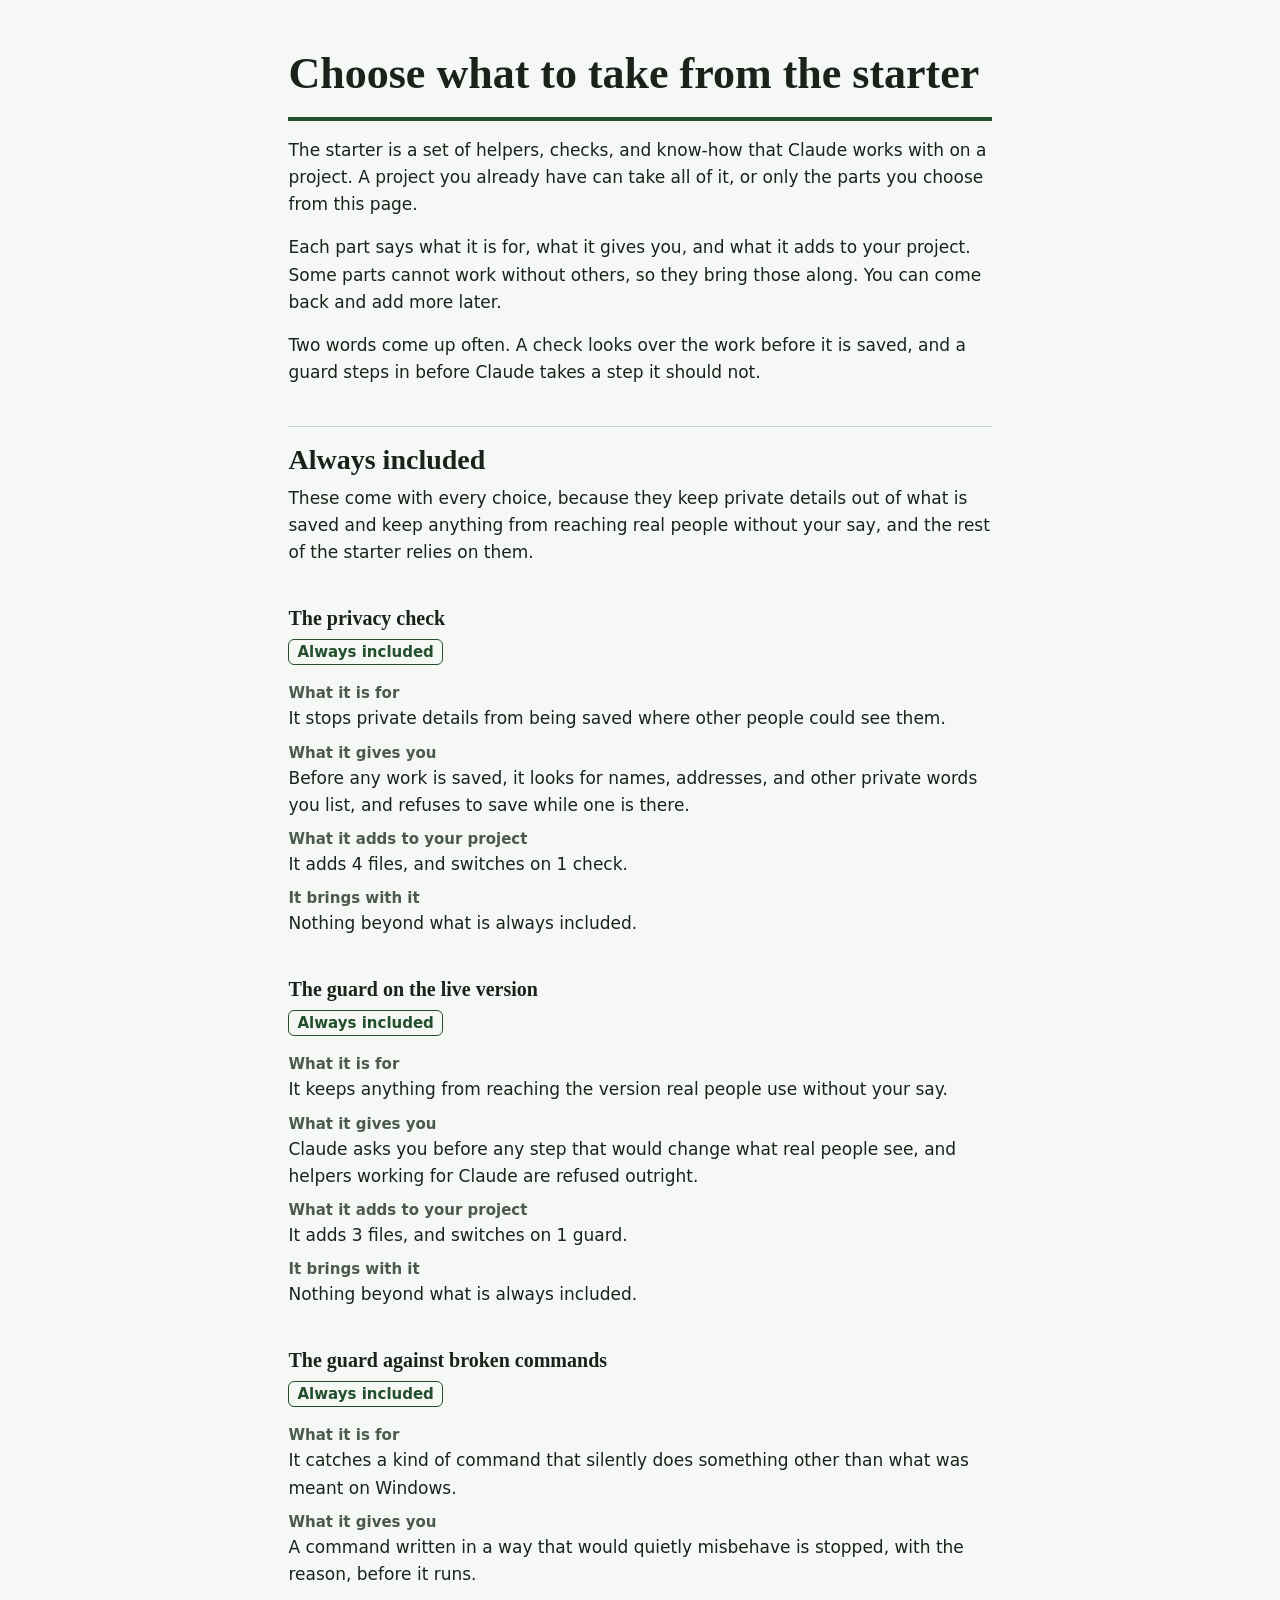
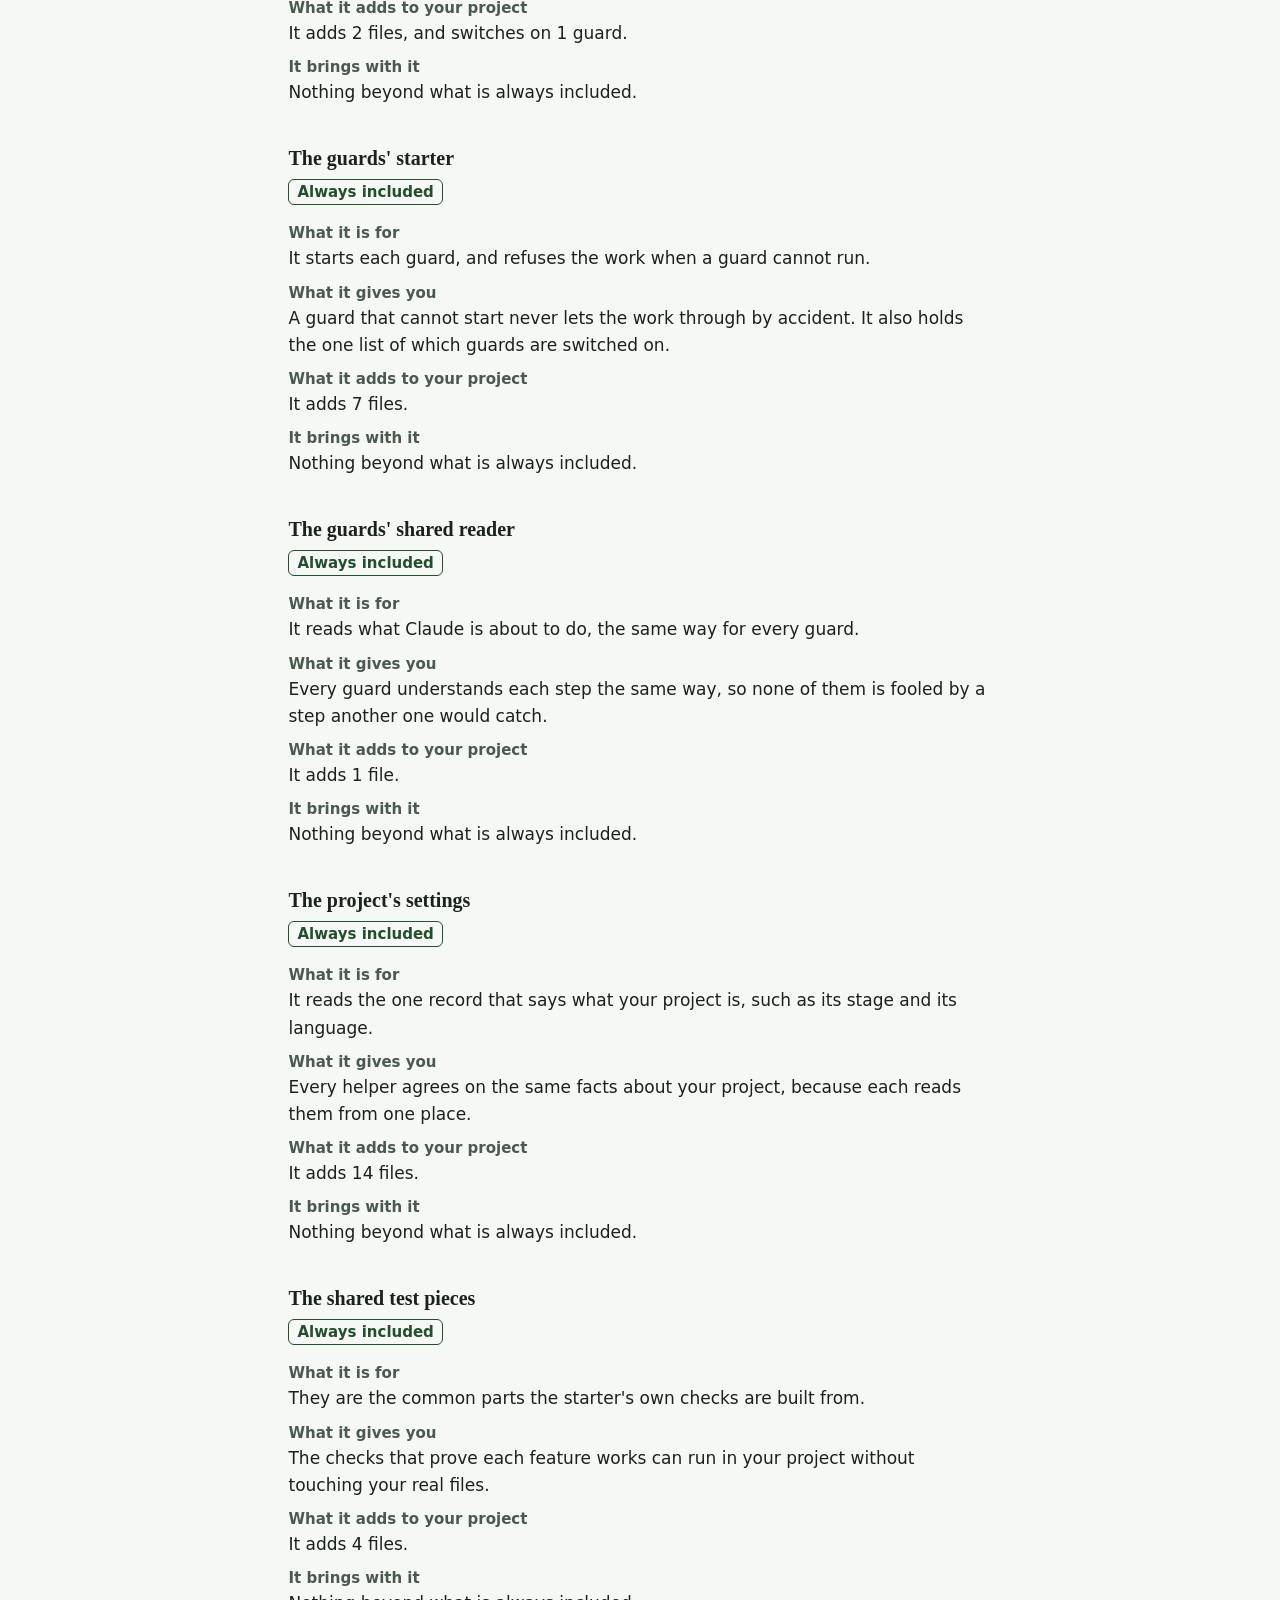
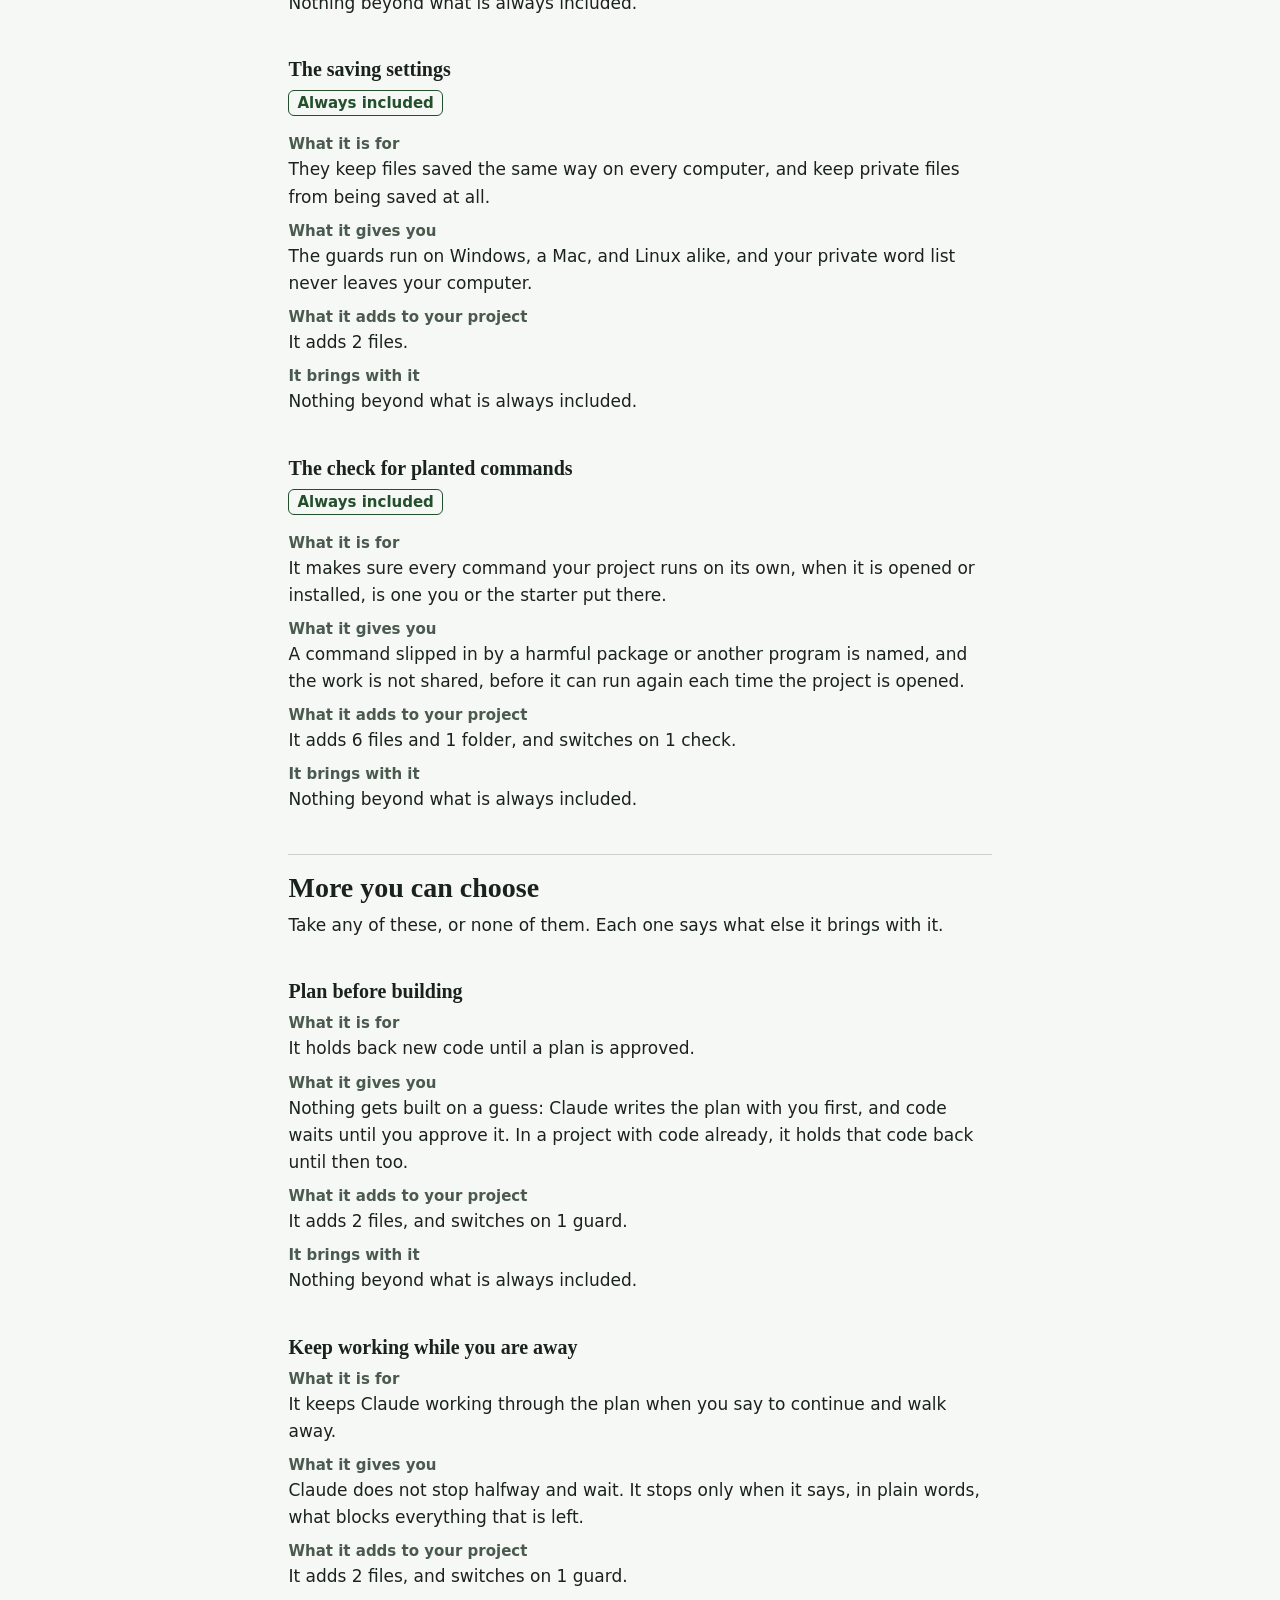
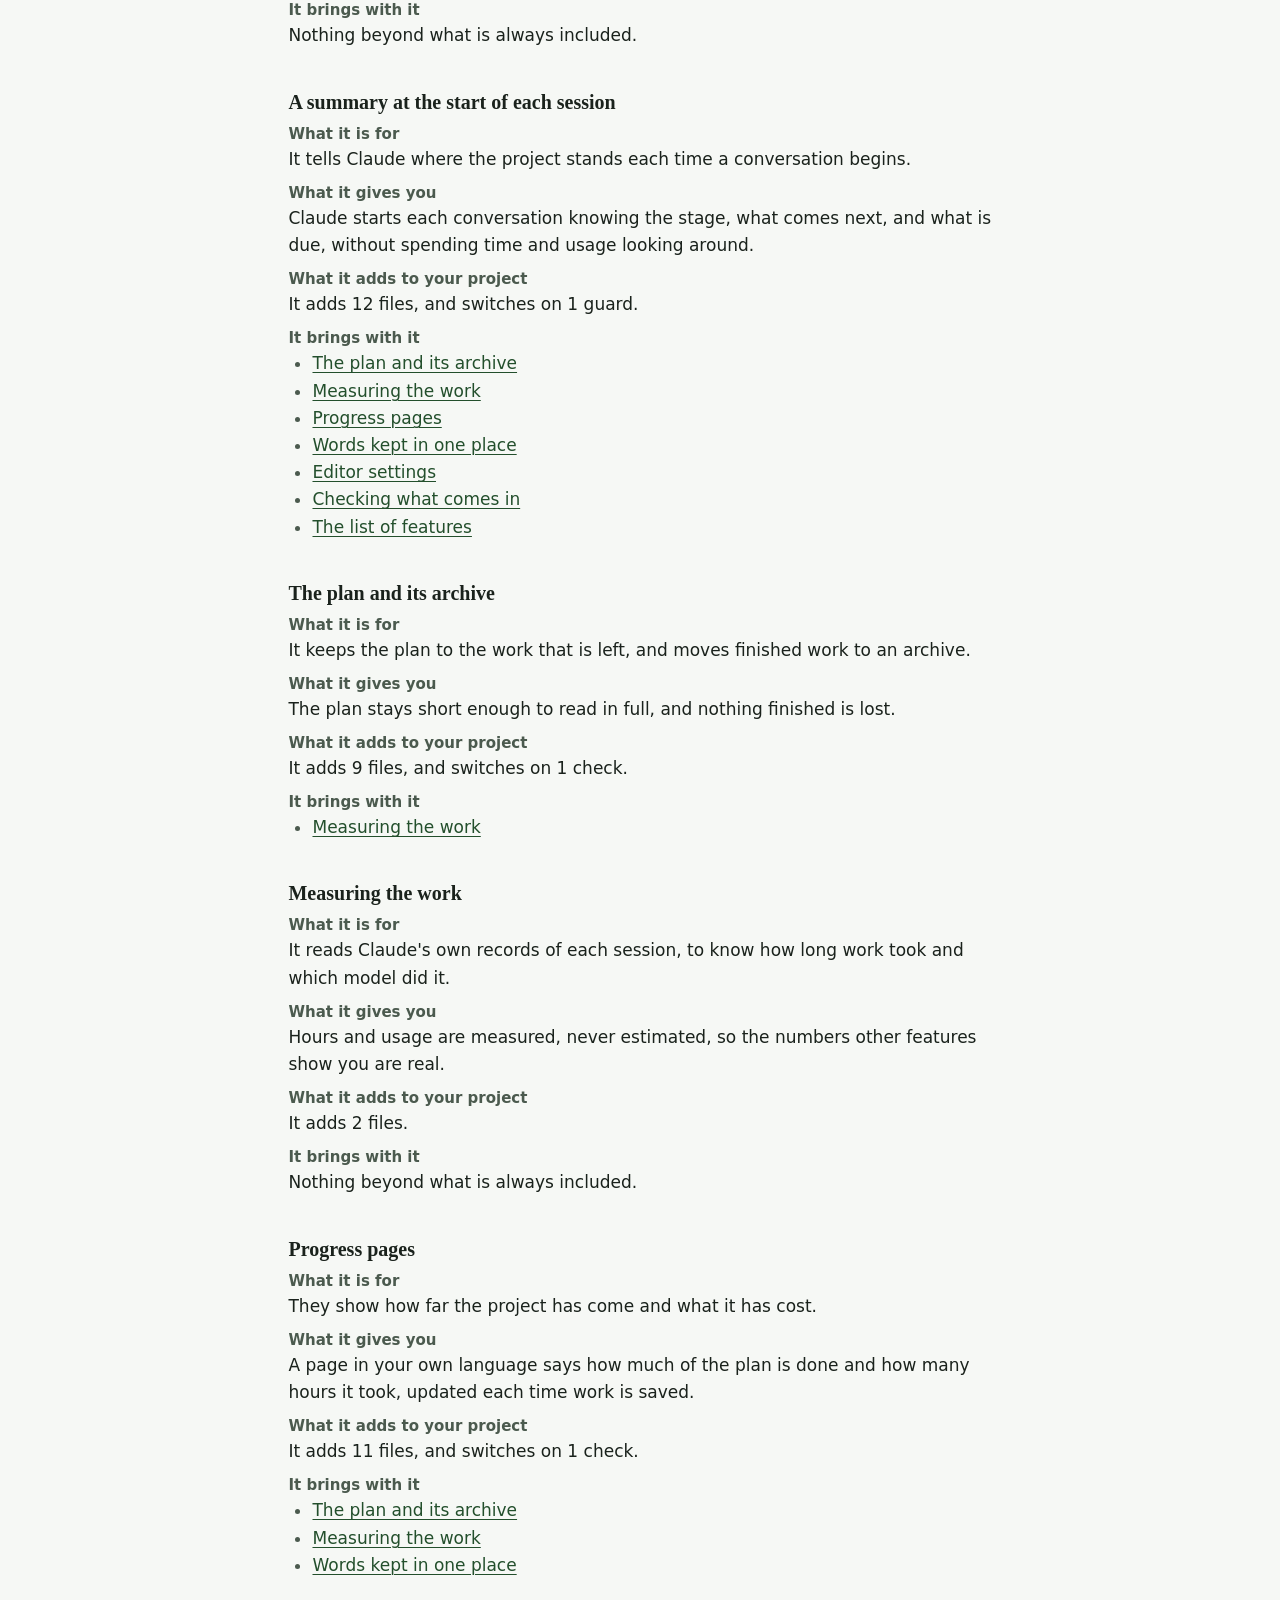
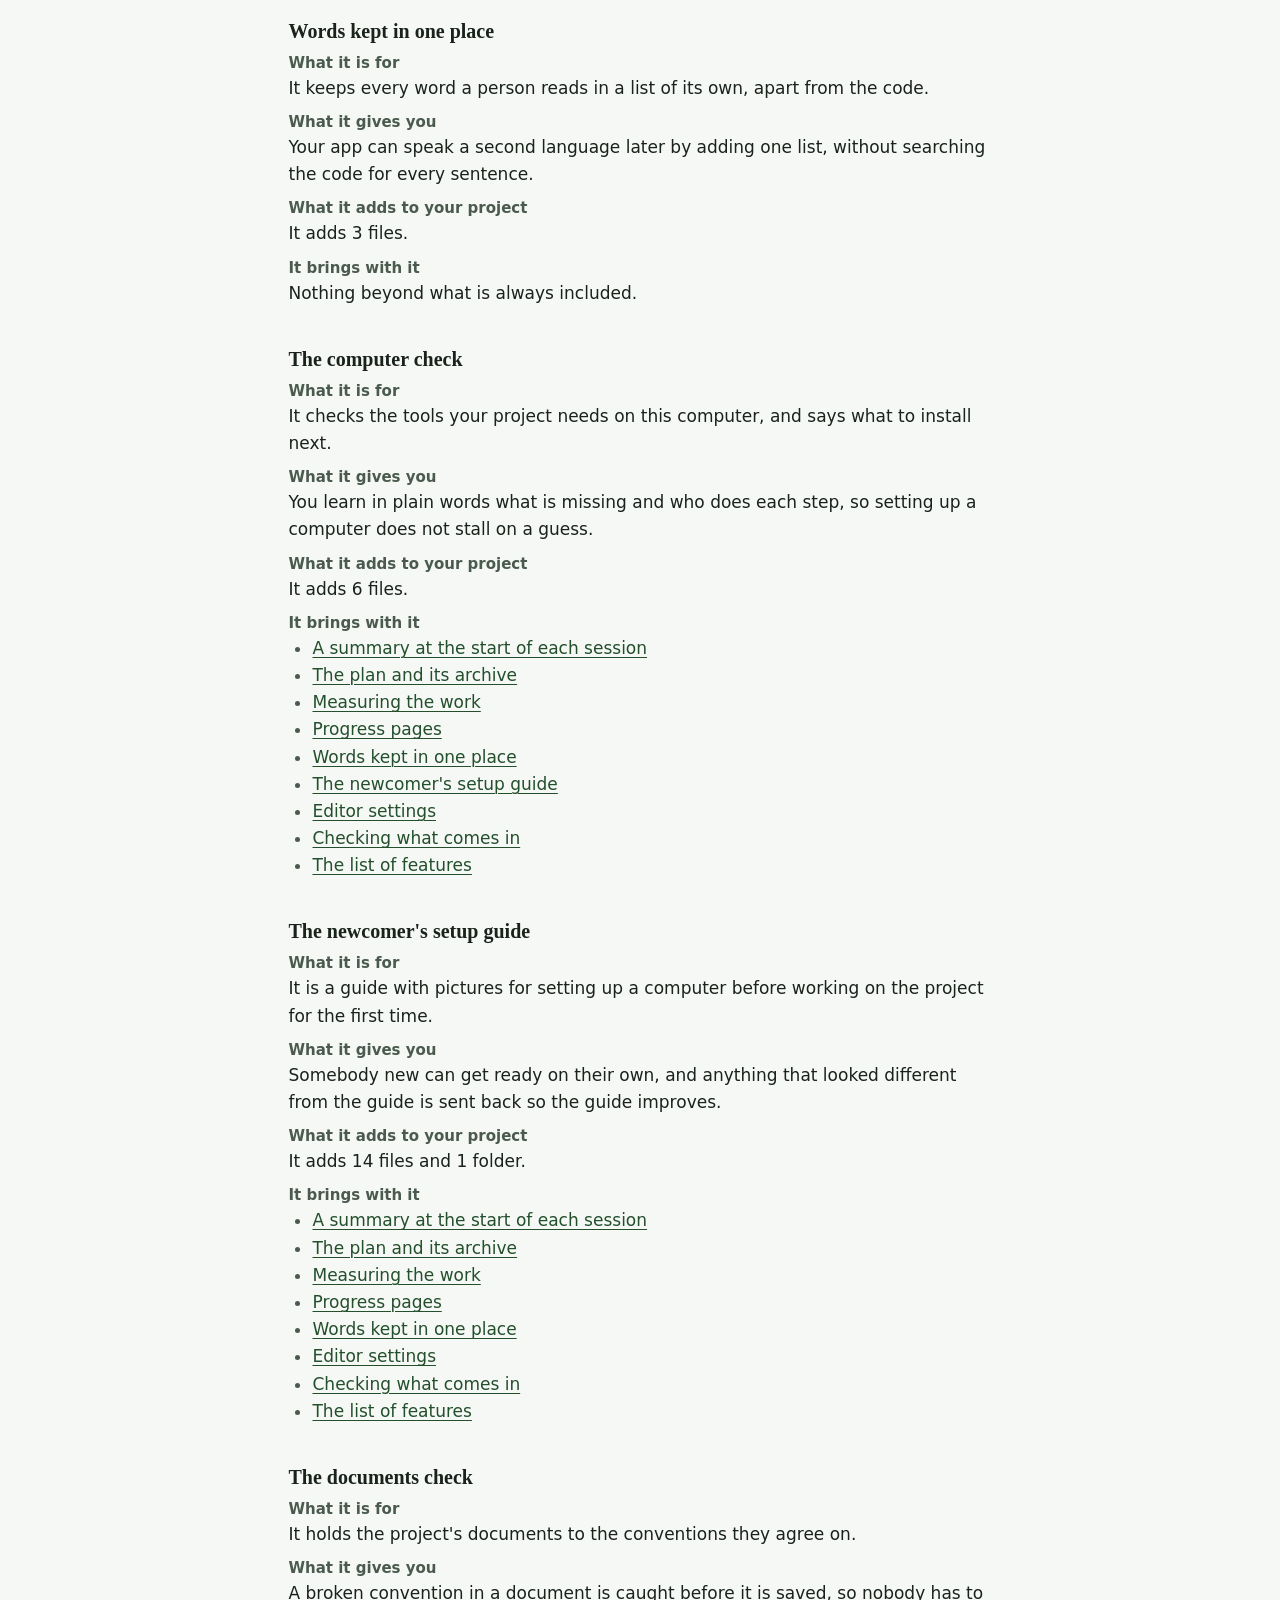
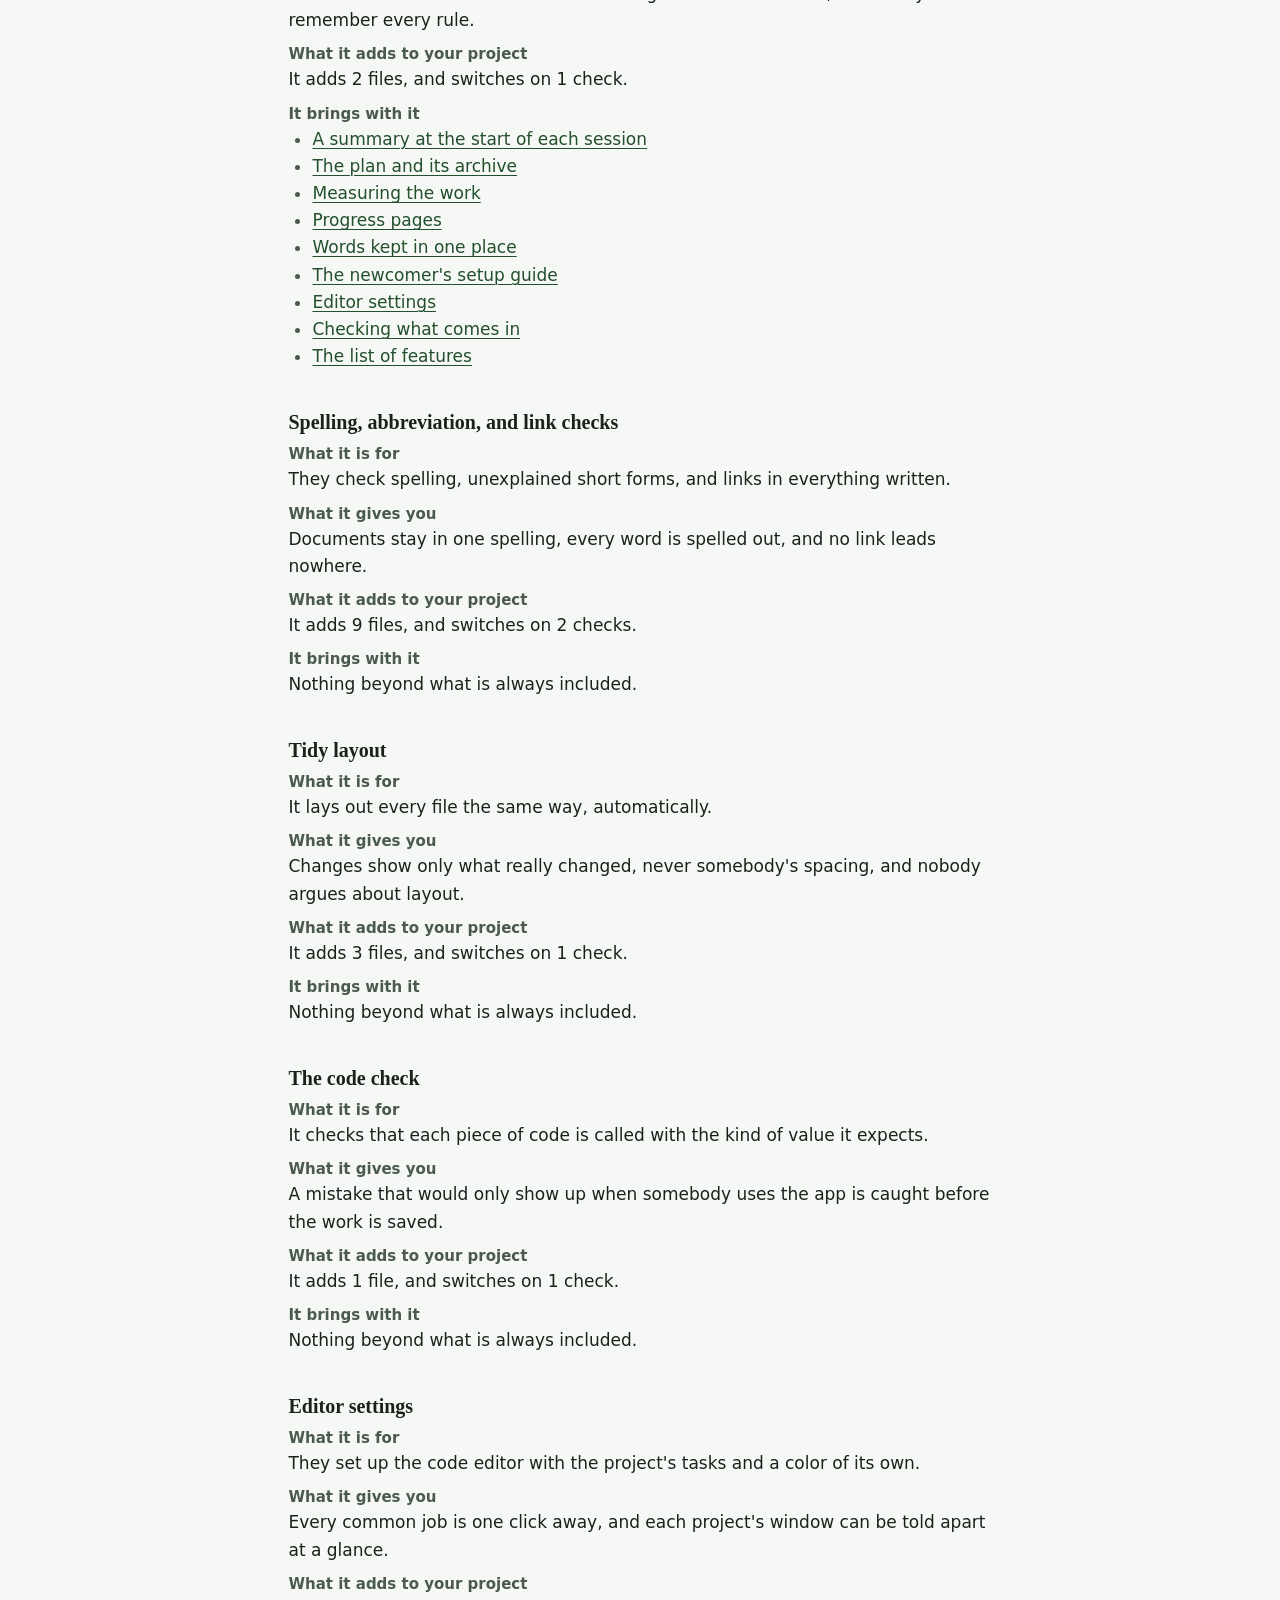
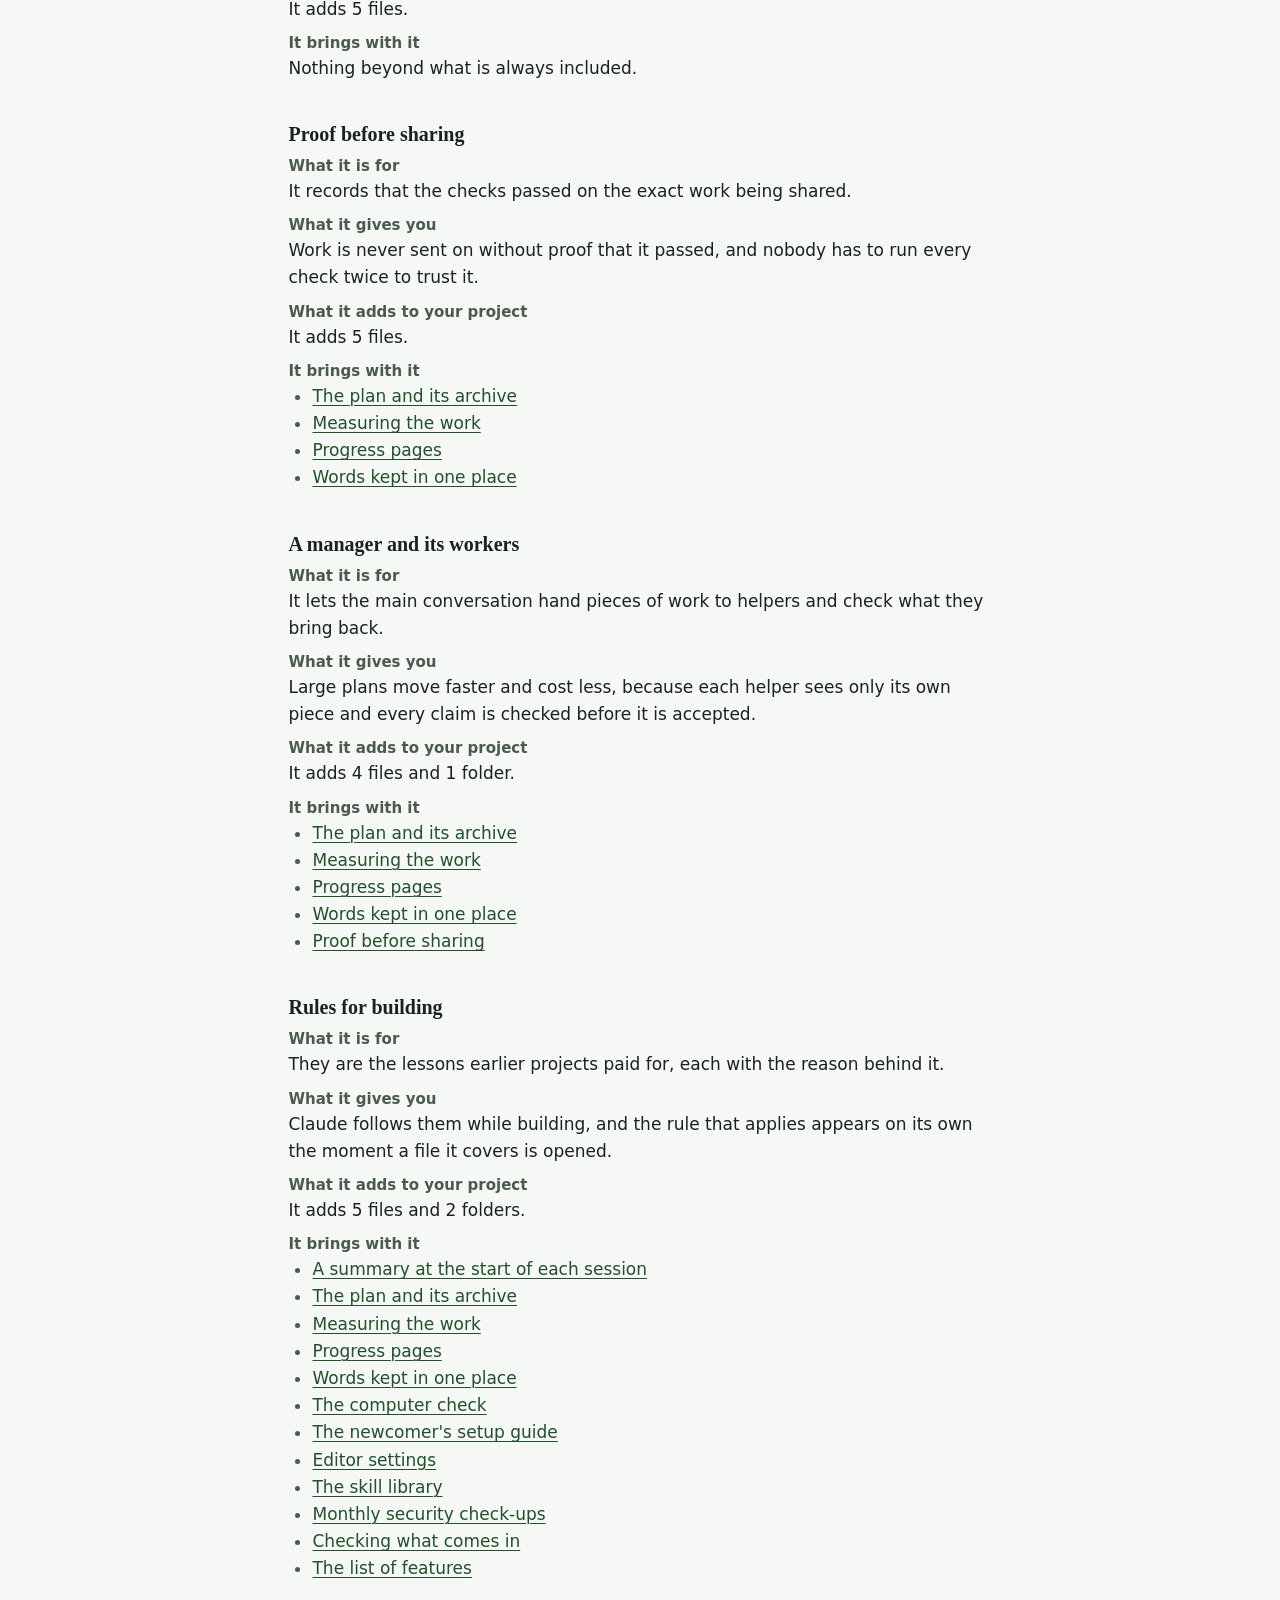
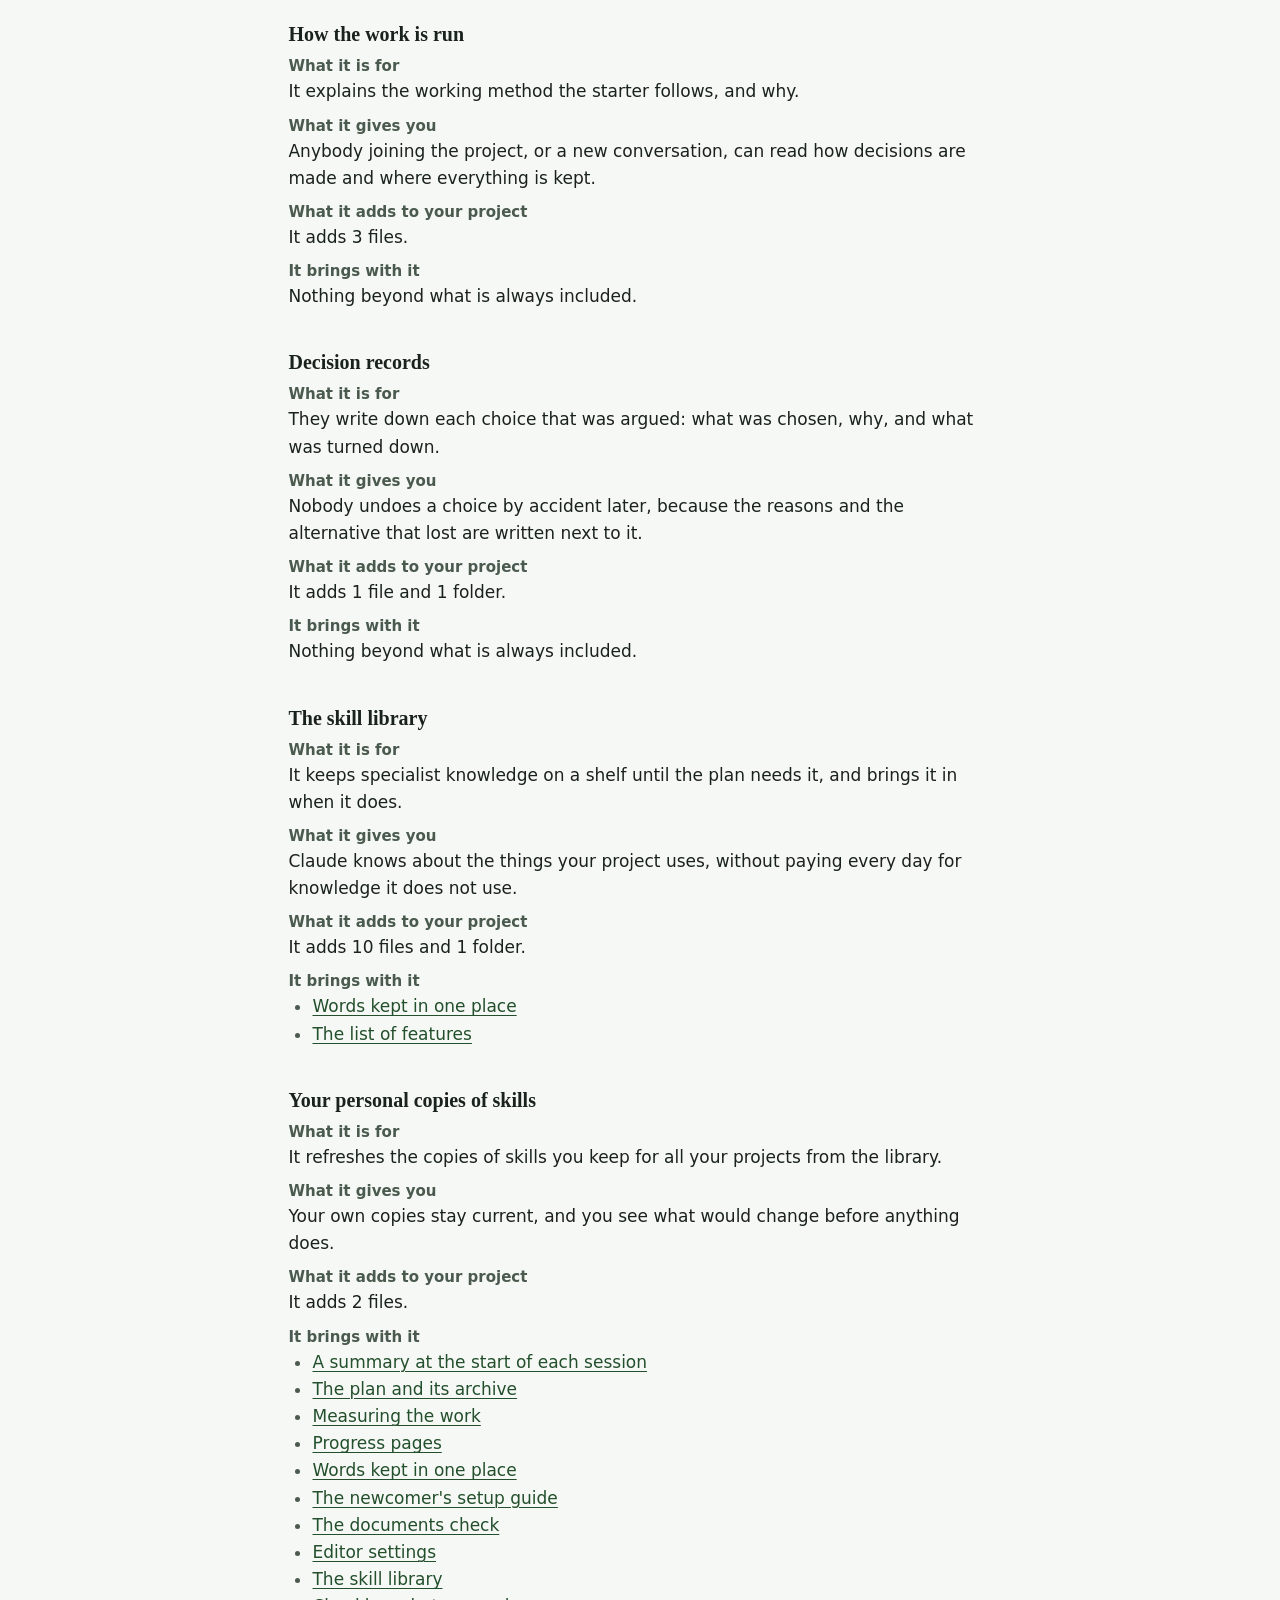
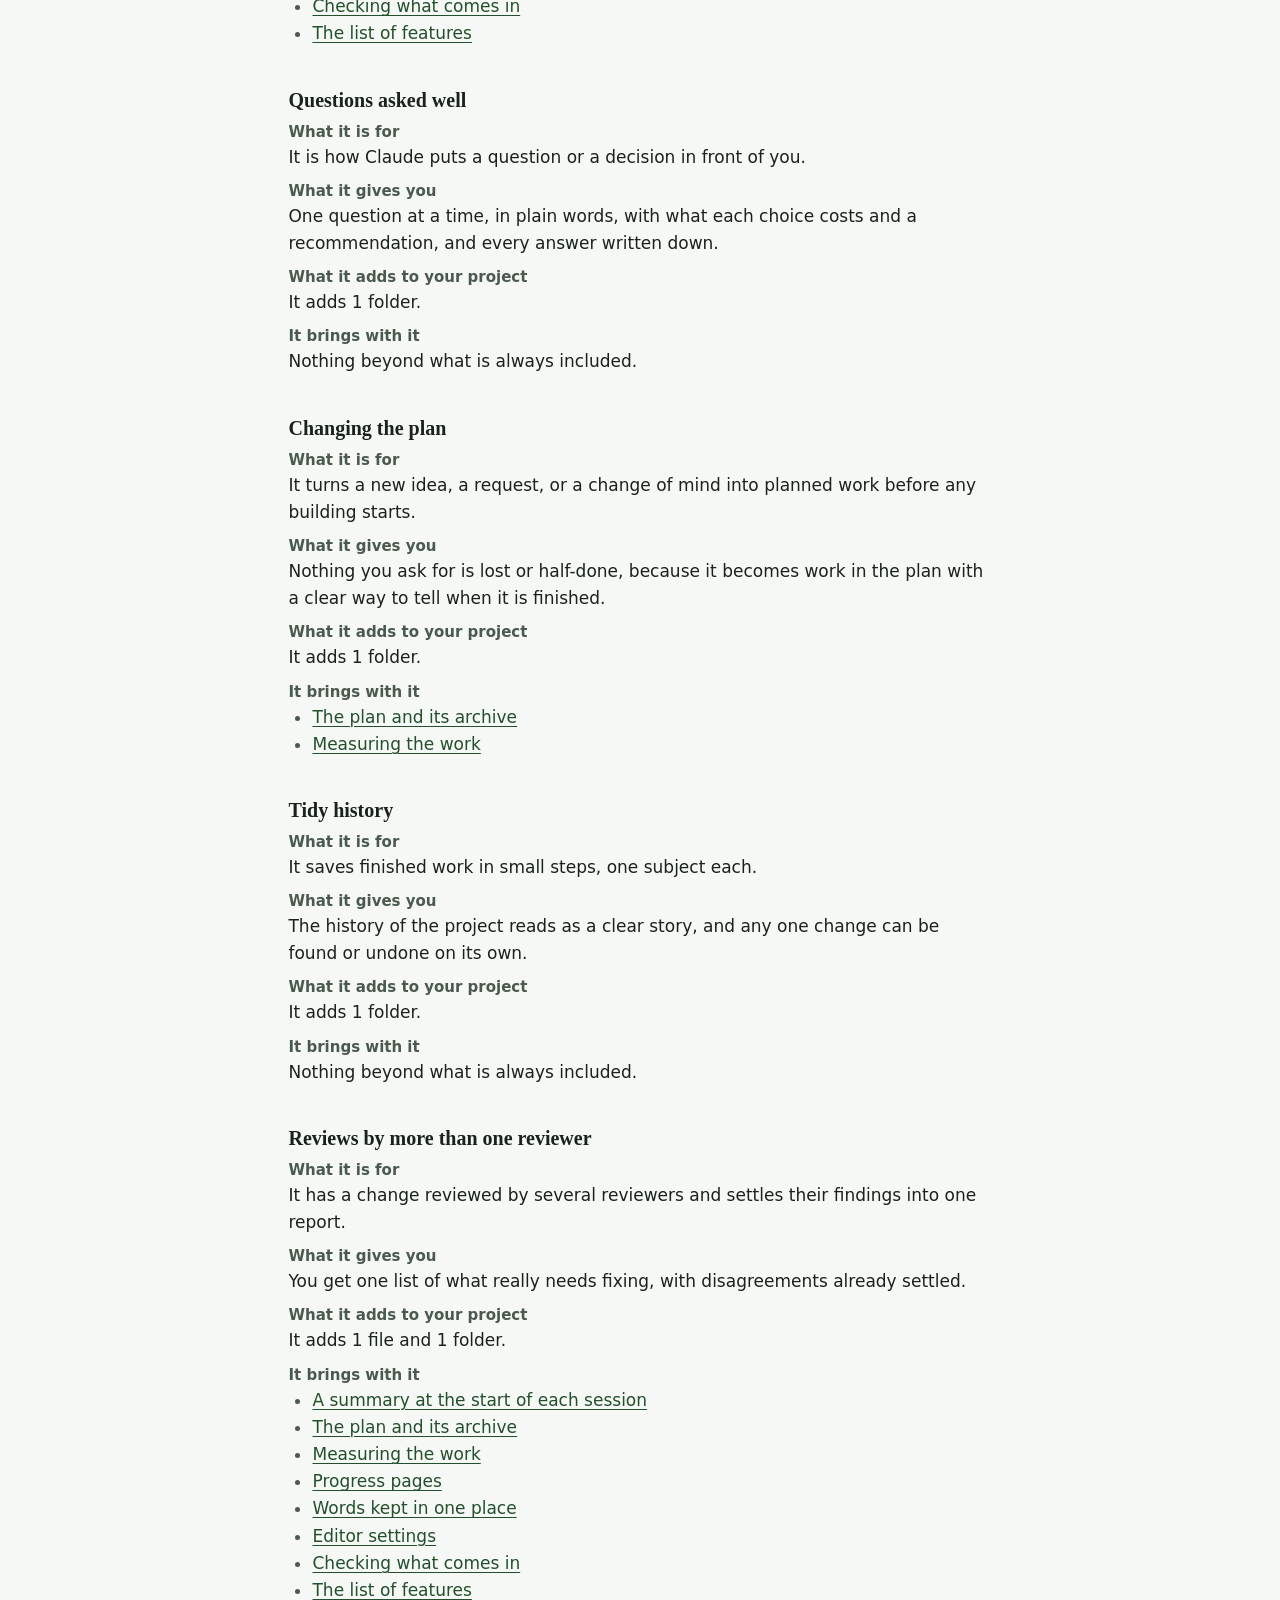
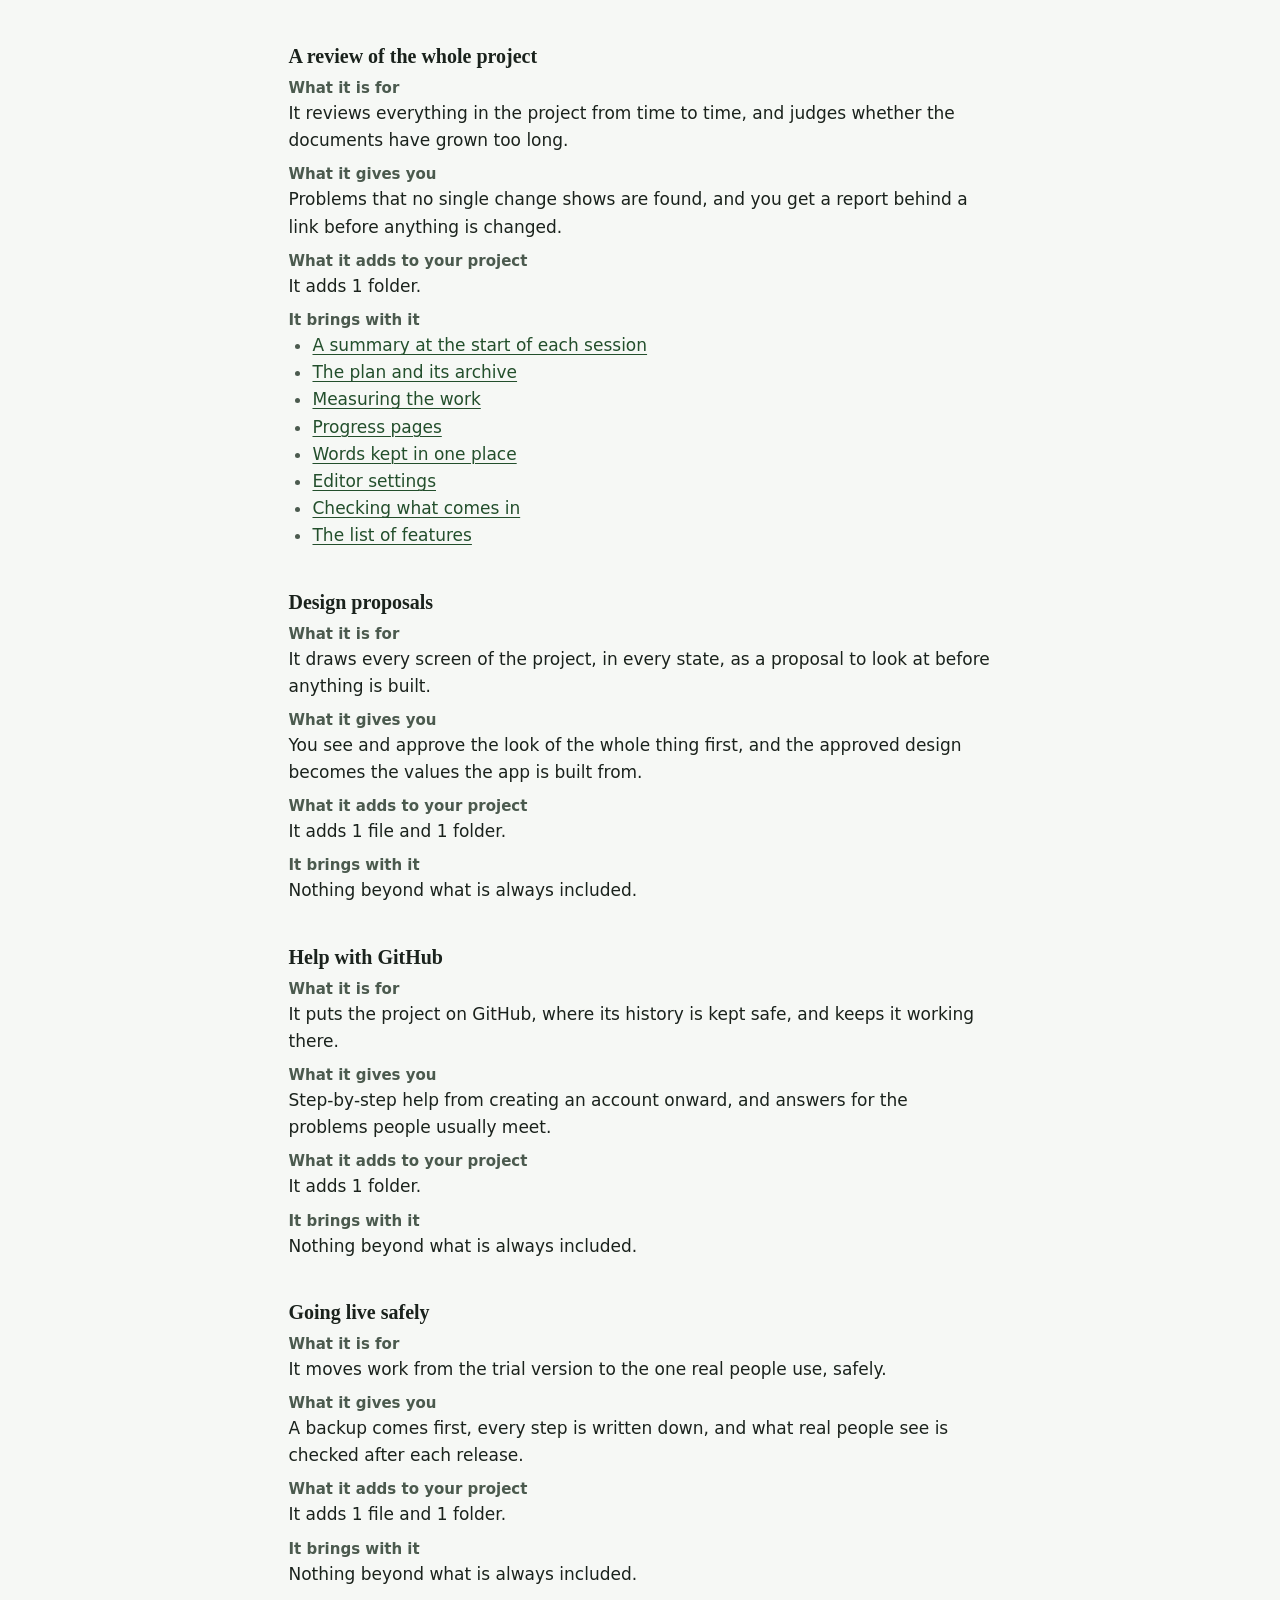
==== features.html @ b729aaa8 "Publish the setup guide built from START-HERE.md 7a1ade2ec2221d16b4023ac955294c4a4a3252b2e01e5fa3f7c" ====
<!doctype html>
<html lang="en">
<head>
<meta charset="utf-8">
<meta name="viewport" content="width=device-width, initial-scale=1">
<meta http-equiv="Content-Security-Policy" content="default-src &#39;none&#39;; style-src &#39;self&#39; https://fonts.googleapis.com; font-src https://fonts.gstatic.com; img-src &#39;self&#39;; base-uri &#39;none&#39;; form-action &#39;none&#39;">
<!-- frame-ancestors is left out of the policy above: a browser ignores it in a meta tag, and GitHub Pages sends no header of our choosing. -->
<title>Choose what to take</title>
<link rel="preconnect" href="https://fonts.googleapis.com">
<link rel="preconnect" href="https://fonts.gstatic.com" crossorigin>
<link rel="stylesheet" href="https://fonts.googleapis.com/css2?family=Public+Sans:ital,wght@0,400;0,600;1,400&amp;family=Source+Serif+4:opsz,wght@8..60,600&amp;display=swap">
<link rel="stylesheet" href="guide.css">
</head>
<body>
<main class="guide">
<h1>Choose what to take from the starter</h1>
<p>The starter is a set of helpers, checks, and know-how that Claude works with on a project. A project you already have can take all of it, or only the parts you choose from this page.</p>
<p>Each part says what it is for, what it gives you, and what it adds to your project. Some parts cannot work without others, so they bring those along. You can come back and add more later.</p>
<p>Two words come up often. A check looks over the work before it is saved, and a guard steps in before Claude takes a step it should not.</p>
<section class="feature-group" id="group-core">
<h2>Always included</h2>
<p>These come with every choice, because they keep private details out of what is saved and keep anything from reaching real people without your say, and the rest of the starter relies on them.</p>
<section class="feature" id="privacy-check">
<h3>The privacy check</h3>
<p class="always-included">Always included</p>
<dl>
<dt>What it is for</dt>
<dd>It stops private details from being saved where other people could see them.</dd>
<dt>What it gives you</dt>
<dd>Before any work is saved, it looks for names, addresses, and other private words you list, and refuses to save while one is there.</dd>
<dt>What it adds to your project</dt>
<dd>It adds 4 files, and switches on 1 check.</dd>
<dt>It brings with it</dt>
<dd>Nothing beyond what is always included.</dd>
</dl>
</section>
<section class="feature" id="production-guard">
<h3>The guard on the live version</h3>
<p class="always-included">Always included</p>
<dl>
<dt>What it is for</dt>
<dd>It keeps anything from reaching the version real people use without your say.</dd>
<dt>What it gives you</dt>
<dd>Claude asks you before any step that would change what real people see, and helpers working for Claude are refused outright.</dd>
<dt>What it adds to your project</dt>
<dd>It adds 3 files, and switches on 1 guard.</dd>
<dt>It brings with it</dt>
<dd>Nothing beyond what is always included.</dd>
</dl>
</section>
<section class="feature" id="backslash-guard">
<h3>The guard against broken commands</h3>
<p class="always-included">Always included</p>
<dl>
<dt>What it is for</dt>
<dd>It catches a kind of command that silently does something other than what was meant on Windows.</dd>
<dt>What it gives you</dt>
<dd>A command written in a way that would quietly misbehave is stopped, with the reason, before it runs.</dd>
<dt>What it adds to your project</dt>
<dd>It adds 2 files, and switches on 1 guard.</dd>
<dt>It brings with it</dt>
<dd>Nothing beyond what is always included.</dd>
</dl>
</section>
<section class="feature" id="hook-runner">
<h3>The guards&#39; starter</h3>
<p class="always-included">Always included</p>
<dl>
<dt>What it is for</dt>
<dd>It starts each guard, and refuses the work when a guard cannot run.</dd>
<dt>What it gives you</dt>
<dd>A guard that cannot start never lets the work through by accident. It also holds the one list of which guards are switched on.</dd>
<dt>What it adds to your project</dt>
<dd>It adds 7 files.</dd>
<dt>It brings with it</dt>
<dd>Nothing beyond what is always included.</dd>
</dl>
</section>
<section class="feature" id="hook-input">
<h3>The guards&#39; shared reader</h3>
<p class="always-included">Always included</p>
<dl>
<dt>What it is for</dt>
<dd>It reads what Claude is about to do, the same way for every guard.</dd>
<dt>What it gives you</dt>
<dd>Every guard understands each step the same way, so none of them is fooled by a step another one would catch.</dd>
<dt>What it adds to your project</dt>
<dd>It adds 1 file.</dd>
<dt>It brings with it</dt>
<dd>Nothing beyond what is always included.</dd>
</dl>
</section>
<section class="feature" id="project-settings">
<h3>The project&#39;s settings</h3>
<p class="always-included">Always included</p>
<dl>
<dt>What it is for</dt>
<dd>It reads the one record that says what your project is, such as its stage and its language.</dd>
<dt>What it gives you</dt>
<dd>Every helper agrees on the same facts about your project, because each reads them from one place.</dd>
<dt>What it adds to your project</dt>
<dd>It adds 14 files.</dd>
<dt>It brings with it</dt>
<dd>Nothing beyond what is always included.</dd>
</dl>
</section>
<section class="feature" id="test-helpers">
<h3>The shared test pieces</h3>
<p class="always-included">Always included</p>
<dl>
<dt>What it is for</dt>
<dd>They are the common parts the starter&#39;s own checks are built from.</dd>
<dt>What it gives you</dt>
<dd>The checks that prove each feature works can run in your project without touching your real files.</dd>
<dt>What it adds to your project</dt>
<dd>It adds 4 files.</dd>
<dt>It brings with it</dt>
<dd>Nothing beyond what is always included.</dd>
</dl>
</section>
<section class="feature" id="git-settings">
<h3>The saving settings</h3>
<p class="always-included">Always included</p>
<dl>
<dt>What it is for</dt>
<dd>They keep files saved the same way on every computer, and keep private files from being saved at all.</dd>
<dt>What it gives you</dt>
<dd>The guards run on Windows, a Mac, and Linux alike, and your private word list never leaves your computer.</dd>
<dt>What it adds to your project</dt>
<dd>It adds 2 files.</dd>
<dt>It brings with it</dt>
<dd>Nothing beyond what is always included.</dd>
</dl>
</section>
<section class="feature" id="known-commands-check">
<h3>The check for planted commands</h3>
<p class="always-included">Always included</p>
<dl>
<dt>What it is for</dt>
<dd>It makes sure every command your project runs on its own, when it is opened or installed, is one you or the starter put there.</dd>
<dt>What it gives you</dt>
<dd>A command slipped in by a harmful package or another program is named, and the work is not shared, before it can run again each time the project is opened.</dd>
<dt>What it adds to your project</dt>
<dd>It adds 6 files and 1 folder, and switches on 1 check.</dd>
<dt>It brings with it</dt>
<dd>Nothing beyond what is always included.</dd>
</dl>
</section>
</section>
<section class="feature-group" id="group-more">
<h2>More you can choose</h2>
<p>Take any of these, or none of them. Each one says what else it brings with it.</p>
<section class="feature" id="plan-first-guard">
<h3>Plan before building</h3>
<dl>
<dt>What it is for</dt>
<dd>It holds back new code until a plan is approved.</dd>
<dt>What it gives you</dt>
<dd>Nothing gets built on a guess: Claude writes the plan with you first, and code waits until you approve it. In a project with code already, it holds that code back until then too.</dd>
<dt>What it adds to your project</dt>
<dd>It adds 2 files, and switches on 1 guard.</dd>
<dt>It brings with it</dt>
<dd>Nothing beyond what is always included.</dd>
</dl>
</section>
<section class="feature" id="keep-working">
<h3>Keep working while you are away</h3>
<dl>
<dt>What it is for</dt>
<dd>It keeps Claude working through the plan when you say to continue and walk away.</dd>
<dt>What it gives you</dt>
<dd>Claude does not stop halfway and wait. It stops only when it says, in plain words, what blocks everything that is left.</dd>
<dt>What it adds to your project</dt>
<dd>It adds 2 files, and switches on 1 guard.</dd>
<dt>It brings with it</dt>
<dd>Nothing beyond what is always included.</dd>
</dl>
</section>
<section class="feature" id="session-start">
<h3>A summary at the start of each session</h3>
<dl>
<dt>What it is for</dt>
<dd>It tells Claude where the project stands each time a conversation begins.</dd>
<dt>What it gives you</dt>
<dd>Claude starts each conversation knowing the stage, what comes next, and what is due, without spending time and usage looking around.</dd>
<dt>What it adds to your project</dt>
<dd>It adds 12 files, and switches on 1 guard.</dd>
<dt>It brings with it</dt>
<dd><ul>
<li><a href="#plan-archive">The plan and its archive</a></li>
<li><a href="#work-measurements">Measuring the work</a></li>
<li><a href="#progress-pages">Progress pages</a></li>
<li><a href="#message-catalogs">Words kept in one place</a></li>
<li><a href="#editor-settings">Editor settings</a></li>
<li><a href="#validate-input">Checking what comes in</a></li>
<li><a href="#feature-list">The list of features</a></li>
</ul></dd>
</dl>
</section>
<section class="feature" id="plan-archive">
<h3>The plan and its archive</h3>
<dl>
<dt>What it is for</dt>
<dd>It keeps the plan to the work that is left, and moves finished work to an archive.</dd>
<dt>What it gives you</dt>
<dd>The plan stays short enough to read in full, and nothing finished is lost.</dd>
<dt>What it adds to your project</dt>
<dd>It adds 9 files, and switches on 1 check.</dd>
<dt>It brings with it</dt>
<dd><ul>
<li><a href="#work-measurements">Measuring the work</a></li>
</ul></dd>
</dl>
</section>
<section class="feature" id="work-measurements">
<h3>Measuring the work</h3>
<dl>
<dt>What it is for</dt>
<dd>It reads Claude&#39;s own records of each session, to know how long work took and which model did it.</dd>
<dt>What it gives you</dt>
<dd>Hours and usage are measured, never estimated, so the numbers other features show you are real.</dd>
<dt>What it adds to your project</dt>
<dd>It adds 2 files.</dd>
<dt>It brings with it</dt>
<dd>Nothing beyond what is always included.</dd>
</dl>
</section>
<section class="feature" id="progress-pages">
<h3>Progress pages</h3>
<dl>
<dt>What it is for</dt>
<dd>They show how far the project has come and what it has cost.</dd>
<dt>What it gives you</dt>
<dd>A page in your own language says how much of the plan is done and how many hours it took, updated each time work is saved.</dd>
<dt>What it adds to your project</dt>
<dd>It adds 11 files, and switches on 1 check.</dd>
<dt>It brings with it</dt>
<dd><ul>
<li><a href="#plan-archive">The plan and its archive</a></li>
<li><a href="#work-measurements">Measuring the work</a></li>
<li><a href="#message-catalogs">Words kept in one place</a></li>
</ul></dd>
</dl>
</section>
<section class="feature" id="message-catalogs">
<h3>Words kept in one place</h3>
<dl>
<dt>What it is for</dt>
<dd>It keeps every word a person reads in a list of its own, apart from the code.</dd>
<dt>What it gives you</dt>
<dd>Your app can speak a second language later by adding one list, without searching the code for every sentence.</dd>
<dt>What it adds to your project</dt>
<dd>It adds 3 files.</dd>
<dt>It brings with it</dt>
<dd>Nothing beyond what is always included.</dd>
</dl>
</section>
<section class="feature" id="doctor">
<h3>The computer check</h3>
<dl>
<dt>What it is for</dt>
<dd>It checks the tools your project needs on this computer, and says what to install next.</dd>
<dt>What it gives you</dt>
<dd>You learn in plain words what is missing and who does each step, so setting up a computer does not stall on a guess.</dd>
<dt>What it adds to your project</dt>
<dd>It adds 6 files.</dd>
<dt>It brings with it</dt>
<dd><ul>
<li><a href="#session-start">A summary at the start of each session</a></li>
<li><a href="#plan-archive">The plan and its archive</a></li>
<li><a href="#work-measurements">Measuring the work</a></li>
<li><a href="#progress-pages">Progress pages</a></li>
<li><a href="#message-catalogs">Words kept in one place</a></li>
<li><a href="#setup-guide">The newcomer&#39;s setup guide</a></li>
<li><a href="#editor-settings">Editor settings</a></li>
<li><a href="#validate-input">Checking what comes in</a></li>
<li><a href="#feature-list">The list of features</a></li>
</ul></dd>
</dl>
</section>
<section class="feature" id="setup-guide">
<h3>The newcomer&#39;s setup guide</h3>
<dl>
<dt>What it is for</dt>
<dd>It is a guide with pictures for setting up a computer before working on the project for the first time.</dd>
<dt>What it gives you</dt>
<dd>Somebody new can get ready on their own, and anything that looked different from the guide is sent back so the guide improves.</dd>
<dt>What it adds to your project</dt>
<dd>It adds 14 files and 1 folder.</dd>
<dt>It brings with it</dt>
<dd><ul>
<li><a href="#session-start">A summary at the start of each session</a></li>
<li><a href="#plan-archive">The plan and its archive</a></li>
<li><a href="#work-measurements">Measuring the work</a></li>
<li><a href="#progress-pages">Progress pages</a></li>
<li><a href="#message-catalogs">Words kept in one place</a></li>
<li><a href="#editor-settings">Editor settings</a></li>
<li><a href="#validate-input">Checking what comes in</a></li>
<li><a href="#feature-list">The list of features</a></li>
</ul></dd>
</dl>
</section>
<section class="feature" id="document-checks">
<h3>The documents check</h3>
<dl>
<dt>What it is for</dt>
<dd>It holds the project&#39;s documents to the conventions they agree on.</dd>
<dt>What it gives you</dt>
<dd>A broken convention in a document is caught before it is saved, so nobody has to remember every rule.</dd>
<dt>What it adds to your project</dt>
<dd>It adds 2 files, and switches on 1 check.</dd>
<dt>It brings with it</dt>
<dd><ul>
<li><a href="#session-start">A summary at the start of each session</a></li>
<li><a href="#plan-archive">The plan and its archive</a></li>
<li><a href="#work-measurements">Measuring the work</a></li>
<li><a href="#progress-pages">Progress pages</a></li>
<li><a href="#message-catalogs">Words kept in one place</a></li>
<li><a href="#setup-guide">The newcomer&#39;s setup guide</a></li>
<li><a href="#editor-settings">Editor settings</a></li>
<li><a href="#validate-input">Checking what comes in</a></li>
<li><a href="#feature-list">The list of features</a></li>
</ul></dd>
</dl>
</section>
<section class="feature" id="writing-checks">
<h3>Spelling, abbreviation, and link checks</h3>
<dl>
<dt>What it is for</dt>
<dd>They check spelling, unexplained short forms, and links in everything written.</dd>
<dt>What it gives you</dt>
<dd>Documents stay in one spelling, every word is spelled out, and no link leads nowhere.</dd>
<dt>What it adds to your project</dt>
<dd>It adds 9 files, and switches on 2 checks.</dd>
<dt>It brings with it</dt>
<dd>Nothing beyond what is always included.</dd>
</dl>
</section>
<section class="feature" id="formatting">
<h3>Tidy layout</h3>
<dl>
<dt>What it is for</dt>
<dd>It lays out every file the same way, automatically.</dd>
<dt>What it gives you</dt>
<dd>Changes show only what really changed, never somebody&#39;s spacing, and nobody argues about layout.</dd>
<dt>What it adds to your project</dt>
<dd>It adds 3 files, and switches on 1 check.</dd>
<dt>It brings with it</dt>
<dd>Nothing beyond what is always included.</dd>
</dl>
</section>
<section class="feature" id="type-checks">
<h3>The code check</h3>
<dl>
<dt>What it is for</dt>
<dd>It checks that each piece of code is called with the kind of value it expects.</dd>
<dt>What it gives you</dt>
<dd>A mistake that would only show up when somebody uses the app is caught before the work is saved.</dd>
<dt>What it adds to your project</dt>
<dd>It adds 1 file, and switches on 1 check.</dd>
<dt>It brings with it</dt>
<dd>Nothing beyond what is always included.</dd>
</dl>
</section>
<section class="feature" id="editor-settings">
<h3>Editor settings</h3>
<dl>
<dt>What it is for</dt>
<dd>They set up the code editor with the project&#39;s tasks and a color of its own.</dd>
<dt>What it gives you</dt>
<dd>Every common job is one click away, and each project&#39;s window can be told apart at a glance.</dd>
<dt>What it adds to your project</dt>
<dd>It adds 5 files.</dd>
<dt>It brings with it</dt>
<dd>Nothing beyond what is always included.</dd>
</dl>
</section>
<section class="feature" id="proof-and-push-gate">
<h3>Proof before sharing</h3>
<dl>
<dt>What it is for</dt>
<dd>It records that the checks passed on the exact work being shared.</dd>
<dt>What it gives you</dt>
<dd>Work is never sent on without proof that it passed, and nobody has to run every check twice to trust it.</dd>
<dt>What it adds to your project</dt>
<dd>It adds 5 files.</dd>
<dt>It brings with it</dt>
<dd><ul>
<li><a href="#plan-archive">The plan and its archive</a></li>
<li><a href="#work-measurements">Measuring the work</a></li>
<li><a href="#progress-pages">Progress pages</a></li>
<li><a href="#message-catalogs">Words kept in one place</a></li>
</ul></dd>
</dl>
</section>
<section class="feature" id="manager-and-workers">
<h3>A manager and its workers</h3>
<dl>
<dt>What it is for</dt>
<dd>It lets the main conversation hand pieces of work to helpers and check what they bring back.</dd>
<dt>What it gives you</dt>
<dd>Large plans move faster and cost less, because each helper sees only its own piece and every claim is checked before it is accepted.</dd>
<dt>What it adds to your project</dt>
<dd>It adds 4 files and 1 folder.</dd>
<dt>It brings with it</dt>
<dd><ul>
<li><a href="#plan-archive">The plan and its archive</a></li>
<li><a href="#work-measurements">Measuring the work</a></li>
<li><a href="#progress-pages">Progress pages</a></li>
<li><a href="#message-catalogs">Words kept in one place</a></li>
<li><a href="#proof-and-push-gate">Proof before sharing</a></li>
</ul></dd>
</dl>
</section>
<section class="feature" id="engineering-rules">
<h3>Rules for building</h3>
<dl>
<dt>What it is for</dt>
<dd>They are the lessons earlier projects paid for, each with the reason behind it.</dd>
<dt>What it gives you</dt>
<dd>Claude follows them while building, and the rule that applies appears on its own the moment a file it covers is opened.</dd>
<dt>What it adds to your project</dt>
<dd>It adds 5 files and 2 folders.</dd>
<dt>It brings with it</dt>
<dd><ul>
<li><a href="#session-start">A summary at the start of each session</a></li>
<li><a href="#plan-archive">The plan and its archive</a></li>
<li><a href="#work-measurements">Measuring the work</a></li>
<li><a href="#progress-pages">Progress pages</a></li>
<li><a href="#message-catalogs">Words kept in one place</a></li>
<li><a href="#doctor">The computer check</a></li>
<li><a href="#setup-guide">The newcomer&#39;s setup guide</a></li>
<li><a href="#editor-settings">Editor settings</a></li>
<li><a href="#skill-library">The skill library</a></li>
<li><a href="#security-check-up">Monthly security check-ups</a></li>
<li><a href="#validate-input">Checking what comes in</a></li>
<li><a href="#feature-list">The list of features</a></li>
</ul></dd>
</dl>
</section>
<section class="feature" id="how-we-work">
<h3>How the work is run</h3>
<dl>
<dt>What it is for</dt>
<dd>It explains the working method the starter follows, and why.</dd>
<dt>What it gives you</dt>
<dd>Anybody joining the project, or a new conversation, can read how decisions are made and where everything is kept.</dd>
<dt>What it adds to your project</dt>
<dd>It adds 3 files.</dd>
<dt>It brings with it</dt>
<dd>Nothing beyond what is always included.</dd>
</dl>
</section>
<section class="feature" id="decision-records">
<h3>Decision records</h3>
<dl>
<dt>What it is for</dt>
<dd>They write down each choice that was argued: what was chosen, why, and what was turned down.</dd>
<dt>What it gives you</dt>
<dd>Nobody undoes a choice by accident later, because the reasons and the alternative that lost are written next to it.</dd>
<dt>What it adds to your project</dt>
<dd>It adds 1 file and 1 folder.</dd>
<dt>It brings with it</dt>
<dd>Nothing beyond what is always included.</dd>
</dl>
</section>
<section class="feature" id="skill-library">
<h3>The skill library</h3>
<dl>
<dt>What it is for</dt>
<dd>It keeps specialist knowledge on a shelf until the plan needs it, and brings it in when it does.</dd>
<dt>What it gives you</dt>
<dd>Claude knows about the things your project uses, without paying every day for knowledge it does not use.</dd>
<dt>What it adds to your project</dt>
<dd>It adds 10 files and 1 folder.</dd>
<dt>It brings with it</dt>
<dd><ul>
<li><a href="#message-catalogs">Words kept in one place</a></li>
<li><a href="#feature-list">The list of features</a></li>
</ul></dd>
</dl>
</section>
<section class="feature" id="personal-skills">
<h3>Your personal copies of skills</h3>
<dl>
<dt>What it is for</dt>
<dd>It refreshes the copies of skills you keep for all your projects from the library.</dd>
<dt>What it gives you</dt>
<dd>Your own copies stay current, and you see what would change before anything does.</dd>
<dt>What it adds to your project</dt>
<dd>It adds 2 files.</dd>
<dt>It brings with it</dt>
<dd><ul>
<li><a href="#session-start">A summary at the start of each session</a></li>
<li><a href="#plan-archive">The plan and its archive</a></li>
<li><a href="#work-measurements">Measuring the work</a></li>
<li><a href="#progress-pages">Progress pages</a></li>
<li><a href="#message-catalogs">Words kept in one place</a></li>
<li><a href="#setup-guide">The newcomer&#39;s setup guide</a></li>
<li><a href="#document-checks">The documents check</a></li>
<li><a href="#editor-settings">Editor settings</a></li>
<li><a href="#skill-library">The skill library</a></li>
<li><a href="#validate-input">Checking what comes in</a></li>
<li><a href="#feature-list">The list of features</a></li>
</ul></dd>
</dl>
</section>
<section class="feature" id="ask-the-owner">
<h3>Questions asked well</h3>
<dl>
<dt>What it is for</dt>
<dd>It is how Claude puts a question or a decision in front of you.</dd>
<dt>What it gives you</dt>
<dd>One question at a time, in plain words, with what each choice costs and a recommendation, and every answer written down.</dd>
<dt>What it adds to your project</dt>
<dd>It adds 1 folder.</dd>
<dt>It brings with it</dt>
<dd>Nothing beyond what is always included.</dd>
</dl>
</section>
<section class="feature" id="change-the-plan">
<h3>Changing the plan</h3>
<dl>
<dt>What it is for</dt>
<dd>It turns a new idea, a request, or a change of mind into planned work before any building starts.</dd>
<dt>What it gives you</dt>
<dd>Nothing you ask for is lost or half-done, because it becomes work in the plan with a clear way to tell when it is finished.</dd>
<dt>What it adds to your project</dt>
<dd>It adds 1 folder.</dd>
<dt>It brings with it</dt>
<dd><ul>
<li><a href="#plan-archive">The plan and its archive</a></li>
<li><a href="#work-measurements">Measuring the work</a></li>
</ul></dd>
</dl>
</section>
<section class="feature" id="clean-commits">
<h3>Tidy history</h3>
<dl>
<dt>What it is for</dt>
<dd>It saves finished work in small steps, one subject each.</dd>
<dt>What it gives you</dt>
<dd>The history of the project reads as a clear story, and any one change can be found or undone on its own.</dd>
<dt>What it adds to your project</dt>
<dd>It adds 1 folder.</dd>
<dt>It brings with it</dt>
<dd>Nothing beyond what is always included.</dd>
</dl>
</section>
<section class="feature" id="consensus-review">
<h3>Reviews by more than one reviewer</h3>
<dl>
<dt>What it is for</dt>
<dd>It has a change reviewed by several reviewers and settles their findings into one report.</dd>
<dt>What it gives you</dt>
<dd>You get one list of what really needs fixing, with disagreements already settled.</dd>
<dt>What it adds to your project</dt>
<dd>It adds 1 file and 1 folder.</dd>
<dt>It brings with it</dt>
<dd><ul>
<li><a href="#session-start">A summary at the start of each session</a></li>
<li><a href="#plan-archive">The plan and its archive</a></li>
<li><a href="#work-measurements">Measuring the work</a></li>
<li><a href="#progress-pages">Progress pages</a></li>
<li><a href="#message-catalogs">Words kept in one place</a></li>
<li><a href="#editor-settings">Editor settings</a></li>
<li><a href="#validate-input">Checking what comes in</a></li>
<li><a href="#feature-list">The list of features</a></li>
</ul></dd>
</dl>
</section>
<section class="feature" id="full-review">
<h3>A review of the whole project</h3>
<dl>
<dt>What it is for</dt>
<dd>It reviews everything in the project from time to time, and judges whether the documents have grown too long.</dd>
<dt>What it gives you</dt>
<dd>Problems that no single change shows are found, and you get a report behind a link before anything is changed.</dd>
<dt>What it adds to your project</dt>
<dd>It adds 1 folder.</dd>
<dt>It brings with it</dt>
<dd><ul>
<li><a href="#session-start">A summary at the start of each session</a></li>
<li><a href="#plan-archive">The plan and its archive</a></li>
<li><a href="#work-measurements">Measuring the work</a></li>
<li><a href="#progress-pages">Progress pages</a></li>
<li><a href="#message-catalogs">Words kept in one place</a></li>
<li><a href="#editor-settings">Editor settings</a></li>
<li><a href="#validate-input">Checking what comes in</a></li>
<li><a href="#feature-list">The list of features</a></li>
</ul></dd>
</dl>
</section>
<section class="feature" id="design-mockup">
<h3>Design proposals</h3>
<dl>
<dt>What it is for</dt>
<dd>It draws every screen of the project, in every state, as a proposal to look at before anything is built.</dd>
<dt>What it gives you</dt>
<dd>You see and approve the look of the whole thing first, and the approved design becomes the values the app is built from.</dd>
<dt>What it adds to your project</dt>
<dd>It adds 1 file and 1 folder.</dd>
<dt>It brings with it</dt>
<dd>Nothing beyond what is always included.</dd>
</dl>
</section>
<section class="feature" id="github-setup">
<h3>Help with GitHub</h3>
<dl>
<dt>What it is for</dt>
<dd>It puts the project on GitHub, where its history is kept safe, and keeps it working there.</dd>
<dt>What it gives you</dt>
<dd>Step-by-step help from creating an account onward, and answers for the problems people usually meet.</dd>
<dt>What it adds to your project</dt>
<dd>It adds 1 folder.</dd>
<dt>It brings with it</dt>
<dd>Nothing beyond what is always included.</dd>
</dl>
</section>
<section class="feature" id="go-live">
<h3>Going live safely</h3>
<dl>
<dt>What it is for</dt>
<dd>It moves work from the trial version to the one real people use, safely.</dd>
<dt>What it gives you</dt>
<dd>A backup comes first, every step is written down, and what real people see is checked after each release.</dd>
<dt>What it adds to your project</dt>
<dd>It adds 1 file and 1 folder.</dd>
<dt>It brings with it</dt>
<dd>Nothing beyond what is always included.</dd>
</dl>
</section>
<section class="feature" id="improve-the-starter">
<h3>Sending lessons back</h3>
<dl>
<dt>What it is for</dt>
<dd>It sends a lesson learned in your project back to the starter, with everything private taken out.</dd>
<dt>What it gives you</dt>
<dd>Later projects start with what yours learned, and nothing private leaves your project.</dd>
<dt>What it adds to your project</dt>
<dd>It adds 6 files and 1 folder.</dd>
<dt>It brings with it</dt>
<dd><ul>
<li><a href="#session-start">A summary at the start of each session</a></li>
<li><a href="#plan-archive">The plan and its archive</a></li>
<li><a href="#work-measurements">Measuring the work</a></li>
<li><a href="#progress-pages">Progress pages</a></li>
<li><a href="#message-catalogs">Words kept in one place</a></li>
<li><a href="#doctor">The computer check</a></li>
<li><a href="#setup-guide">The newcomer&#39;s setup guide</a></li>
<li><a href="#editor-settings">Editor settings</a></li>
<li><a href="#ask-the-owner">Questions asked well</a></li>
<li><a href="#github-setup">Help with GitHub</a></li>
<li><a href="#kickoff">Planning a new project</a></li>
<li><a href="#conversation-reader">Reading past conversations</a></li>
<li><a href="#validate-input">Checking what comes in</a></li>
<li><a href="#feature-list">The list of features</a></li>
</ul></dd>
</dl>
</section>
<section class="feature" id="keep-docs-current">
<h3>Documents kept current</h3>
<dl>
<dt>What it is for</dt>
<dd>It keeps the project&#39;s documents true as the work changes.</dd>
<dt>What it gives you</dt>
<dd>Each step updates its documents as it goes, so what you read about the project matches what was built.</dd>
<dt>What it adds to your project</dt>
<dd>It adds 1 folder.</dd>
<dt>It brings with it</dt>
<dd><ul>
<li><a href="#plan-archive">The plan and its archive</a></li>
<li><a href="#work-measurements">Measuring the work</a></li>
</ul></dd>
</dl>
</section>
<section class="feature" id="kickoff">
<h3>Planning a new project</h3>
<dl>
<dt>What it is for</dt>
<dd>It takes a new project from nothing to an approved plan, through an interview with you.</dd>
<dt>What it gives you</dt>
<dd>A plan you have read and approved, written from your own answers, before anything is built.</dd>
<dt>What it adds to your project</dt>
<dd>It adds 16 files and 1 folder.</dd>
<dt>It brings with it</dt>
<dd><ul>
<li><a href="#session-start">A summary at the start of each session</a></li>
<li><a href="#plan-archive">The plan and its archive</a></li>
<li><a href="#work-measurements">Measuring the work</a></li>
<li><a href="#progress-pages">Progress pages</a></li>
<li><a href="#message-catalogs">Words kept in one place</a></li>
<li><a href="#doctor">The computer check</a></li>
<li><a href="#setup-guide">The newcomer&#39;s setup guide</a></li>
<li><a href="#editor-settings">Editor settings</a></li>
<li><a href="#ask-the-owner">Questions asked well</a></li>
<li><a href="#github-setup">Help with GitHub</a></li>
<li><a href="#conversation-reader">Reading past conversations</a></li>
<li><a href="#validate-input">Checking what comes in</a></li>
<li><a href="#feature-list">The list of features</a></li>
</ul></dd>
</dl>
</section>
<section class="feature" id="prove-it-first">
<h3>Prove the risky part first</h3>
<dl>
<dt>What it is for</dt>
<dd>It tests the riskiest assumption a plan rests on before anything is built on it.</dd>
<dt>What it gives you</dt>
<dd>You learn early, and cheaply, whether the idea the plan depends on really works.</dd>
<dt>What it adds to your project</dt>
<dd>It adds 1 folder.</dd>
<dt>It brings with it</dt>
<dd>Nothing beyond what is always included.</dd>
</dl>
</section>
<section class="feature" id="token-tune-up">
<h3>Usage tune-ups</h3>
<dl>
<dt>What it is for</dt>
<dd>It checks every two weeks where Claude&#39;s usage went, and what can be trimmed.</dd>
<dt>What it gives you</dt>
<dd>Your usage lasts longer, because the biggest costs are found and you decide which changes to make.</dd>
<dt>What it adds to your project</dt>
<dd>It adds 2 files and 1 folder.</dd>
<dt>It brings with it</dt>
<dd><ul>
<li><a href="#work-measurements">Measuring the work</a></li>
</ul></dd>
</dl>
</section>
<section class="feature" id="security-check-up">
<h3>Monthly security check-ups</h3>
<dl>
<dt>What it is for</dt>
<dd>It looks every four weeks at the project&#39;s outside packages and at what changed in security advice.</dd>
<dt>What it gives you</dt>
<dd>Weaknesses in what the project is built from are found early, and each one that needs your decision comes to you as one question.</dd>
<dt>What it adds to your project</dt>
<dd>It adds 9 files and 2 folders.</dd>
<dt>It brings with it</dt>
<dd><ul>
<li><a href="#session-start">A summary at the start of each session</a></li>
<li><a href="#plan-archive">The plan and its archive</a></li>
<li><a href="#work-measurements">Measuring the work</a></li>
<li><a href="#progress-pages">Progress pages</a></li>
<li><a href="#message-catalogs">Words kept in one place</a></li>
<li><a href="#doctor">The computer check</a></li>
<li><a href="#setup-guide">The newcomer&#39;s setup guide</a></li>
<li><a href="#editor-settings">Editor settings</a></li>
<li><a href="#skill-library">The skill library</a></li>
<li><a href="#validate-input">Checking what comes in</a></li>
<li><a href="#feature-list">The list of features</a></li>
</ul></dd>
</dl>
</section>
<section class="feature" id="conversation-reader">
<h3>Reading past conversations</h3>
<dl>
<dt>What it is for</dt>
<dd>It reads a project&#39;s earlier Claude conversations on this computer, a little at a time, when the person agrees.</dd>
<dt>What it gives you</dt>
<dd>Lessons that cost something to learn, such as what broke and what was tried, can be found and kept without anyone rereading old chats.</dd>
<dt>What it adds to your project</dt>
<dd>It adds 3 files.</dd>
<dt>It brings with it</dt>
<dd><ul>
<li><a href="#work-measurements">Measuring the work</a></li>
<li><a href="#message-catalogs">Words kept in one place</a></li>
</ul></dd>
</dl>
</section>
<section class="feature" id="update-from-the-starter">
<h3>Updates from the starter</h3>
<dl>
<dt>What it is for</dt>
<dd>It brings newer versions of what you took from the starter into your project.</dd>
<dt>What it gives you</dt>
<dd>You hear in plain words what an update brings before deciding, and your own changes are kept.</dd>
<dt>What it adds to your project</dt>
<dd>It adds 1 folder.</dd>
<dt>It brings with it</dt>
<dd>Nothing beyond what is always included.</dd>
</dl>
</section>
<section class="feature" id="validate-input">
<h3>Checking what comes in</h3>
<dl>
<dt>What it is for</dt>
<dd>It checks every value that comes into the app before the app uses it.</dd>
<dt>What it gives you</dt>
<dd>Bad or unexpected data is refused with a clear reason, instead of quietly causing harm.</dd>
<dt>What it adds to your project</dt>
<dd>It adds 2 files and 1 folder.</dd>
<dt>It brings with it</dt>
<dd>Nothing beyond what is always included.</dd>
</dl>
</section>
<section class="feature" id="feature-list">
<h3>The list of features</h3>
<dl>
<dt>What it is for</dt>
<dd>It is the one list of everything the starter offers, with these words for each.</dd>
<dt>What it gives you</dt>
<dd>The menu you are reading, and anything that brings parts of the starter in, agree on what each part is and what it needs.</dd>
<dt>What it adds to your project</dt>
<dd>It adds 2 files.</dd>
<dt>It brings with it</dt>
<dd>Nothing beyond what is always included.</dd>
</dl>
</section>
</section>
<section class="feature-group" id="group-library">
<h2>Knowledge for particular kinds of project</h2>
<p>Each of these waits on a shelf until your plan needs it, such as an Android app or a website, so Claude does not carry it around before then.</p>
<section class="feature" id="adopt-the-starter">
<h3>Taking on the starter</h3>
<dl>
<dt>What it is for</dt>
<dd>It brings the starter into a project that already exists, without losing anything the project has.</dd>
<dt>What it gives you</dt>
<dd>Your project gets the parts you choose, with every file checked against what you already have, on a separate branch until you approve it.</dd>
<dt>What it adds to your project</dt>
<dd>It adds 4 files and 1 folder.</dd>
<dt>It brings with it</dt>
<dd><ul>
<li><a href="#message-catalogs">Words kept in one place</a></li>
<li><a href="#skill-library">The skill library</a></li>
<li><a href="#feature-list">The list of features</a></li>
</ul></dd>
</dl>
</section>
<section class="feature" id="3d-models-by-script">
<h3>Printable models from a script</h3>
<dl>
<dt>What it is for</dt>
<dd>It builds models for a three-dimensional printer from a script rather than by hand.</dd>
<dt>What it gives you</dt>
<dd>Models that can be changed by editing a few values, ready to load into the printer&#39;s software.</dd>
<dt>What it adds to your project</dt>
<dd>It adds 1 file and 1 folder.</dd>
<dt>It brings with it</dt>
<dd><ul>
<li><a href="#message-catalogs">Words kept in one place</a></li>
<li><a href="#skill-library">The skill library</a></li>
<li><a href="#feature-list">The list of features</a></li>
</ul></dd>
</dl>
</section>
<section class="feature" id="affinity-scripting">
<h3>Affinity documents from a script</h3>
<dl>
<dt>What it is for</dt>
<dd>It builds or edits Affinity Publisher, Photo, or Designer documents from a script.</dd>
<dt>What it gives you</dt>
<dd>Layouts rebuilt from your source text without redoing them by hand.</dd>
<dt>What it adds to your project</dt>
<dd>It adds 1 file and 1 folder.</dd>
<dt>It brings with it</dt>
<dd><ul>
<li><a href="#message-catalogs">Words kept in one place</a></li>
<li><a href="#skill-library">The skill library</a></li>
<li><a href="#feature-list">The list of features</a></li>
</ul></dd>
</dl>
</section>
<section class="feature" id="android-native">
<h3>Android apps</h3>
<dl>
<dt>What it is for</dt>
<dd>It builds an Android app in Android&#39;s own language.</dd>
<dt>What it gives you</dt>
<dd>An app built and tested from the command line on Windows, with no administrator rights needed.</dd>
<dt>What it adds to your project</dt>
<dd>It adds 1 file and 1 folder.</dd>
<dt>It brings with it</dt>
<dd><ul>
<li><a href="#message-catalogs">Words kept in one place</a></li>
<li><a href="#skill-library">The skill library</a></li>
<li><a href="#feature-list">The list of features</a></li>
</ul></dd>
</dl>
</section>
<section class="feature" id="apps-for-children">
<h3>Apps for children</h3>
<dl>
<dt>What it is for</dt>
<dd>It designs an app that anyone under eighteen will use.</dd>
<dt>What it gives you</dt>
<dd>Words, sizes, and controls that suit every age from a child who cannot read yet to a teenager, and the rules that protect them.</dd>
<dt>What it adds to your project</dt>
<dd>It adds 1 folder.</dd>
<dt>It brings with it</dt>
<dd><ul>
<li><a href="#message-catalogs">Words kept in one place</a></li>
<li><a href="#skill-library">The skill library</a></li>
<li><a href="#feature-list">The list of features</a></li>
</ul></dd>
</dl>
</section>
<section class="feature" id="bambu-studio-3mf">
<h3>Bambu Studio print files</h3>
<dl>
<dt>What it is for</dt>
<dd>It reads and changes Bambu Studio&#39;s print project files from a script.</dd>
<dt>What it gives you</dt>
<dd>Print settings and layouts changed in bulk, without opening each file.</dd>
<dt>What it adds to your project</dt>
<dd>It adds 1 file and 1 folder.</dd>
<dt>It brings with it</dt>
<dd><ul>
<li><a href="#message-catalogs">Words kept in one place</a></li>
<li><a href="#skill-library">The skill library</a></li>
<li><a href="#feature-list">The list of features</a></li>
</ul></dd>
</dl>
</section>
<section class="feature" id="borrowed-and-generated-assets">
<h3>Fonts, icons, and pictures</h3>
<dl>
<dt>What it is for</dt>
<dd>It brings in fonts, icons, and pictures made by other people, and makes sets of pictures with an image generator.</dd>
<dt>What it gives you</dt>
<dd>Every license is respected, the project stays small, and generated pictures look like one set.</dd>
<dt>What it adds to your project</dt>
<dd>It adds 1 folder.</dd>
<dt>It brings with it</dt>
<dd><ul>
<li><a href="#message-catalogs">Words kept in one place</a></li>
<li><a href="#skill-library">The skill library</a></li>
<li><a href="#feature-list">The list of features</a></li>
</ul></dd>
</dl>
</section>
<section class="feature" id="claude-multiple-accounts">
<h3>More than one Claude account</h3>
<dl>
<dt>What it is for</dt>
<dd>It uses several Claude subscriptions one after another.</dd>
<dt>What it gives you</dt>
<dd>Work carries on when one account runs out of usage, with its pace spread across them.</dd>
<dt>What it adds to your project</dt>
<dd>It adds 1 folder.</dd>
<dt>It brings with it</dt>
<dd><ul>
<li><a href="#message-catalogs">Words kept in one place</a></li>
<li><a href="#skill-library">The skill library</a></li>
<li><a href="#feature-list">The list of features</a></li>
</ul></dd>
</dl>
</section>
<section class="feature" id="cloudflare-environments">
<h3>Cloudflare trial and live versions</h3>
<dl>
<dt>What it is for</dt>
<dd>It keeps a Cloudflare project&#39;s trial version and live version apart.</dd>
<dt>What it gives you</dt>
<dd>A change meant for the trial version never reaches real people by accident.</dd>
<dt>What it adds to your project</dt>
<dd>It adds 1 folder.</dd>
<dt>It brings with it</dt>
<dd><ul>
<li><a href="#message-catalogs">Words kept in one place</a></li>
<li><a href="#skill-library">The skill library</a></li>
<li><a href="#feature-list">The list of features</a></li>
</ul></dd>
</dl>
</section>
<section class="feature" id="cloudflare-plugin">
<h3>Cloudflare&#39;s own skills</h3>
<dl>
<dt>What it is for</dt>
<dd>It switches on Cloudflare&#39;s own skills for a project that uses Cloudflare.</dd>
<dt>What it gives you</dt>
<dd>Claude knows Cloudflare well where it is needed, without paying for that knowledge elsewhere.</dd>
<dt>What it adds to your project</dt>
<dd>It adds 1 folder.</dd>
<dt>It brings with it</dt>
<dd><ul>
<li><a href="#message-catalogs">Words kept in one place</a></li>
<li><a href="#skill-library">The skill library</a></li>
<li><a href="#feature-list">The list of features</a></li>
</ul></dd>
</dl>
</section>
<section class="feature" id="cloudflare-site">
<h3>A website with a private area on Cloudflare</h3>
<dl>
<dt>What it is for</dt>
<dd>It builds a website with a private area behind sign-in, hosted on Cloudflare.</dd>
<dt>What it gives you</dt>
<dd>A fast public site and a separate private area, inside Cloudflare&#39;s free limits.</dd>
<dt>What it adds to your project</dt>
<dd>It adds 1 folder.</dd>
<dt>It brings with it</dt>
<dd><ul>
<li><a href="#message-catalogs">Words kept in one place</a></li>
<li><a href="#skill-library">The skill library</a></li>
<li><a href="#feature-list">The list of features</a></li>
</ul></dd>
</dl>
</section>
<section class="feature" id="domains-and-dns">
<h3>Names and domains</h3>
<dl>
<dt>What it is for</dt>
<dd>It finds and sets up a web address for the project.</dd>
<dt>What it gives you</dt>
<dd>A name checked as free before anybody recommends it, with the price told to you before anything is bought.</dd>
<dt>What it adds to your project</dt>
<dd>It adds 1 folder.</dd>
<dt>It brings with it</dt>
<dd><ul>
<li><a href="#message-catalogs">Words kept in one place</a></li>
<li><a href="#skill-library">The skill library</a></li>
<li><a href="#feature-list">The list of features</a></li>
</ul></dd>
</dl>
</section>
<section class="feature" id="gather-lessons">
<h3>Sending lessons without taking the starter on</h3>
<dl>
<dt>What it is for</dt>
<dd>It looks through a project you already have for lessons the starter could learn, and changes nothing in it.</dd>
<dt>What it gives you</dt>
<dd>What your project learned the hard way, its skills above all, can help every later project, and nothing is sent until you have seen it with every private detail taken out.</dd>
<dt>What it adds to your project</dt>
<dd>It adds 1 folder.</dd>
<dt>It brings with it</dt>
<dd><ul>
<li><a href="#session-start">A summary at the start of each session</a></li>
<li><a href="#plan-archive">The plan and its archive</a></li>
<li><a href="#work-measurements">Measuring the work</a></li>
<li><a href="#progress-pages">Progress pages</a></li>
<li><a href="#message-catalogs">Words kept in one place</a></li>
<li><a href="#doctor">The computer check</a></li>
<li><a href="#setup-guide">The newcomer&#39;s setup guide</a></li>
<li><a href="#editor-settings">Editor settings</a></li>
<li><a href="#skill-library">The skill library</a></li>
<li><a href="#ask-the-owner">Questions asked well</a></li>
<li><a href="#github-setup">Help with GitHub</a></li>
<li><a href="#improve-the-starter">Sending lessons back</a></li>
<li><a href="#kickoff">Planning a new project</a></li>
<li><a href="#conversation-reader">Reading past conversations</a></li>
<li><a href="#validate-input">Checking what comes in</a></li>
<li><a href="#feature-list">The list of features</a></li>
</ul></dd>
</dl>
</section>
<section class="feature" id="instagram-publishing">
<h3>Instagram</h3>
<dl>
<dt>What it is for</dt>
<dd>It connects an app to Instagram to read an account&#39;s posts or publish to it.</dd>
<dt>What it gives you</dt>
<dd>A connection set up the way Instagram allows, and kept safe once it works.</dd>
<dt>What it adds to your project</dt>
<dd>It adds 1 folder.</dd>
<dt>It brings with it</dt>
<dd><ul>
<li><a href="#message-catalogs">Words kept in one place</a></li>
<li><a href="#skill-library">The skill library</a></li>
<li><a href="#feature-list">The list of features</a></li>
</ul></dd>
</dl>
</section>
<section class="feature" id="ios-native">
<h3>iPhone and iPad apps</h3>
<dl>
<dt>What it is for</dt>
<dd>It builds an iPhone and iPad app in Apple&#39;s own language.</dd>
<dt>What it gives you</dt>
<dd>An app built with Apple&#39;s own tools, from the first build to testing with real people.</dd>
<dt>What it adds to your project</dt>
<dd>It adds 1 folder.</dd>
<dt>It brings with it</dt>
<dd><ul>
<li><a href="#message-catalogs">Words kept in one place</a></li>
<li><a href="#skill-library">The skill library</a></li>
<li><a href="#feature-list">The list of features</a></li>
</ul></dd>
</dl>
</section>
<section class="feature" id="linux-test-machines">
<h3>Clean Linux computers for testing</h3>
<dl>
<dt>What it is for</dt>
<dd>It builds fresh Ubuntu, Fedora, and Debian computers inside your own Windows computer, to test on.</dd>
<dt>What it gives you</dt>
<dd>Setup steps tested on Linux the way a newcomer meets them, and each computer reset to clean in seconds.</dd>
<dt>What it adds to your project</dt>
<dd>It adds 1 folder.</dd>
<dt>It brings with it</dt>
<dd><ul>
<li><a href="#message-catalogs">Words kept in one place</a></li>
<li><a href="#skill-library">The skill library</a></li>
<li><a href="#feature-list">The list of features</a></li>
<li><a href="#windows-test-machine">A clean Windows computer for testing</a></li>
</ul></dd>
</dl>
</section>
<section class="feature" id="local-network-devices">
<h3>Printers and machines on your network</h3>
<dl>
<dt>What it is for</dt>
<dd>It sends jobs from the app straight to a printer or machine on your network, even one whose maker never published how.</dd>
<dt>What it gives you</dt>
<dd>Jobs checked against the maker&#39;s own before any material is used, and the Windows setting that lets the machine&#39;s answers in.</dd>
<dt>What it adds to your project</dt>
<dd>It adds 1 folder.</dd>
<dt>It brings with it</dt>
<dd><ul>
<li><a href="#message-catalogs">Words kept in one place</a></li>
<li><a href="#skill-library">The skill library</a></li>
<li><a href="#feature-list">The list of features</a></li>
</ul></dd>
</dl>
</section>
<section class="feature" id="print-and-pdf-export">
<h3>Printing and PDF files</h3>
<dl>
<dt>What it is for</dt>
<dd>It makes a web page print, and save as PDF, the way it was meant to.</dd>
<dt>What it gives you</dt>
<dd>Pages that print centered, with front and back lined up, checked on real PDF files.</dd>
<dt>What it adds to your project</dt>
<dd>It adds 1 folder.</dd>
<dt>It brings with it</dt>
<dd><ul>
<li><a href="#message-catalogs">Words kept in one place</a></li>
<li><a href="#skill-library">The skill library</a></li>
<li><a href="#feature-list">The list of features</a></li>
</ul></dd>
</dl>
</section>
<section class="feature" id="rust-core">
<h3>Shared logic for every platform</h3>
<dl>
<dt>What it is for</dt>
<dd>It writes the logic two platforms both need once, in one shared library.</dd>
<dt>What it gives you</dt>
<dd>Each app draws its own screens, and the rules behind them are written and tested only once.</dd>
<dt>What it adds to your project</dt>
<dd>It adds 1 file and 1 folder.</dd>
<dt>It brings with it</dt>
<dd><ul>
<li><a href="#message-catalogs">Words kept in one place</a></li>
<li><a href="#skill-library">The skill library</a></li>
<li><a href="#feature-list">The list of features</a></li>
</ul></dd>
</dl>
</section>
<section class="feature" id="static-site-starter">
<h3>A content website</h3>
<dl>
<dt>What it is for</dt>
<dd>It sets up a website built from content you write, hosted on Cloudflare.</dd>
<dt>What it gives you</dt>
<dd>A fast site that remembers each visitor&#39;s place, from a pattern an earlier project proved.</dd>
<dt>What it adds to your project</dt>
<dd>It adds 1 folder.</dd>
<dt>It brings with it</dt>
<dd><ul>
<li><a href="#message-catalogs">Words kept in one place</a></li>
<li><a href="#skill-library">The skill library</a></li>
<li><a href="#feature-list">The list of features</a></li>
</ul></dd>
</dl>
</section>
<section class="feature" id="testing-real-artifacts">
<h3>Testing the real thing</h3>
<dl>
<dt>What it is for</dt>
<dd>It tests the thing that actually runs, on every platform, with nothing faked.</dd>
<dt>What it gives you</dt>
<dd>A passing test means the real app works, not a stand-in for it.</dd>
<dt>What it adds to your project</dt>
<dd>It adds 1 folder.</dd>
<dt>It brings with it</dt>
<dd><ul>
<li><a href="#message-catalogs">Words kept in one place</a></li>
<li><a href="#skill-library">The skill library</a></li>
<li><a href="#feature-list">The list of features</a></li>
</ul></dd>
</dl>
</section>
<section class="feature" id="two-languages">
<h3>A second language</h3>
<dl>
<dt>What it is for</dt>
<dd>It adds a second language to an app.</dd>
<dt>What it gives you</dt>
<dd>The whole app read in another language, with the spelling check covering it too.</dd>
<dt>What it adds to your project</dt>
<dd>It adds 1 folder.</dd>
<dt>It brings with it</dt>
<dd><ul>
<li><a href="#message-catalogs">Words kept in one place</a></li>
<li><a href="#skill-library">The skill library</a></li>
<li><a href="#feature-list">The list of features</a></li>
</ul></dd>
</dl>
</section>
<section class="feature" id="visual-studio-code-window-color">
<h3>A color for each window</h3>
<dl>
<dt>What it is for</dt>
<dd>It colors each project&#39;s editor window from one base color.</dd>
<dt>What it gives you</dt>
<dd>Each project can be told apart at a glance.</dd>
<dt>What it adds to your project</dt>
<dd>It adds 1 folder.</dd>
<dt>It brings with it</dt>
<dd><ul>
<li><a href="#message-catalogs">Words kept in one place</a></li>
<li><a href="#skill-library">The skill library</a></li>
<li><a href="#feature-list">The list of features</a></li>
</ul></dd>
</dl>
</section>
<section class="feature" id="web-app">
<h3>Web apps</h3>
<dl>
<dt>What it is for</dt>
<dd>It builds a web app a person signs in to and can install on a phone or a computer.</dd>
<dt>What it gives you</dt>
<dd>A fast app with no outside code to keep updated, and strict protection against common attacks.</dd>
<dt>What it adds to your project</dt>
<dd>It adds 1 folder.</dd>
<dt>It brings with it</dt>
<dd><ul>
<li><a href="#message-catalogs">Words kept in one place</a></li>
<li><a href="#skill-library">The skill library</a></li>
<li><a href="#feature-list">The list of features</a></li>
</ul></dd>
</dl>
</section>
<section class="feature" id="windows-native">
<h3>Windows apps</h3>
<dl>
<dt>What it is for</dt>
<dd>It builds a Windows app with Microsoft&#39;s own tools.</dd>
<dt>What it gives you</dt>
<dd>A real Windows app that shares its logic with the project&#39;s other apps.</dd>
<dt>What it adds to your project</dt>
<dd>It adds 1 folder.</dd>
<dt>It brings with it</dt>
<dd><ul>
<li><a href="#message-catalogs">Words kept in one place</a></li>
<li><a href="#skill-library">The skill library</a></li>
<li><a href="#feature-list">The list of features</a></li>
</ul></dd>
</dl>
</section>
<section class="feature" id="windows-test-machine">
<h3>A clean Windows computer for testing</h3>
<dl>
<dt>What it is for</dt>
<dd>It builds a fresh Windows computer inside your own, to test on.</dd>
<dt>What it gives you</dt>
<dd>Setup steps tested the way a newcomer meets them, and the computer reset to clean in seconds.</dd>
<dt>What it adds to your project</dt>
<dd>It adds 1 folder.</dd>
<dt>It brings with it</dt>
<dd><ul>
<li><a href="#message-catalogs">Words kept in one place</a></li>
<li><a href="#skill-library">The skill library</a></li>
<li><a href="#feature-list">The list of features</a></li>
</ul></dd>
</dl>
</section>
<section class="feature" id="youtube-embedding">
<h3>YouTube videos</h3>
<dl>
<dt>What it is for</dt>
<dd>It plays YouTube videos inside an app the way YouTube allows.</dd>
<dt>What it gives you</dt>
<dd>Videos that play reliably, without breaking YouTube&#39;s rules.</dd>
<dt>What it adds to your project</dt>
<dd>It adds 1 folder.</dd>
<dt>It brings with it</dt>
<dd><ul>
<li><a href="#message-catalogs">Words kept in one place</a></li>
<li><a href="#skill-library">The skill library</a></li>
<li><a href="#feature-list">The list of features</a></li>
</ul></dd>
</dl>
</section>
</section>
</main>
</body>
</html>
---- guide.css ----
/*
 * The stylesheet of the setup guide's published page. starter-kit/tools/guide-page.mjs
 * copies it beside the page as guide.css; the page links it, and carries no
 * style of its own.
 *
 * Every color, length, and face is a token on the bare :root below, the one
 * home for this page's values, and every rule after the tokens uses them. The
 * colors are redefined twice for dark: once for a reader whose system asks for
 * dark and who has not chosen light, and once for a reader who chose dark.
 * The accent is the starter's own window color (project.json, `windowColor`);
 * its dark counterpart keeps more than 4.5 to 1 against the dark background,
 * which the tool's test measures.
 */

:root {
  --color-background: #f6f8f5;
  --color-surface: #e9eee7;
  --color-text: #1a221c;
  --color-muted: #4b5a4e;
  --color-border: #c9d3c9;
  --color-accent: #234f2c;
  --color-accent-hover: #163a1d;
  color-scheme: light;

  --face-body:
    'Public Sans', system-ui, -apple-system, 'Segoe UI', Roboto, Arial,
    sans-serif;
  --face-heading: 'Source Serif 4', Georgia, Cambria, 'Times New Roman', serif;
  --face-code:
    ui-monospace, 'Cascadia Mono', Menlo, Consolas, 'Liberation Mono', monospace;

  --size-body: 1.0625rem;
  --size-small: 0.9375rem;
  --size-code: 0.9em;
  --size-title: clamp(2rem, 1.4rem + 3vw, 2.75rem);
  --size-section: clamp(1.4rem, 1.15rem + 1.2vw, 1.75rem);
  --size-subsection: 1.25rem;
  --leading-body: 1.6;
  --leading-heading: 1.2;
  --weight-heading: 600;
  --weight-strong: 600;

  --measure: 65ch;
  --gutter: 1.25rem;
  --space-small: 0.5rem;
  --space-medium: 1rem;
  --space-large: 2.5rem;
  --space-page: 3rem;
  --list-indent: 1.5rem;
  --rule-width: 1px;
  --accent-bar-width: 0.25rem;
  --underline-offset: 0.18em;
  --underline-width: 1px;
  --underline-width-hover: 2px;
  --focus-width: 3px;
  --focus-offset: 2px;
  --key-depth: 2px;
  --radius: 0.375rem;
  --code-padding-block: 0.1em;
  --code-padding-inline: 0.3em;
}

@media (prefers-color-scheme: dark) {
  :root:not([data-theme='light']) {
    --color-background: #111813;
    --color-surface: #1c251e;
    --color-text: #e2e9e3;
    --color-muted: #a3b2a6;
    --color-border: #344136;
    --color-accent: #8cc79a;
    --color-accent-hover: #b0dcb9;
    color-scheme: dark;
  }
}

:root[data-theme='dark'] {
  --color-background: #111813;
  --color-surface: #1c251e;
  --color-text: #e2e9e3;
  --color-muted: #a3b2a6;
  --color-border: #344136;
  --color-accent: #8cc79a;
  --color-accent-hover: #b0dcb9;
  color-scheme: dark;
}

body {
  margin: 0;
  background: var(--color-background);
  color: var(--color-text);
  font-family: var(--face-body);
  font-size: var(--size-body);
  line-height: var(--leading-body);
  overflow-wrap: break-word;
  -webkit-text-size-adjust: 100%;
  text-size-adjust: 100%;
}

/* The one wrapper: the side gutter is set here and nowhere else, so the page
 * keeps its margin at phone width; the vertical space is padding-block, which
 * leaves the sides alone. */
.guide {
  box-sizing: border-box;
  max-width: calc(var(--measure) + 2 * var(--gutter));
  margin-inline: auto;
  padding-inline: var(--gutter);
  padding-block: var(--space-page);
}

h1,
h2,
h3 {
  font-family: var(--face-heading);
  font-weight: var(--weight-heading);
  line-height: var(--leading-heading);
  text-wrap: balance;
  color: var(--color-text);
}

h1 {
  font-size: var(--size-title);
  margin-block: 0 var(--space-medium);
  padding-block-end: var(--space-medium);
  border-block-end: var(--accent-bar-width) solid var(--color-accent);
}

h2 {
  font-size: var(--size-section);
  margin-block: var(--space-large) var(--space-small);
  padding-block-start: var(--space-medium);
  border-block-start: var(--rule-width) solid var(--color-border);
}

h3 {
  font-size: var(--size-subsection);
  margin-block: var(--space-large) var(--space-small);
}

p,
ul,
ol,
pre,
blockquote {
  margin-block: 0 var(--space-medium);
}

ul,
ol {
  padding-inline-start: var(--list-indent);
}

li {
  margin-block: var(--space-small);
}

li > ul,
li > ol {
  margin-block: var(--space-small) 0;
}

li::marker {
  color: var(--color-muted);
}

ol > li::marker {
  font-weight: var(--weight-strong);
  color: var(--color-accent);
}

strong {
  font-weight: var(--weight-strong);
}

a {
  color: var(--color-accent);
  text-decoration-line: underline;
  text-decoration-thickness: var(--underline-width);
  text-underline-offset: var(--underline-offset);
  overflow-wrap: anywhere;
}

a:hover {
  color: var(--color-accent-hover);
  text-decoration-thickness: var(--underline-width-hover);
}

a:focus-visible {
  outline: var(--focus-width) solid var(--color-accent);
  outline-offset: var(--focus-offset);
  border-radius: var(--radius);
}

code {
  font-family: var(--face-code);
  font-size: var(--size-code);
  background: var(--color-surface);
  border-radius: var(--radius);
  padding-block: var(--code-padding-block);
  padding-inline: var(--code-padding-inline);
  overflow-wrap: anywhere;
}

kbd {
  font-family: var(--face-code);
  font-size: var(--size-code);
  border: var(--rule-width) solid var(--color-border);
  border-block-end-width: var(--key-depth);
  border-radius: var(--radius);
  padding-block: var(--code-padding-block);
  padding-inline: var(--code-padding-inline);
  white-space: nowrap;
}

/* A block of code keeps its lines as written and scrolls inside its own box,
 * so a long line never pushes the page wider than the phone. */
pre {
  overflow-x: auto;
  background: var(--color-surface);
  border-inline-start: var(--accent-bar-width) solid var(--color-accent);
  border-radius: var(--radius);
  padding-block: var(--space-medium);
  padding-inline: var(--space-medium);
  font-size: var(--size-small);
  line-height: var(--leading-body);
}

pre:focus-visible {
  outline: var(--focus-width) solid var(--color-accent);
  outline-offset: var(--focus-offset);
}

pre code {
  background: none;
  padding-block: 0;
  padding-inline: 0;
  font-size: inherit;
  overflow-wrap: normal;
  white-space: pre;
}

blockquote {
  margin-inline: 0;
  padding-inline-start: var(--space-medium);
  border-inline-start: var(--accent-bar-width) solid var(--color-border);
  color: var(--color-muted);
}

hr {
  border: none;
  border-block-start: var(--rule-width) solid var(--color-border);
  margin-block: var(--space-large);
}

img {
  max-width: 100%;
  height: auto;
}

/* The menu of the starter's features (features.html), built beside the guide
 * by features-page.mjs. Each feature is a section of labels and their values,
 * and the mark on a part that is always included is a quiet label of its own. */
.feature {
  margin-block: var(--space-large);
}

.feature > h3 {
  margin-block: 0 var(--space-small);
}

.always-included {
  display: inline-block;
  margin-block: 0 var(--space-small);
  padding-inline: var(--space-small);
  border: var(--rule-width) solid var(--color-accent);
  border-radius: var(--radius);
  color: var(--color-accent);
  font-size: var(--size-small);
  font-weight: var(--weight-strong);
}

dl {
  margin-block: 0;
}

dt {
  margin-block: var(--space-small) 0;
  color: var(--color-muted);
  font-size: var(--size-small);
  font-weight: var(--weight-strong);
}

dd {
  margin-inline: 0;
  margin-block: 0;
}

dd > ul {
  margin-block: 0;
}

dd li {
  margin-block: 0;
}
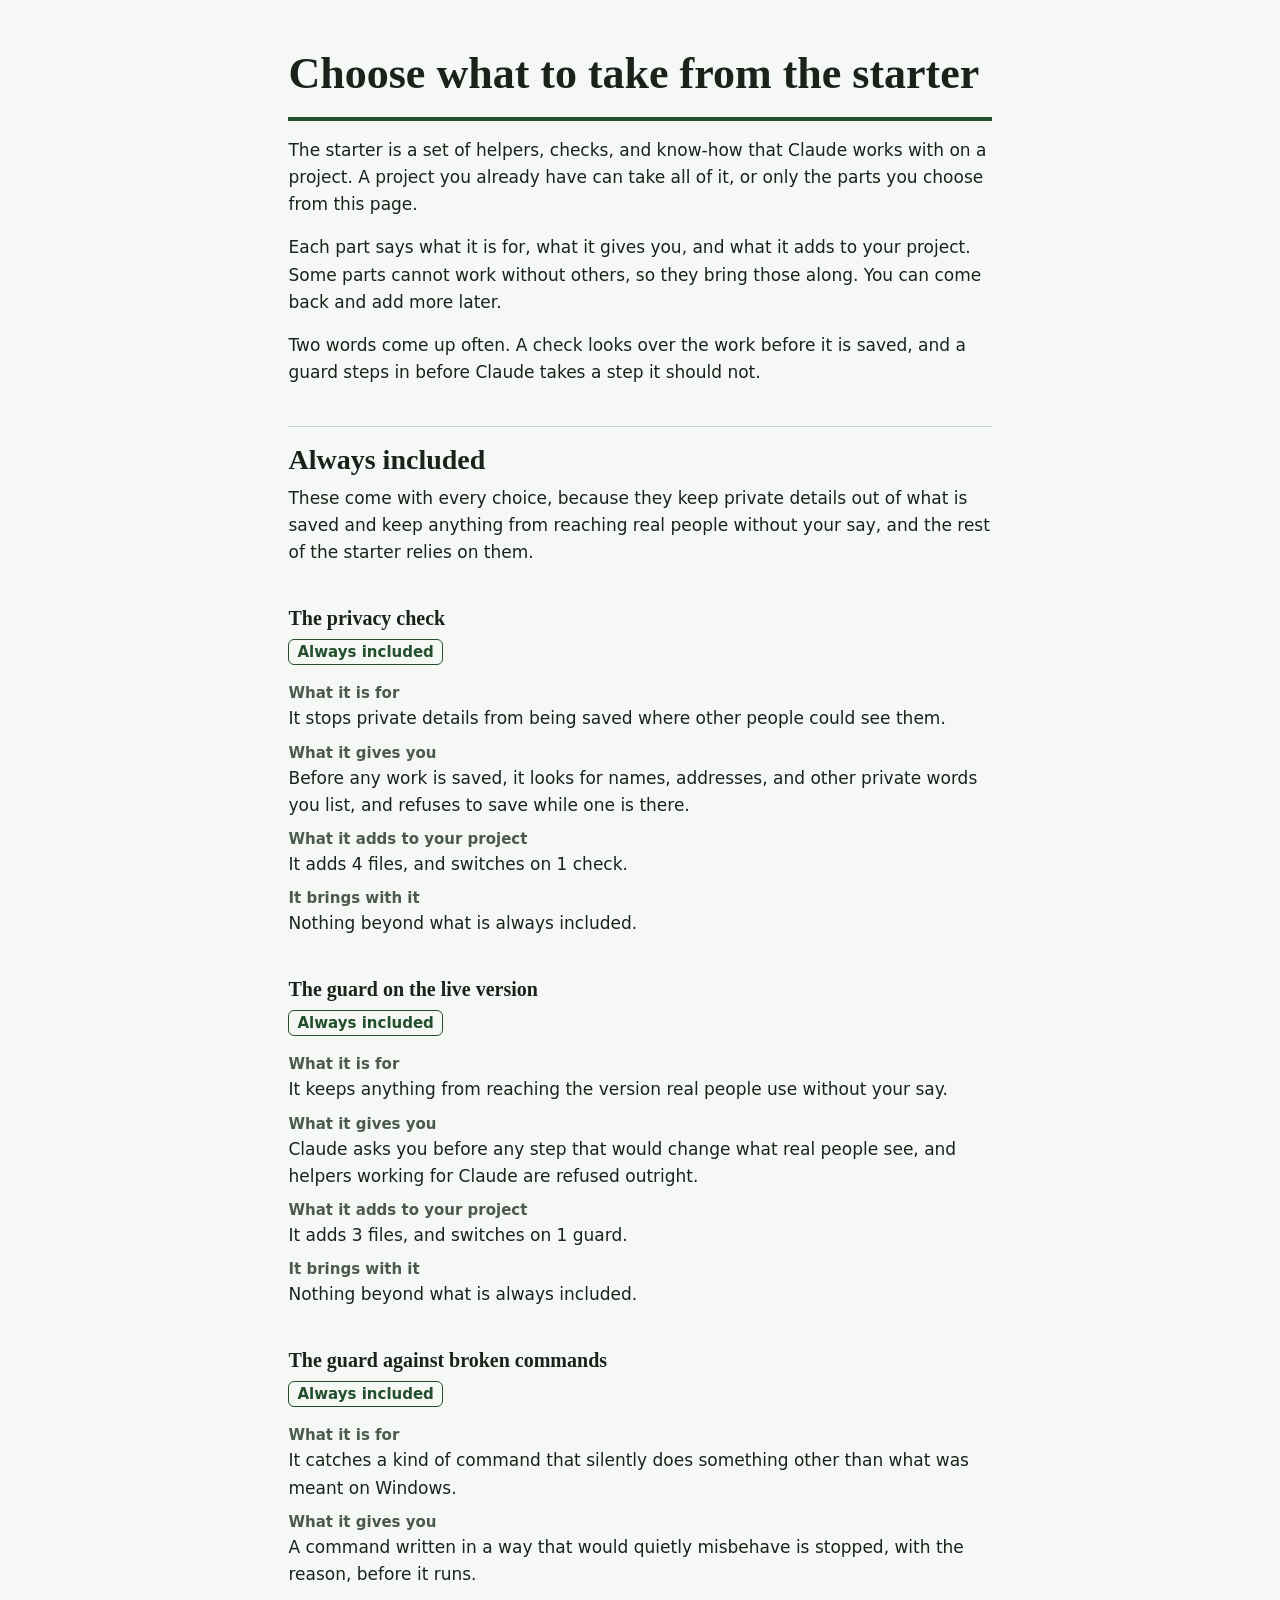
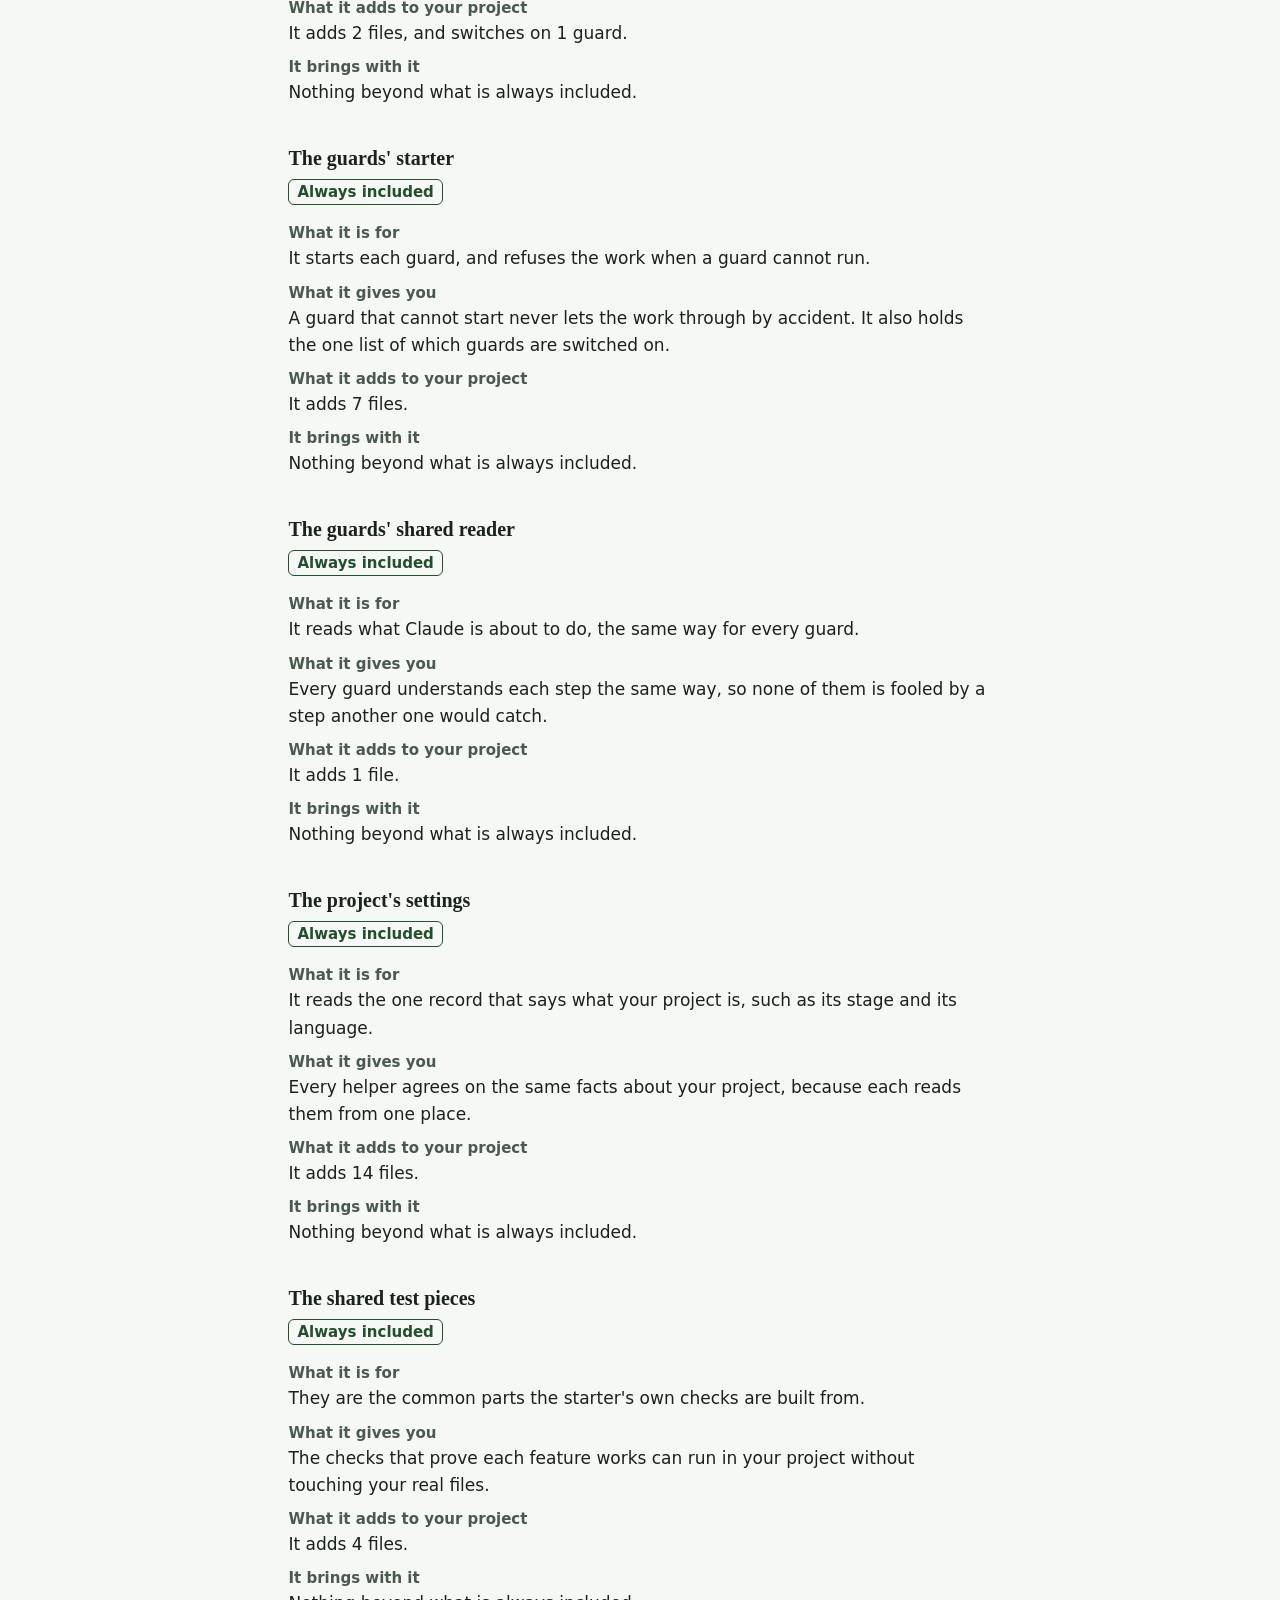
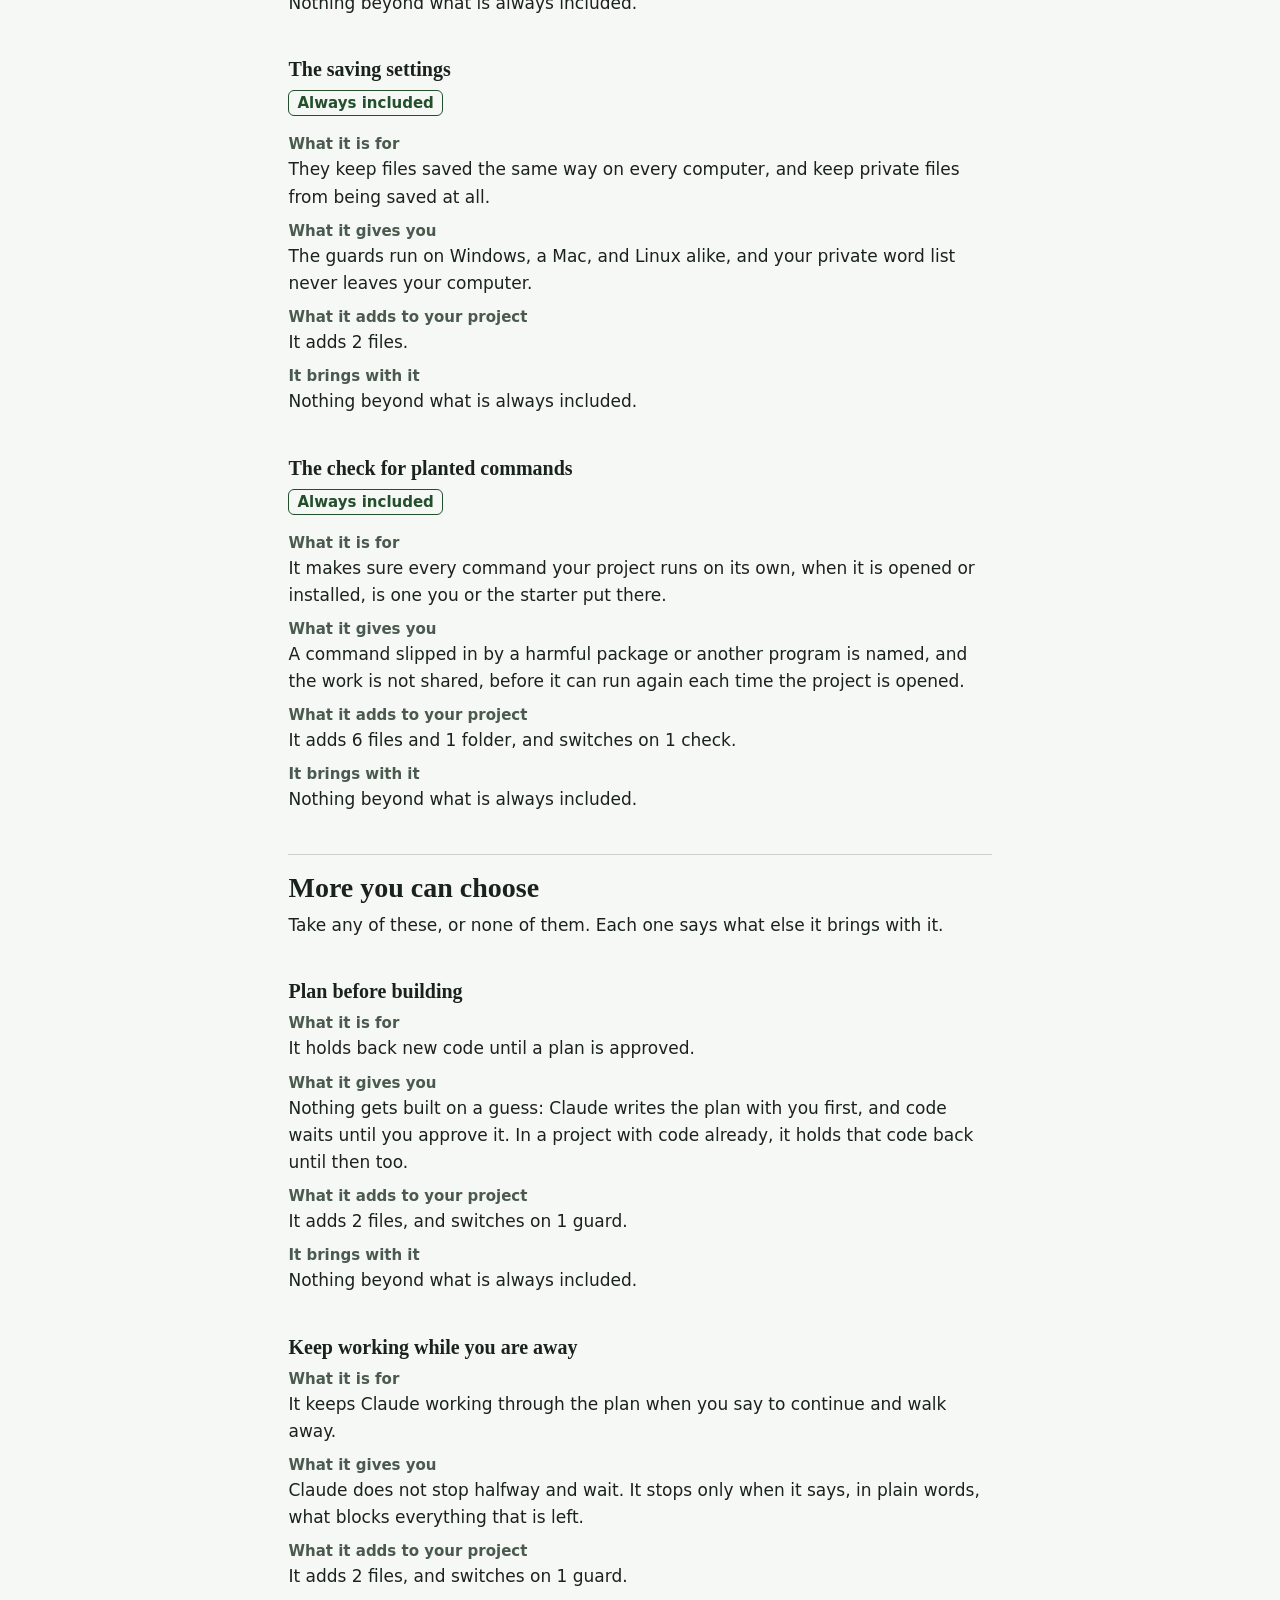
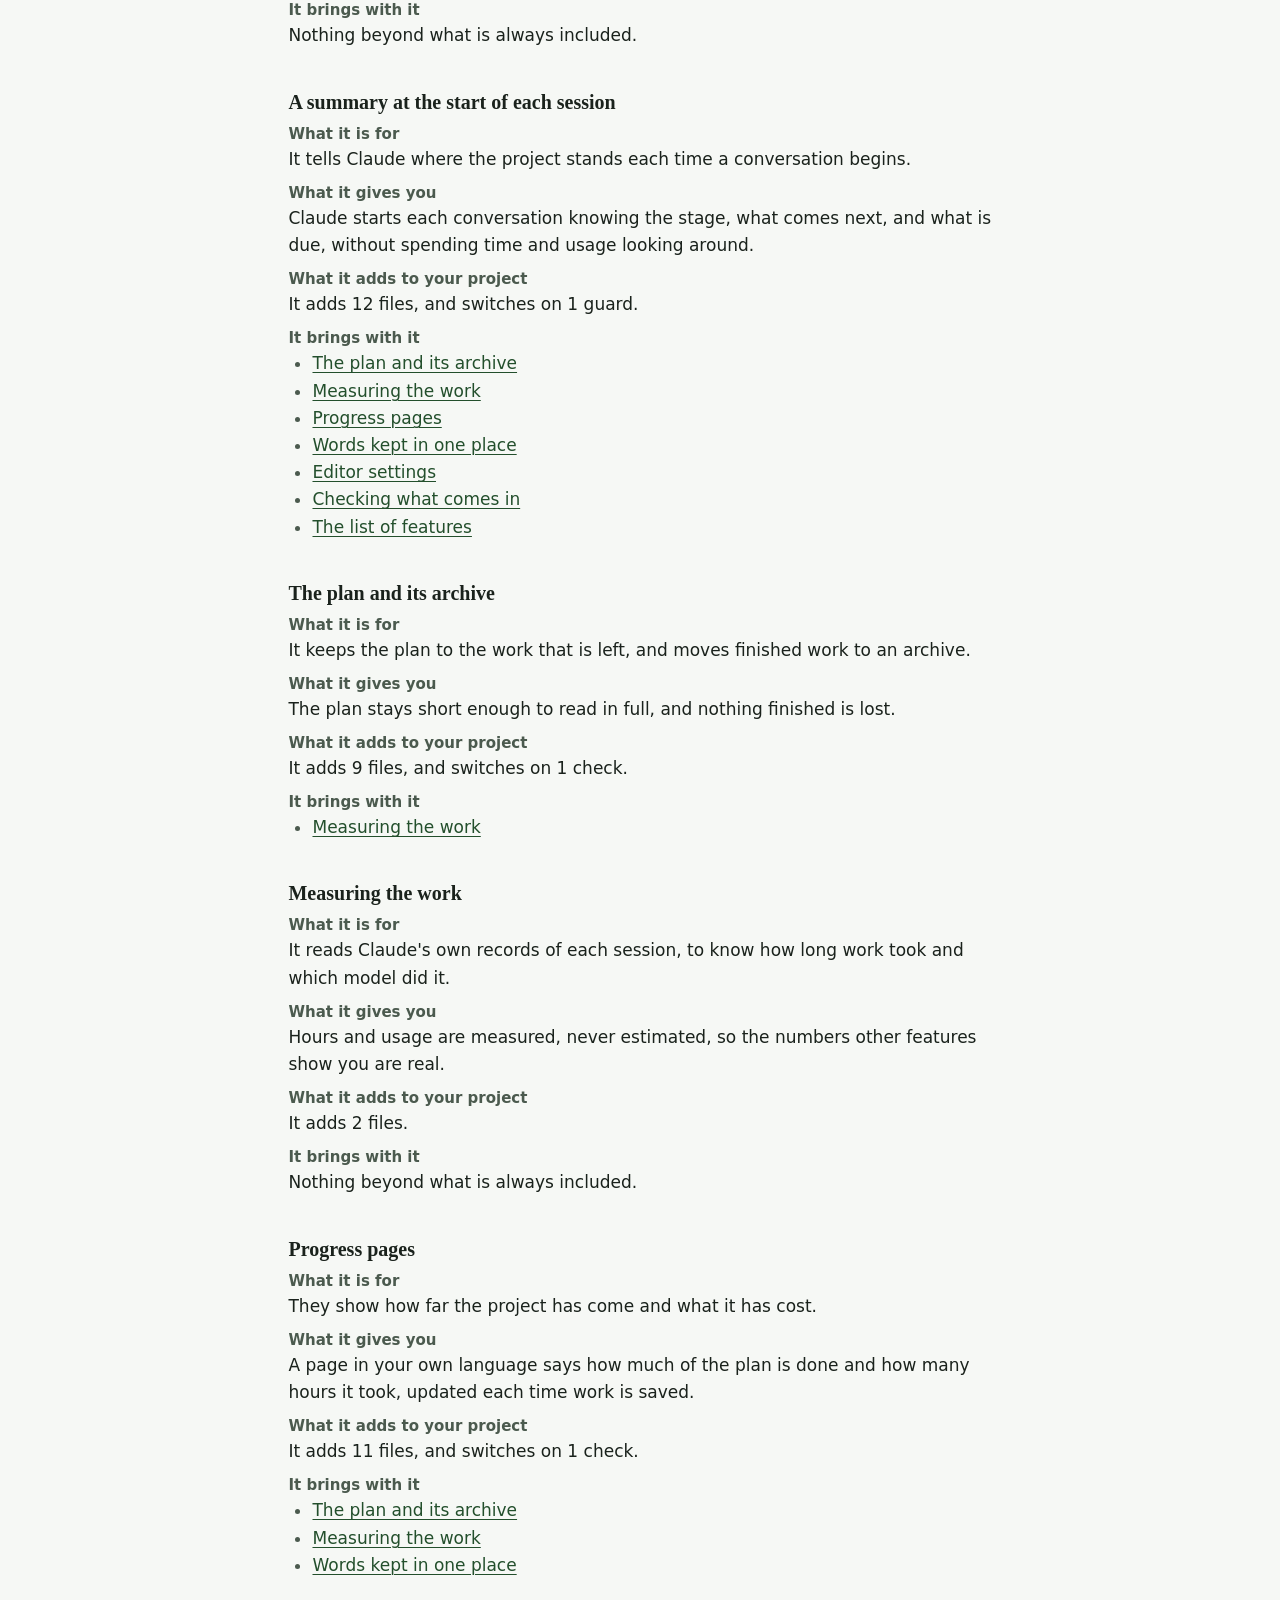
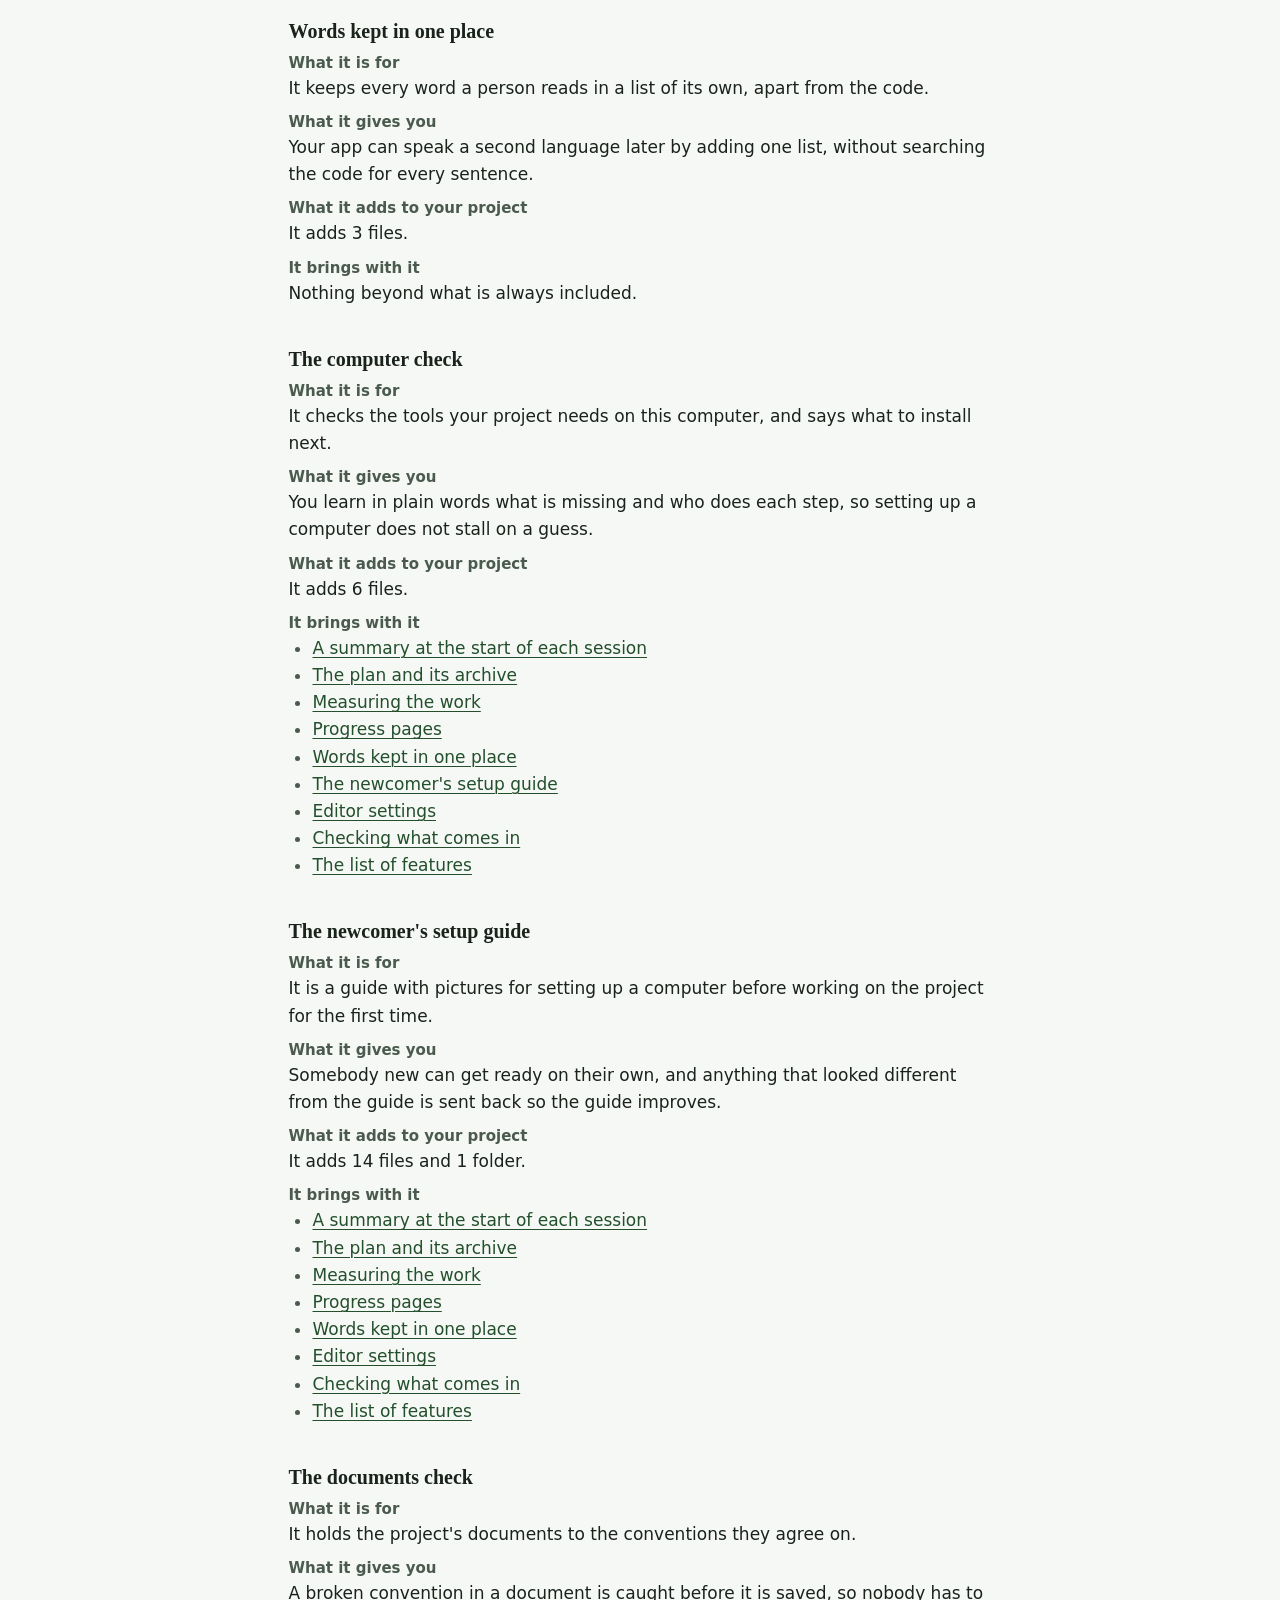
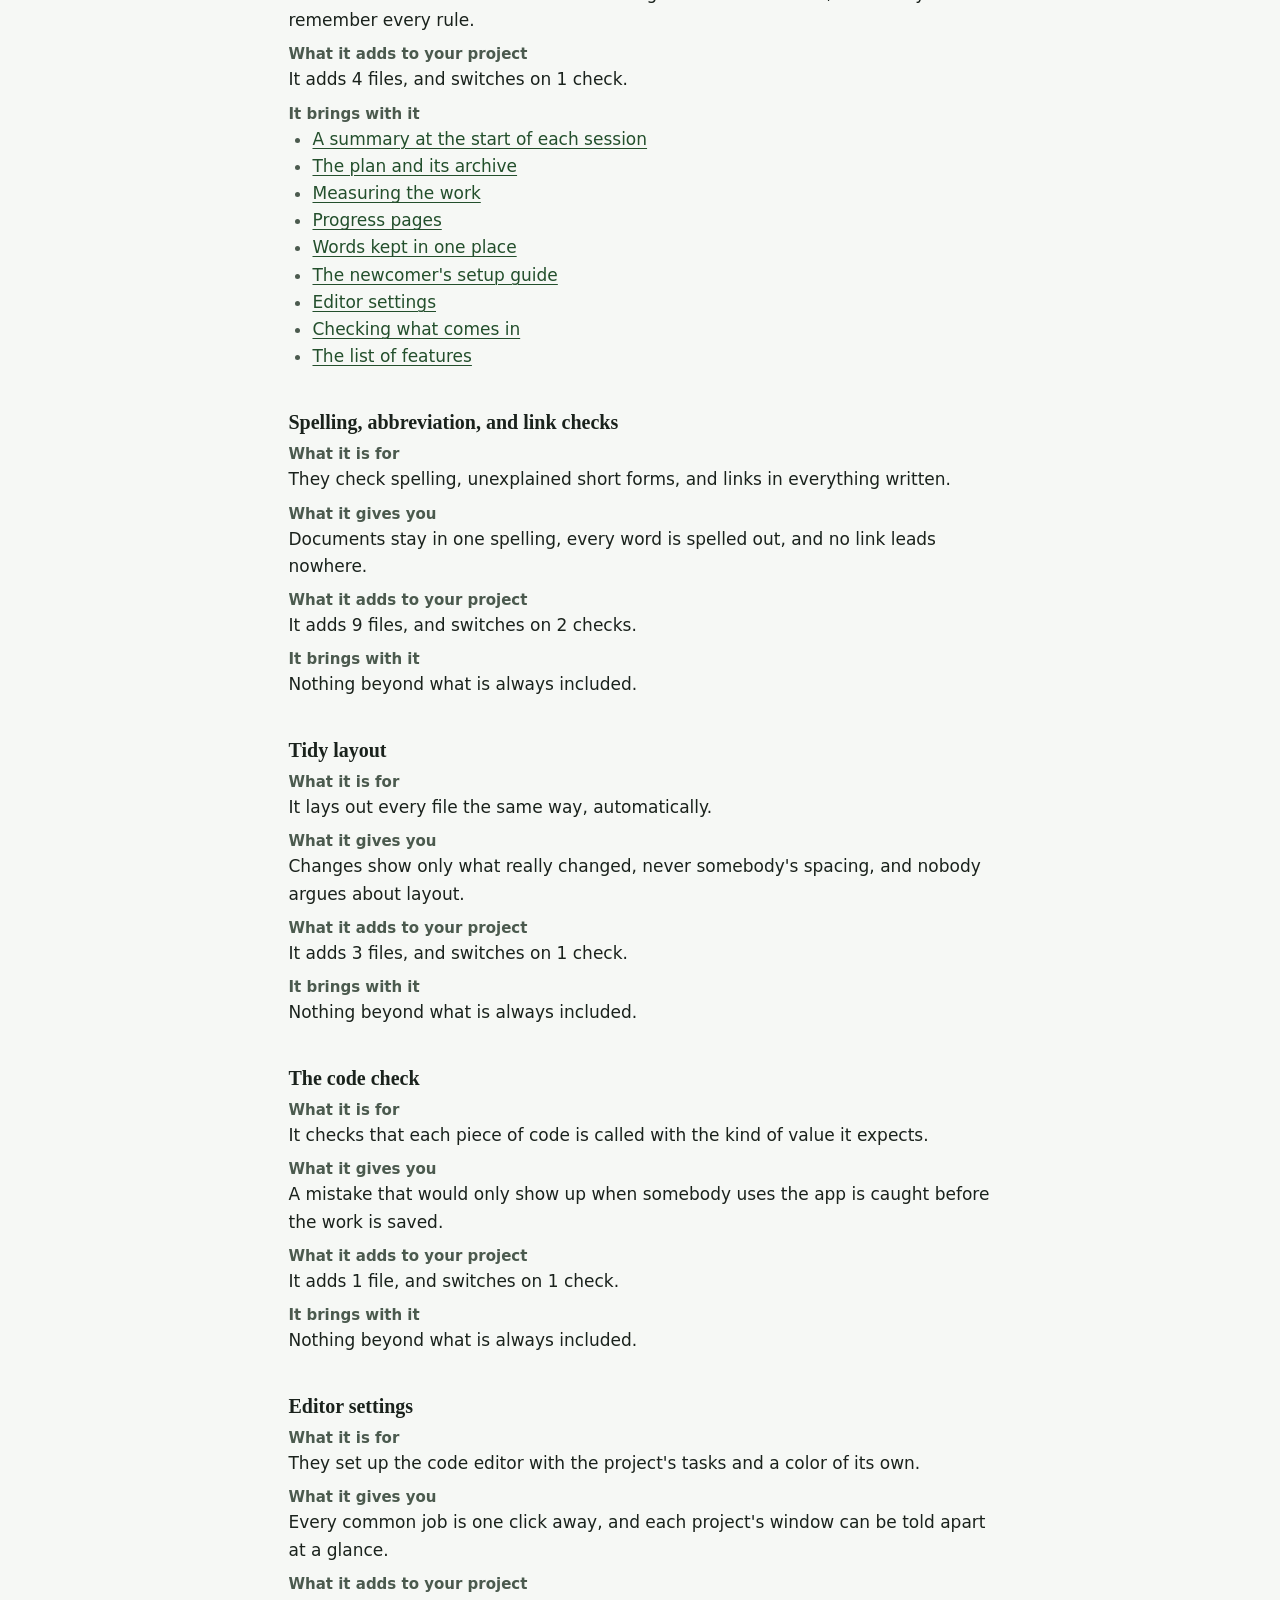
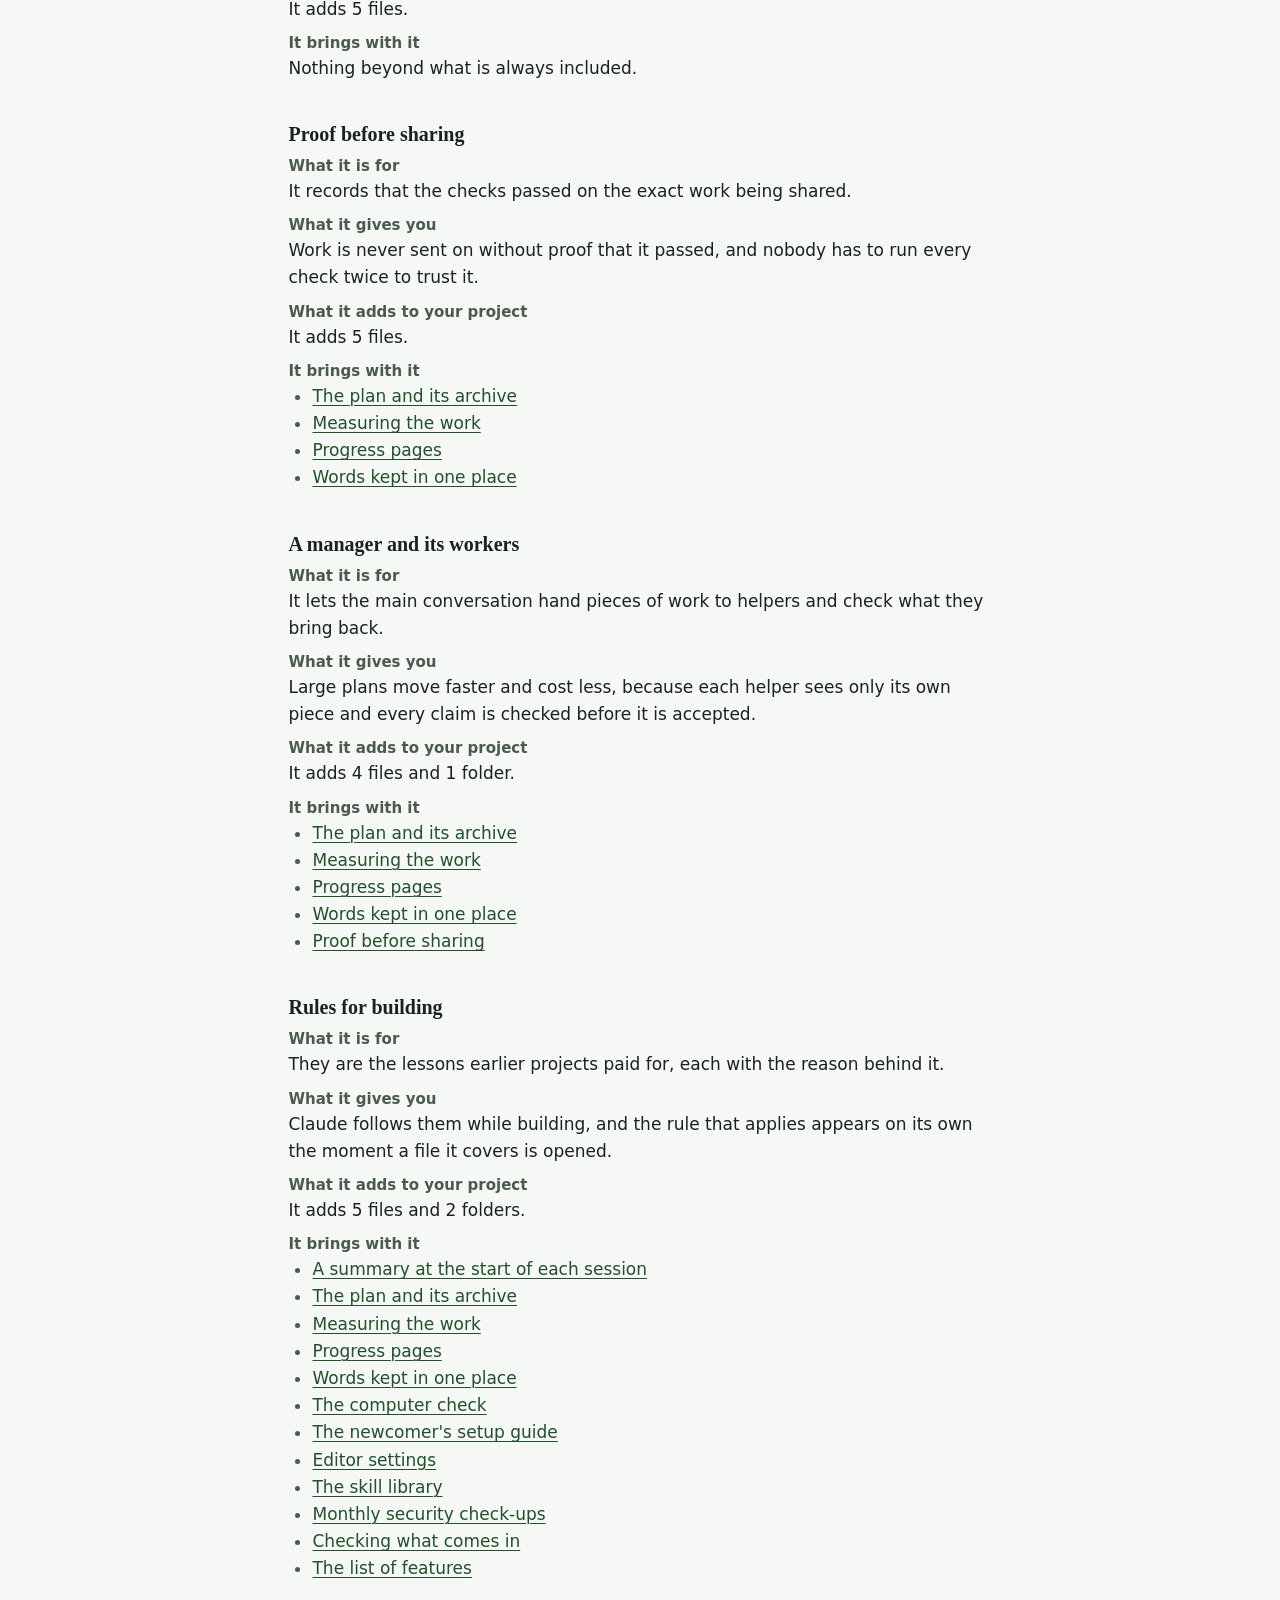
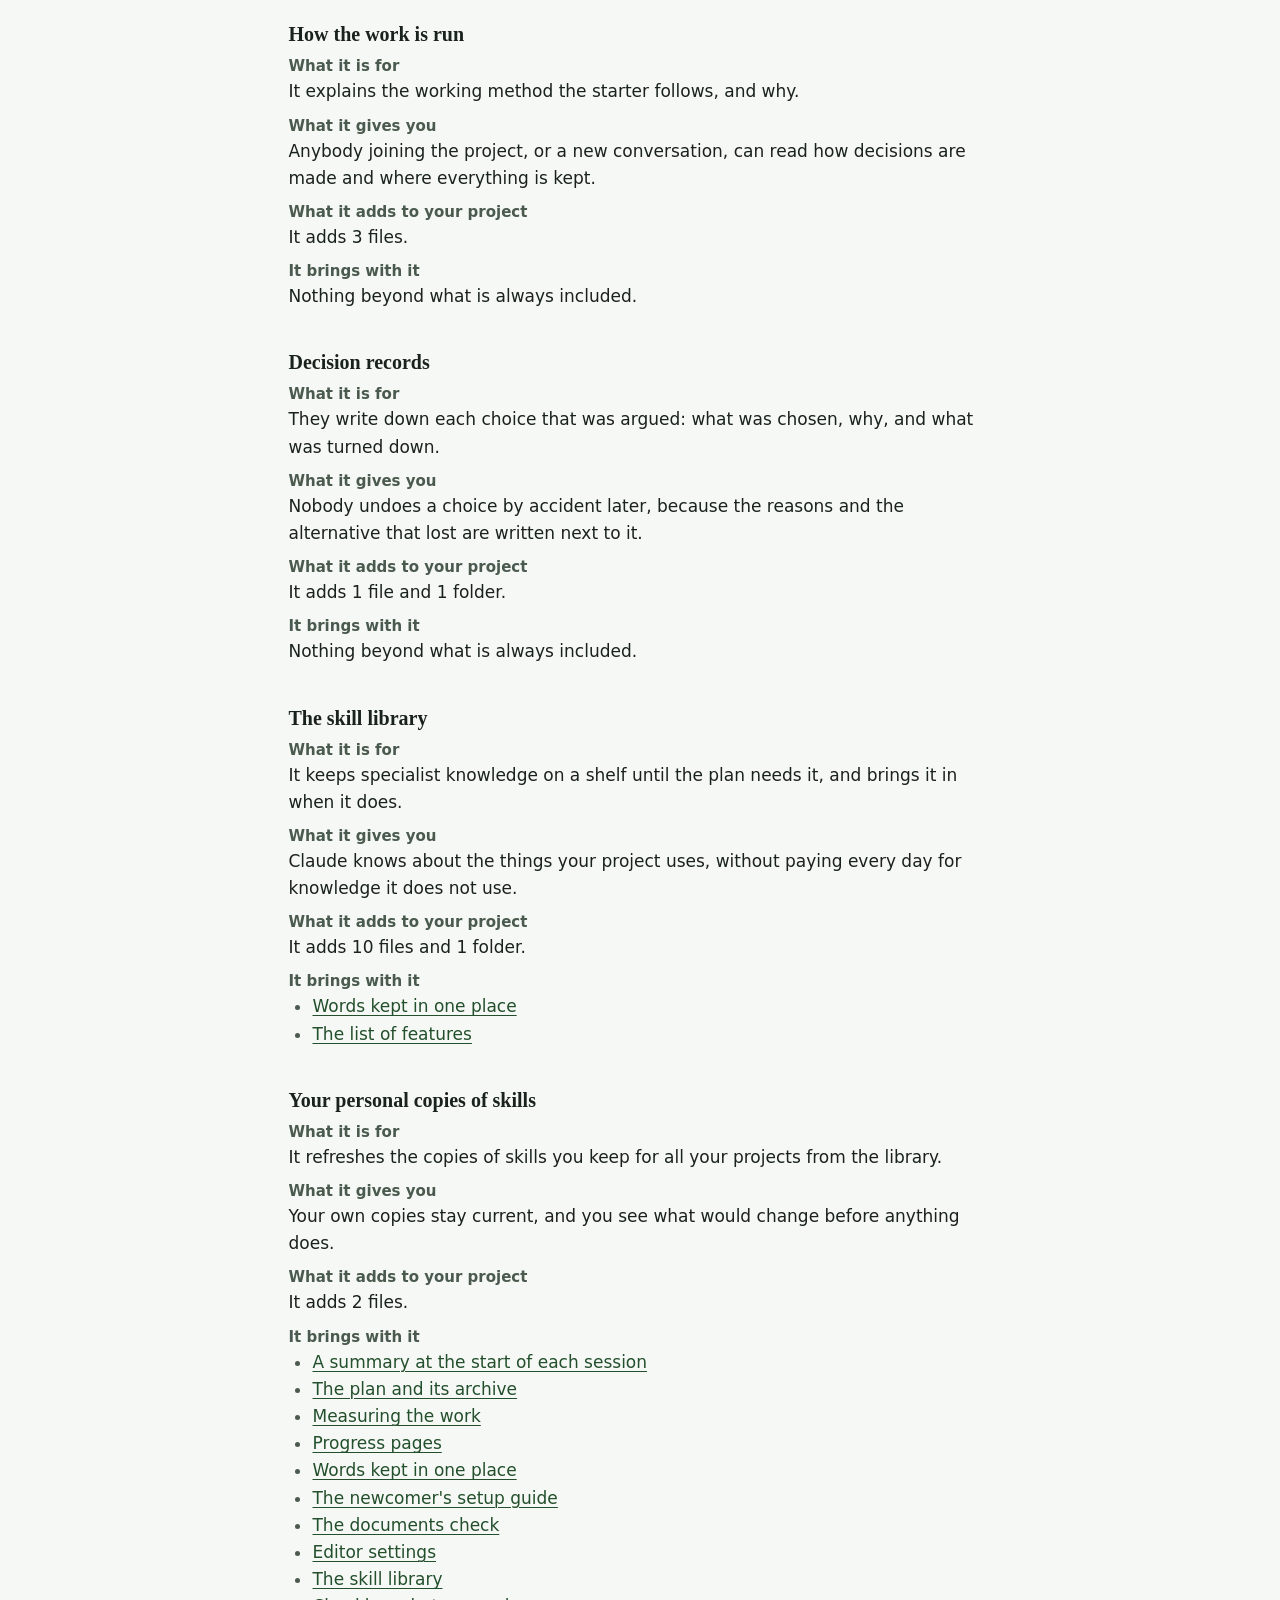
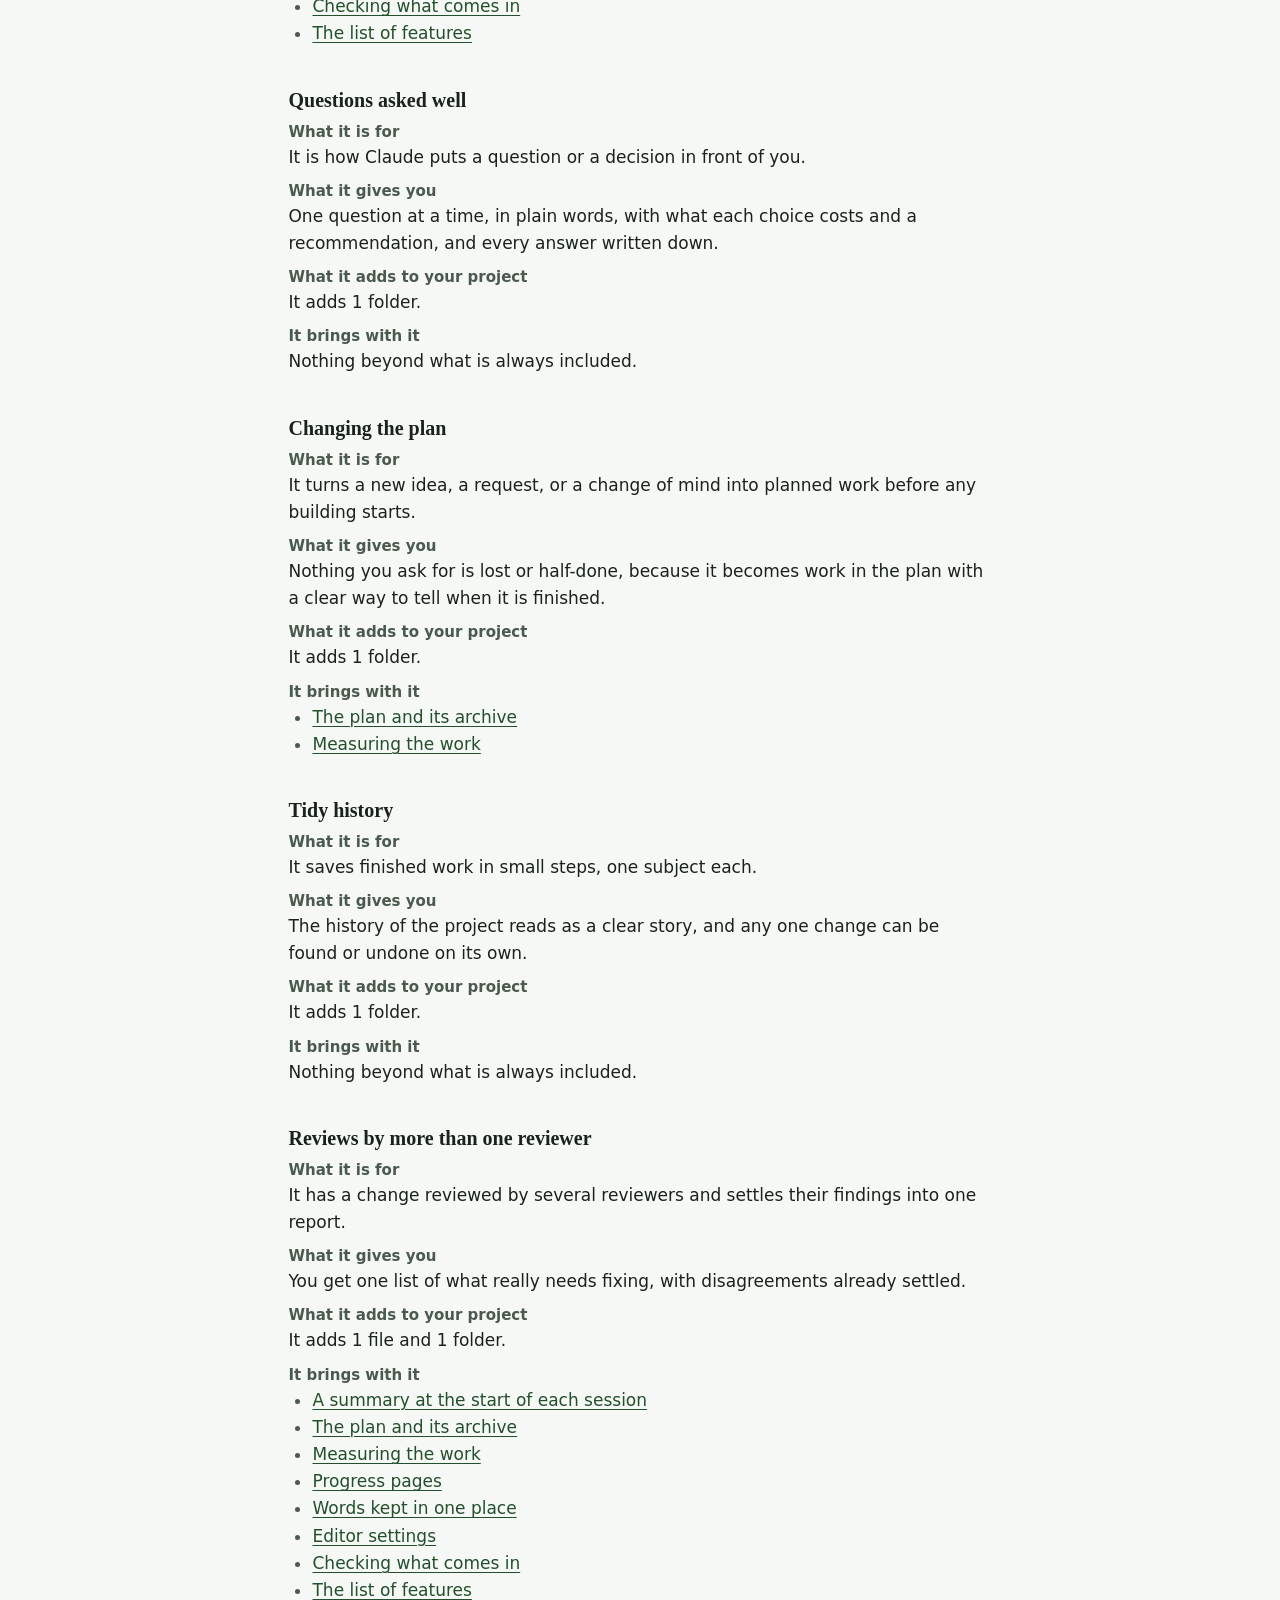
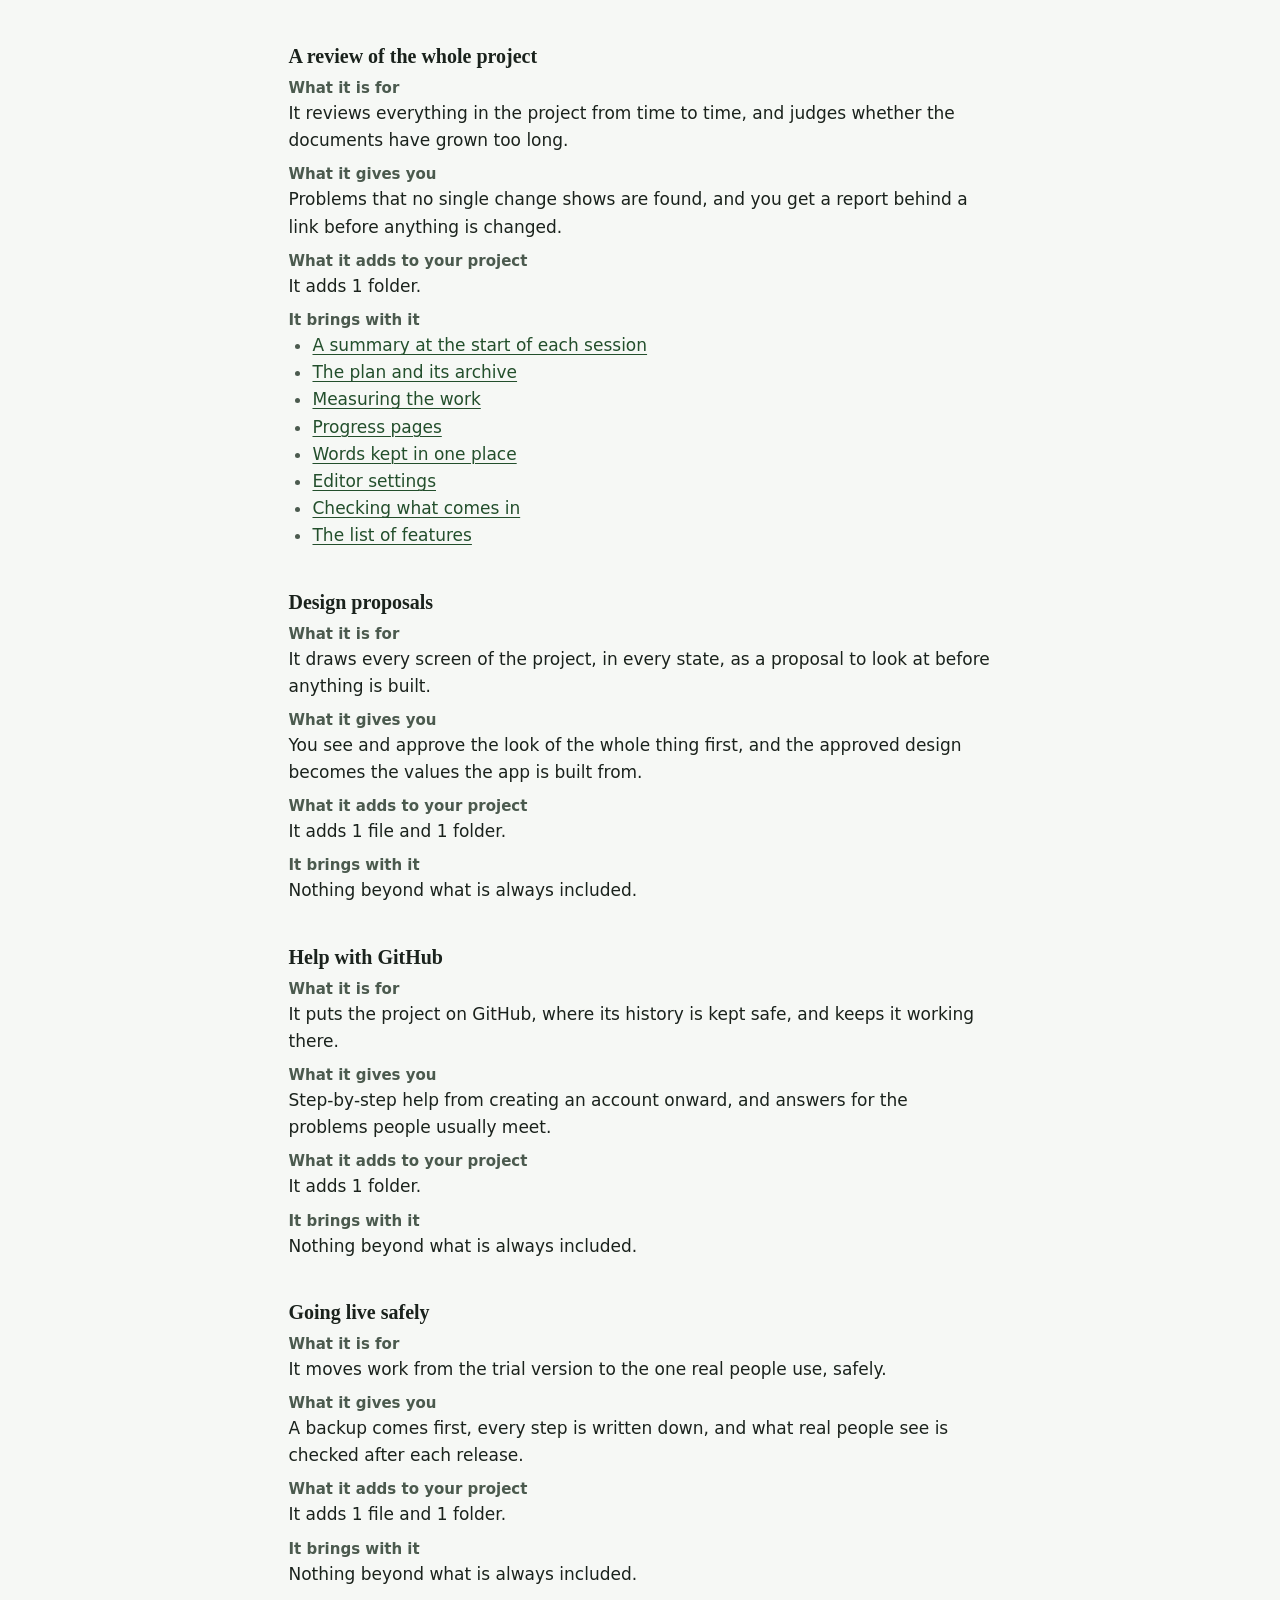
==== commit ef144723: "Publish the setup guide built from START-HERE.md 7a1ade2ec2221d16b4023ac955294c4a4a3252b2e01e5fa3f7c" ====
--- a/features.html
+++ b/features.html
@@ -308,7 +308,7 @@
 <dt>What it gives you</dt>
 <dd>A broken convention in a document is caught before it is saved, so nobody has to remember every rule.</dd>
 <dt>What it adds to your project</dt>
-<dd>It adds 2 files, and switches on 1 check.</dd>
+<dd>It adds 4 files, and switches on 1 check.</dd>
 <dt>It brings with it</dt>
 <dd><ul>
 <li><a href="#session-start">A summary at the start of each session</a></li>
@@ -638,7 +638,7 @@
 <dt>What it gives you</dt>
 <dd>Later projects start with what yours learned, and nothing private leaves your project.</dd>
 <dt>What it adds to your project</dt>
-<dd>It adds 6 files and 1 folder.</dd>
+<dd>It adds 8 files and 1 folder.</dd>
 <dt>It brings with it</dt>
 <dd><ul>
 <li><a href="#session-start">A summary at the start of each session</a></li>
@@ -778,7 +778,7 @@
 <dt>What it gives you</dt>
 <dd>You hear in plain words what an update brings before deciding, and your own changes are kept.</dd>
 <dt>What it adds to your project</dt>
-<dd>It adds 1 folder.</dd>
+<dd>It adds 2 files and 1 folder.</dd>
 <dt>It brings with it</dt>
 <dd>Nothing beyond what is always included.</dd>
 </dl>
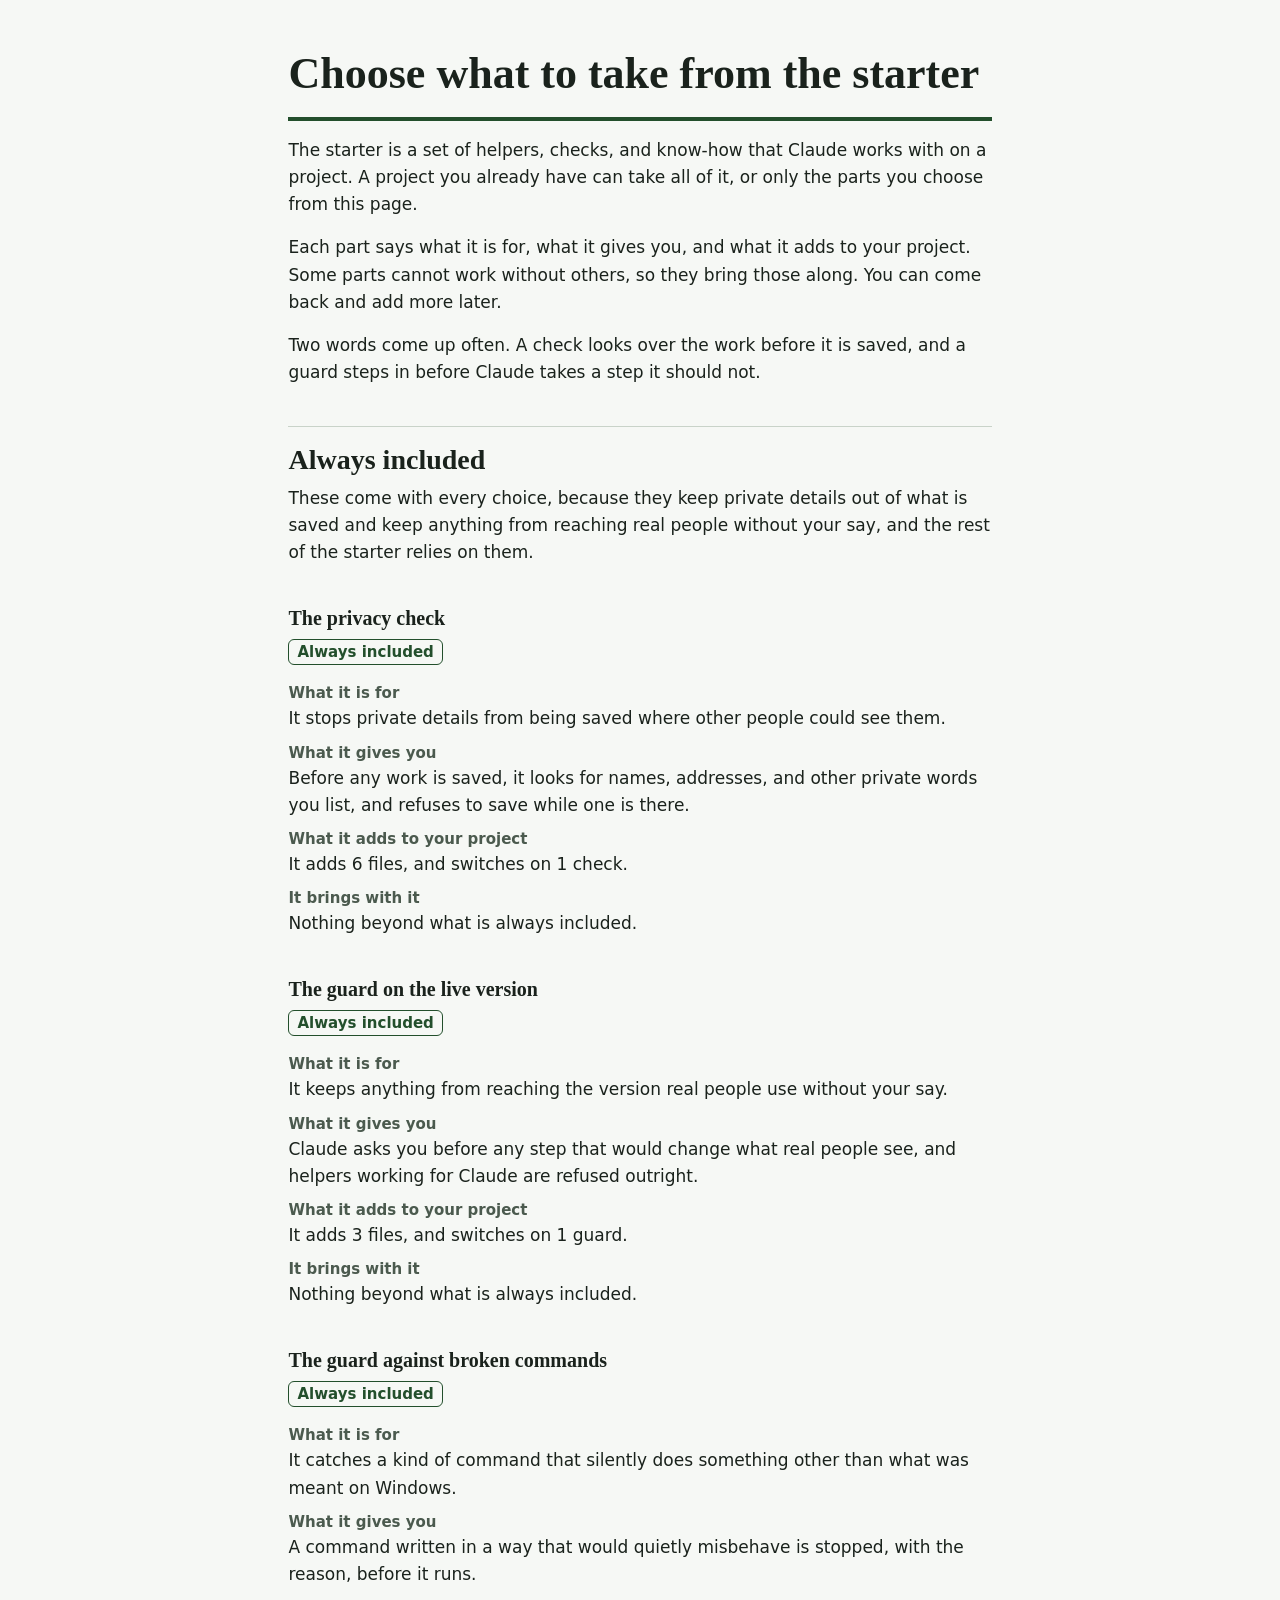
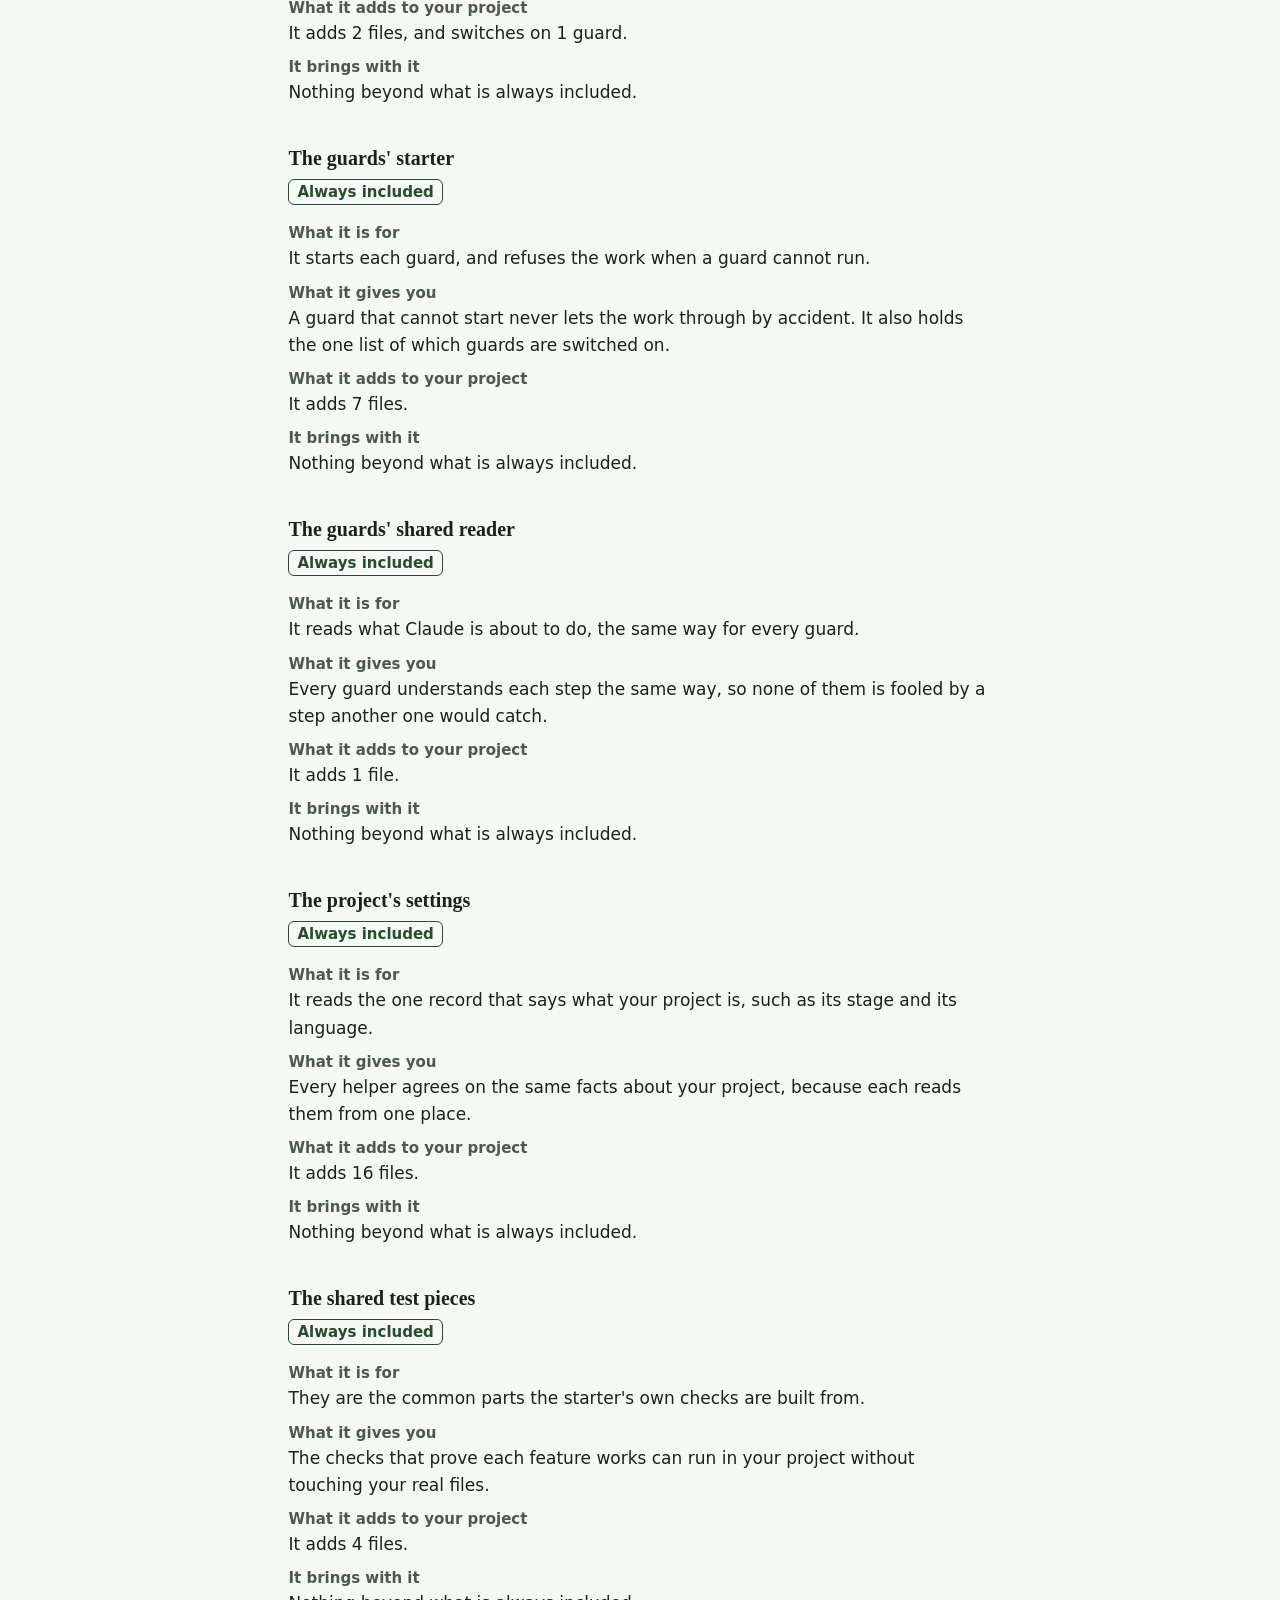
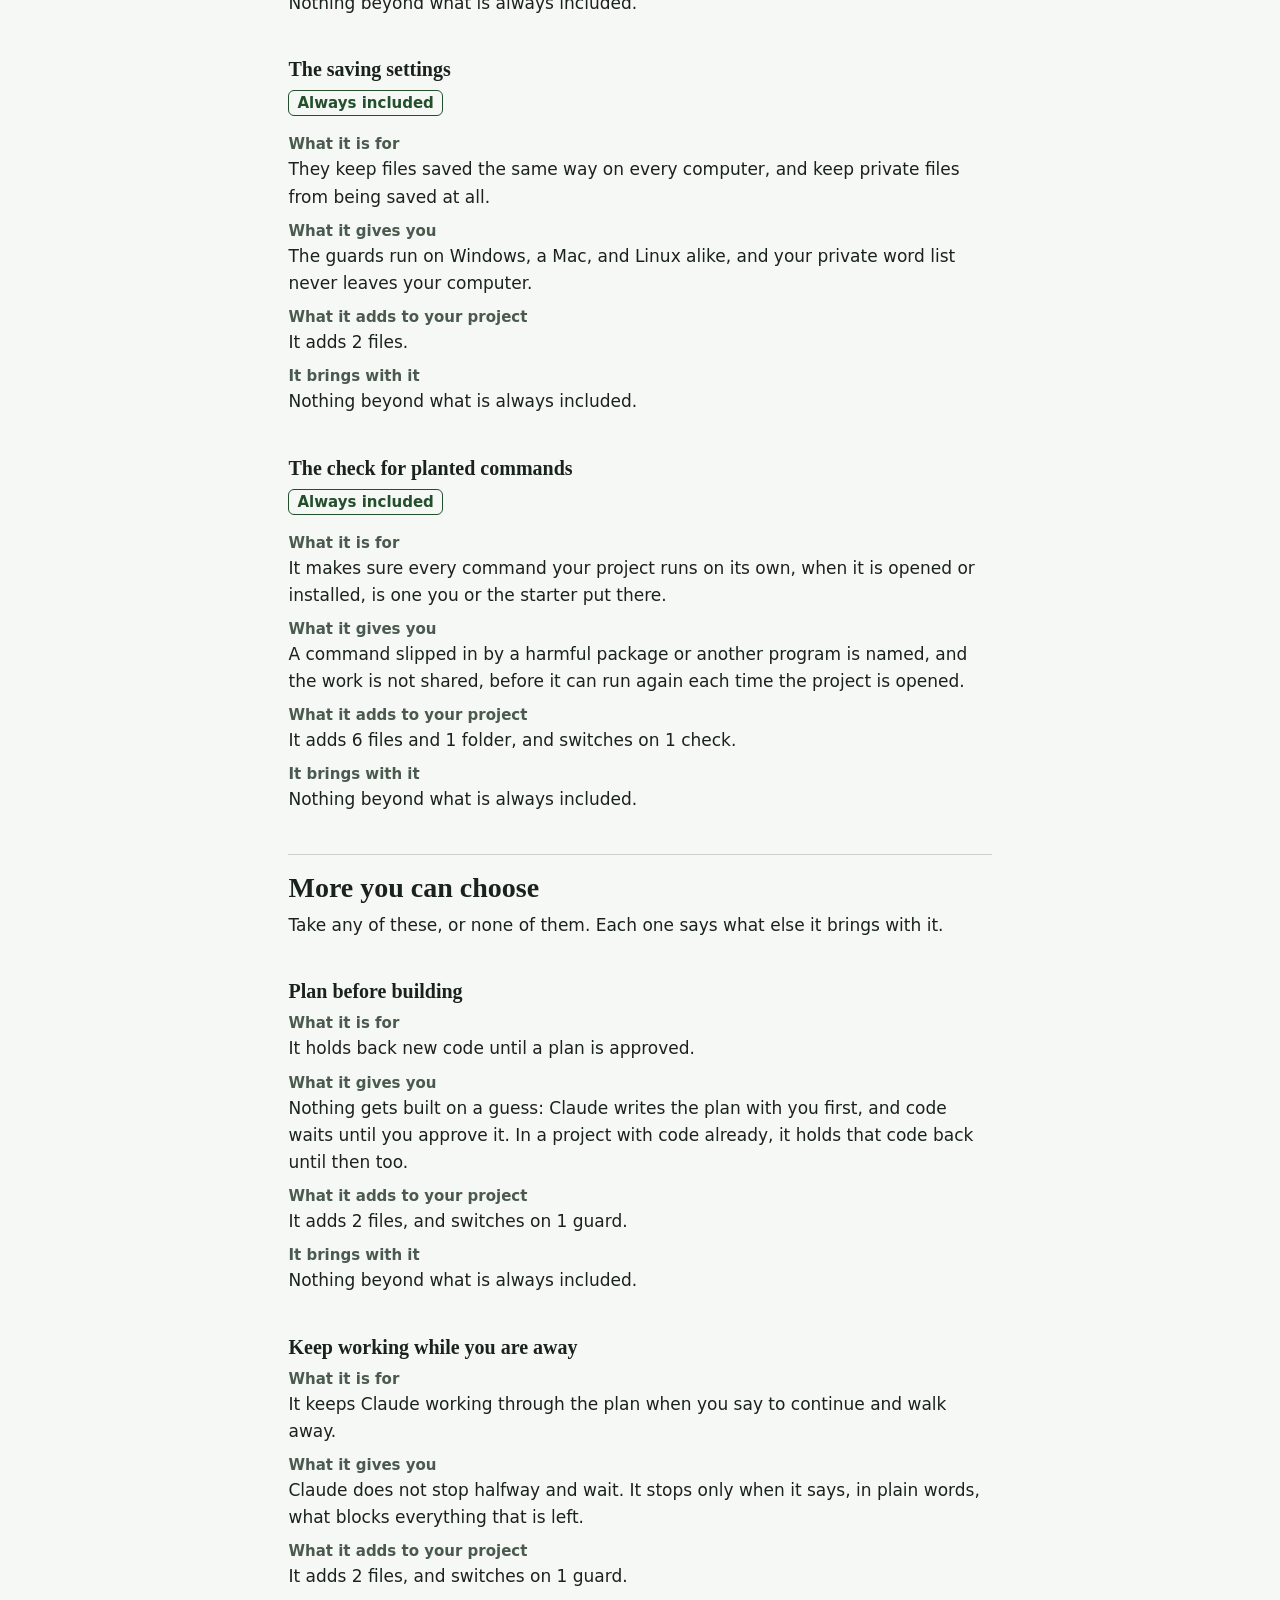
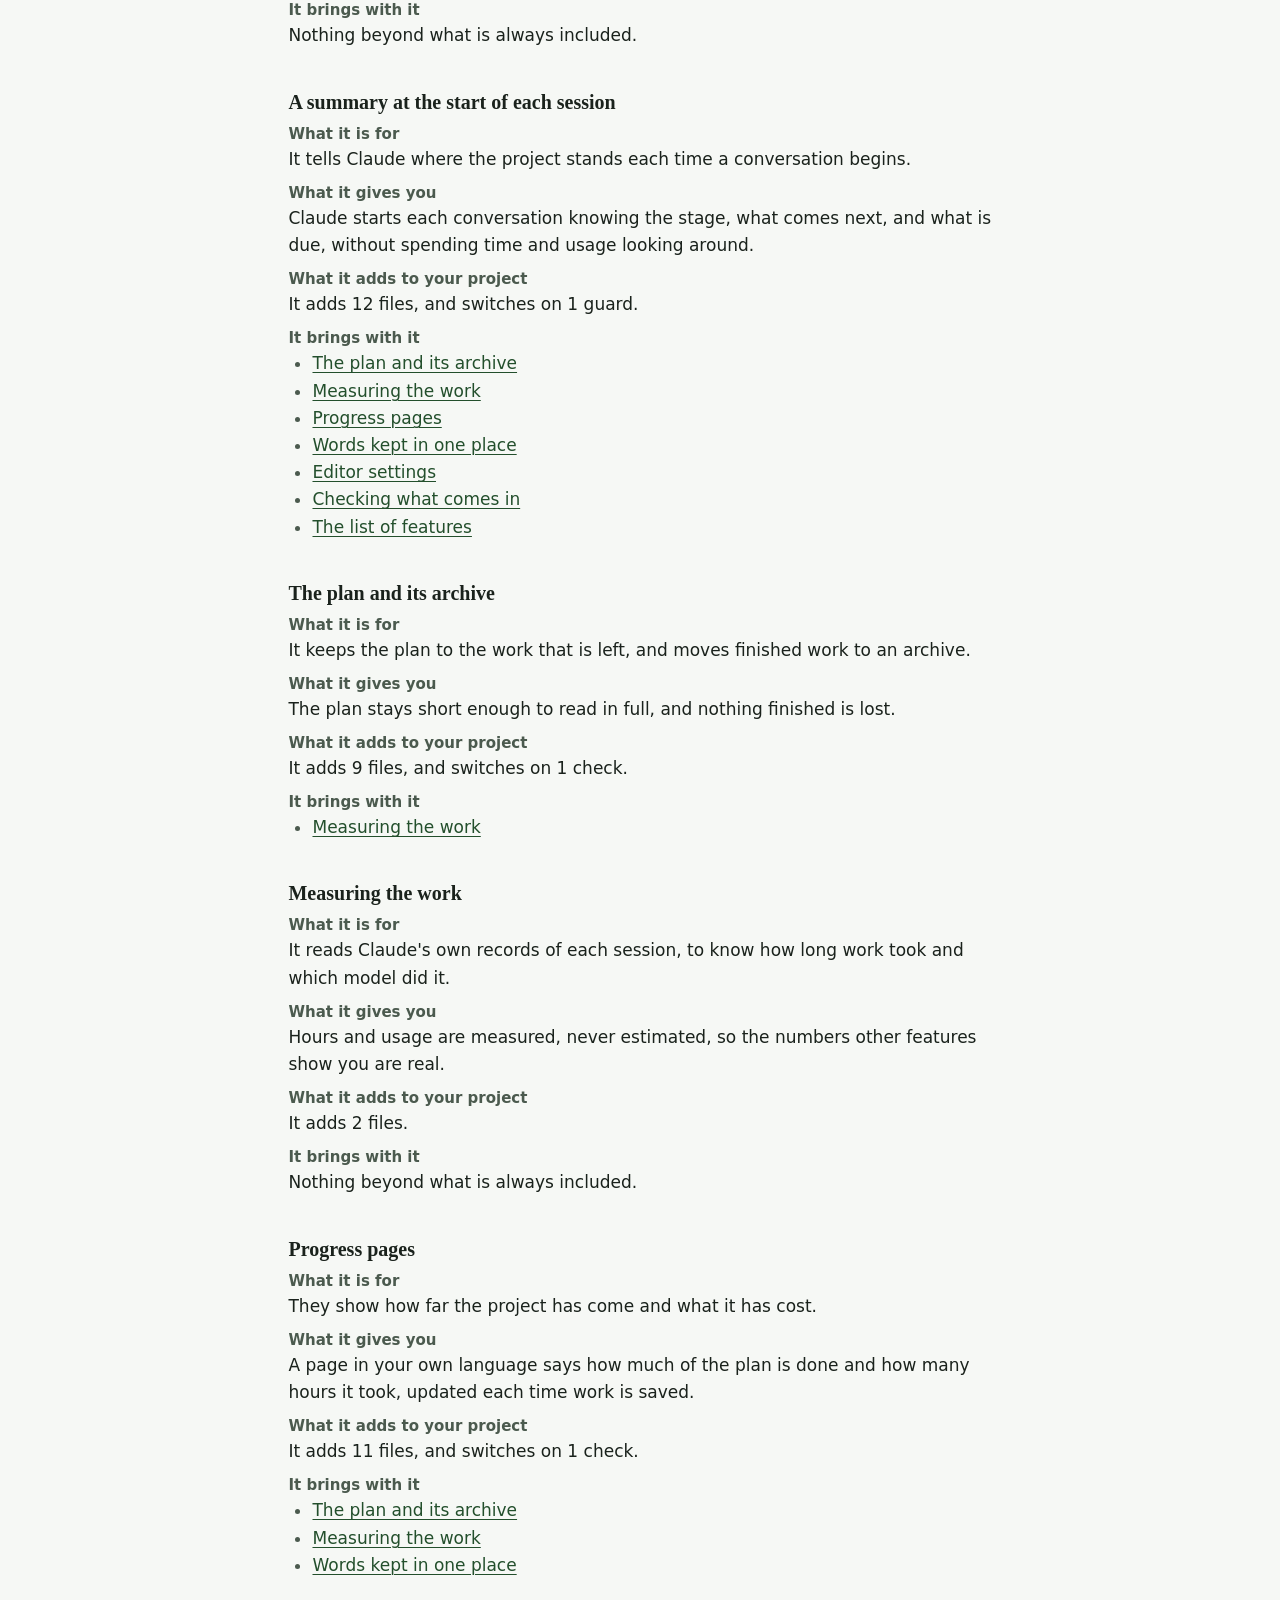
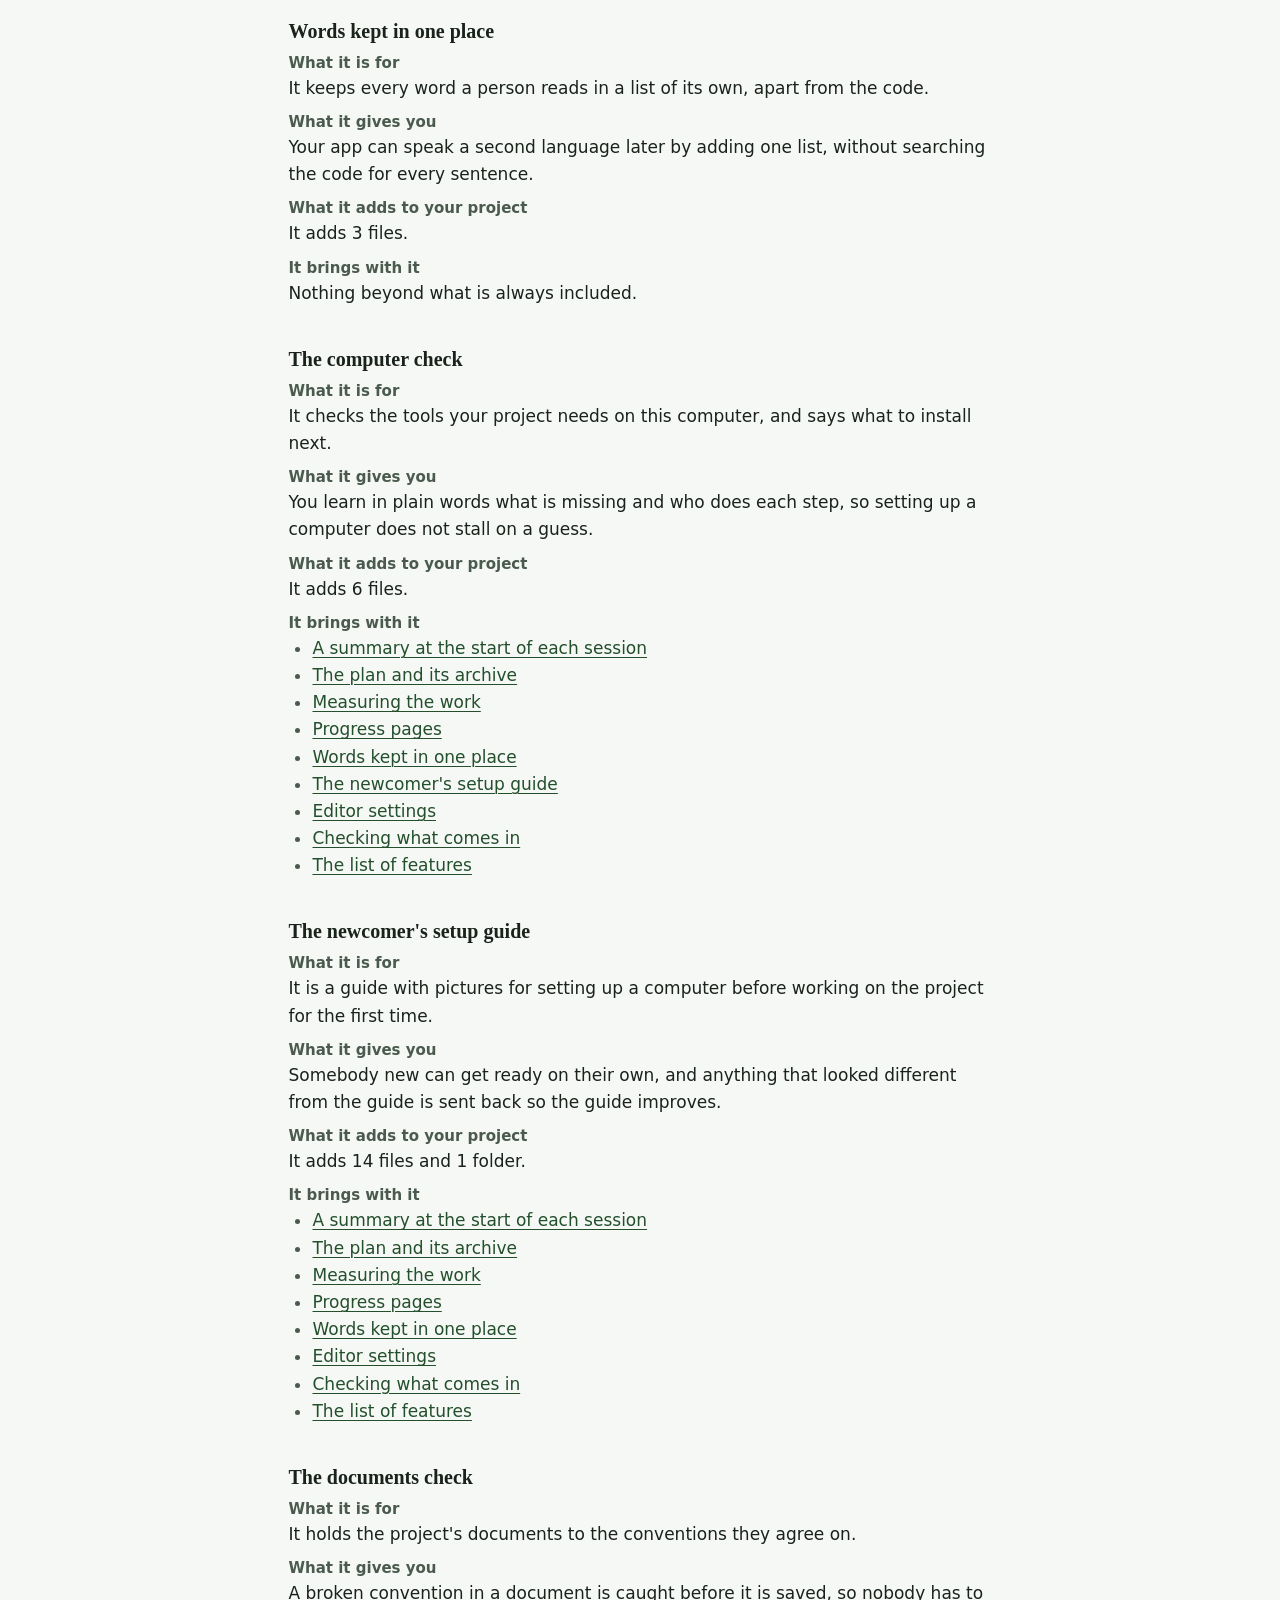
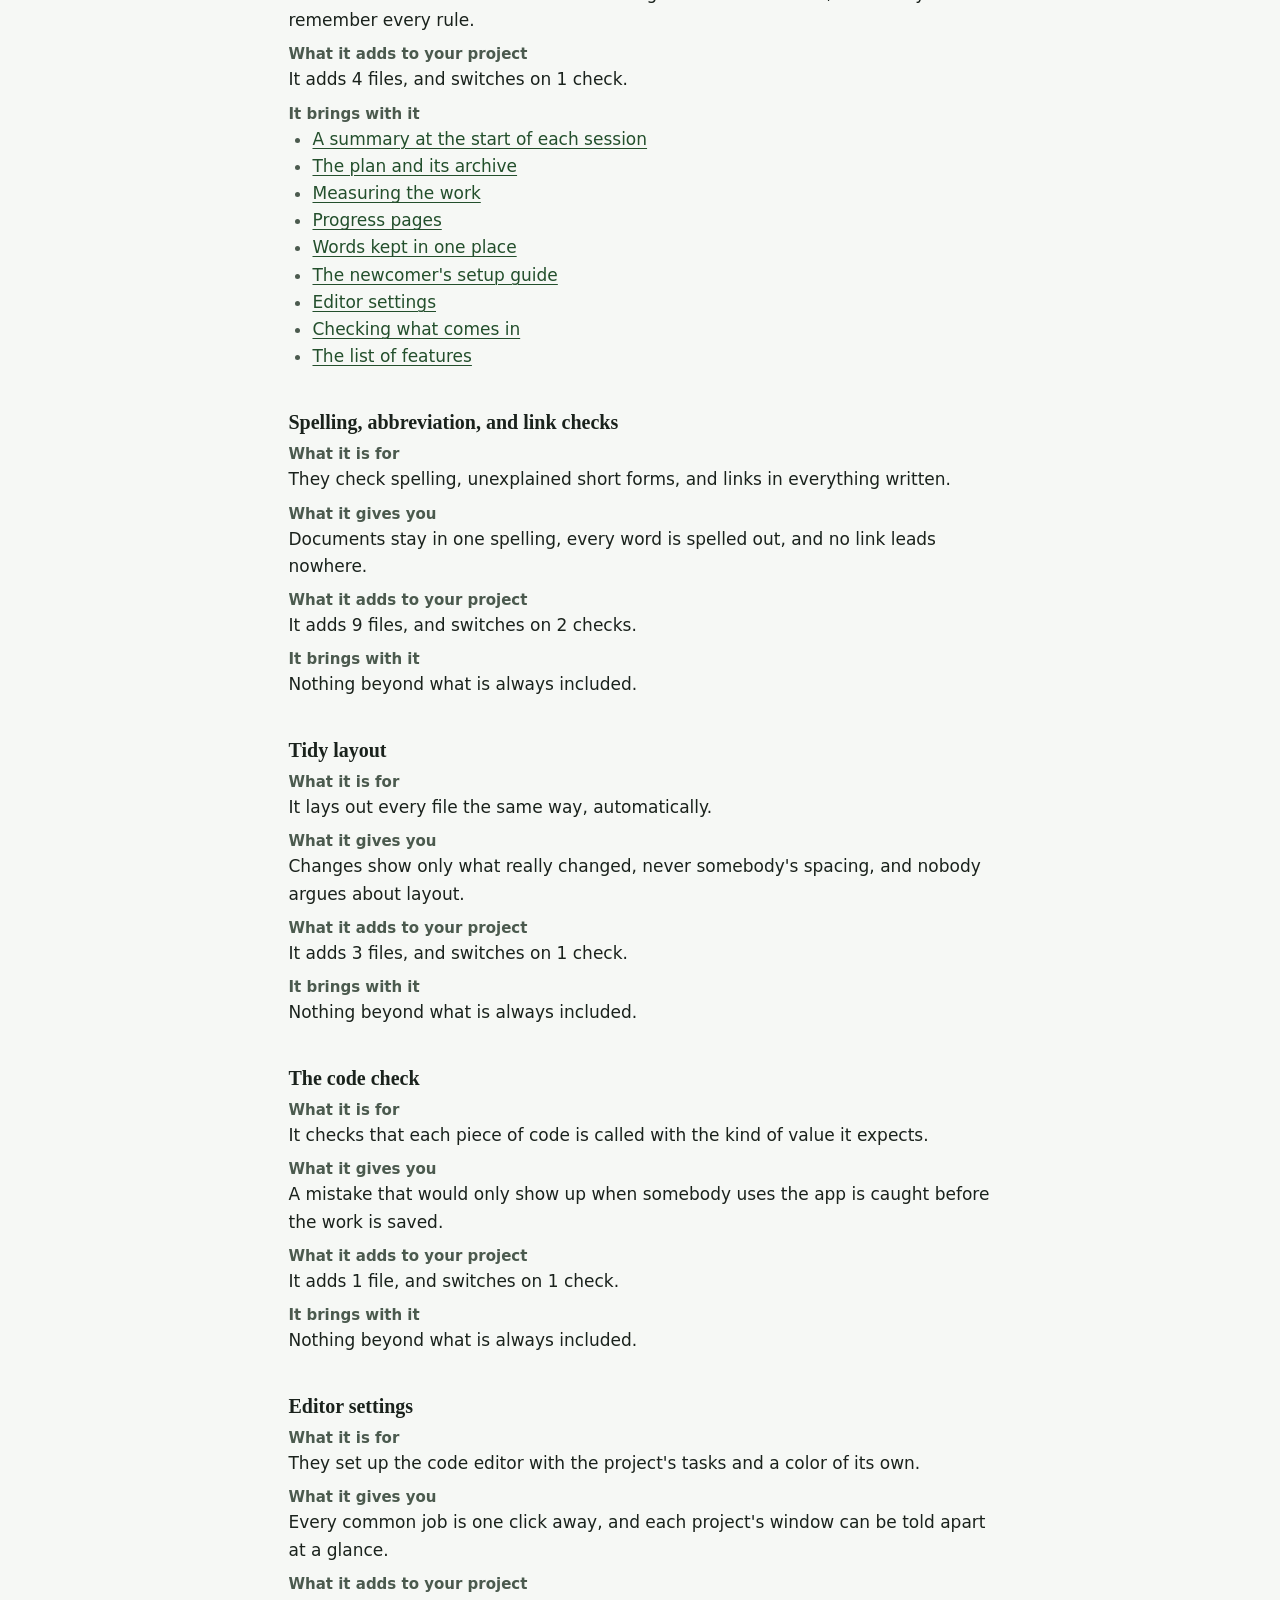
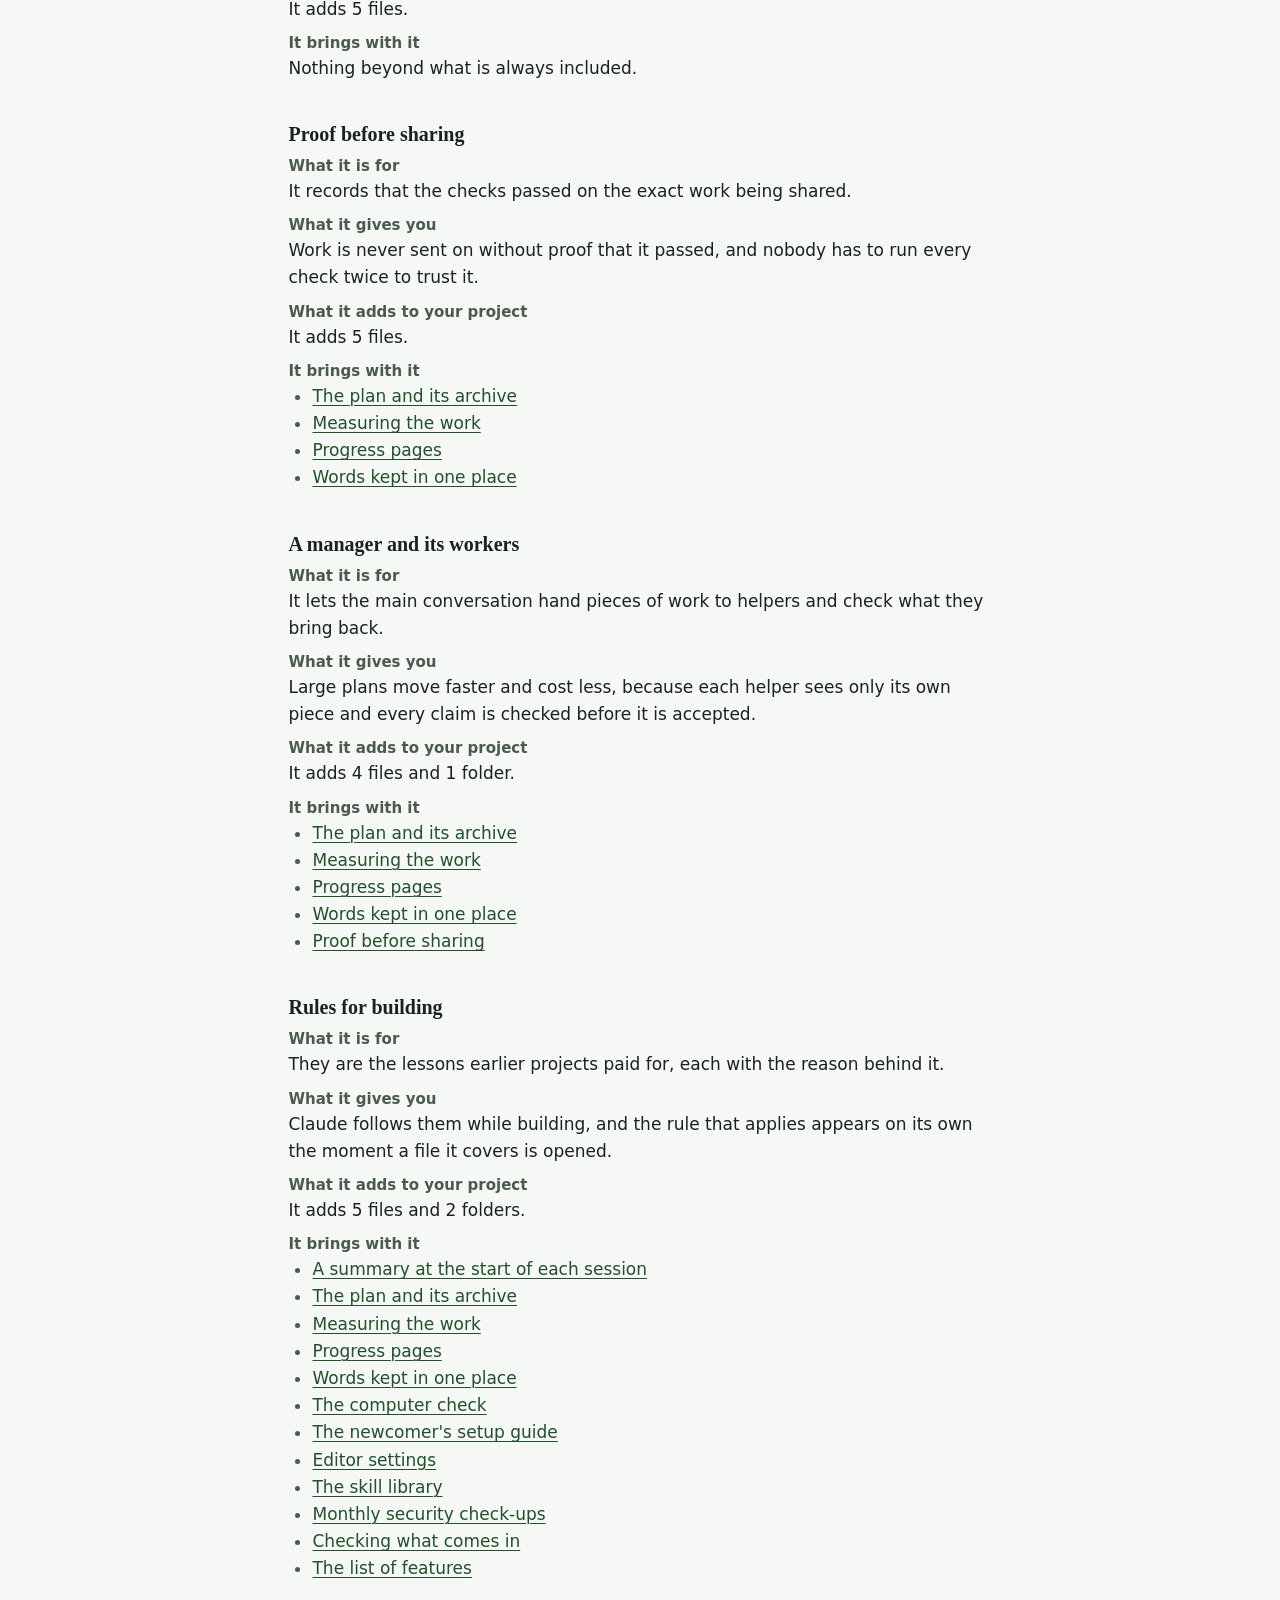
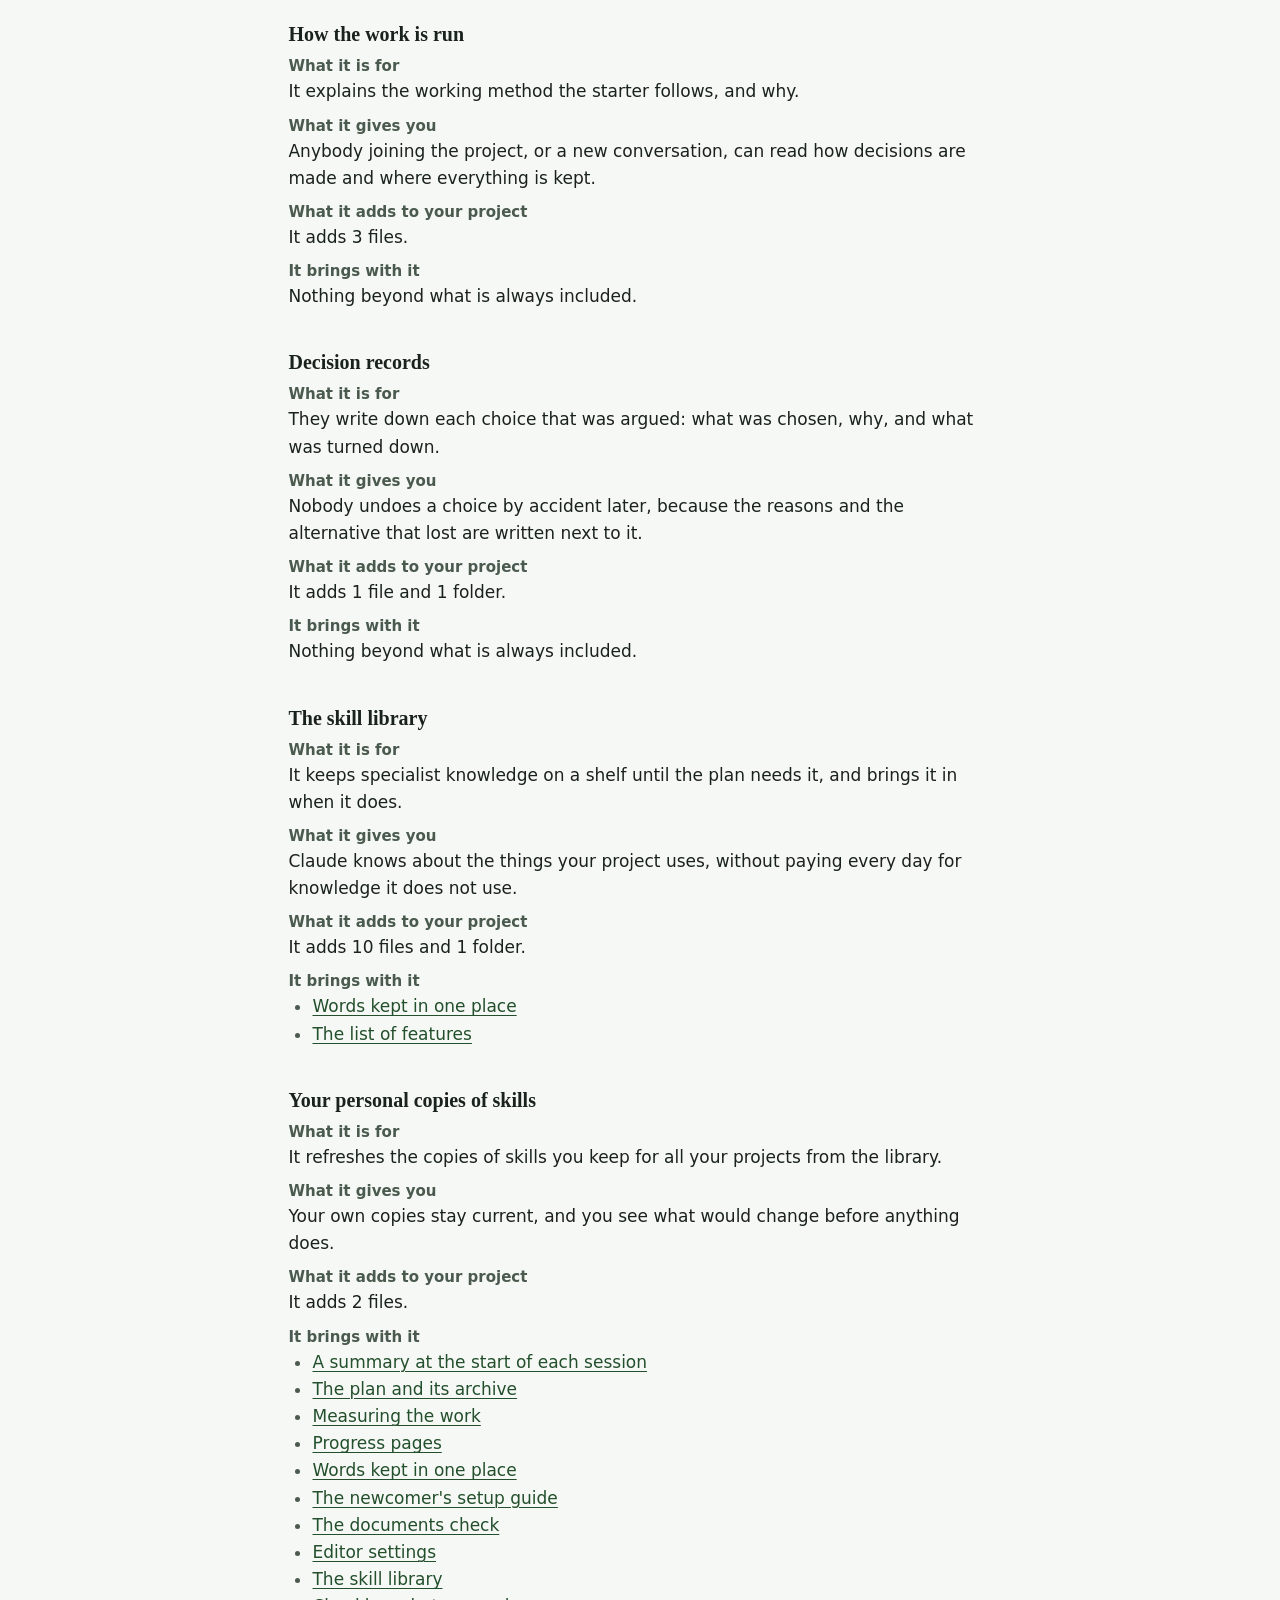
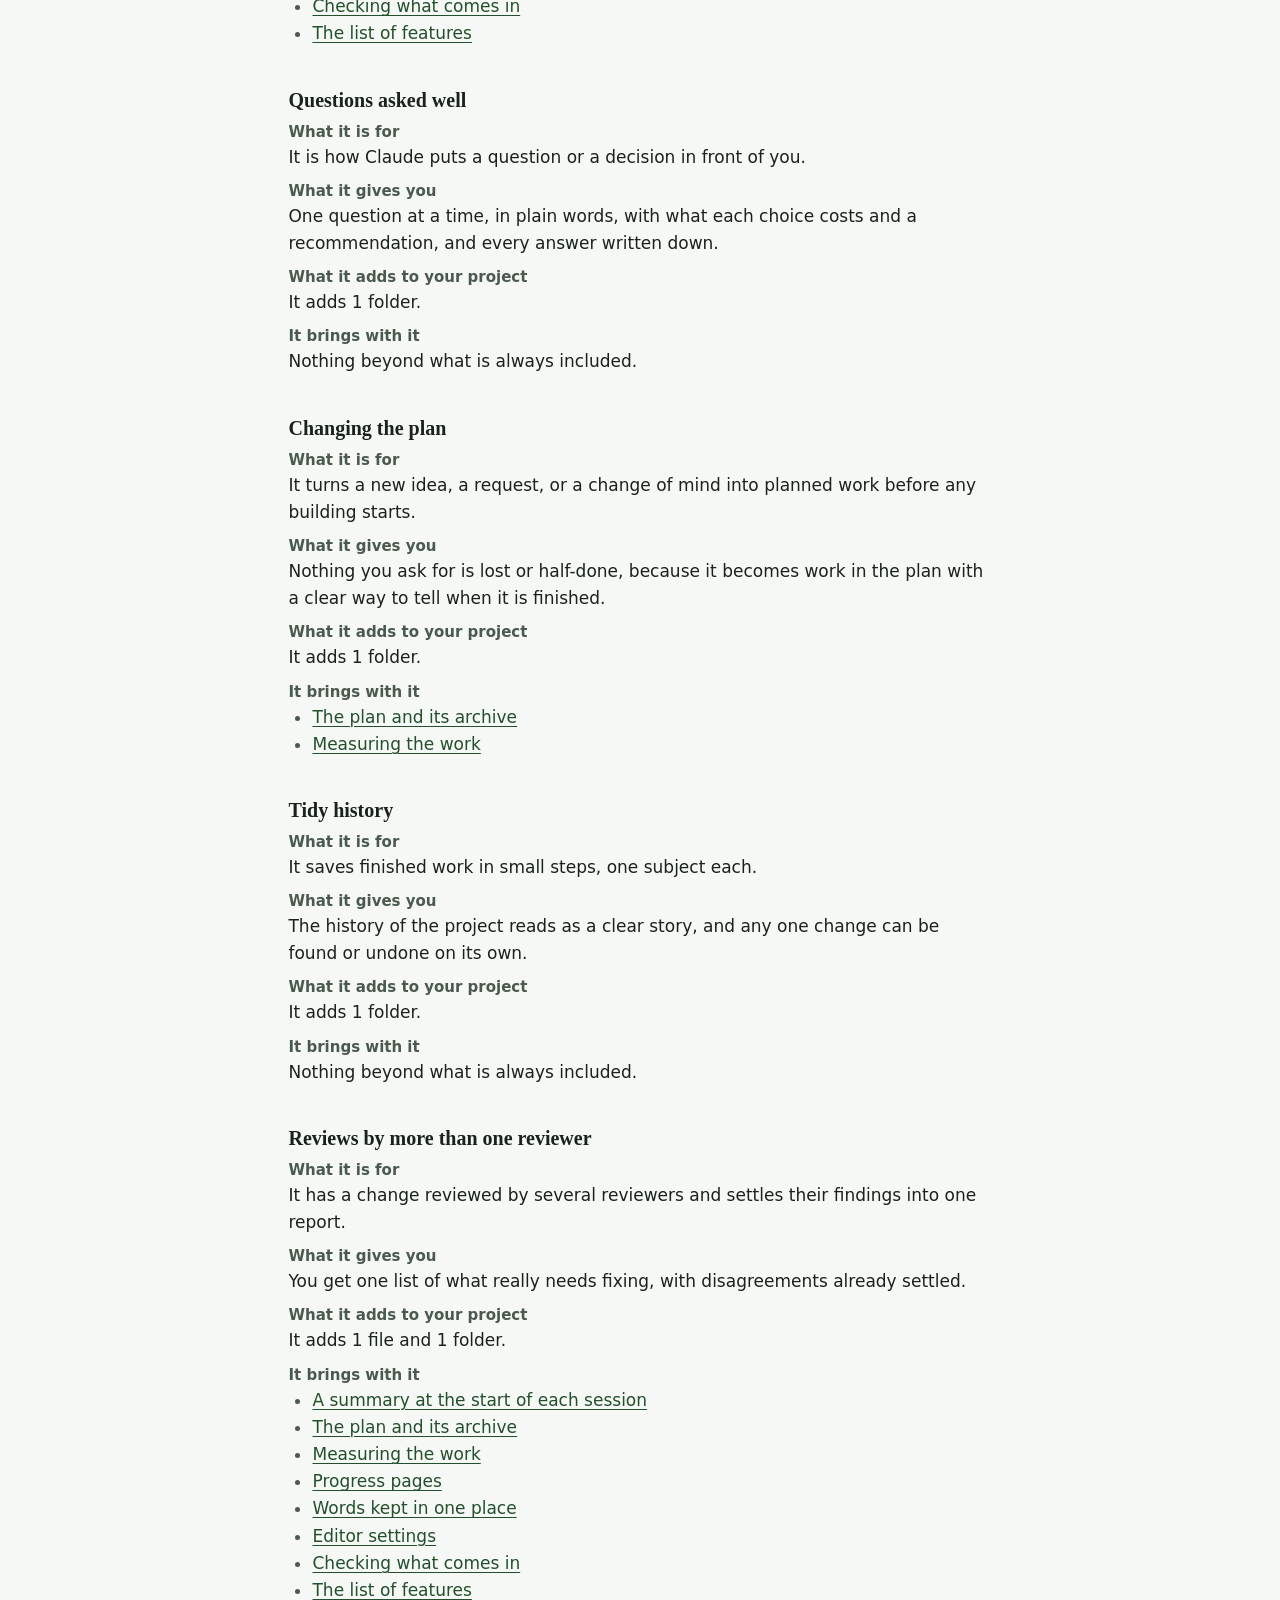
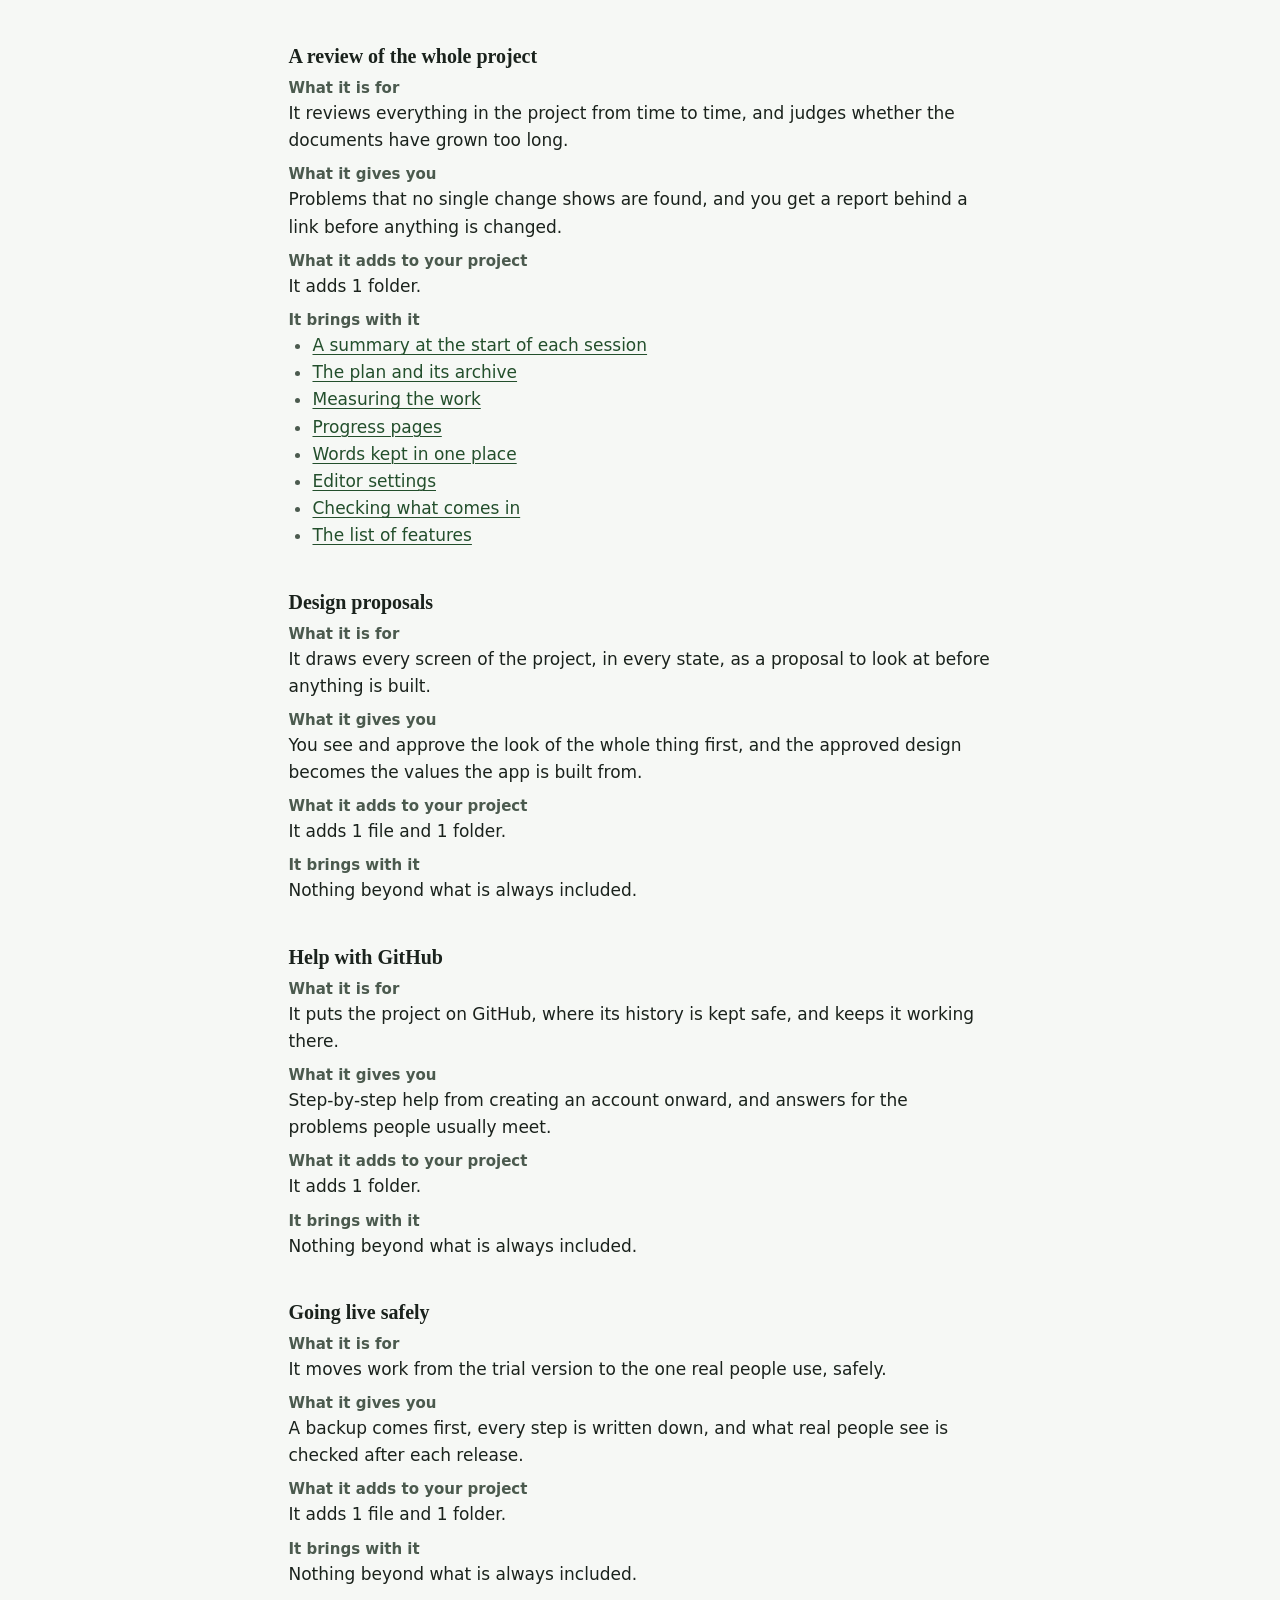
==== commit 021fef92: "Publish the setup guide built from START-HERE.md 7a1ade2ec2221d16b4023ac955294c4a4a3252b2e01e5fa3f7c" ====
--- a/features.html
+++ b/features.html
@@ -29,7 +29,7 @@
 <dt>What it gives you</dt>
 <dd>Before any work is saved, it looks for names, addresses, and other private words you list, and refuses to save while one is there.</dd>
 <dt>What it adds to your project</dt>
-<dd>It adds 4 files, and switches on 1 check.</dd>
+<dd>It adds 6 files, and switches on 1 check.</dd>
 <dt>It brings with it</dt>
 <dd>Nothing beyond what is always included.</dd>
 </dl>
@@ -99,7 +99,7 @@
 <dt>What it gives you</dt>
 <dd>Every helper agrees on the same facts about your project, because each reads them from one place.</dd>
 <dt>What it adds to your project</dt>
-<dd>It adds 14 files.</dd>
+<dd>It adds 16 files.</dd>
 <dt>It brings with it</dt>
 <dd>Nothing beyond what is always included.</dd>
 </dl>
@@ -638,7 +638,7 @@
 <dt>What it gives you</dt>
 <dd>Later projects start with what yours learned, and nothing private leaves your project.</dd>
 <dt>What it adds to your project</dt>
-<dd>It adds 8 files and 1 folder.</dd>
+<dd>It adds 6 files and 1 folder.</dd>
 <dt>It brings with it</dt>
 <dd><ul>
 <li><a href="#session-start">A summary at the start of each session</a></li>
@@ -762,7 +762,7 @@
 <dt>What it gives you</dt>
 <dd>Lessons that cost something to learn, such as what broke and what was tried, can be found and kept without anyone rereading old chats.</dd>
 <dt>What it adds to your project</dt>
-<dd>It adds 3 files.</dd>
+<dd>It adds 5 files.</dd>
 <dt>It brings with it</dt>
 <dd><ul>
 <li><a href="#work-measurements">Measuring the work</a></li>
@@ -1099,6 +1099,23 @@
 </ul></dd>
 </dl>
 </section>
+<section class="feature" id="local-model">
+<h3>A free model on your own computer</h3>
+<dl>
+<dt>What it is for</dt>
+<dd>It sets up a language model that runs on your computer, for reading long files and logs without spending Claude usage.</dd>
+<dt>What it gives you</dt>
+<dd>A model sized to your computer, checked before it is trusted, and kept away from reviewing code, where it was measured and failed.</dd>
+<dt>What it adds to your project</dt>
+<dd>It adds 1 file and 1 folder.</dd>
+<dt>It brings with it</dt>
+<dd><ul>
+<li><a href="#message-catalogs">Words kept in one place</a></li>
+<li><a href="#skill-library">The skill library</a></li>
+<li><a href="#feature-list">The list of features</a></li>
+</ul></dd>
+</dl>
+</section>
 <section class="feature" id="local-network-devices">
 <h3>Printers and machines on your network</h3>
 <dl>
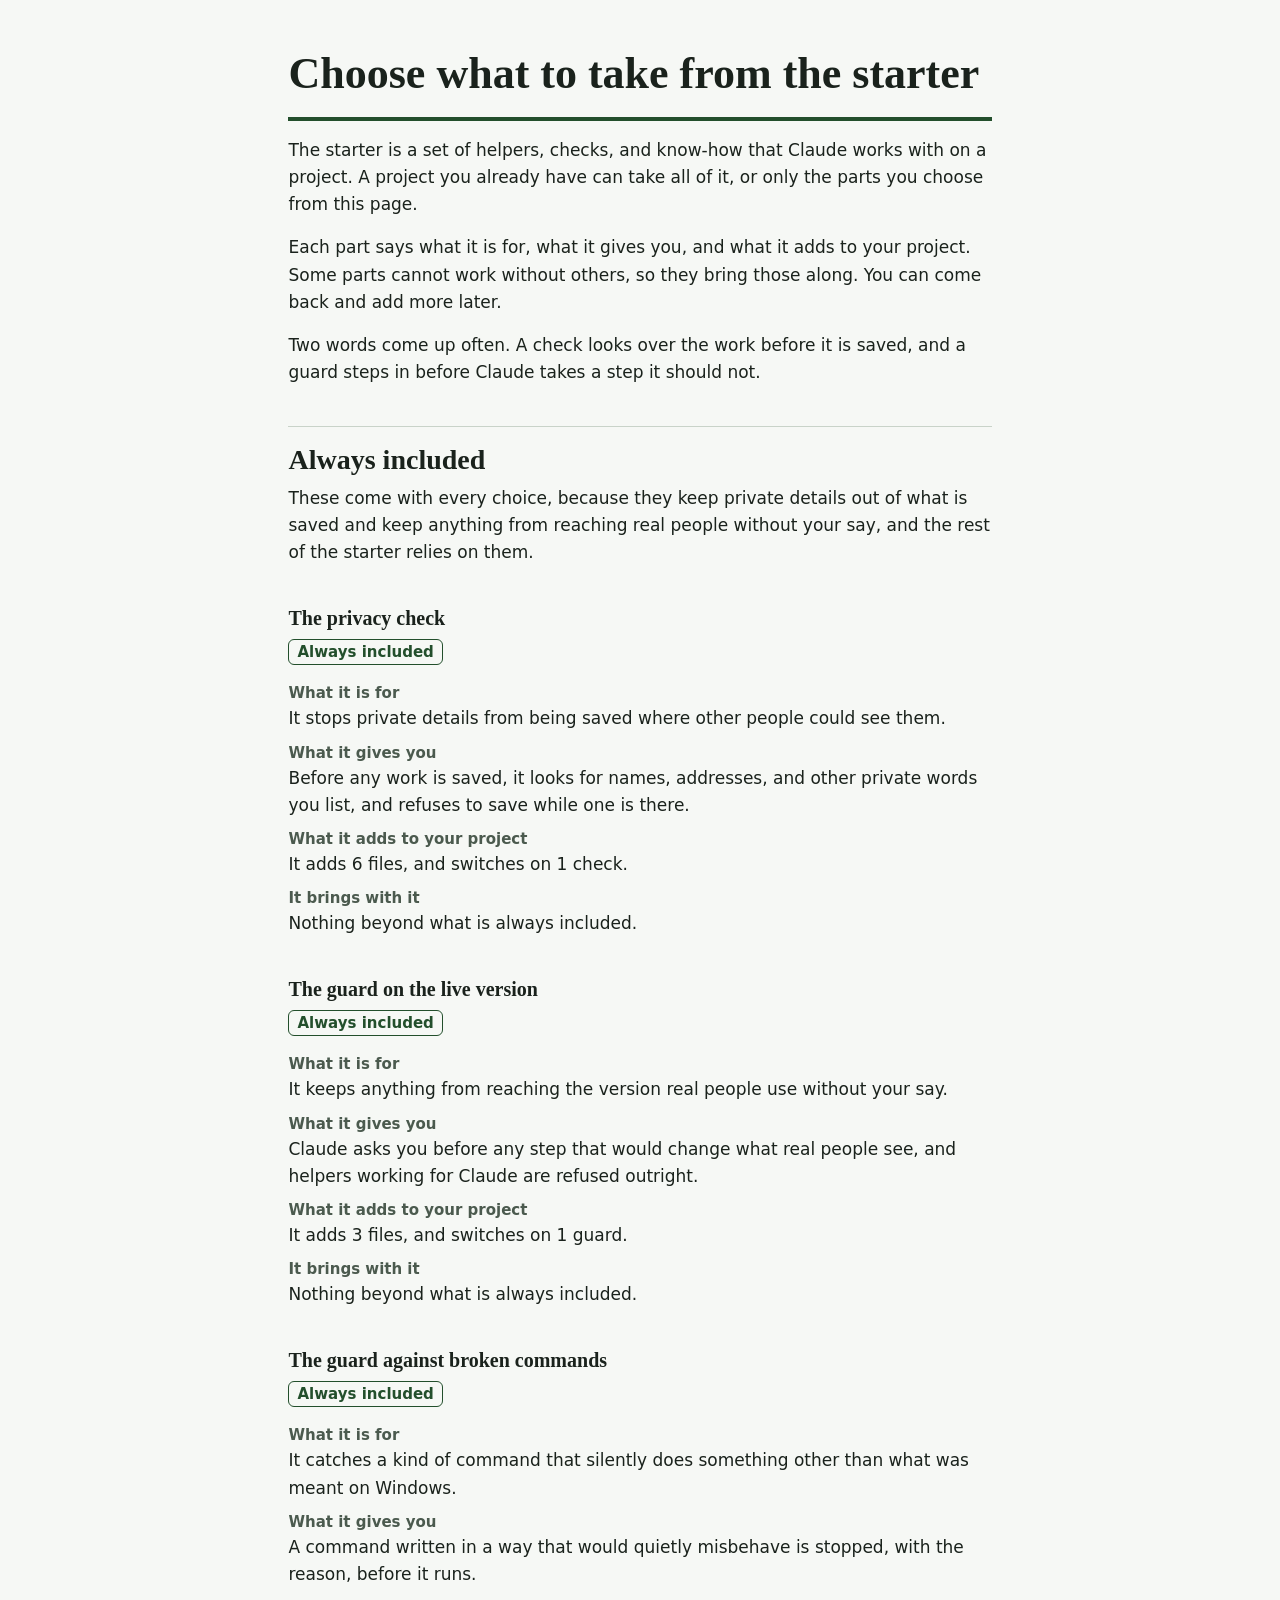
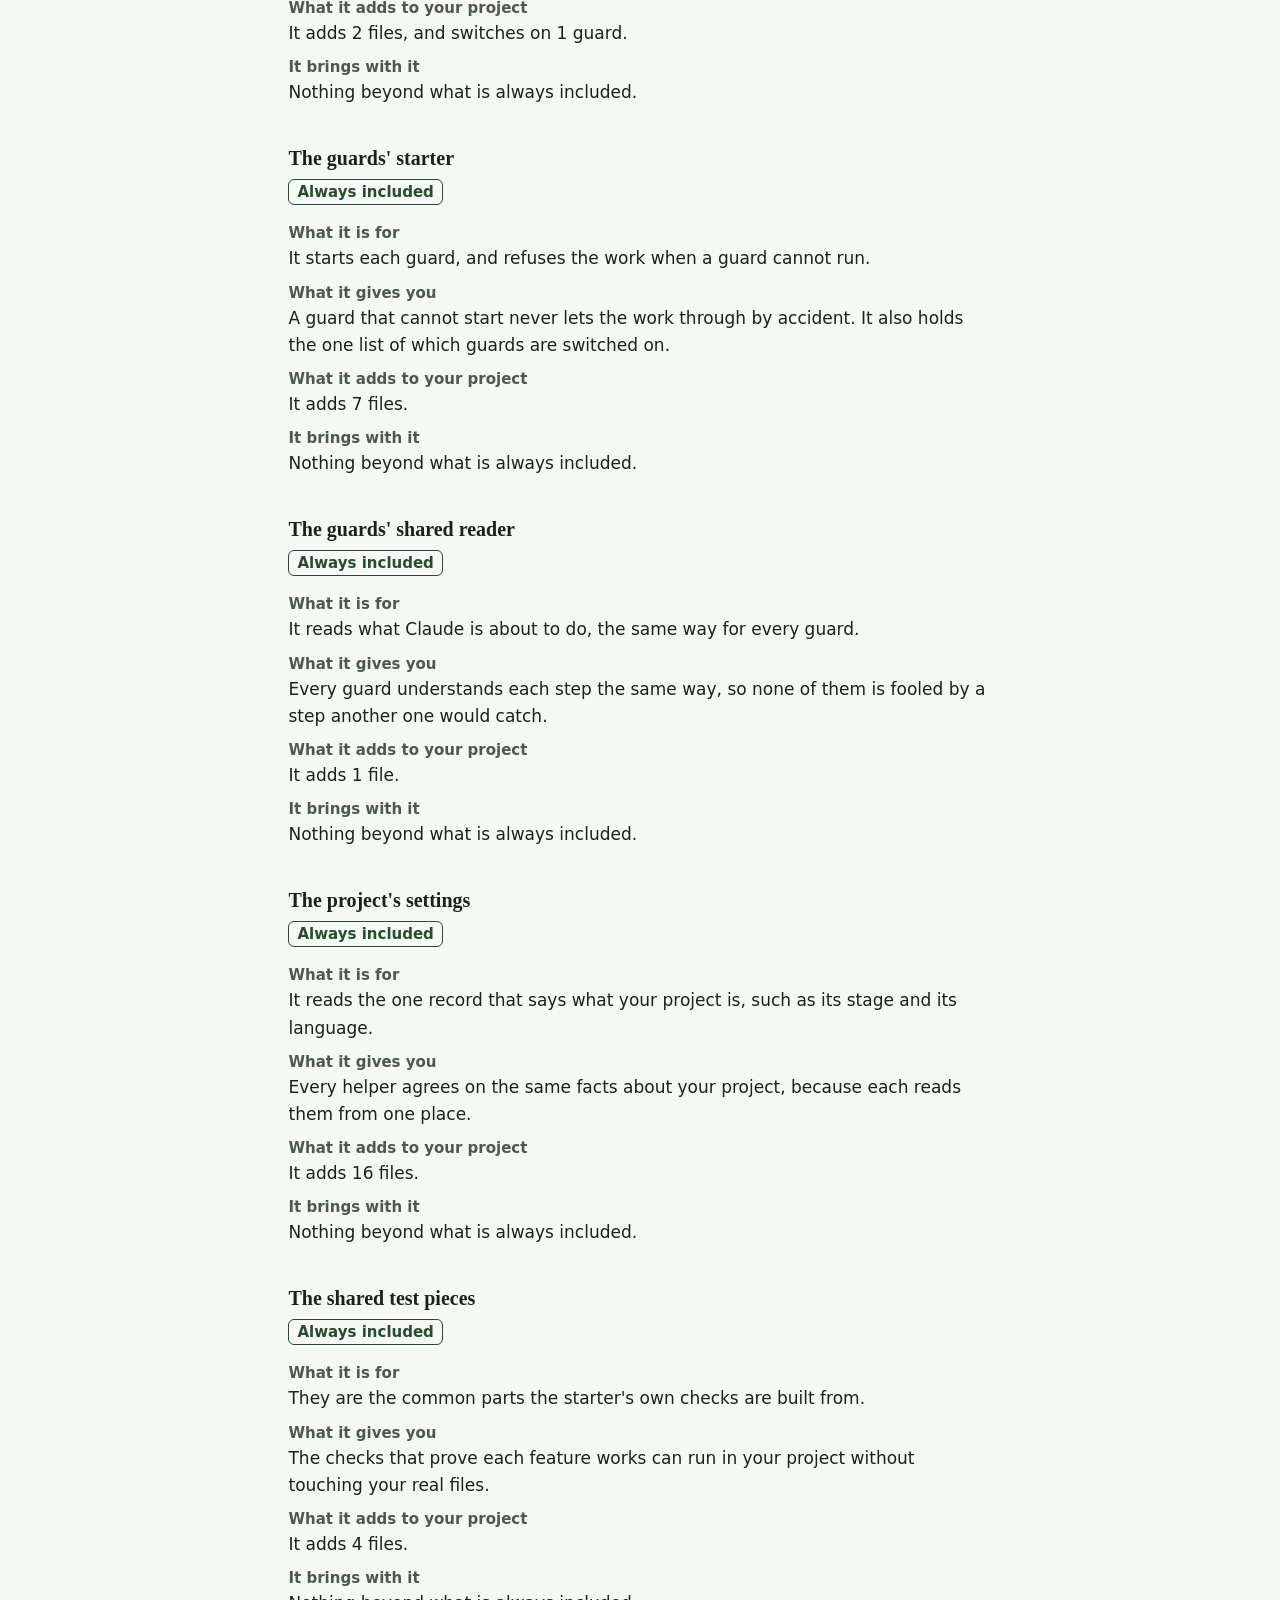
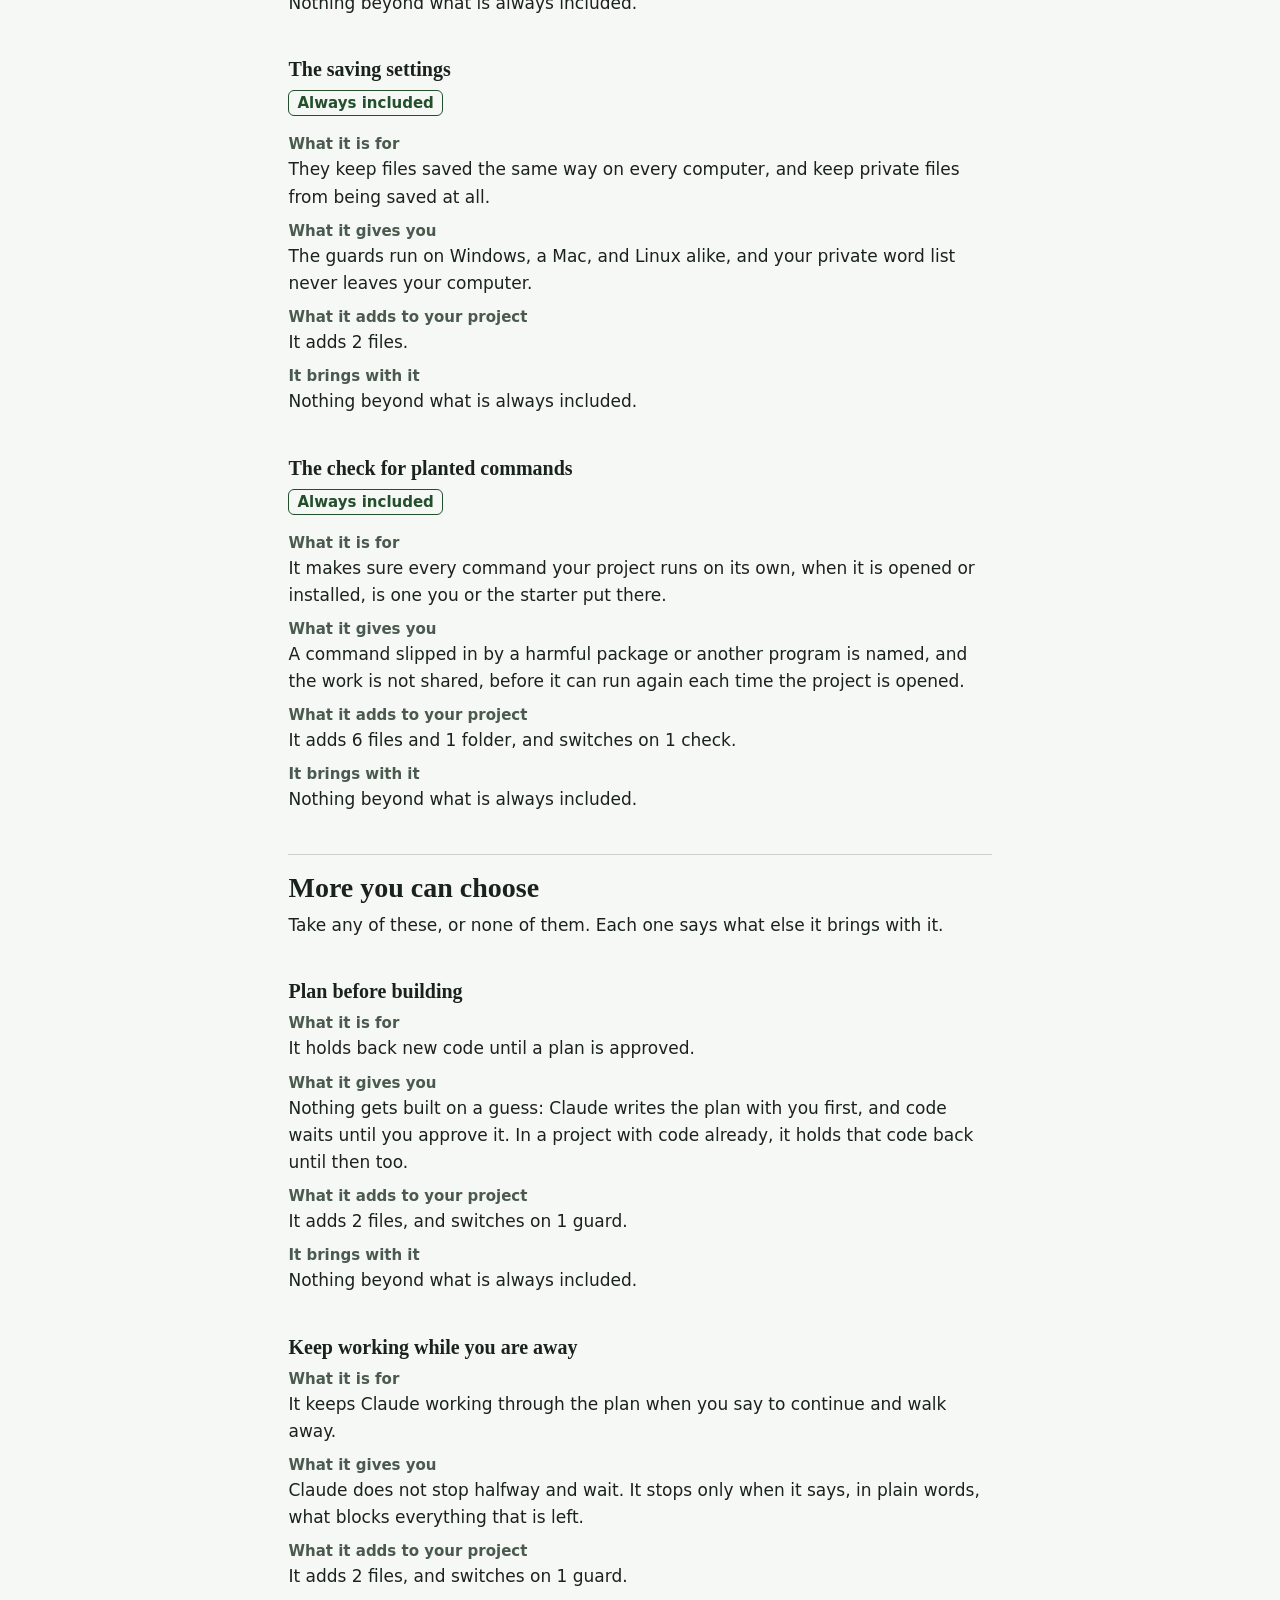
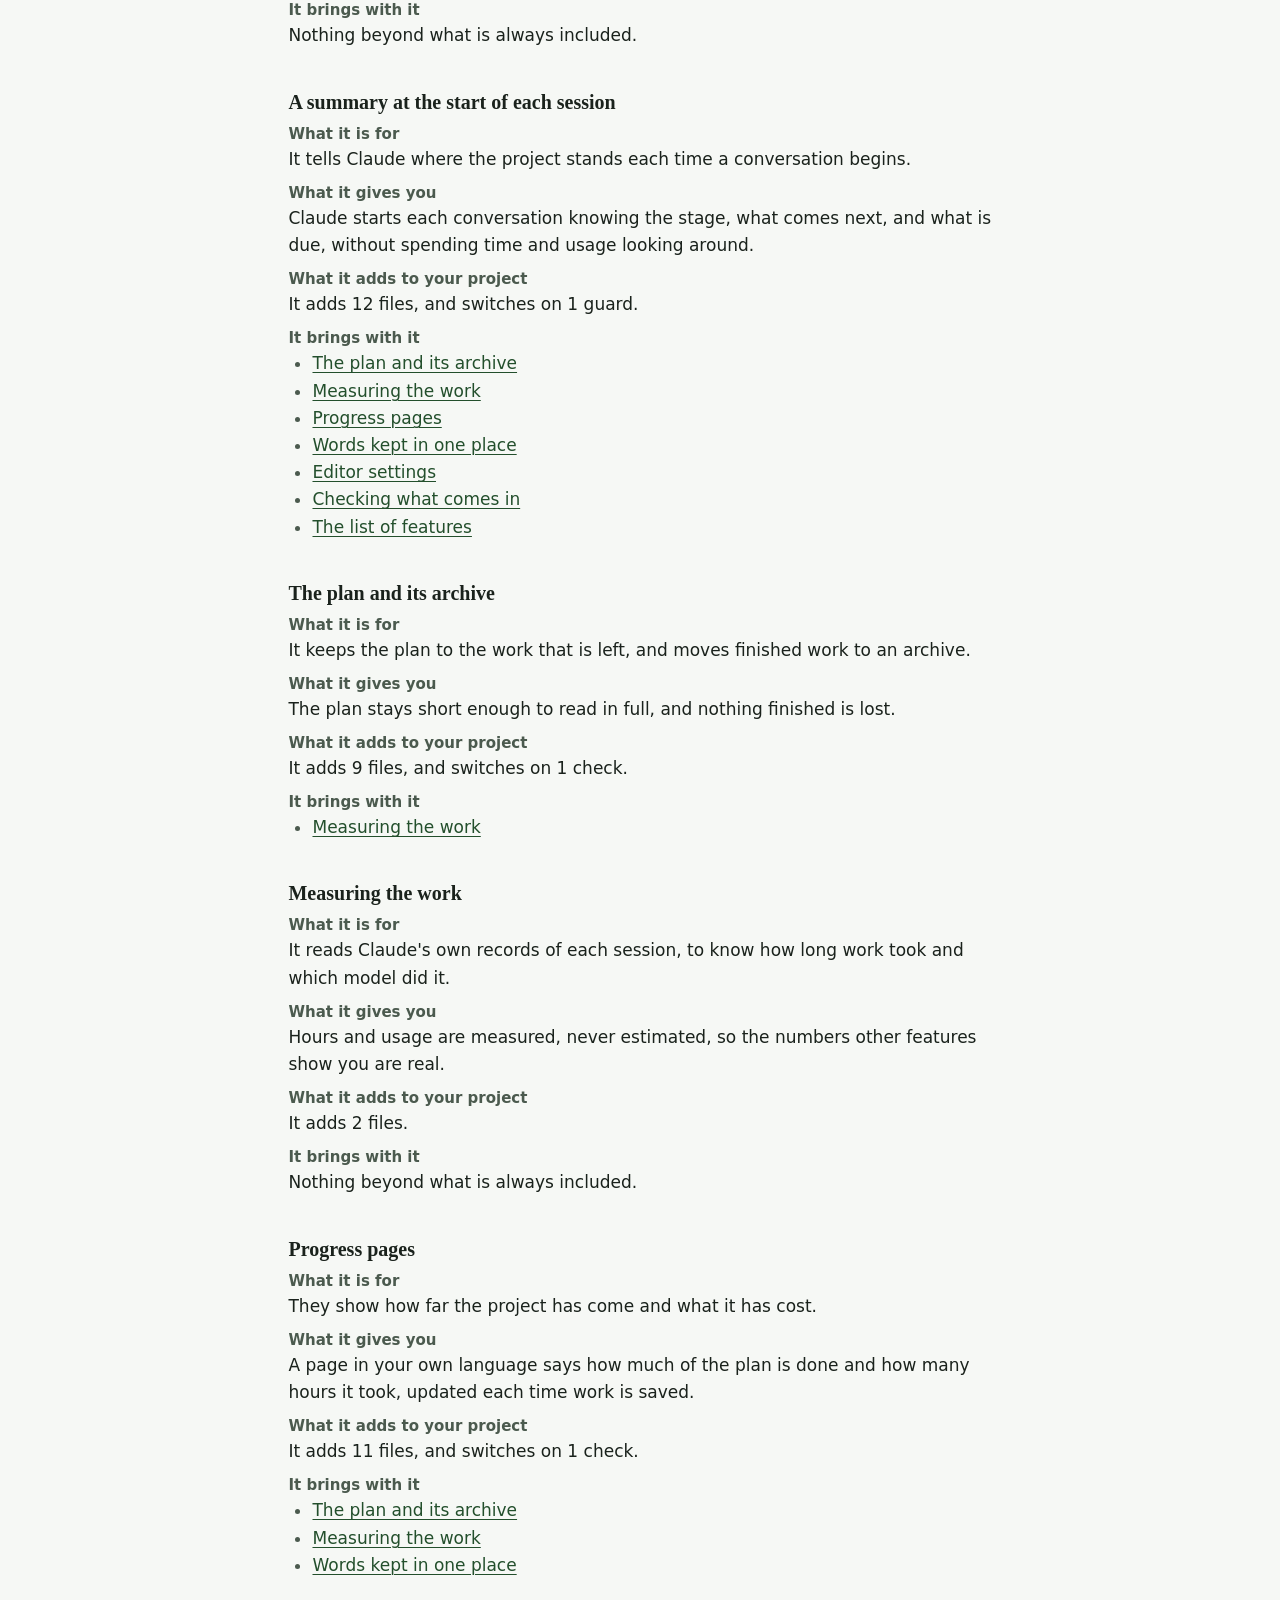
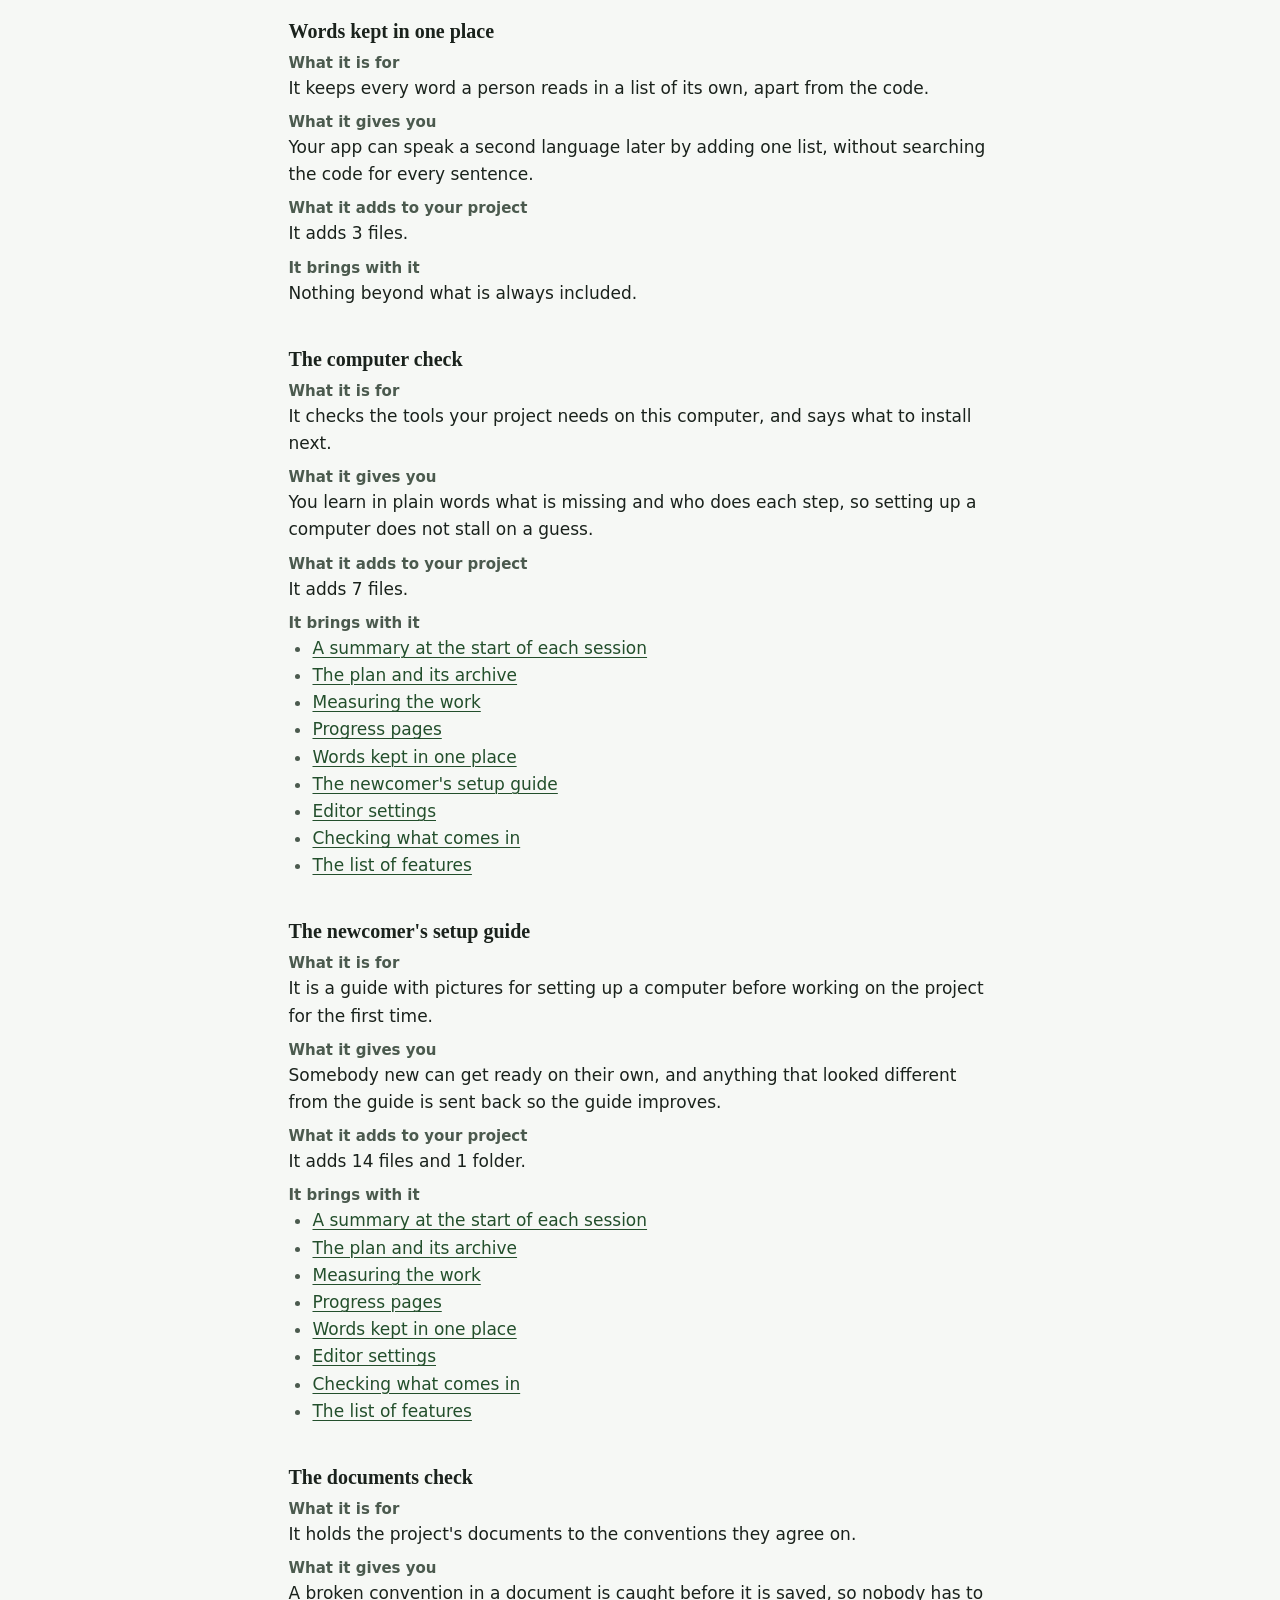
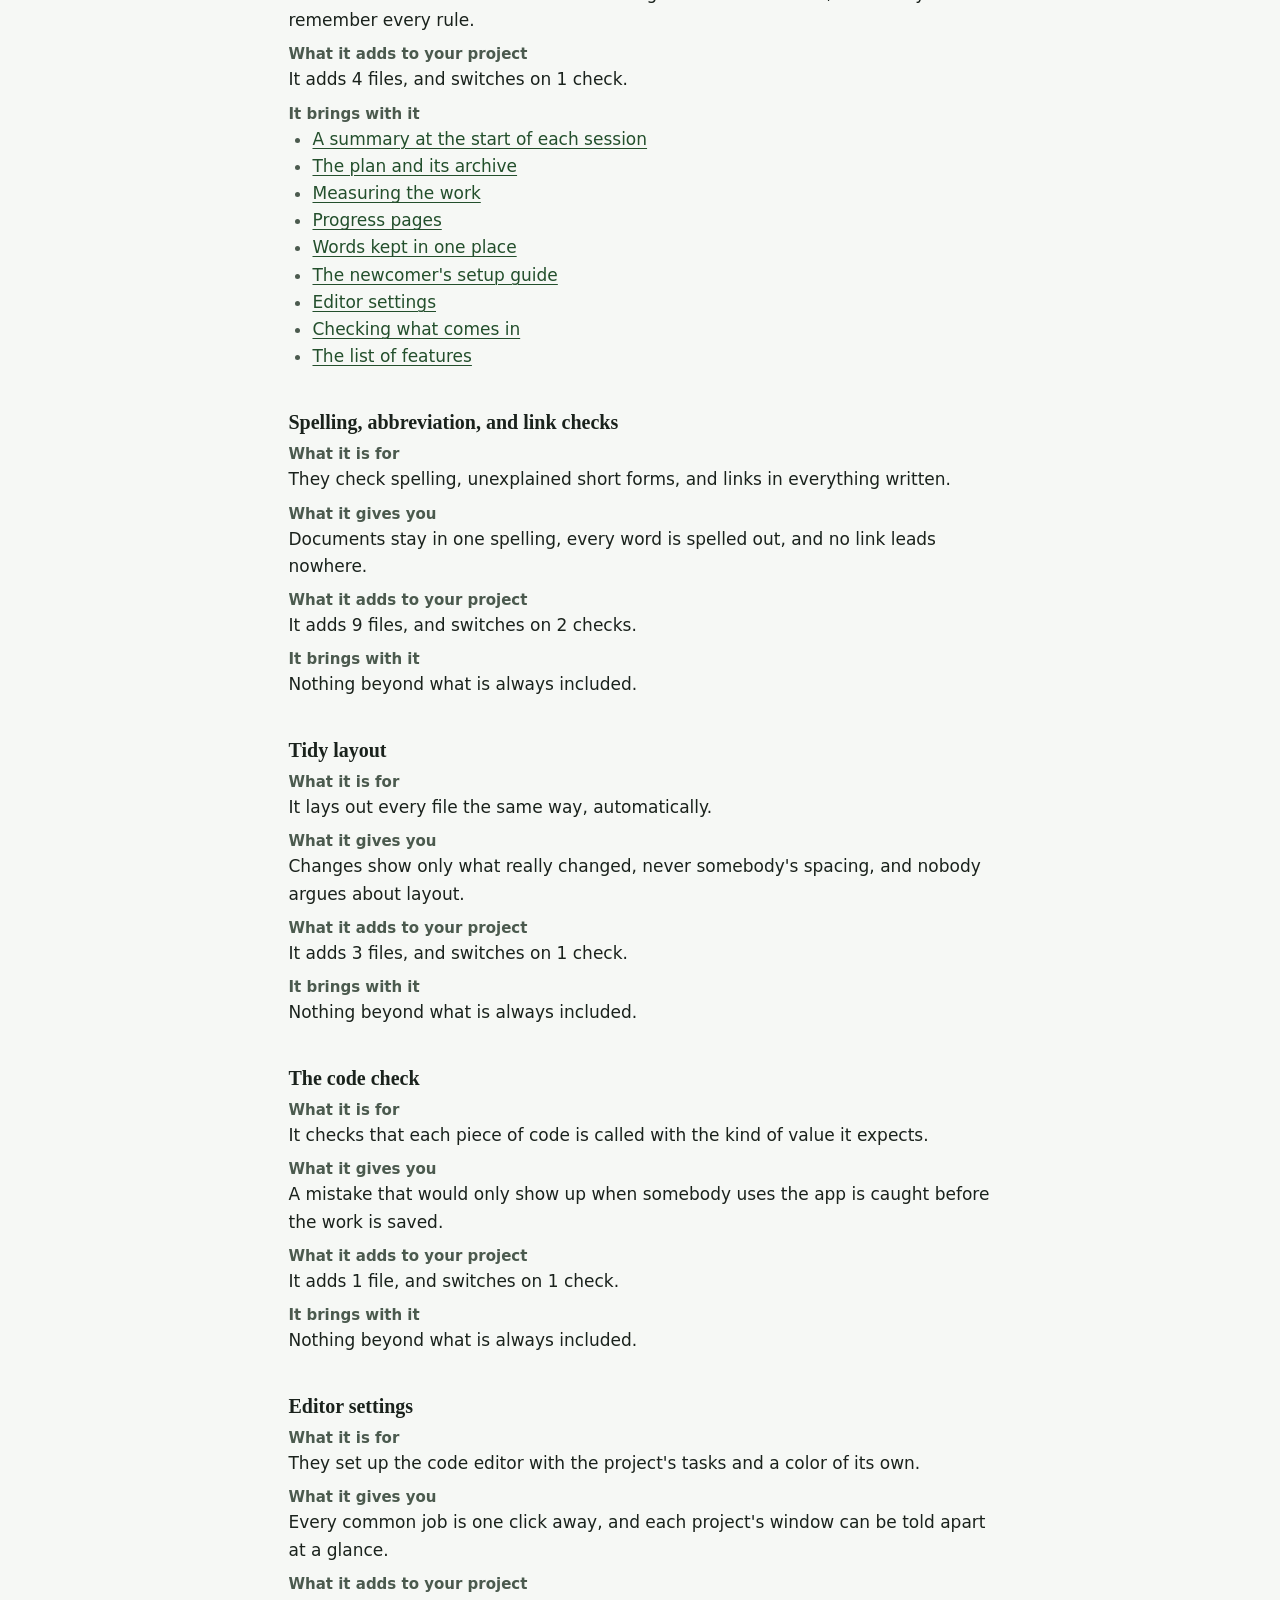
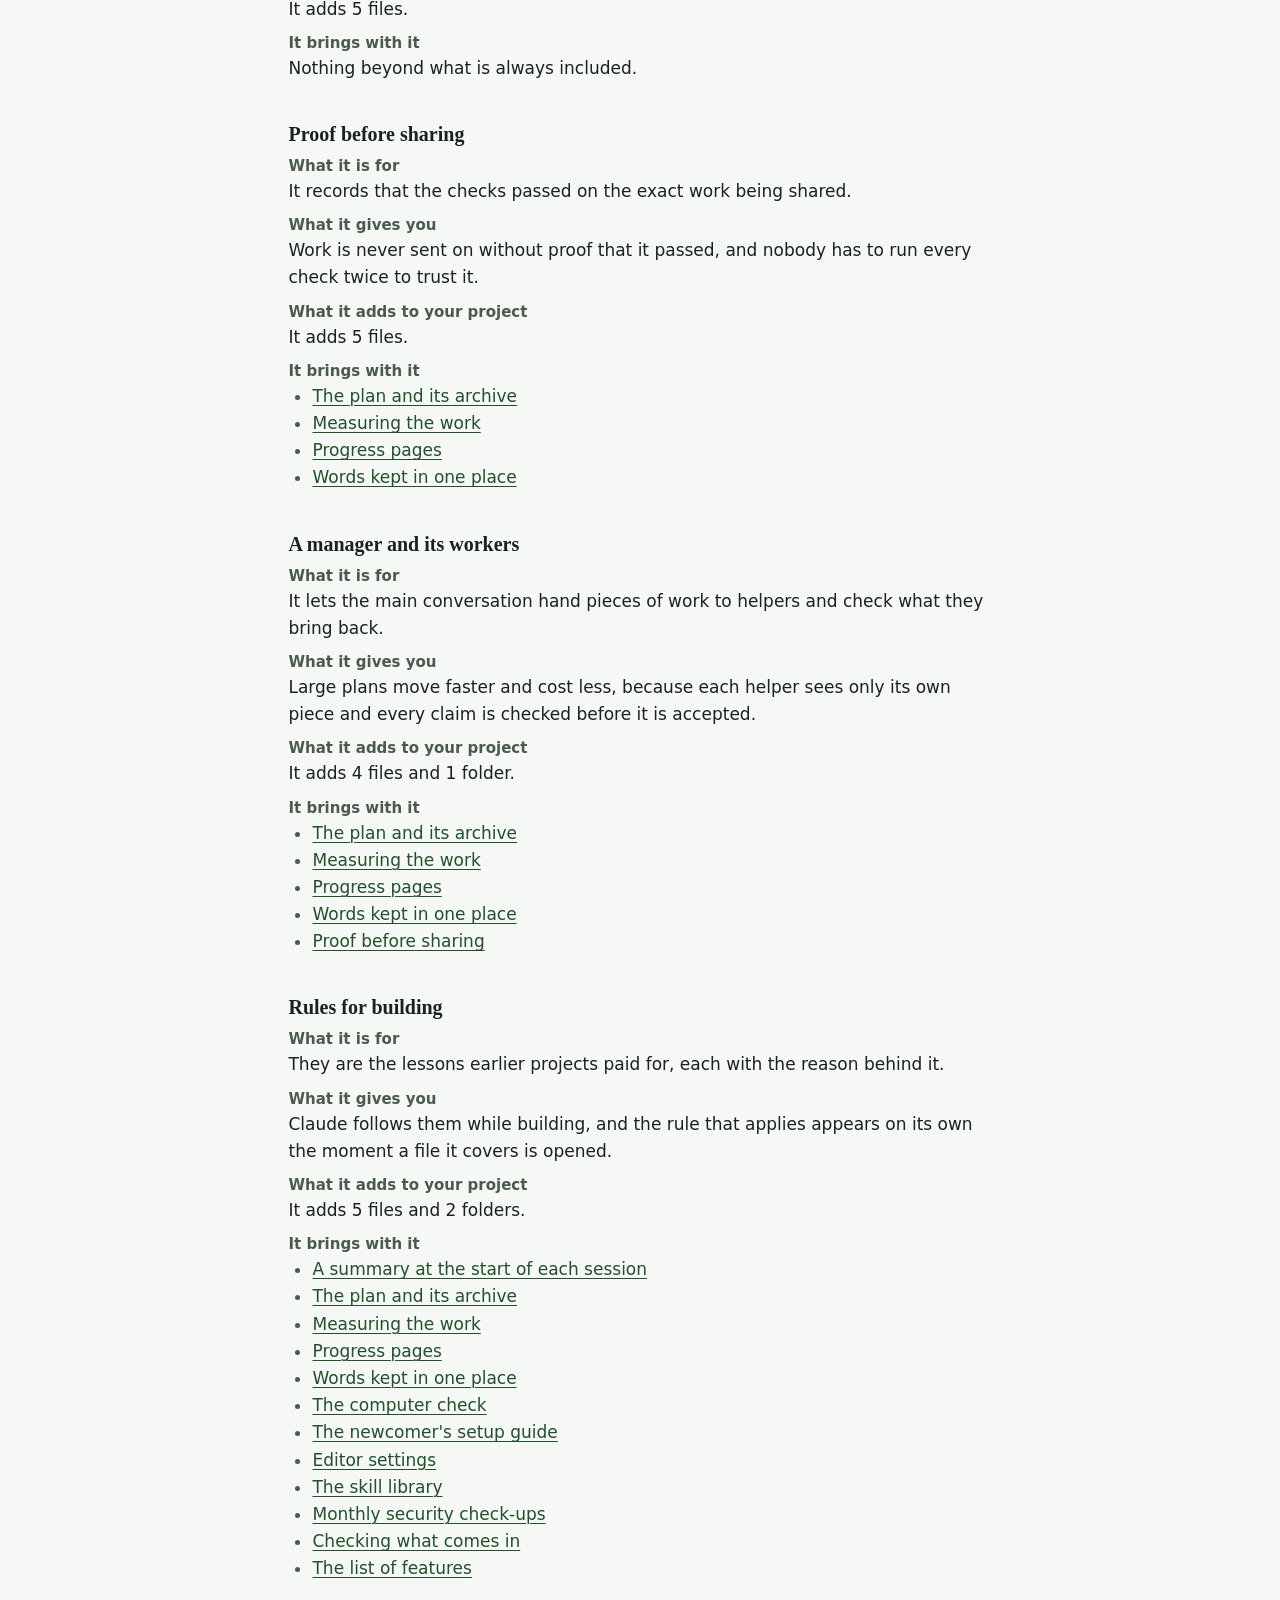
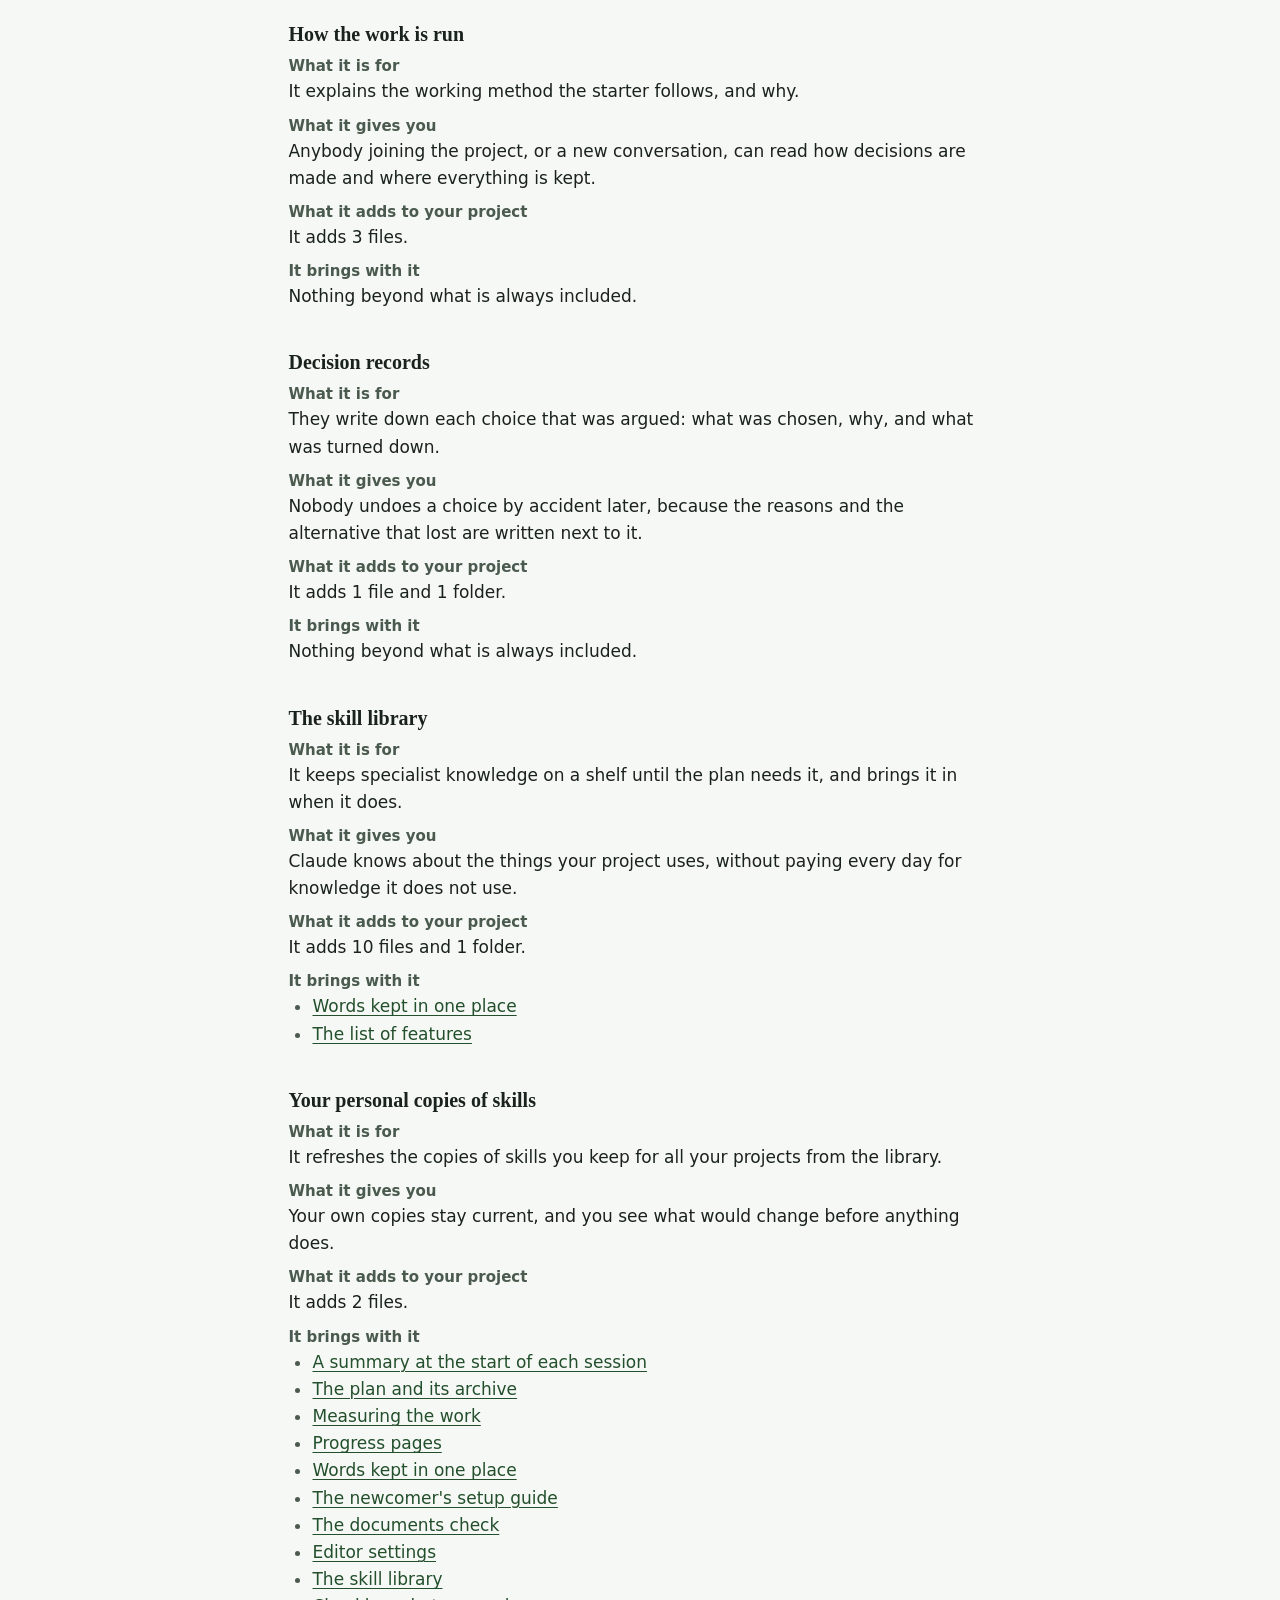
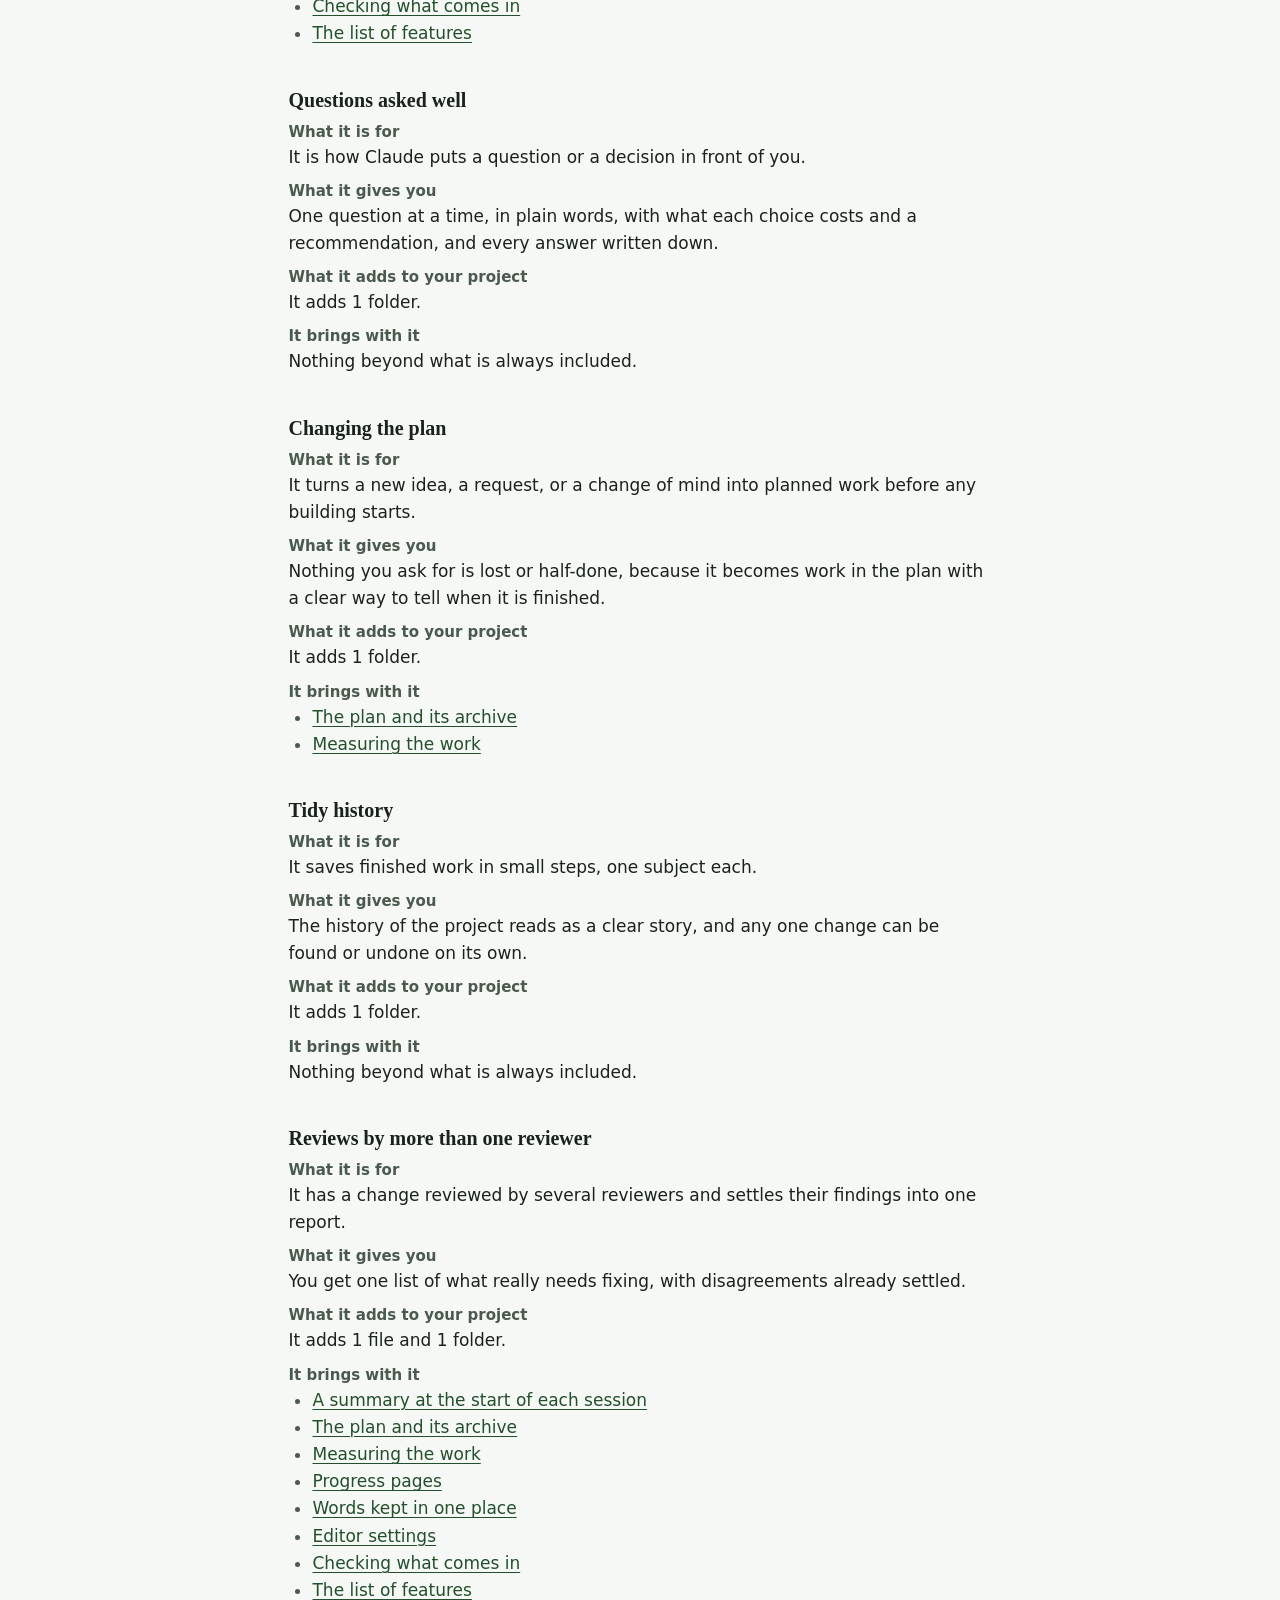
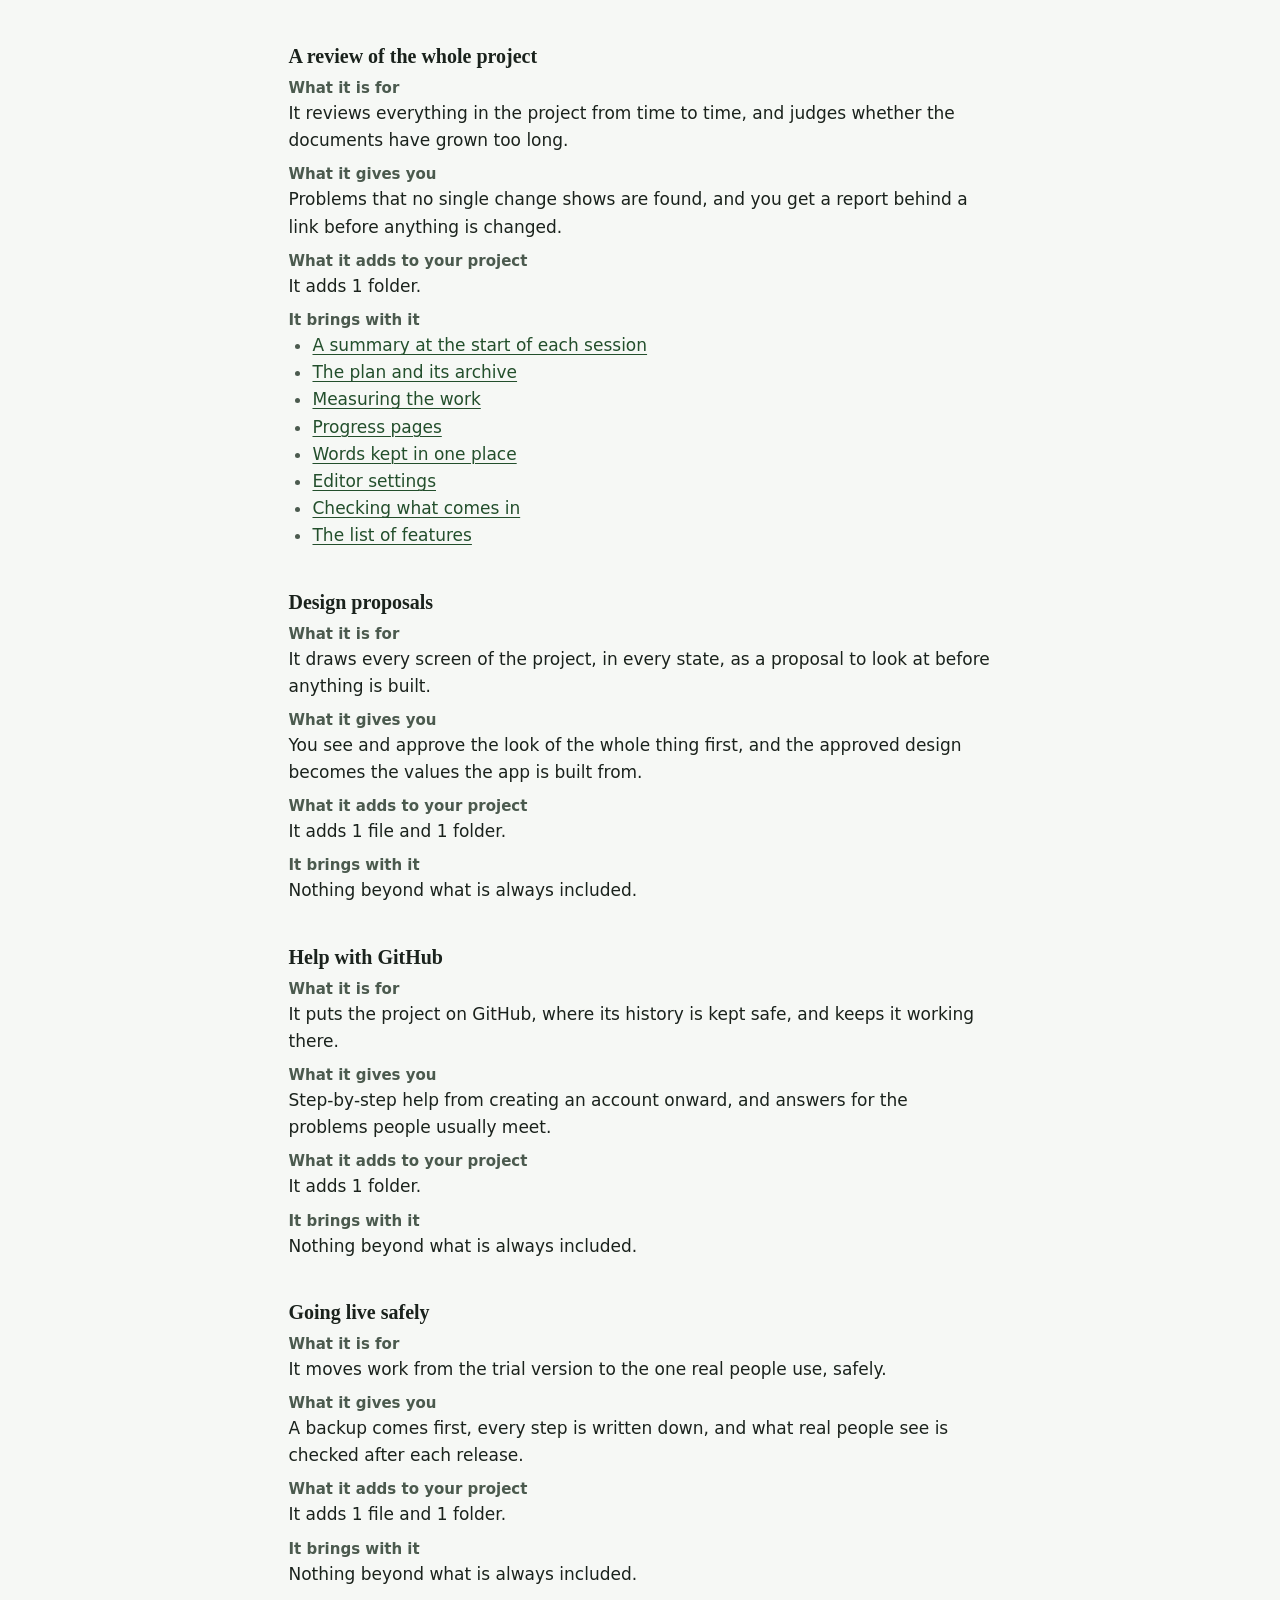
==== commit 7ce4a9dd: "Publish the setup guide built from START-HERE.md 7a1ade2ec2221d16b4023ac955294c4a4a3252b2e01e5fa3f7c" ====
--- a/features.html
+++ b/features.html
@@ -263,7 +263,7 @@
 <dt>What it gives you</dt>
 <dd>You learn in plain words what is missing and who does each step, so setting up a computer does not stall on a guess.</dd>
 <dt>What it adds to your project</dt>
-<dd>It adds 6 files.</dd>
+<dd>It adds 7 files.</dd>
 <dt>It brings with it</dt>
 <dd><ul>
 <li><a href="#session-start">A summary at the start of each session</a></li>
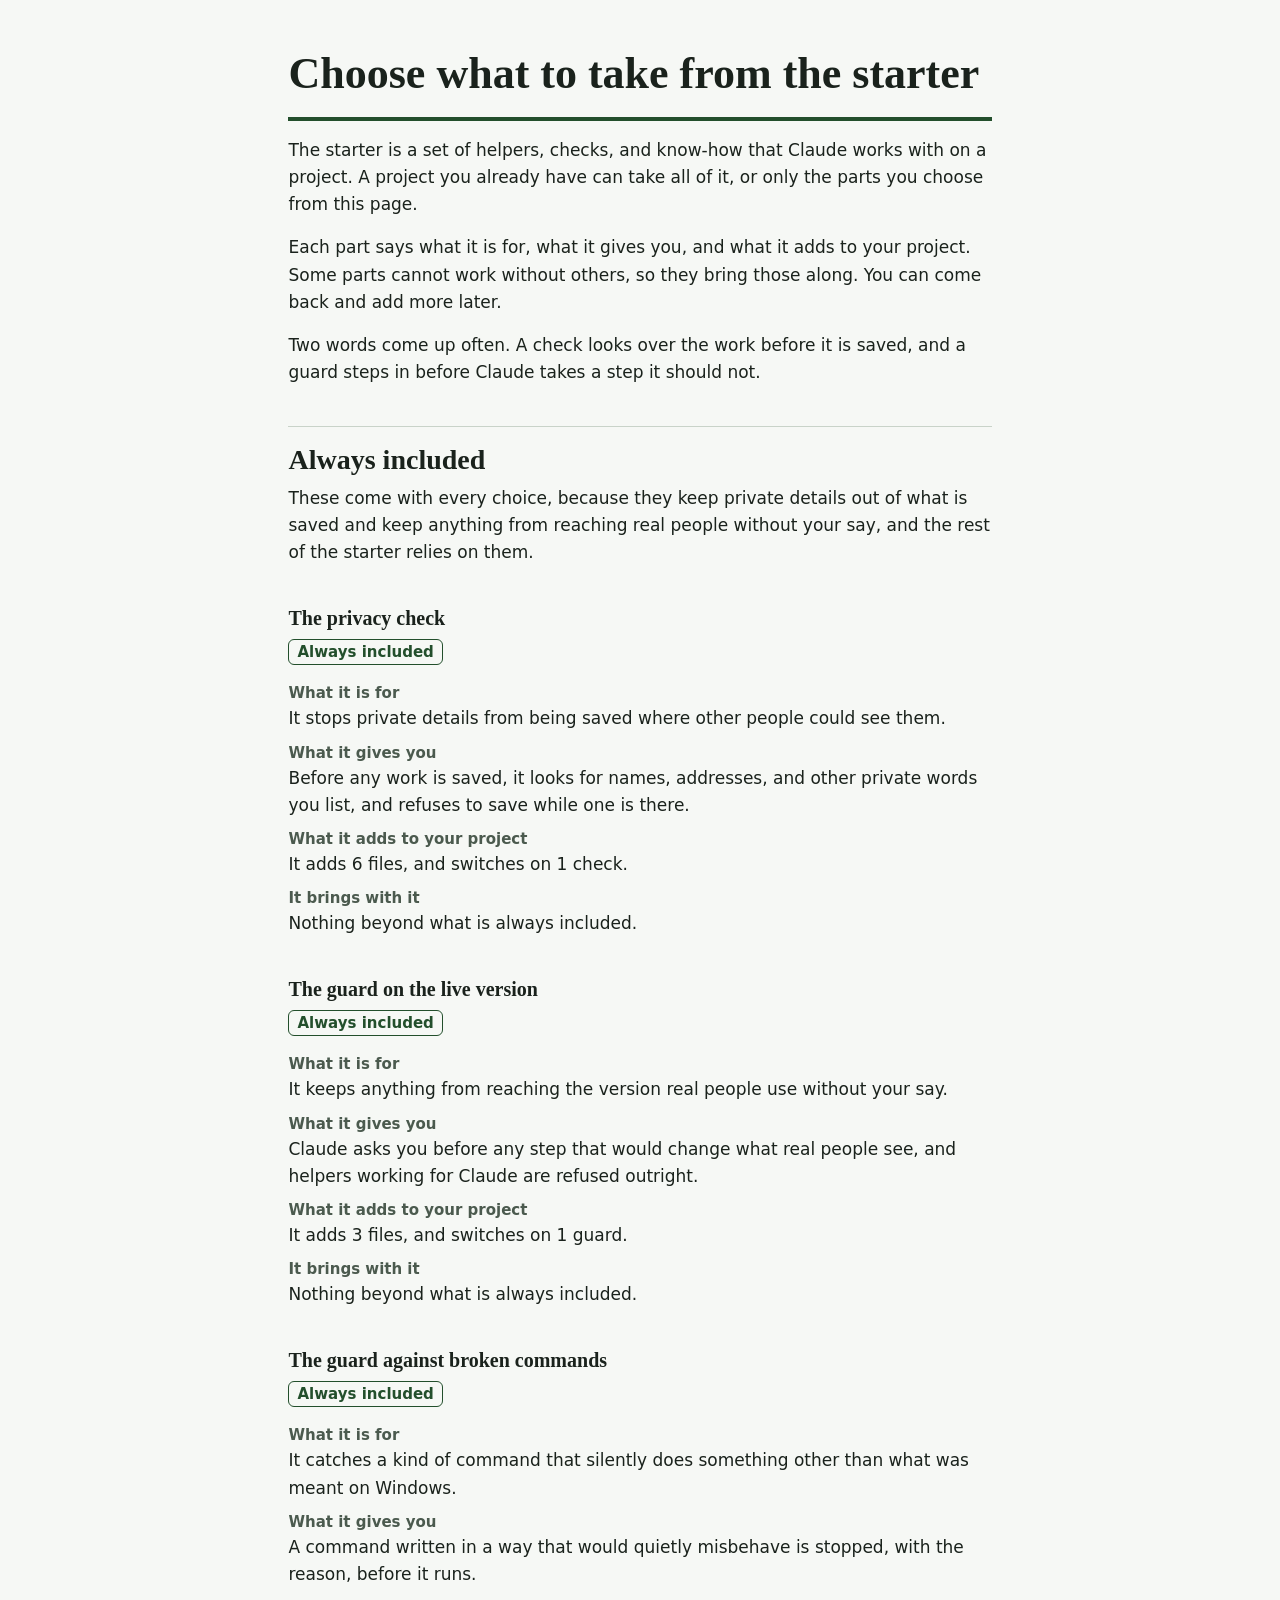
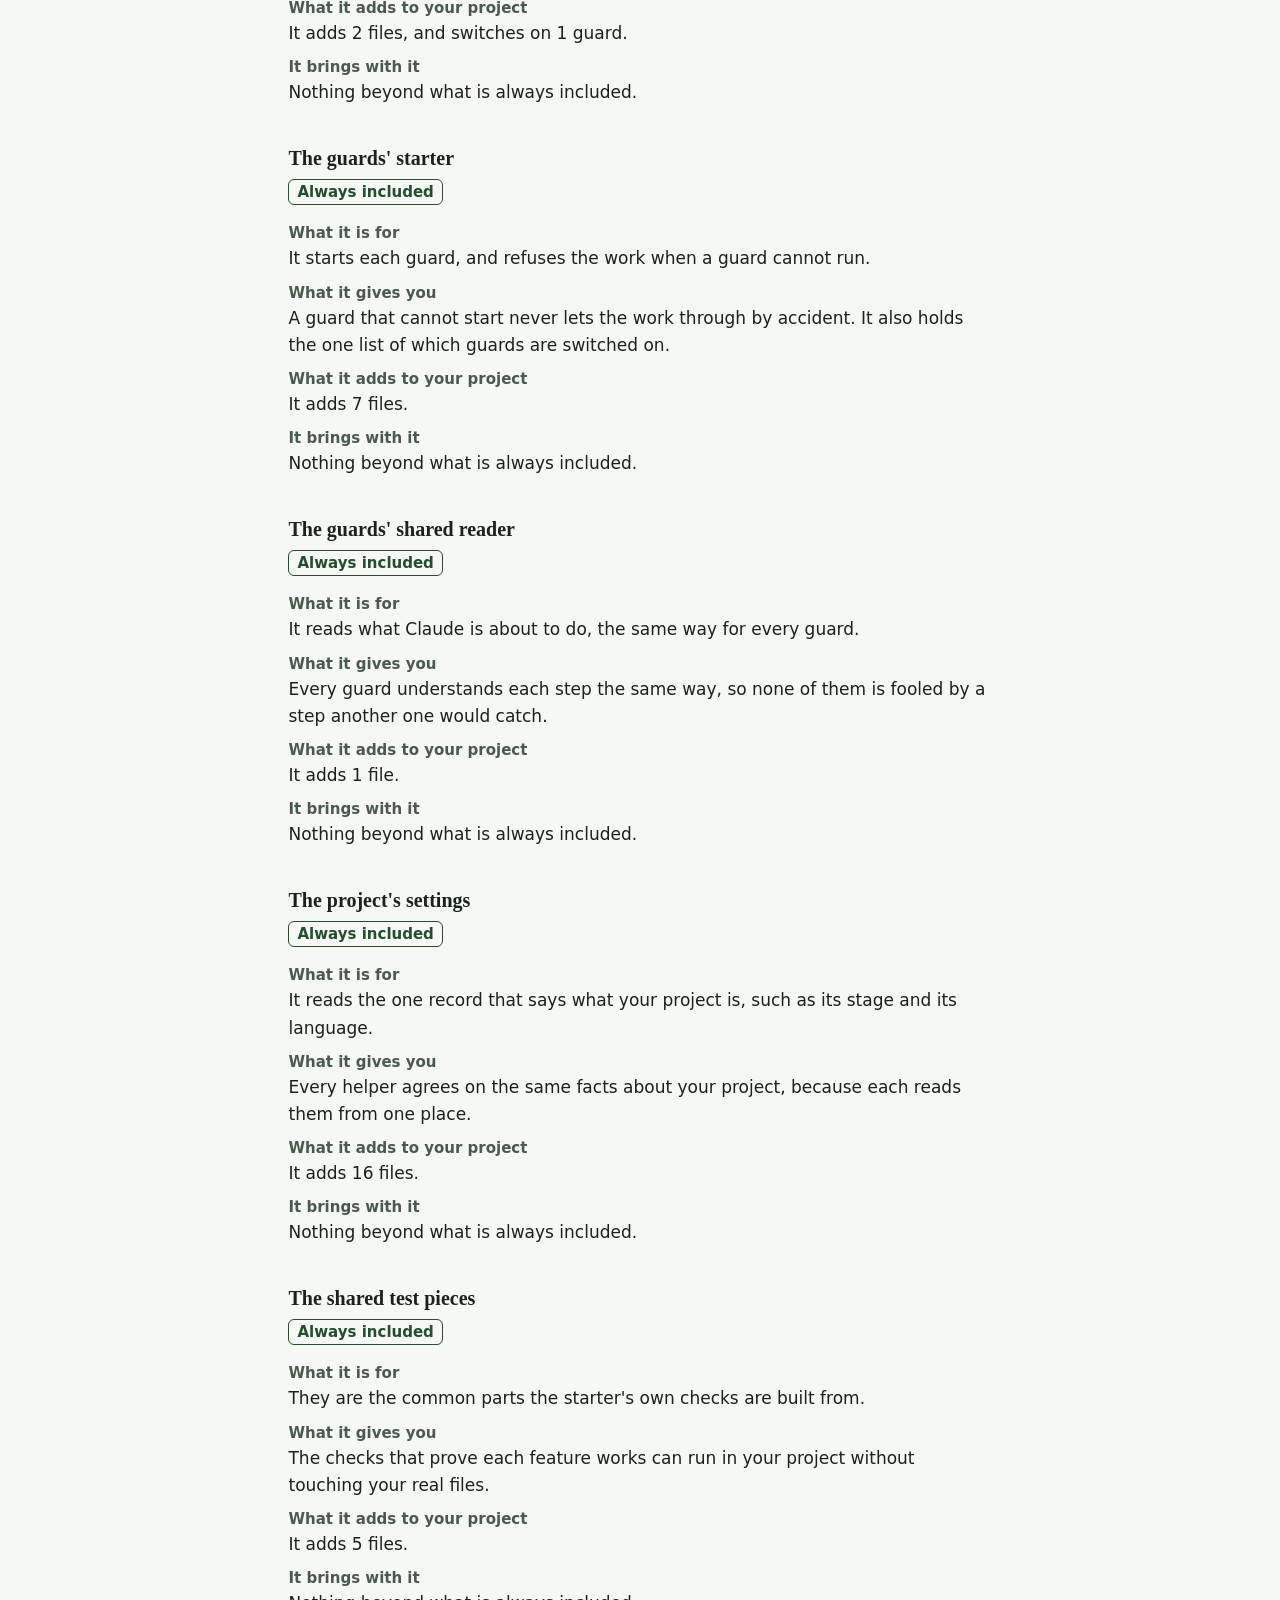
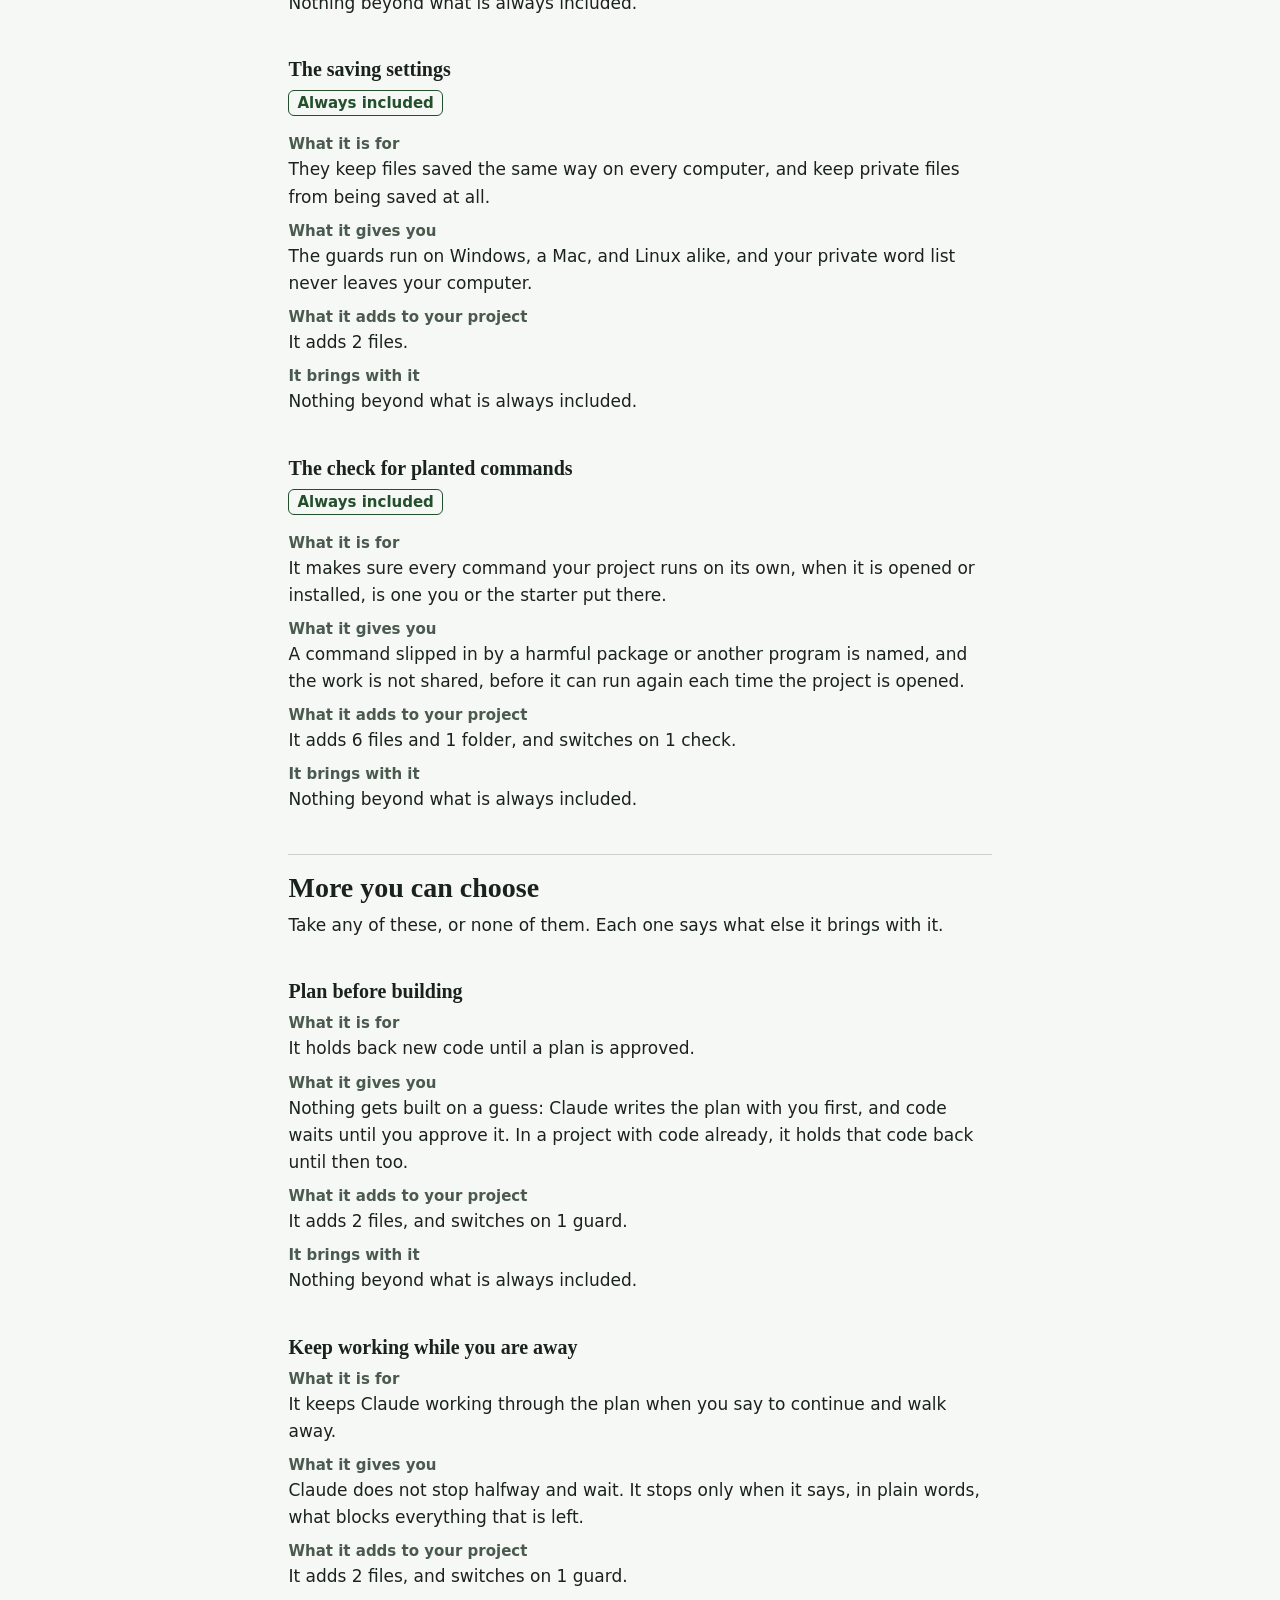
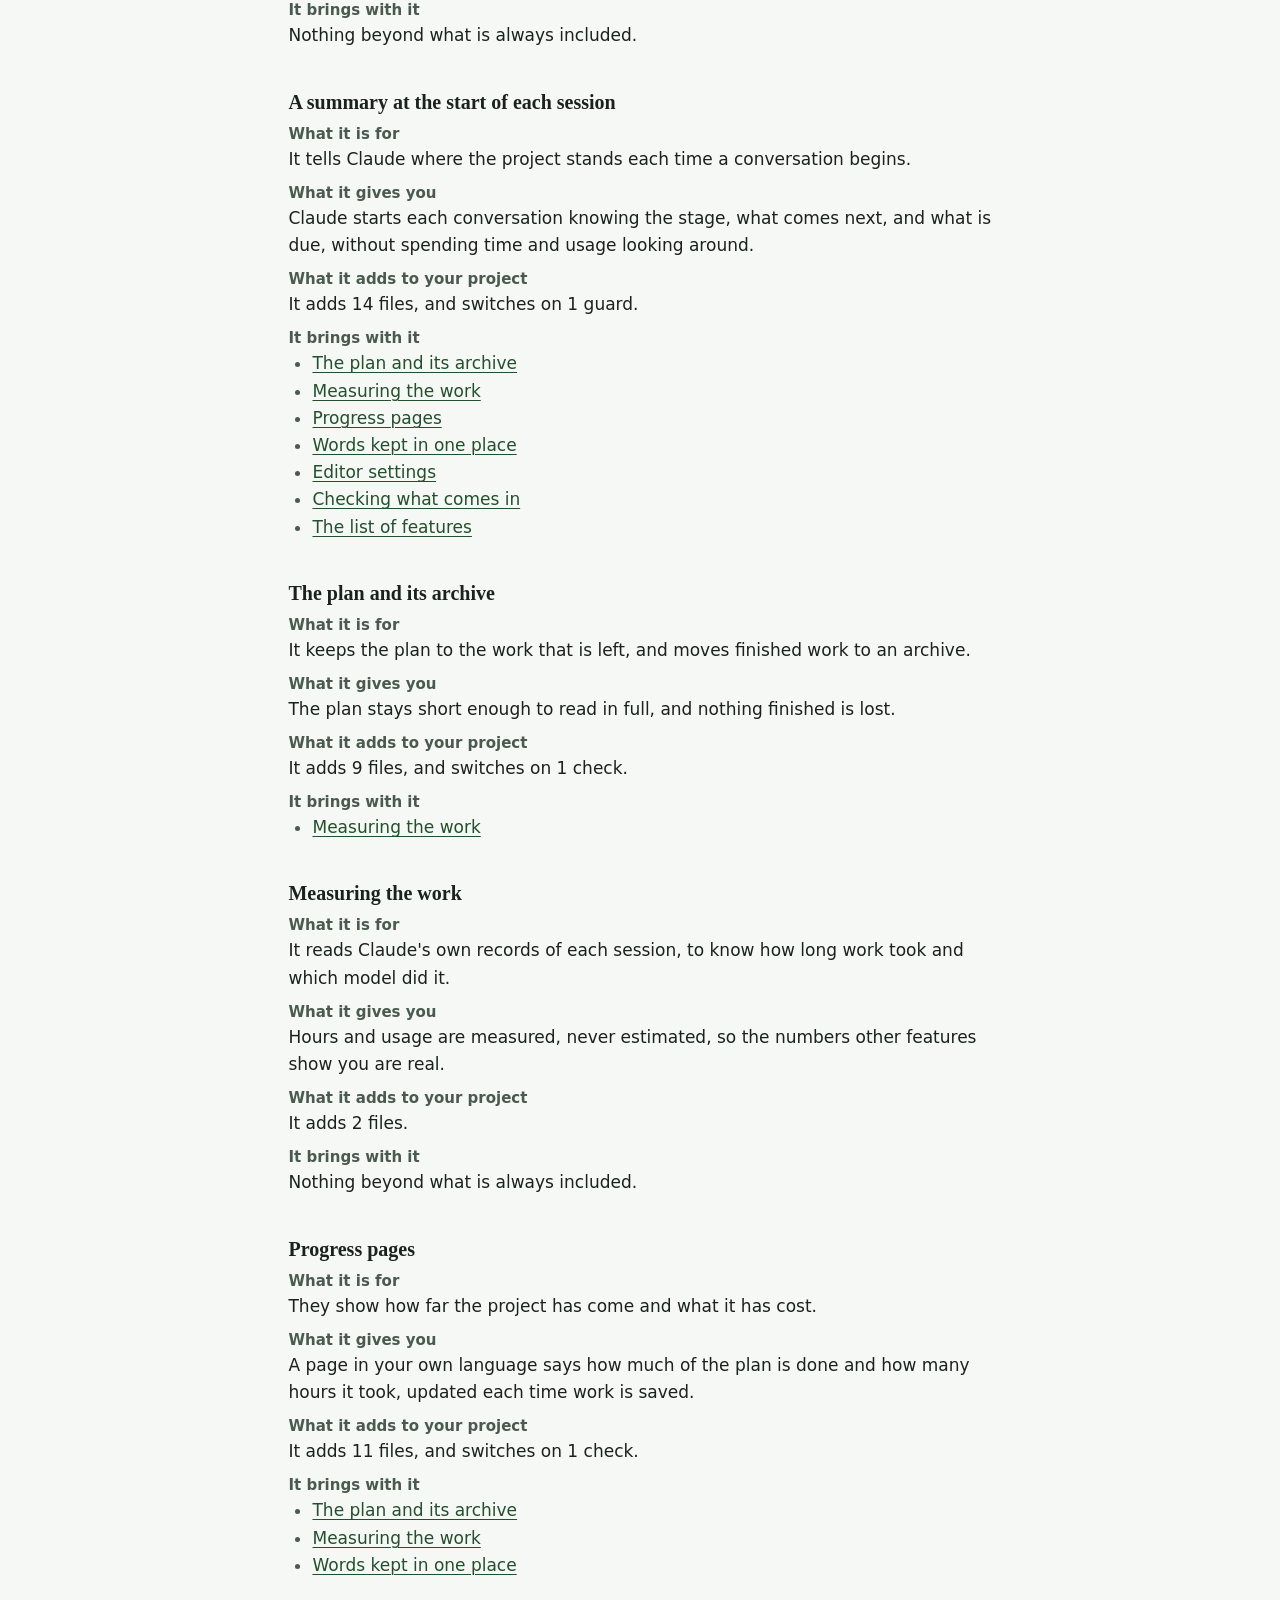
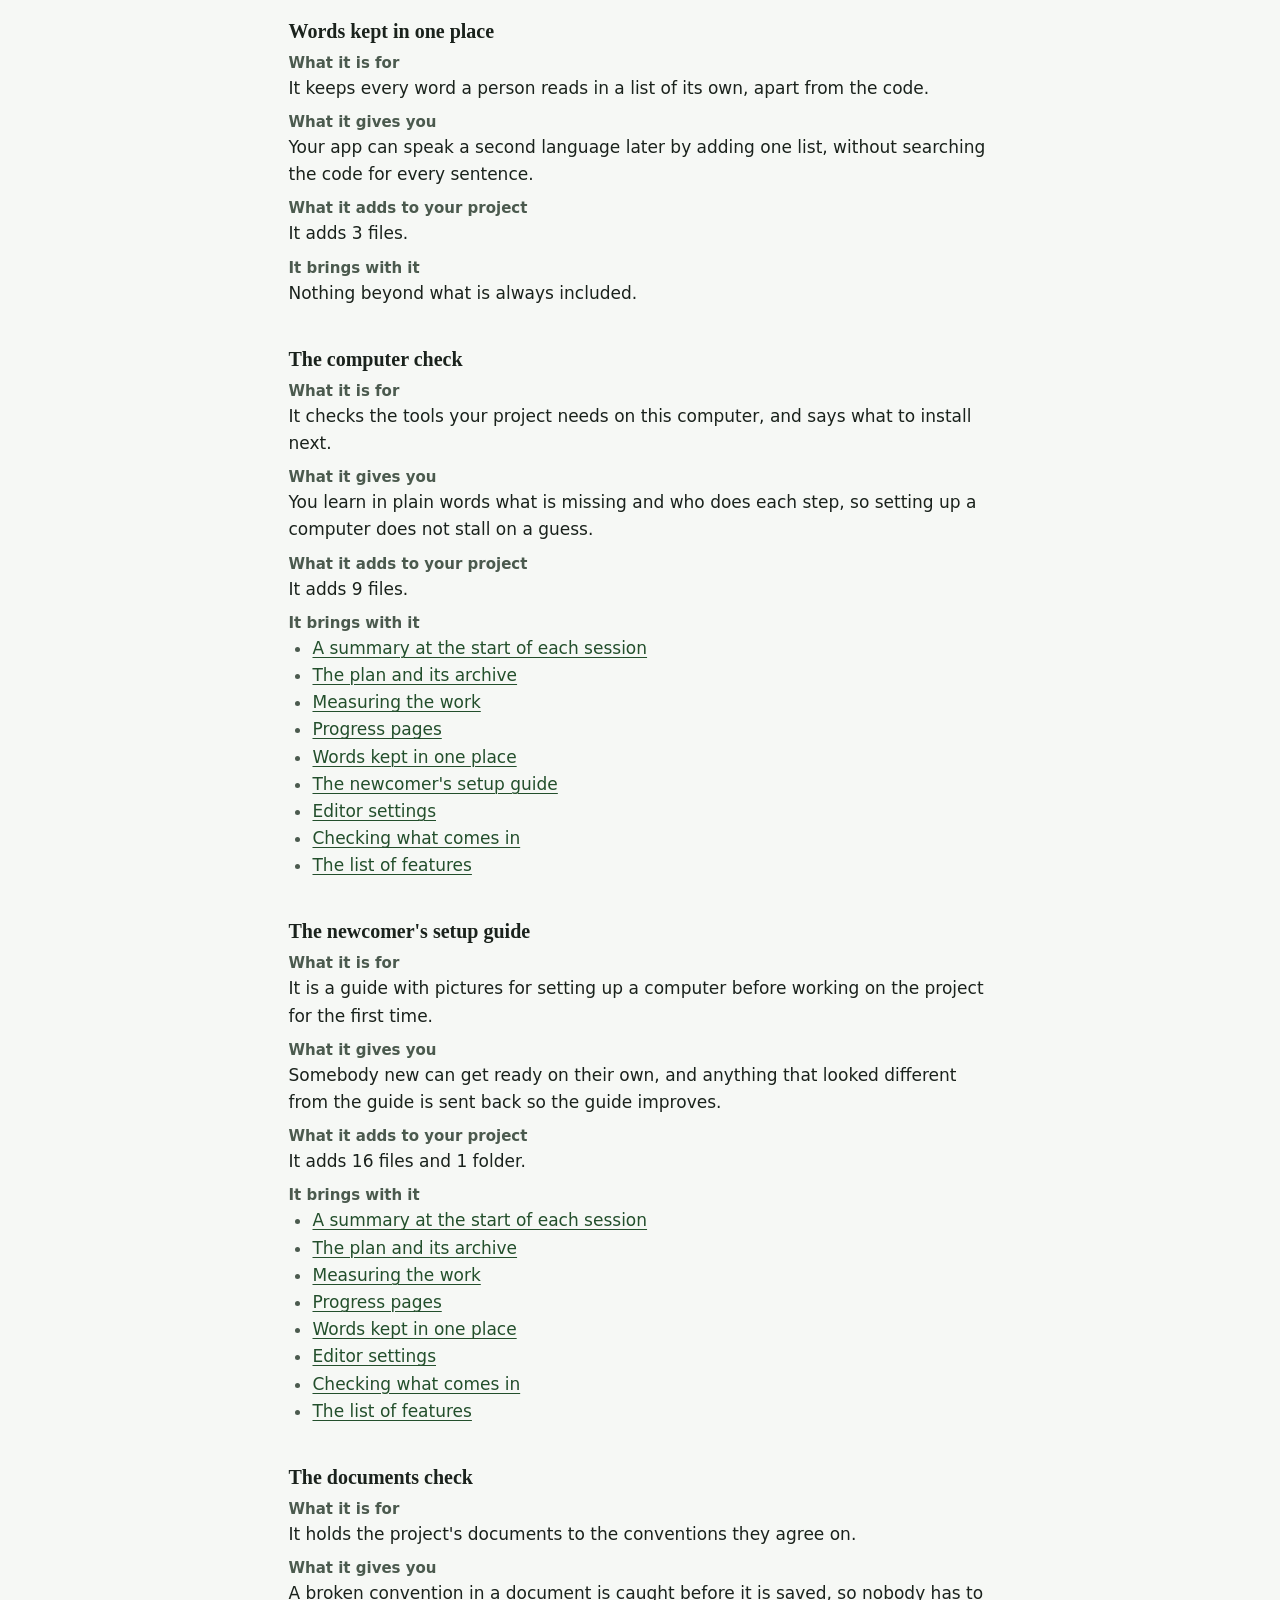
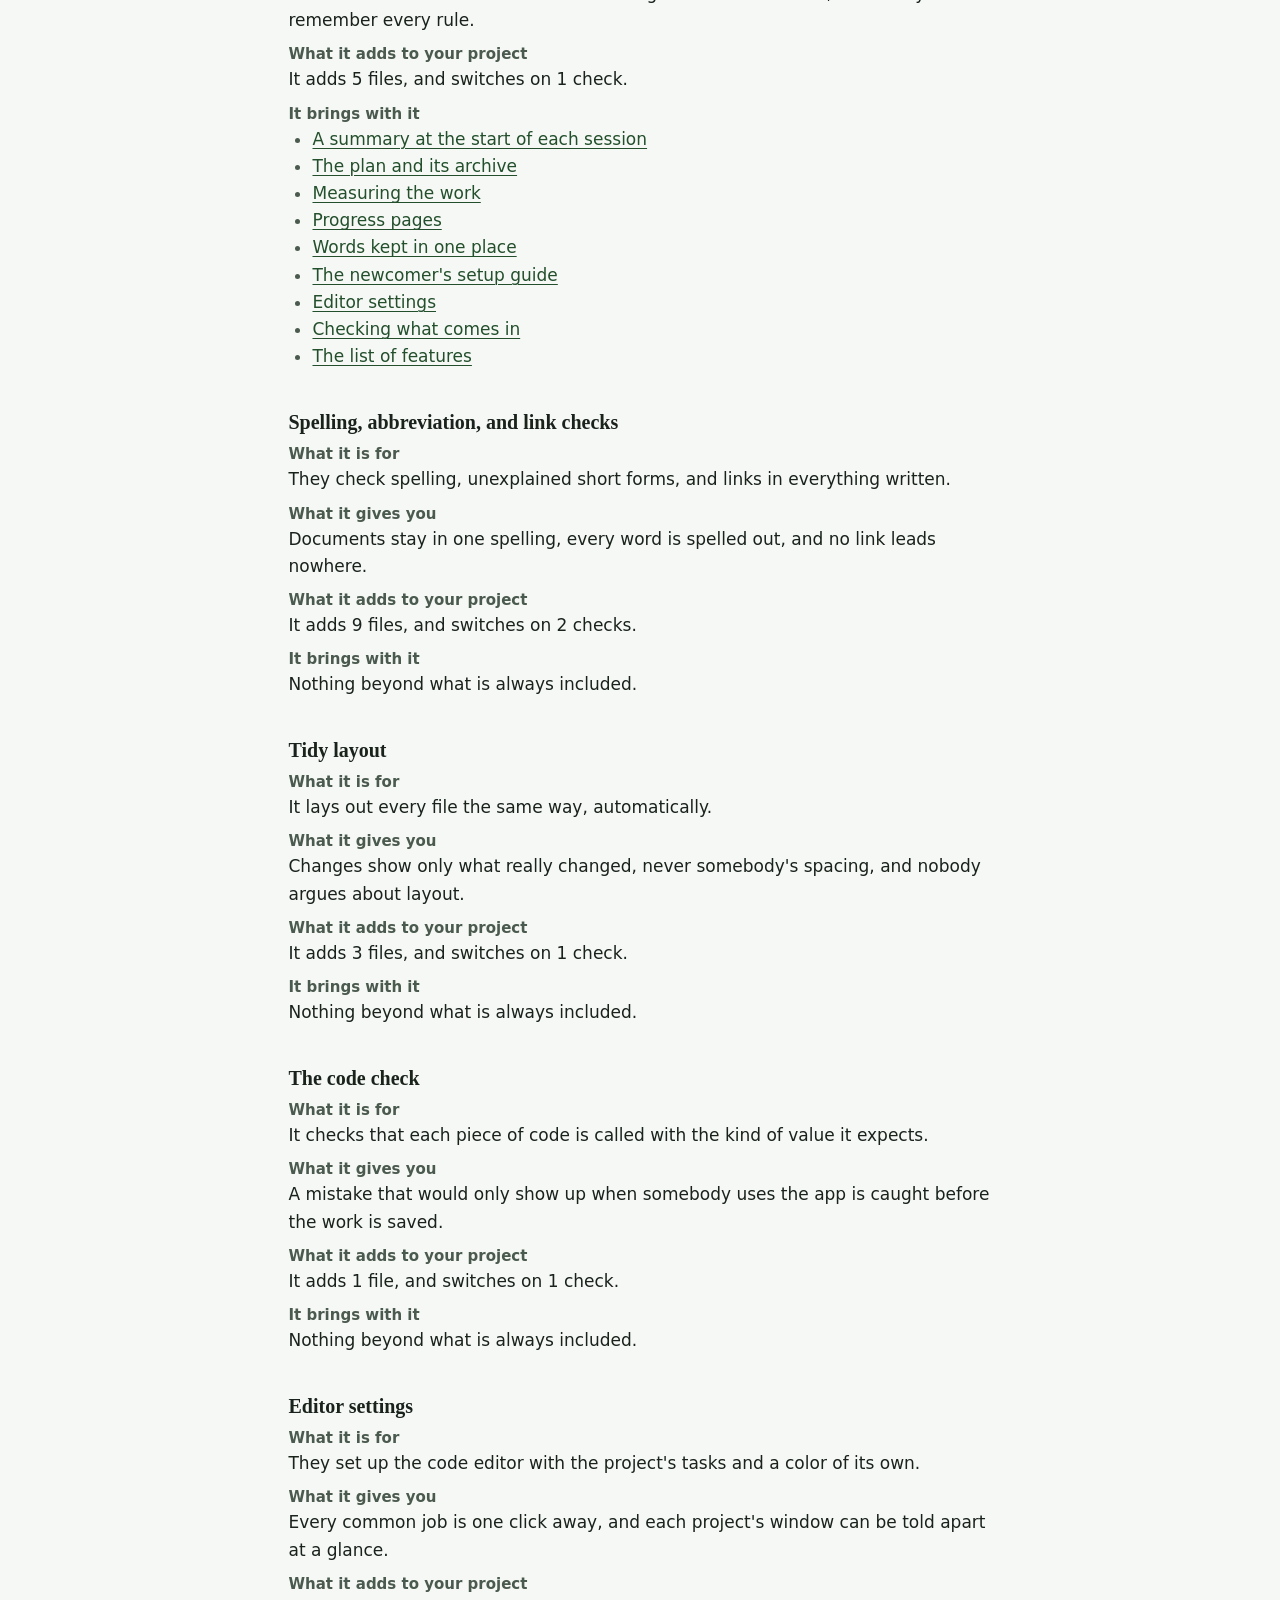
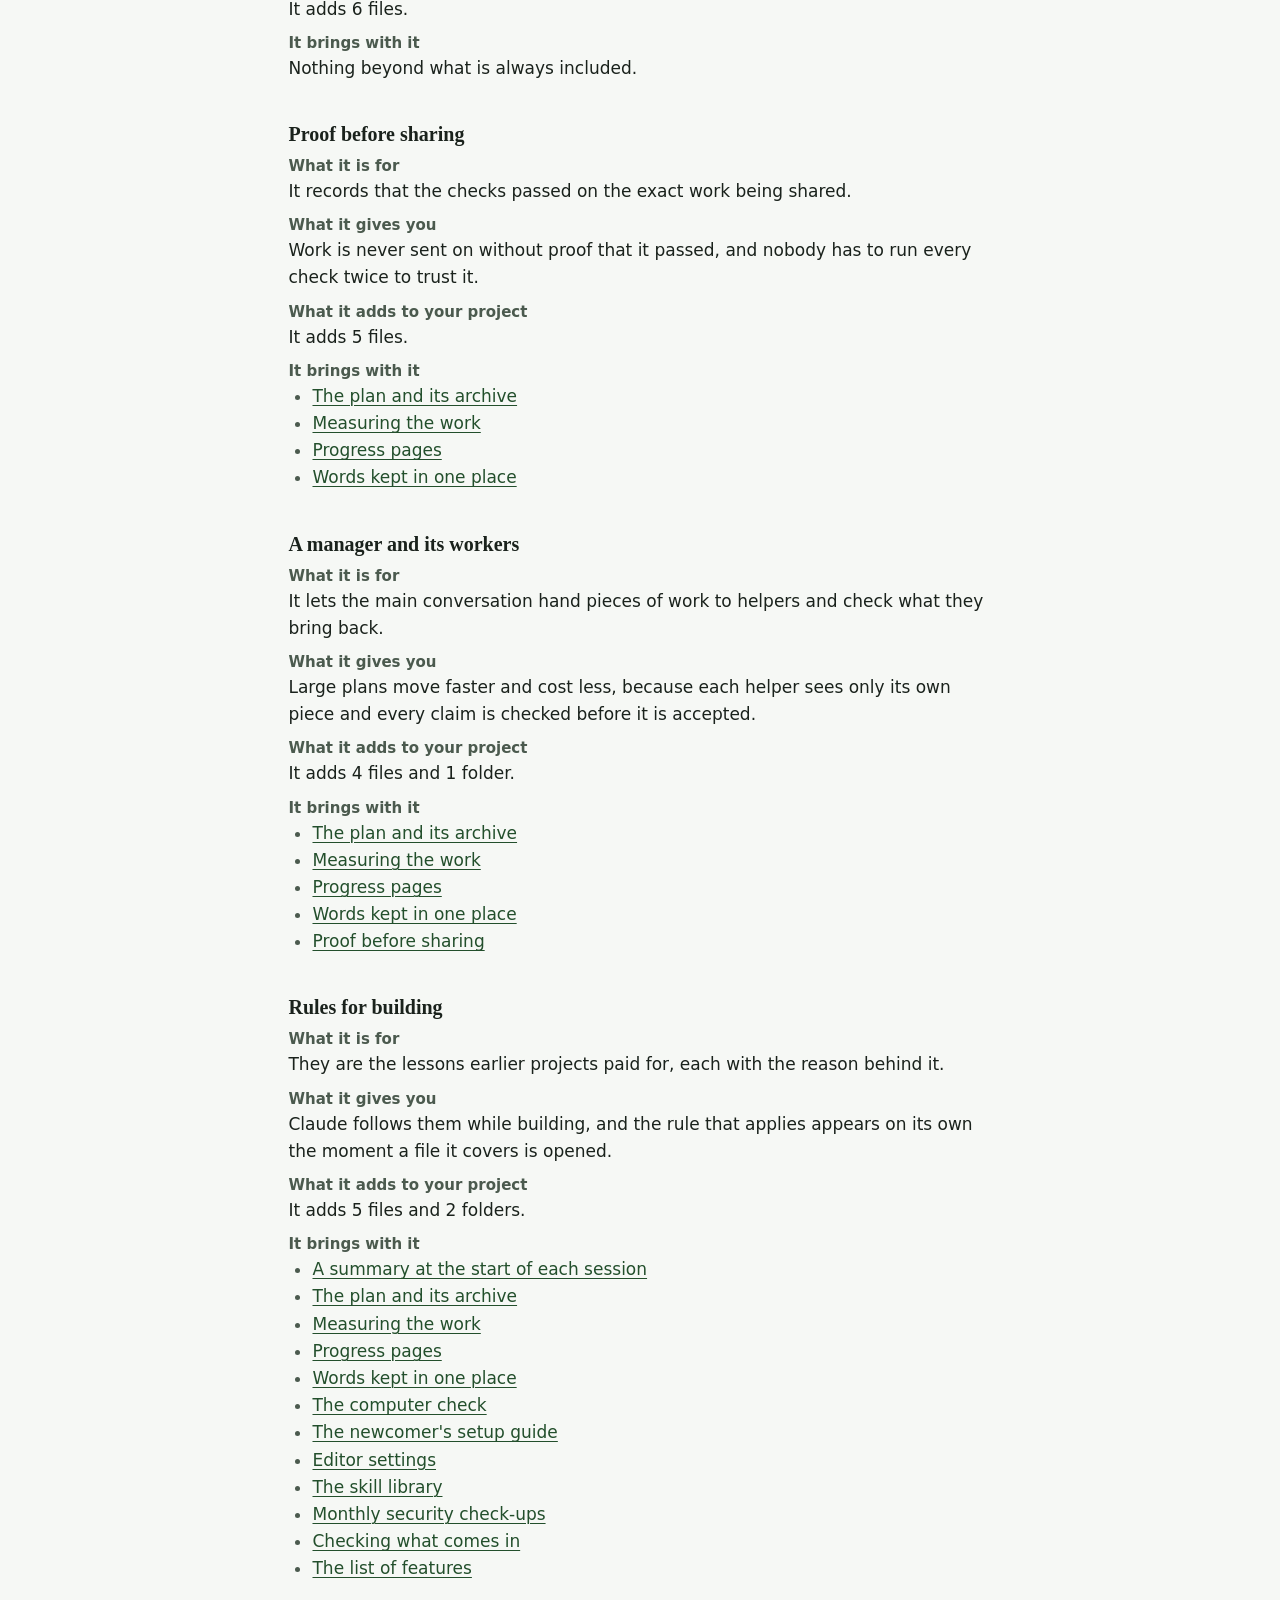
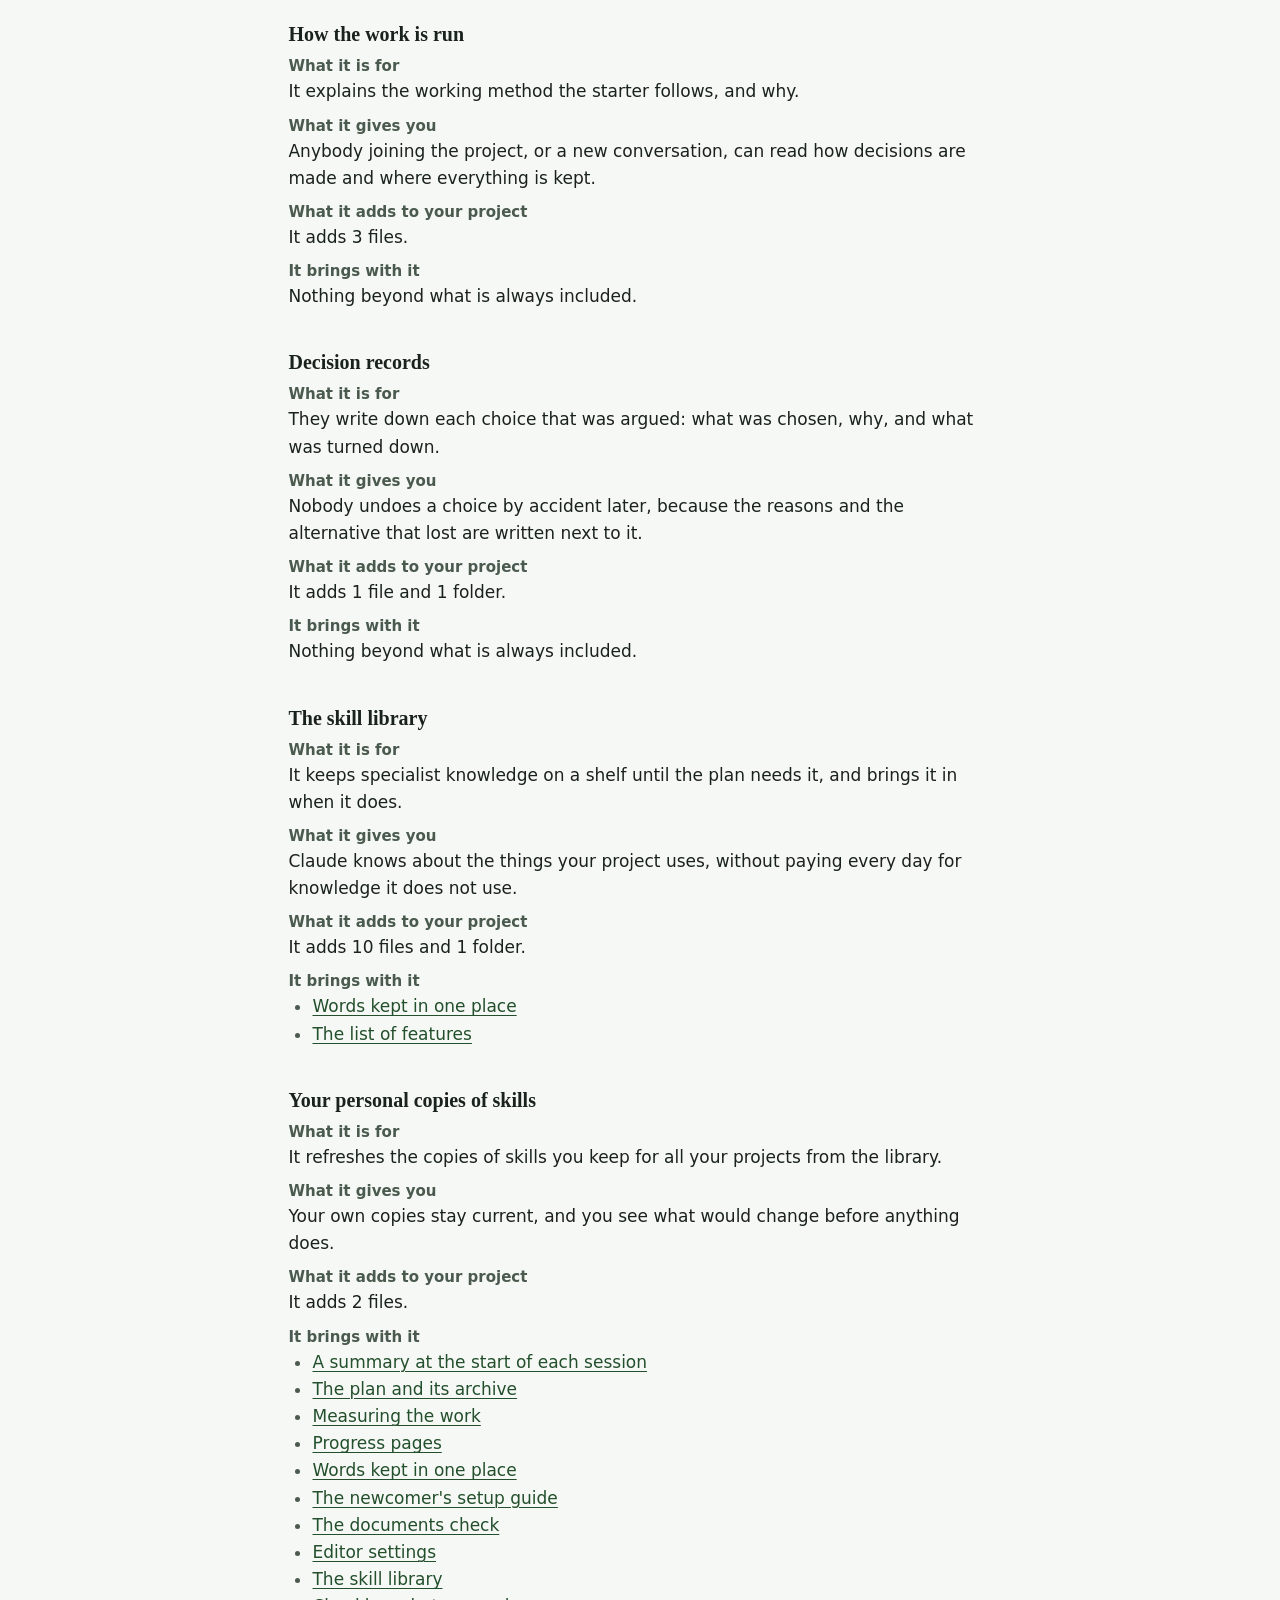
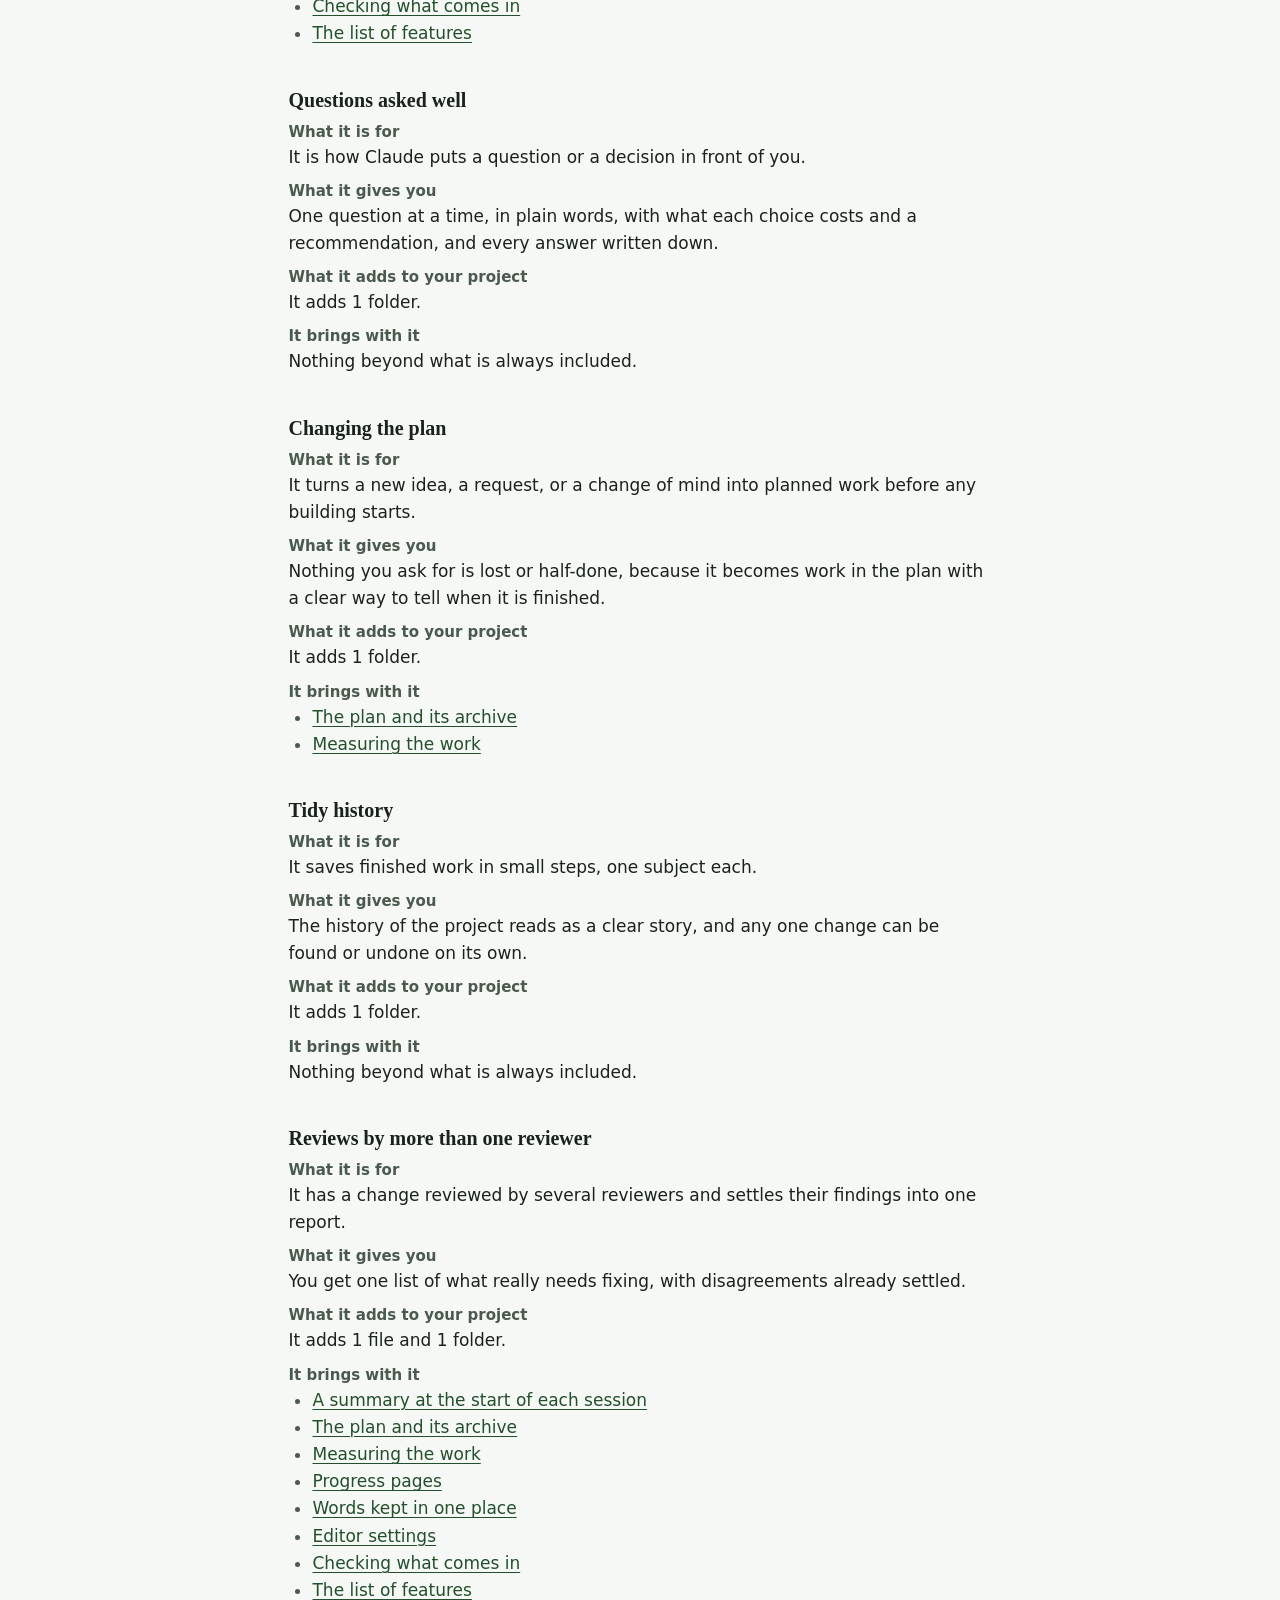
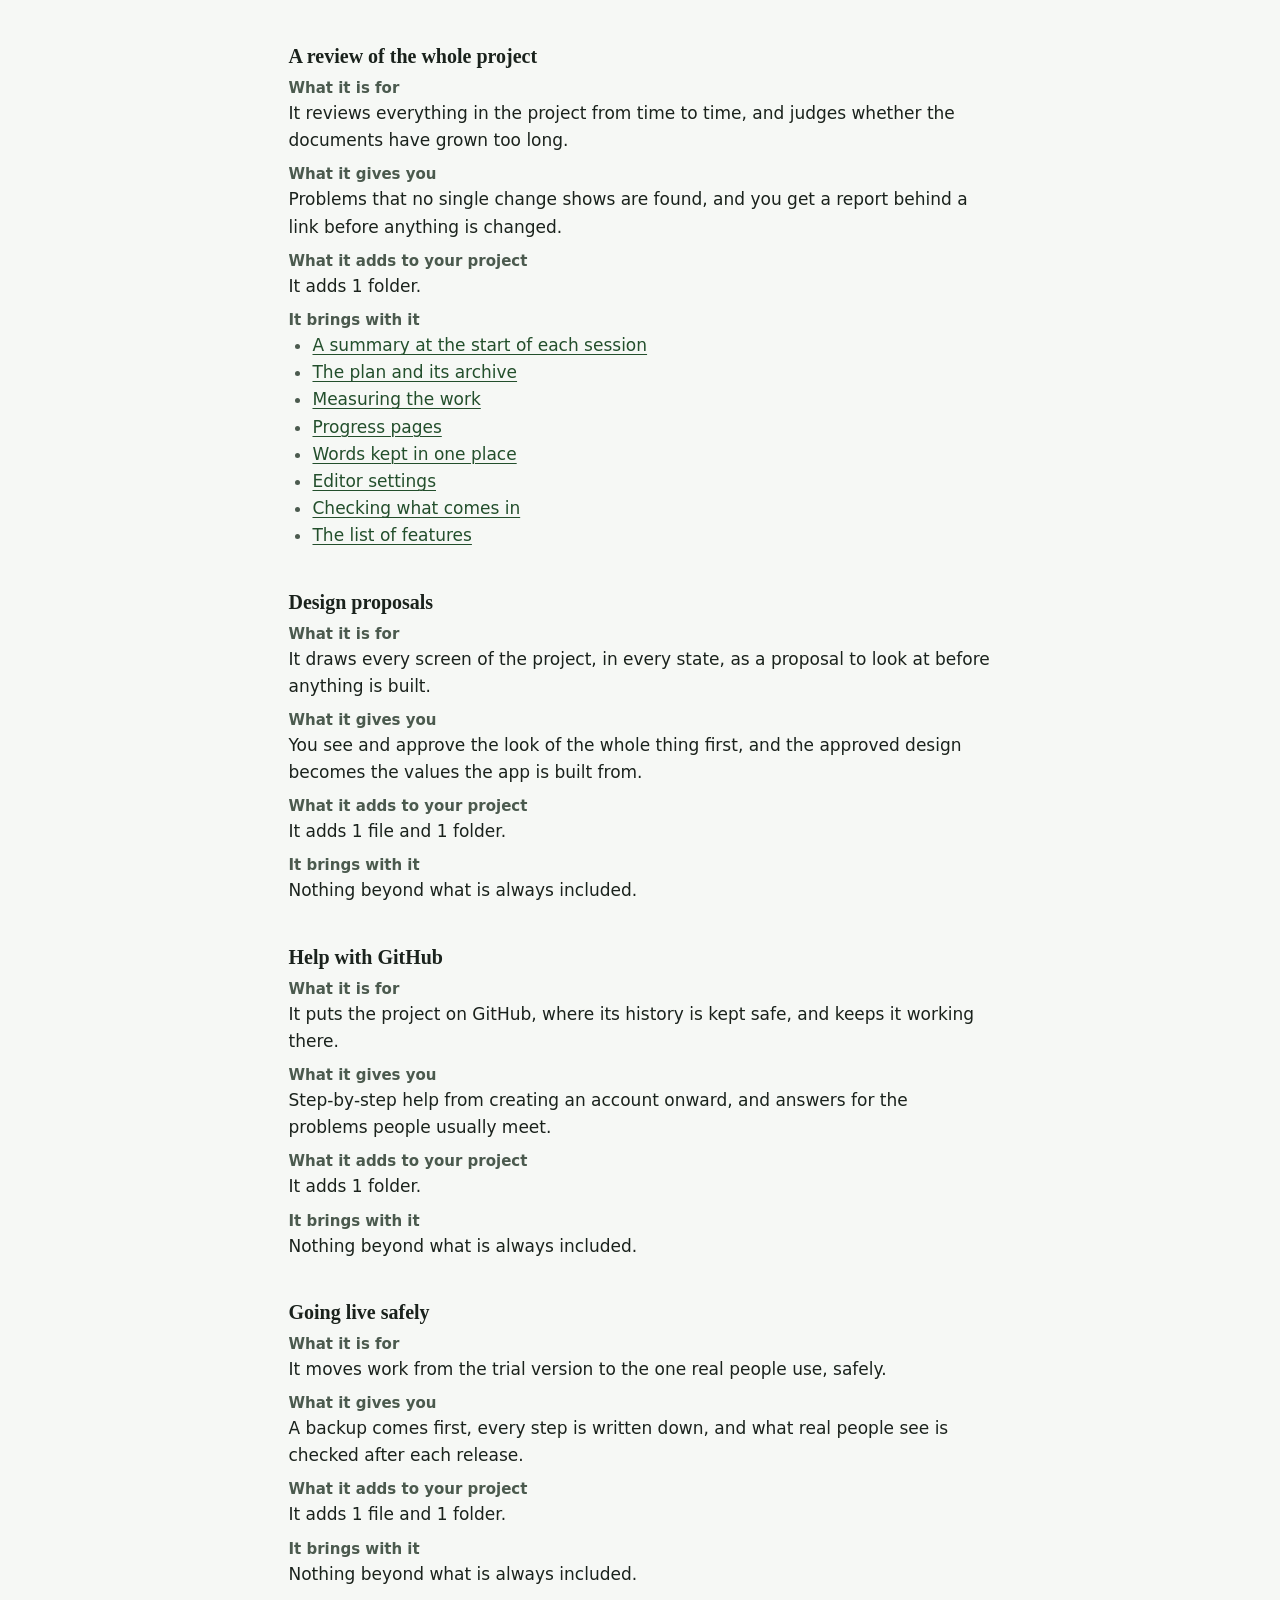
==== commit df6a5fbf: "Publish the setup guide built from START-HERE.md 7a1ade2ec2221d16b4023ac955294c4a4a3252b2e01e5fa3f7c" ====
--- a/features.html
+++ b/features.html
@@ -113,7 +113,7 @@
 <dt>What it gives you</dt>
 <dd>The checks that prove each feature works can run in your project without touching your real files.</dd>
 <dt>What it adds to your project</dt>
-<dd>It adds 4 files.</dd>
+<dd>It adds 5 files.</dd>
 <dt>It brings with it</dt>
 <dd>Nothing beyond what is always included.</dd>
 </dl>
@@ -184,7 +184,7 @@
 <dt>What it gives you</dt>
 <dd>Claude starts each conversation knowing the stage, what comes next, and what is due, without spending time and usage looking around.</dd>
 <dt>What it adds to your project</dt>
-<dd>It adds 12 files, and switches on 1 guard.</dd>
+<dd>It adds 14 files, and switches on 1 guard.</dd>
 <dt>It brings with it</dt>
 <dd><ul>
 <li><a href="#plan-archive">The plan and its archive</a></li>
@@ -263,7 +263,7 @@
 <dt>What it gives you</dt>
 <dd>You learn in plain words what is missing and who does each step, so setting up a computer does not stall on a guess.</dd>
 <dt>What it adds to your project</dt>
-<dd>It adds 7 files.</dd>
+<dd>It adds 9 files.</dd>
 <dt>It brings with it</dt>
 <dd><ul>
 <li><a href="#session-start">A summary at the start of each session</a></li>
@@ -286,7 +286,7 @@
 <dt>What it gives you</dt>
 <dd>Somebody new can get ready on their own, and anything that looked different from the guide is sent back so the guide improves.</dd>
 <dt>What it adds to your project</dt>
-<dd>It adds 14 files and 1 folder.</dd>
+<dd>It adds 16 files and 1 folder.</dd>
 <dt>It brings with it</dt>
 <dd><ul>
 <li><a href="#session-start">A summary at the start of each session</a></li>
@@ -308,7 +308,7 @@
 <dt>What it gives you</dt>
 <dd>A broken convention in a document is caught before it is saved, so nobody has to remember every rule.</dd>
 <dt>What it adds to your project</dt>
-<dd>It adds 4 files, and switches on 1 check.</dd>
+<dd>It adds 5 files, and switches on 1 check.</dd>
 <dt>It brings with it</dt>
 <dd><ul>
 <li><a href="#session-start">A summary at the start of each session</a></li>
@@ -370,7 +370,7 @@
 <dt>What it gives you</dt>
 <dd>Every common job is one click away, and each project&#39;s window can be told apart at a glance.</dd>
 <dt>What it adds to your project</dt>
-<dd>It adds 5 files.</dd>
+<dd>It adds 6 files.</dd>
 <dt>It brings with it</dt>
 <dd>Nothing beyond what is always included.</dd>
 </dl>
@@ -638,7 +638,7 @@
 <dt>What it gives you</dt>
 <dd>Later projects start with what yours learned, and nothing private leaves your project.</dd>
 <dt>What it adds to your project</dt>
-<dd>It adds 6 files and 1 folder.</dd>
+<dd>It adds 9 files and 1 folder.</dd>
 <dt>It brings with it</dt>
 <dd><ul>
 <li><a href="#session-start">A summary at the start of each session</a></li>
@@ -726,6 +726,7 @@
 <dt>It brings with it</dt>
 <dd><ul>
 <li><a href="#work-measurements">Measuring the work</a></li>
+<li><a href="#validate-input">Checking what comes in</a></li>
 </ul></dd>
 </dl>
 </section>
@@ -778,7 +779,7 @@
 <dt>What it gives you</dt>
 <dd>You hear in plain words what an update brings before deciding, and your own changes are kept.</dd>
 <dt>What it adds to your project</dt>
-<dd>It adds 2 files and 1 folder.</dd>
+<dd>It adds 4 files and 1 folder.</dd>
 <dt>It brings with it</dt>
 <dd>Nothing beyond what is always included.</dd>
 </dl>
@@ -1107,7 +1108,7 @@
 <dt>What it gives you</dt>
 <dd>A model sized to your computer, checked before it is trusted, and kept away from reviewing code, where it was measured and failed.</dd>
 <dt>What it adds to your project</dt>
-<dd>It adds 1 file and 1 folder.</dd>
+<dd>It adds 2 files and 1 folder.</dd>
 <dt>It brings with it</dt>
 <dd><ul>
 <li><a href="#message-catalogs">Words kept in one place</a></li>
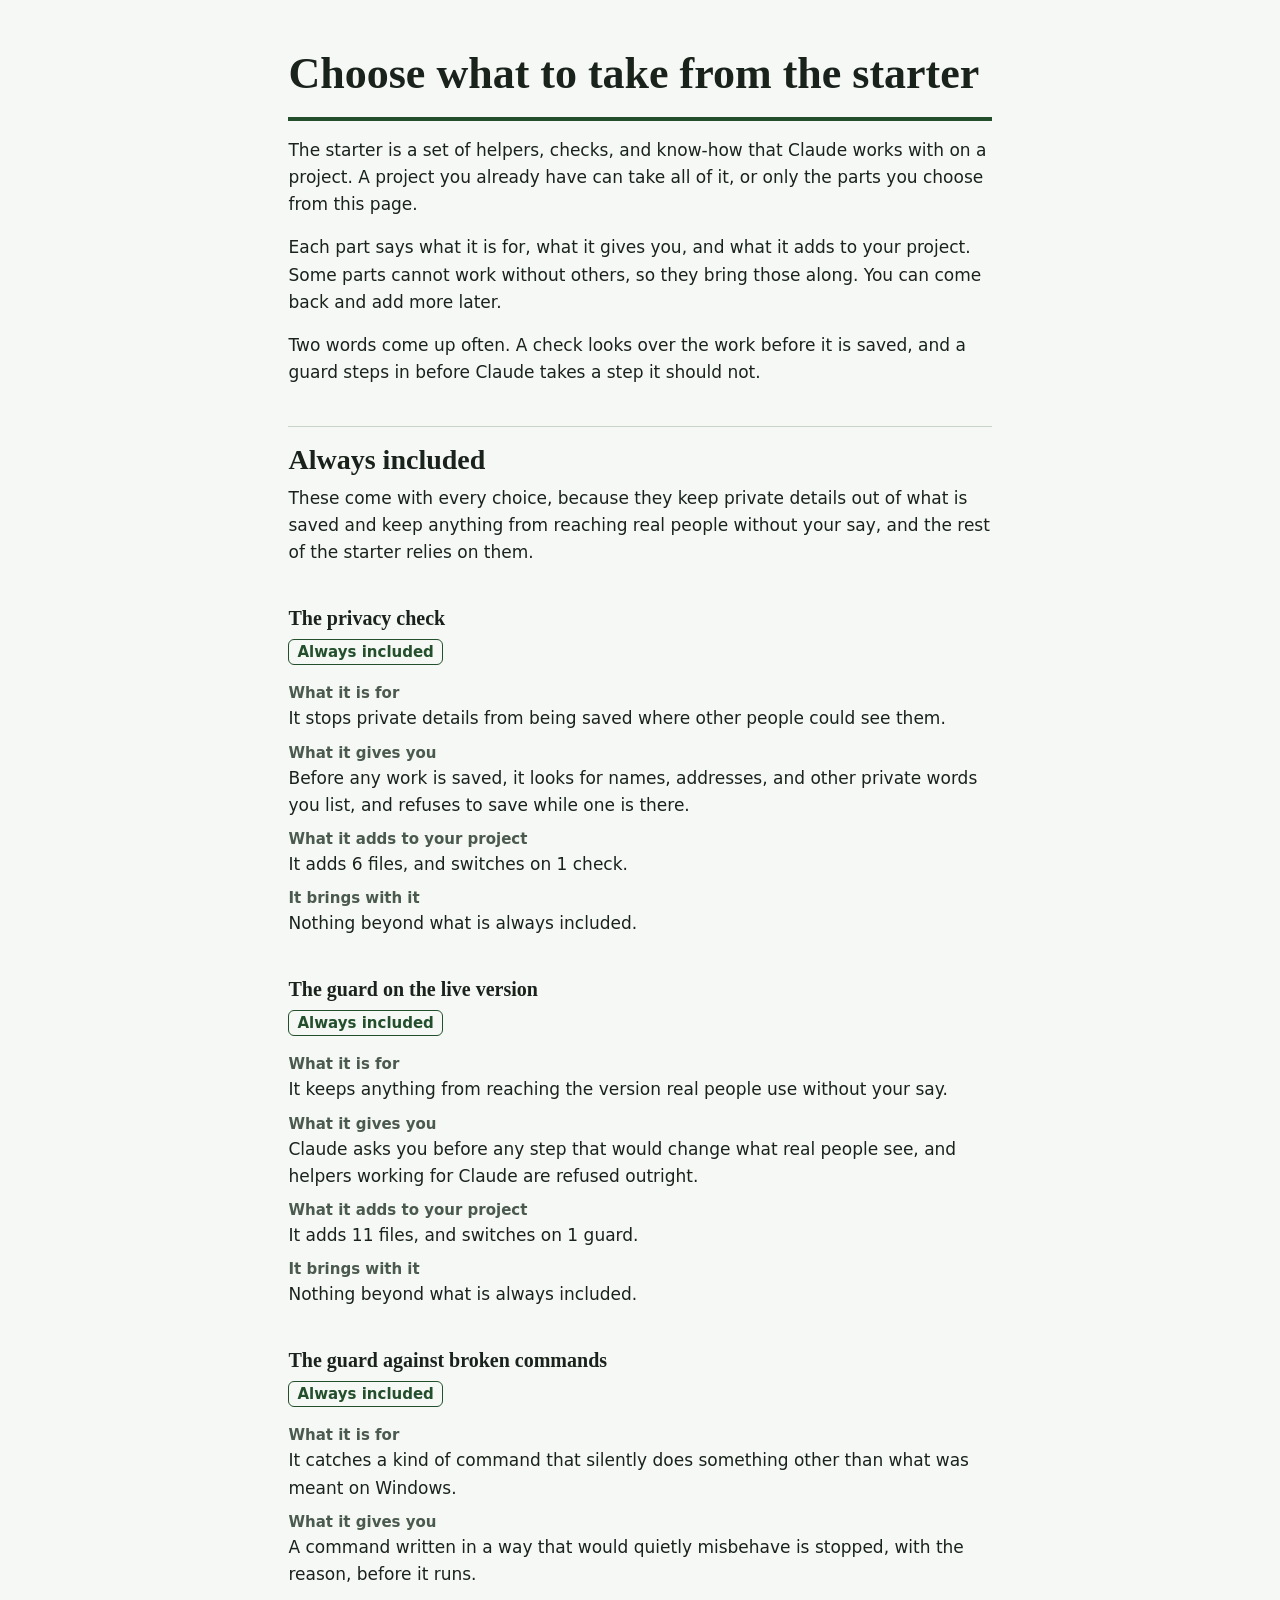
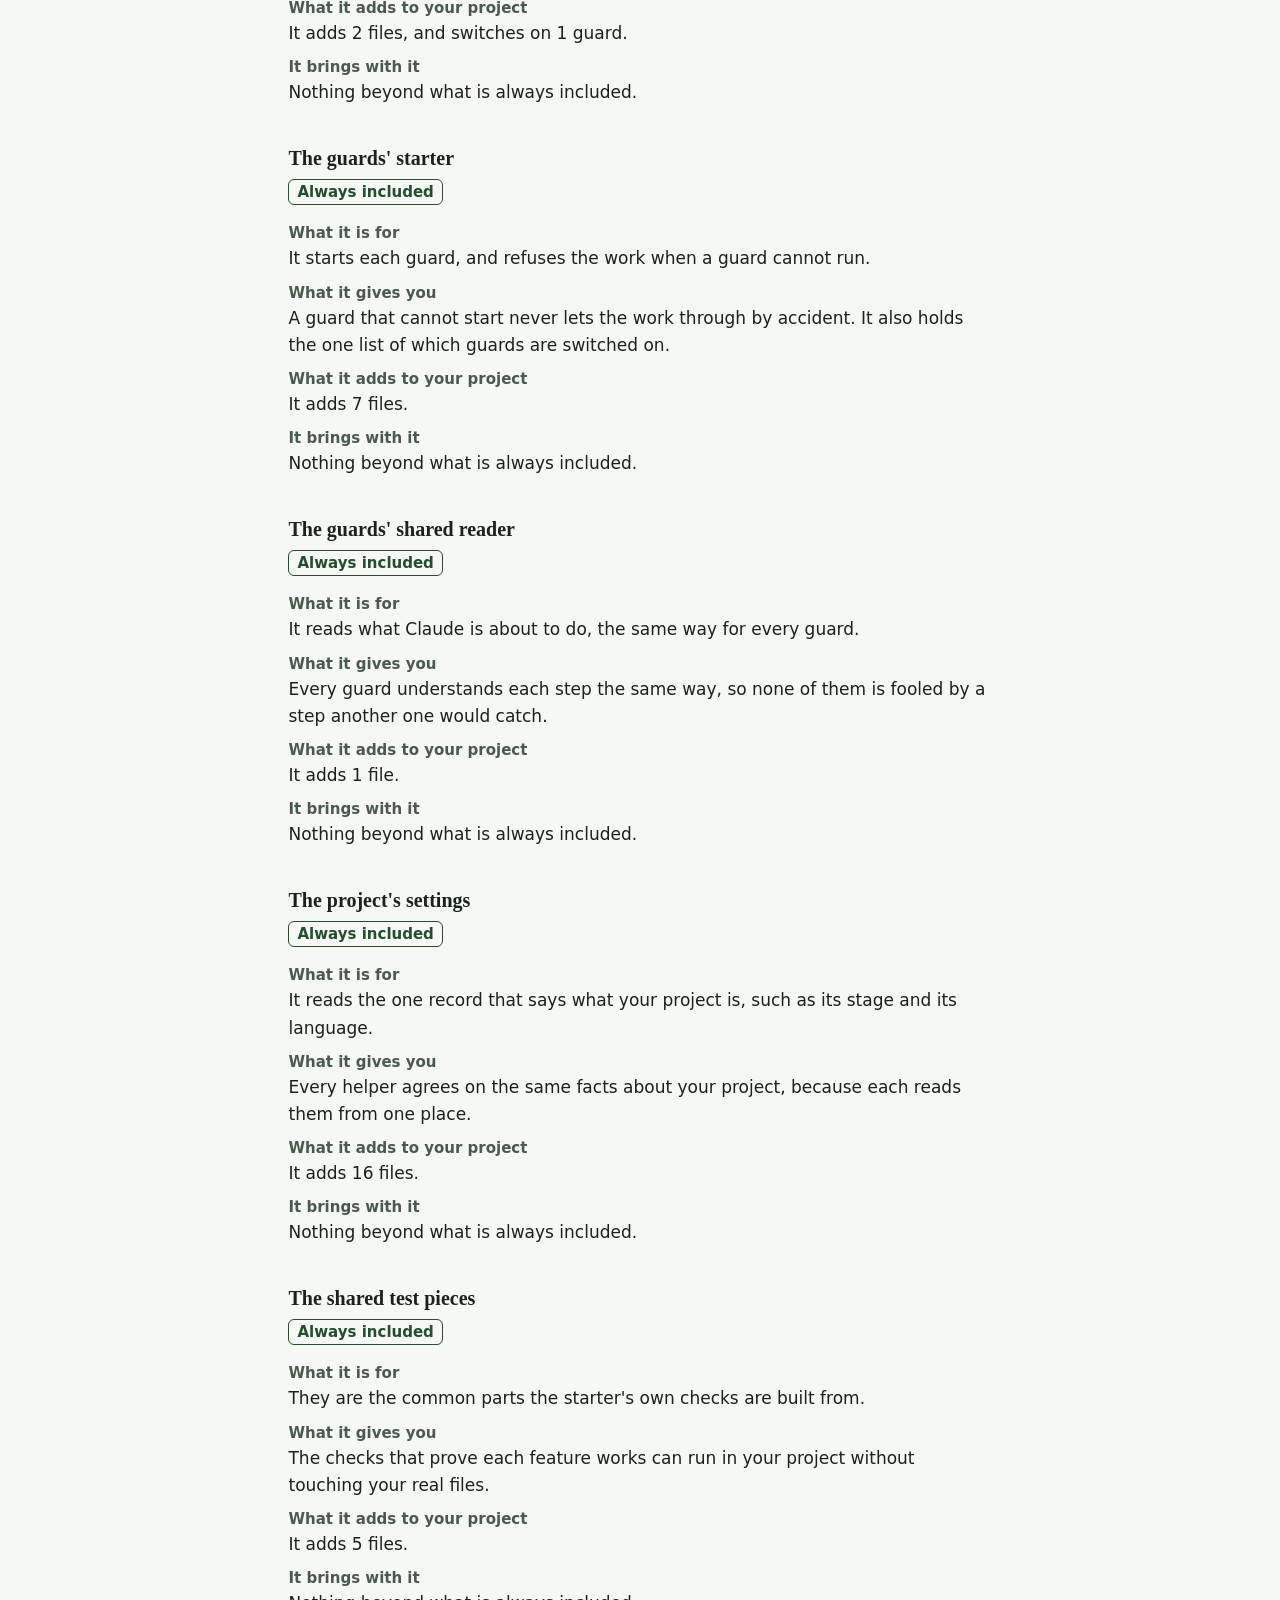
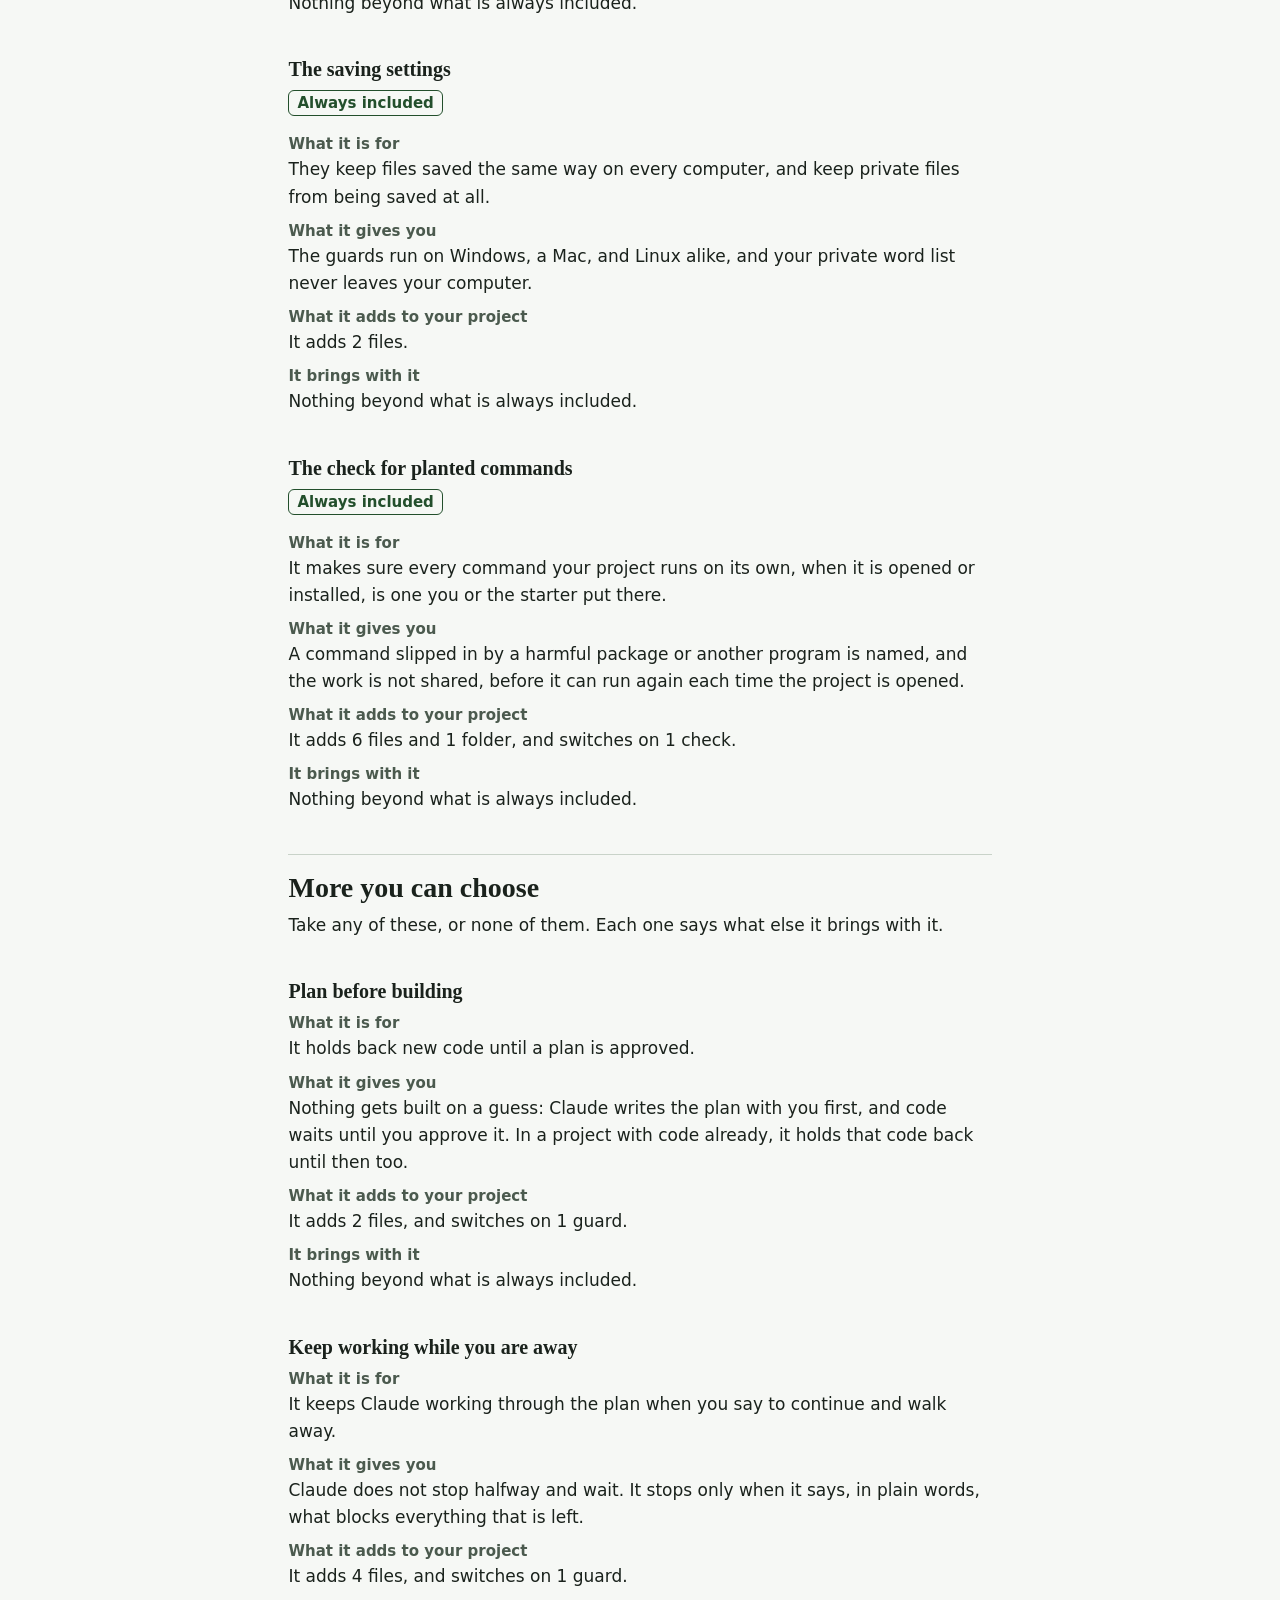
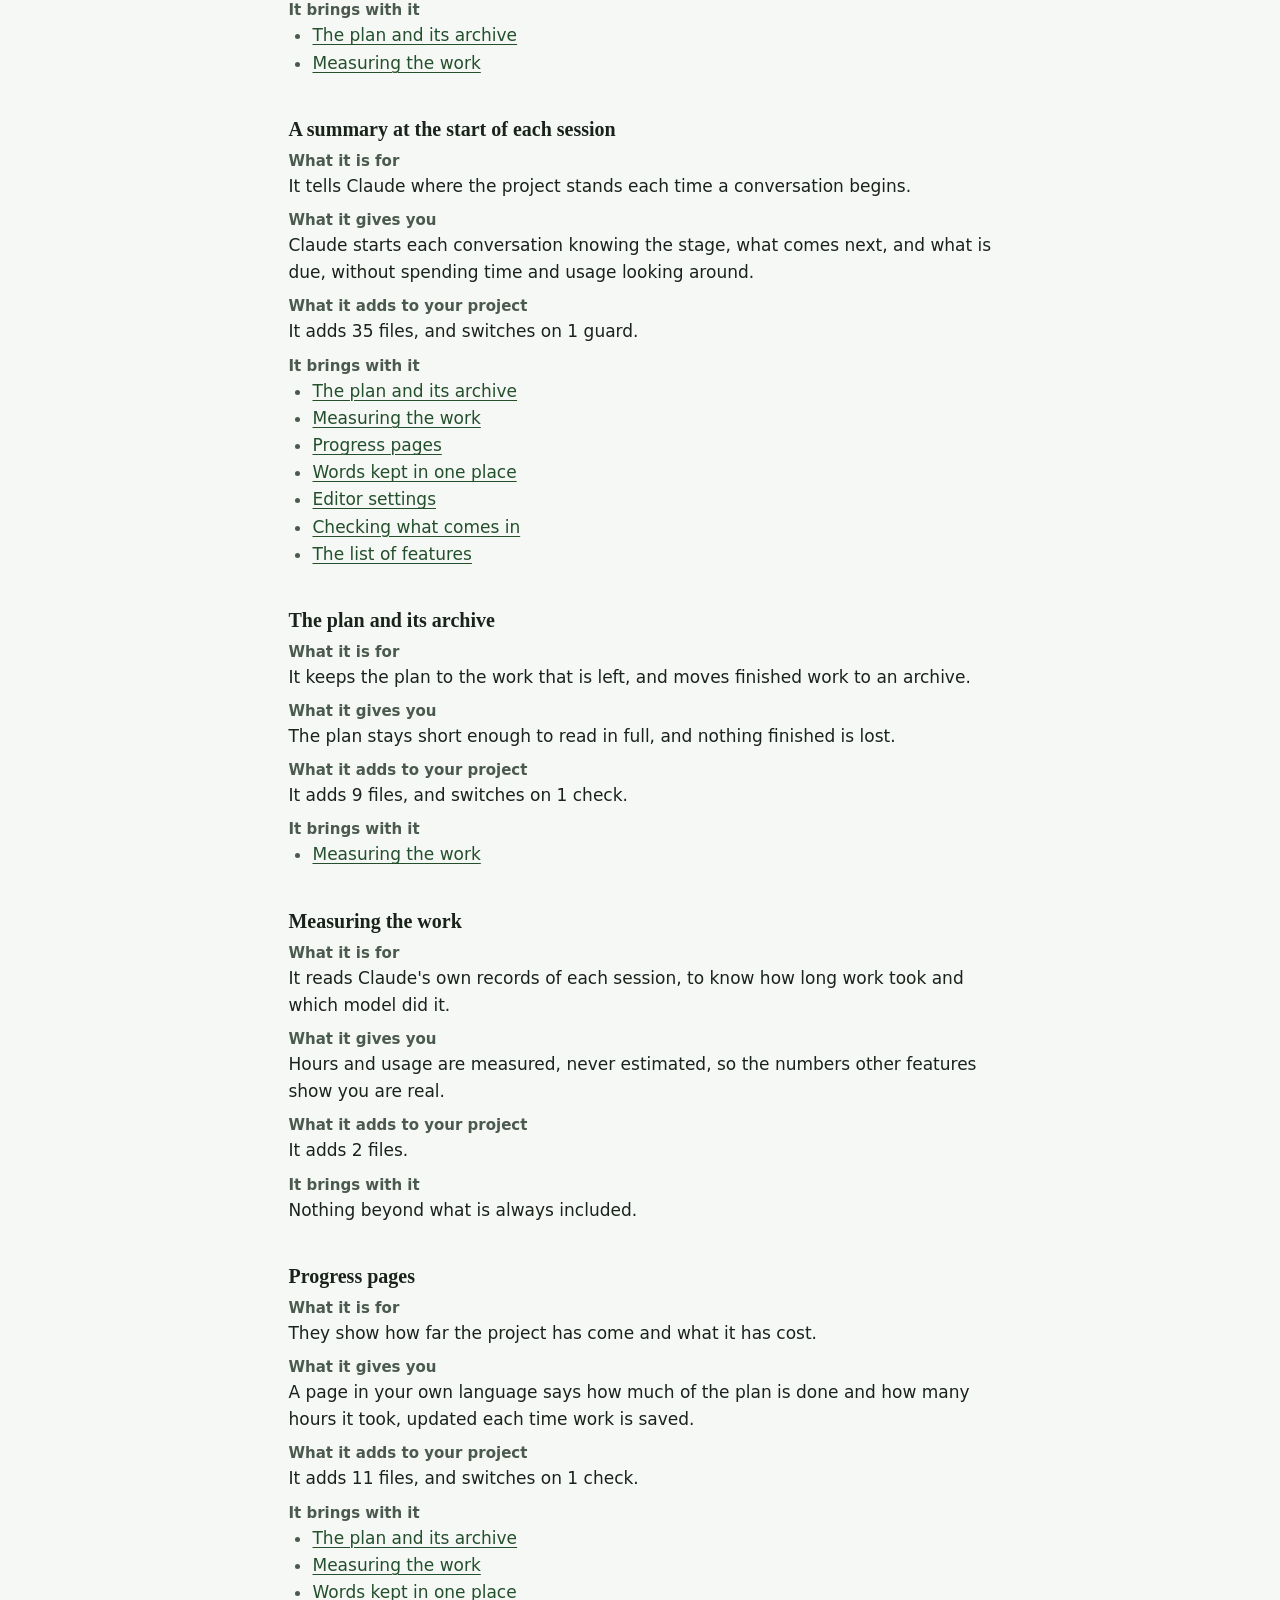
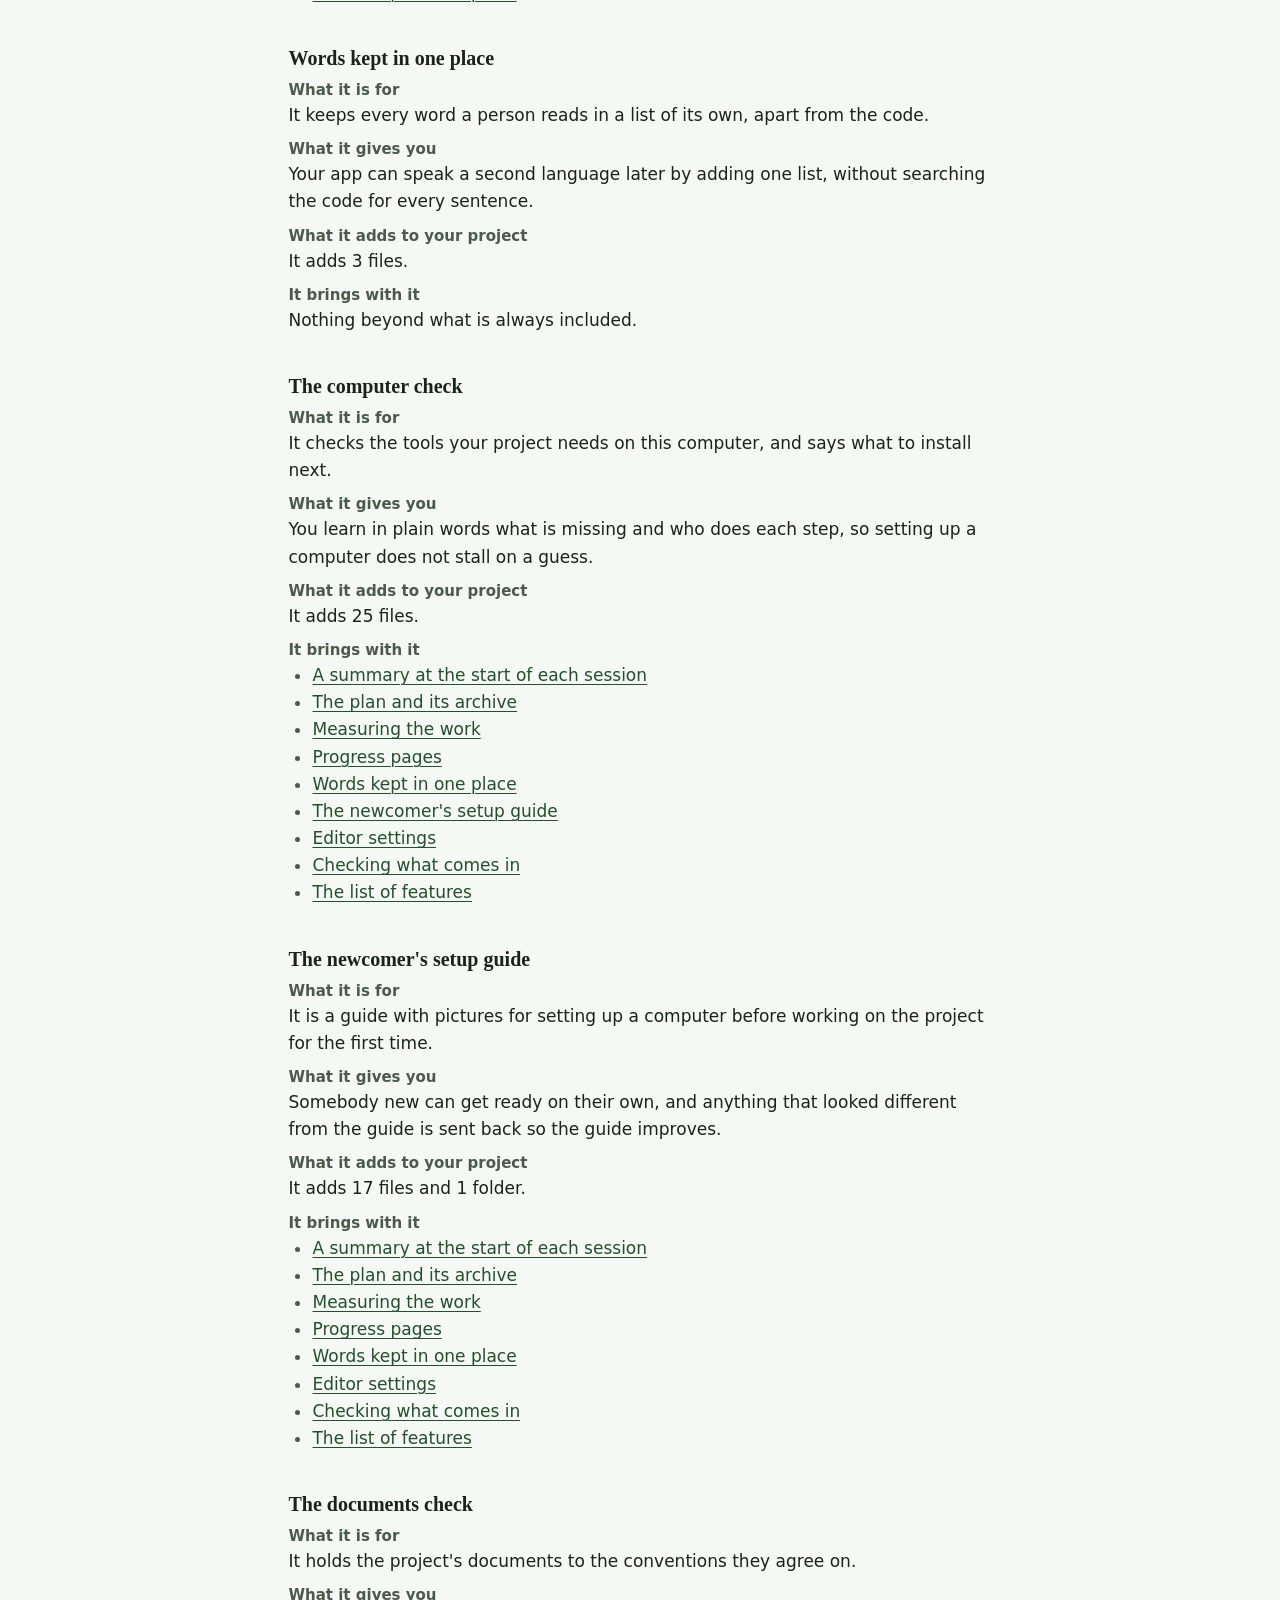
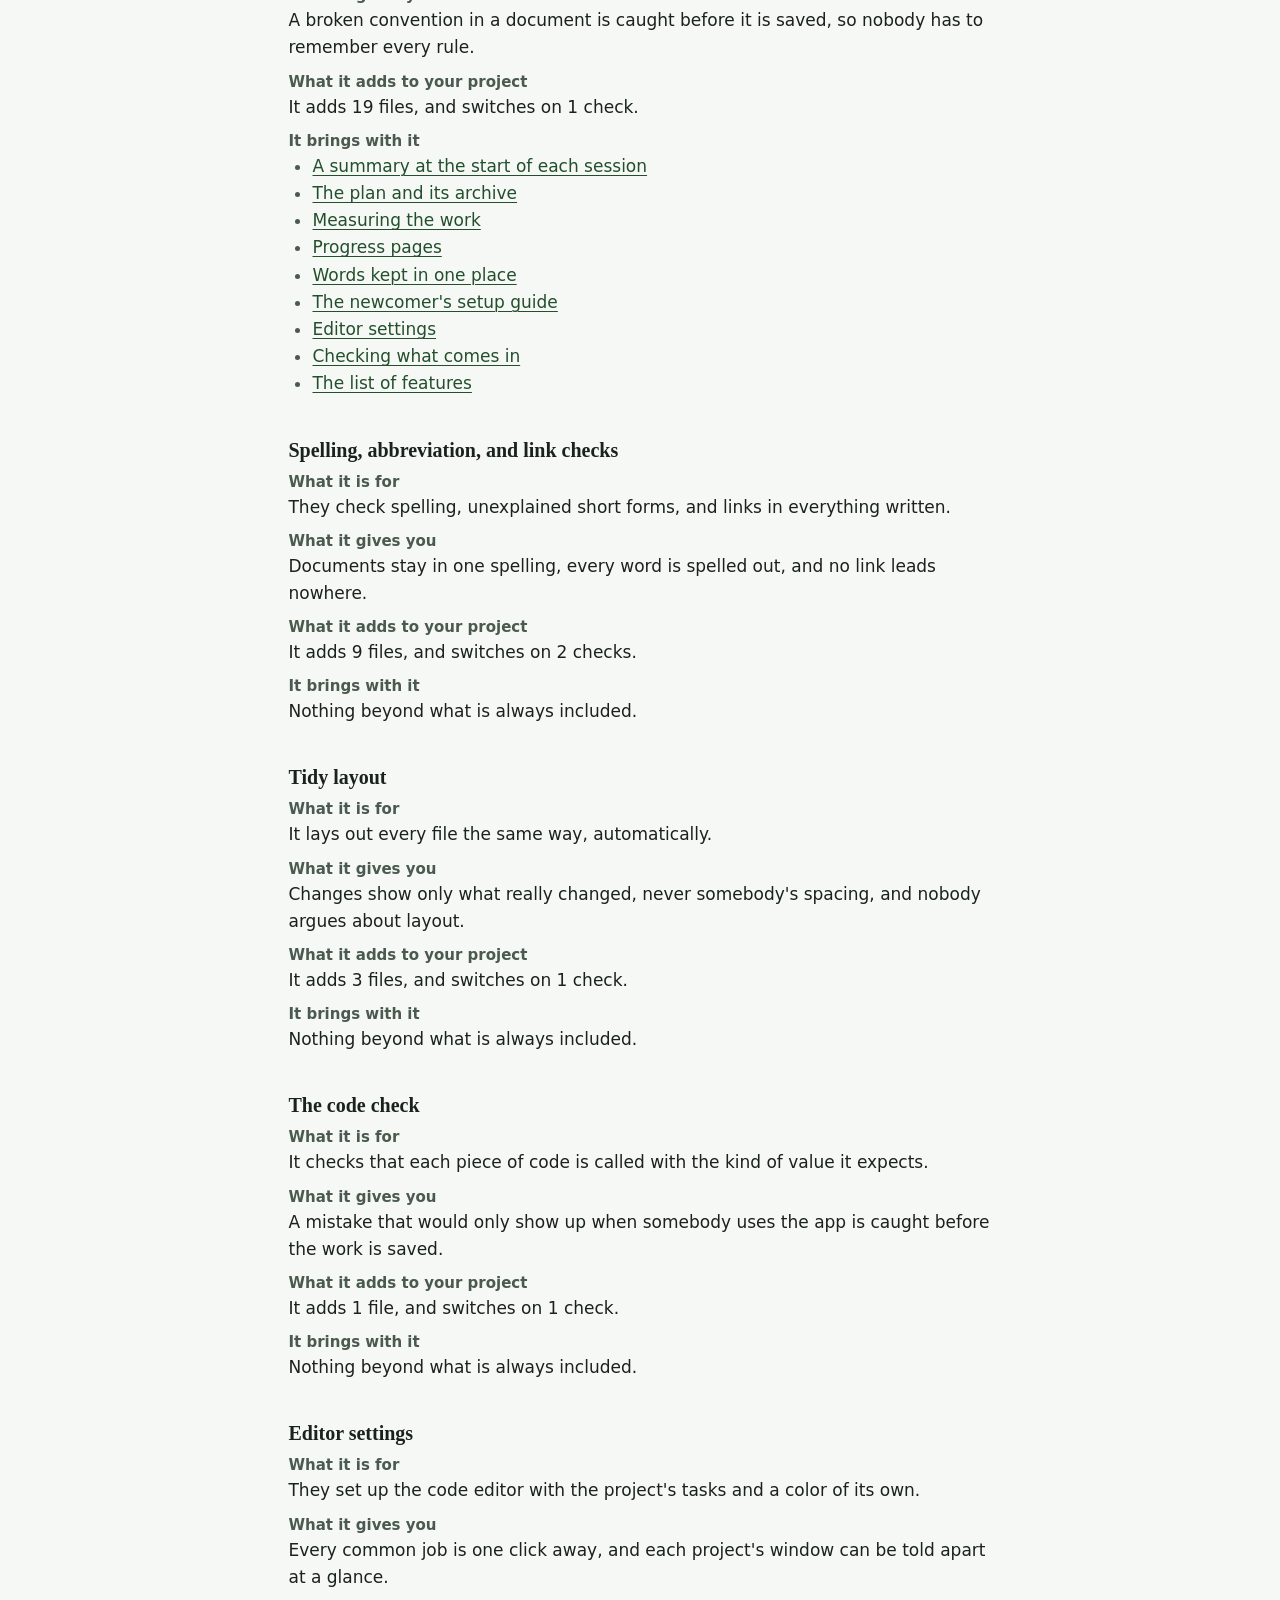
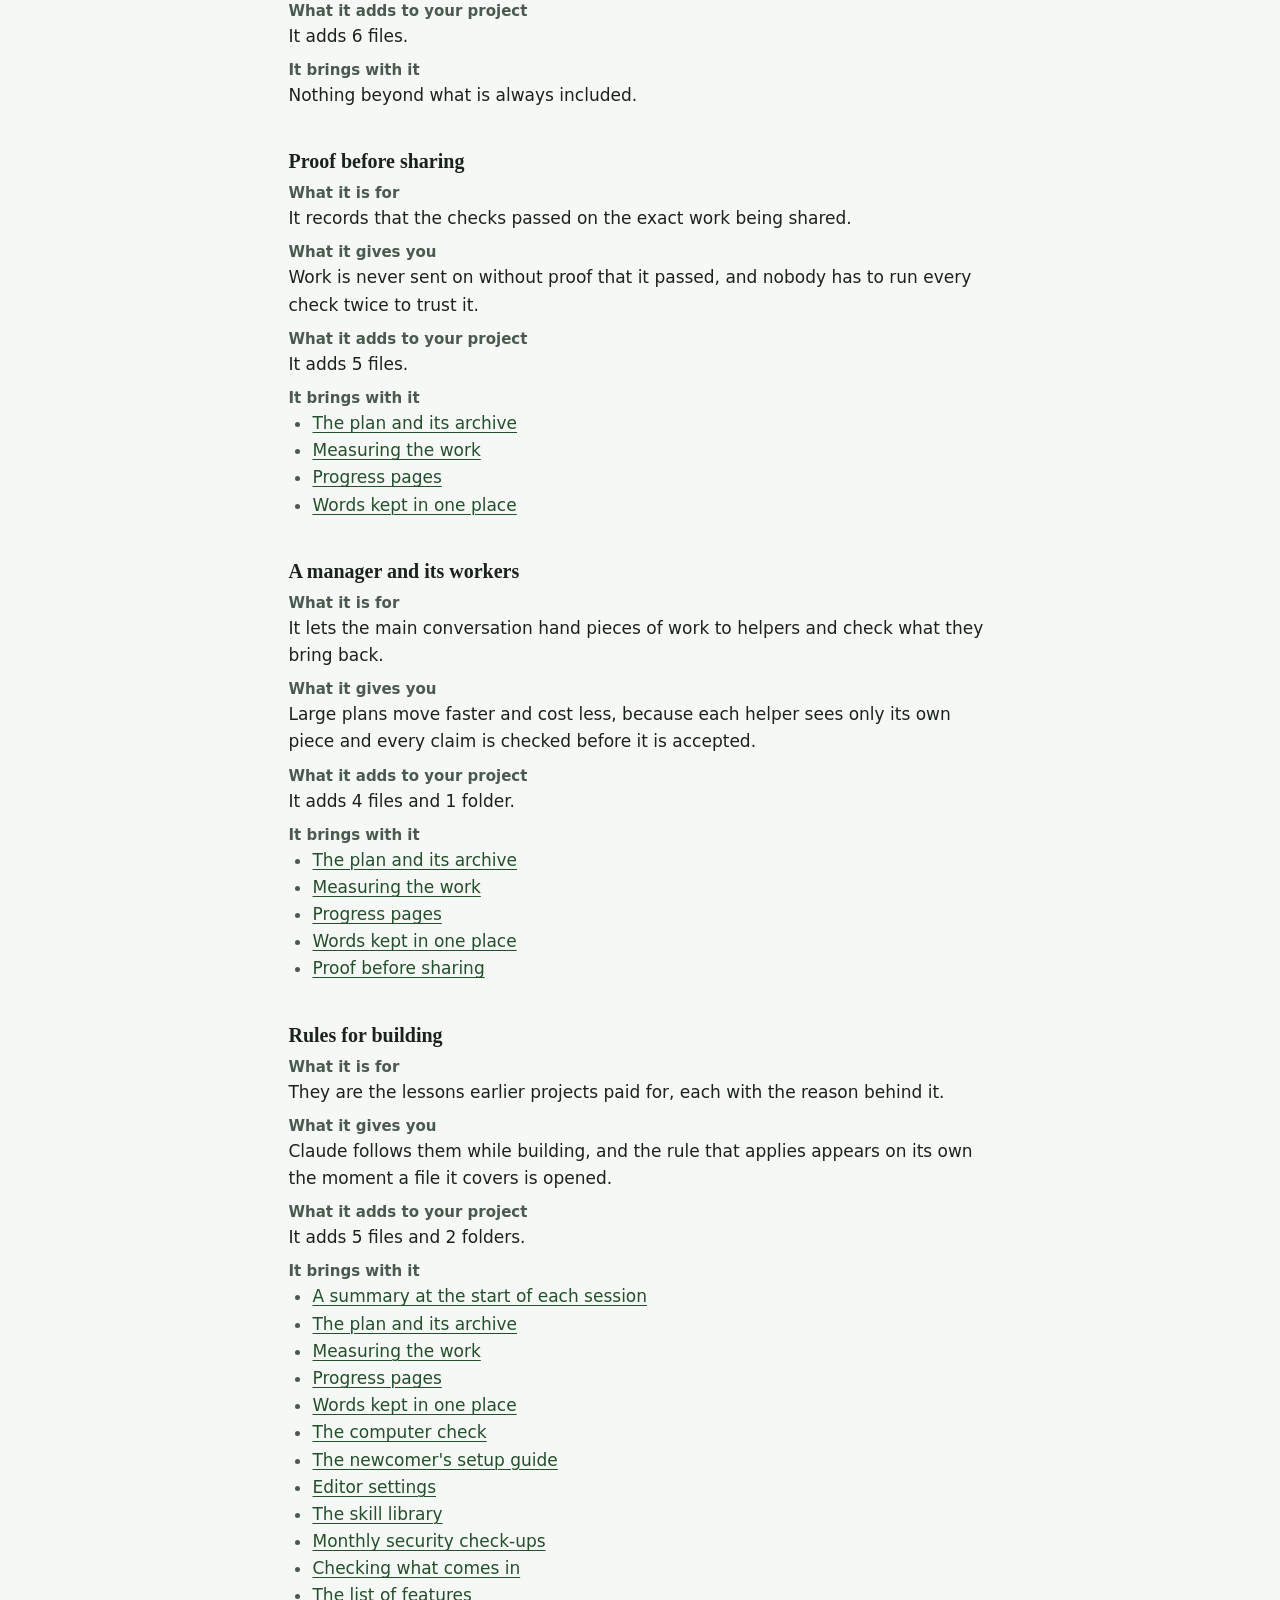
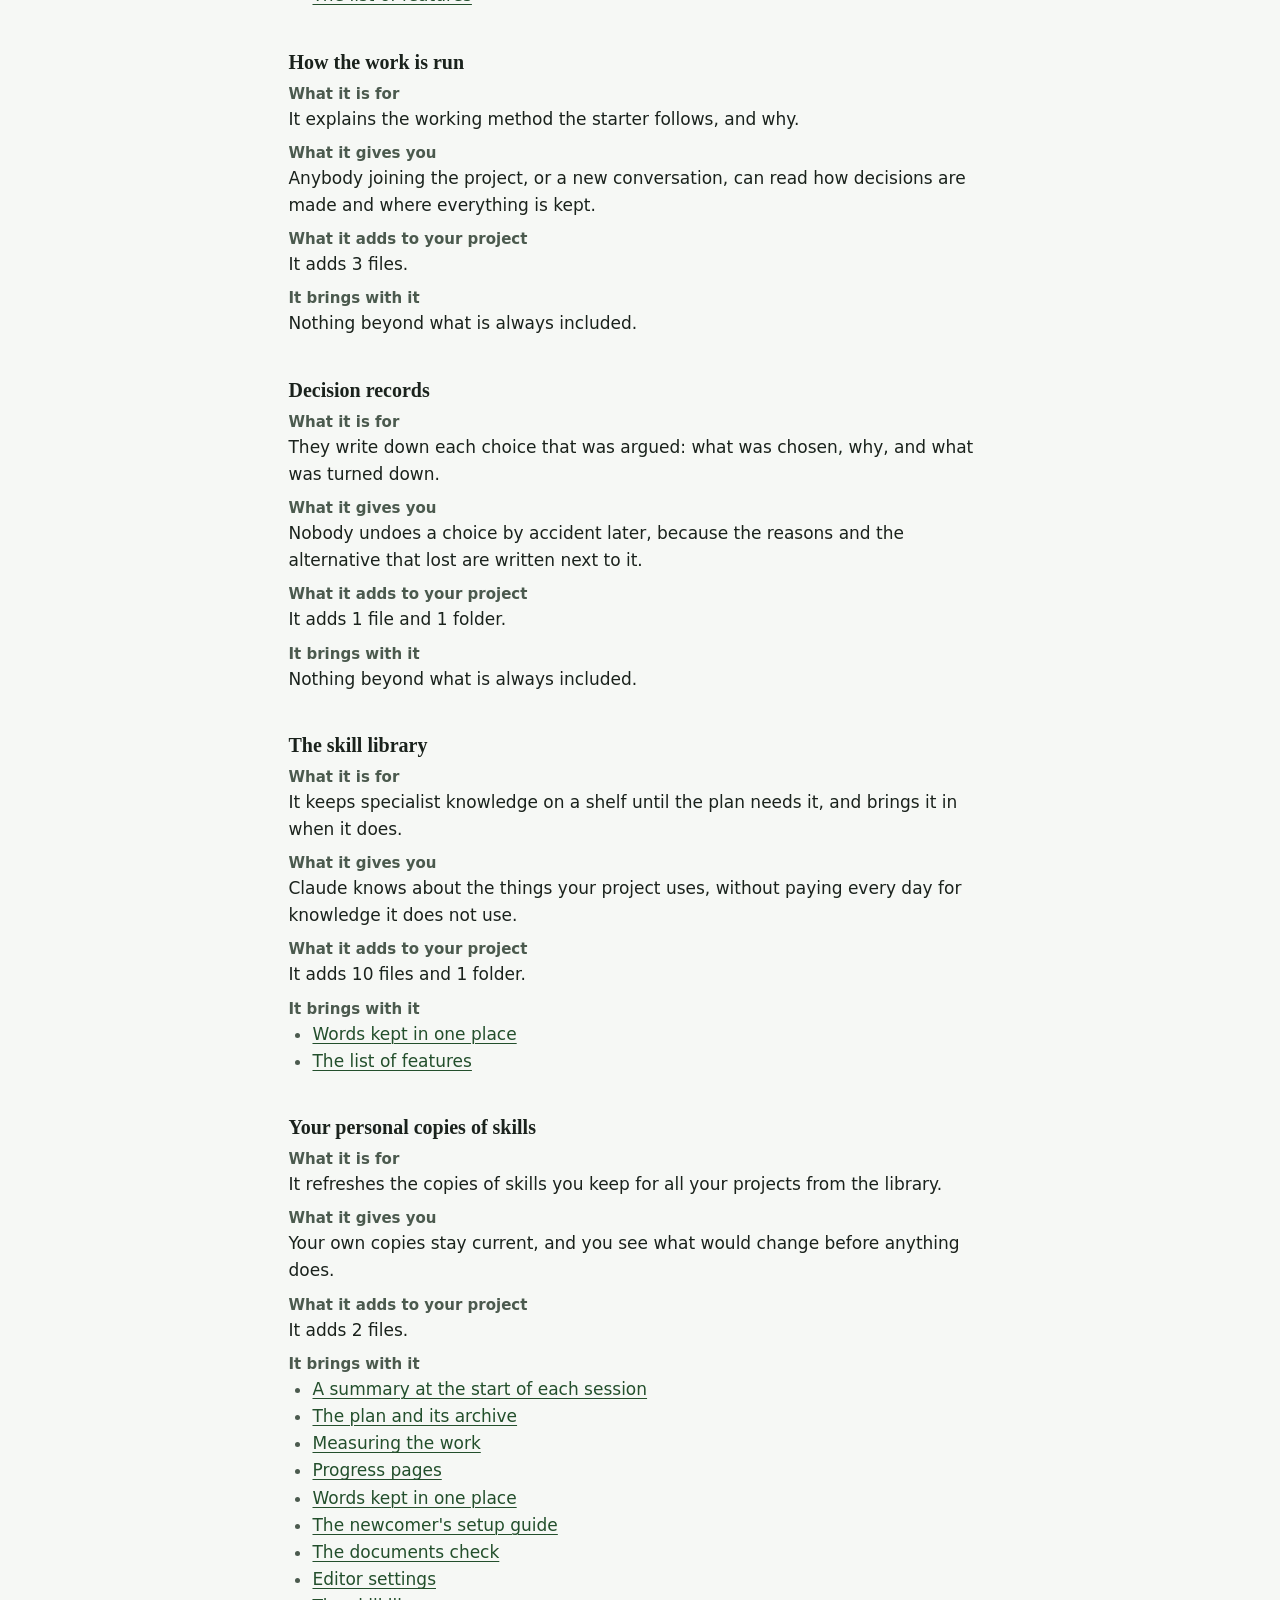
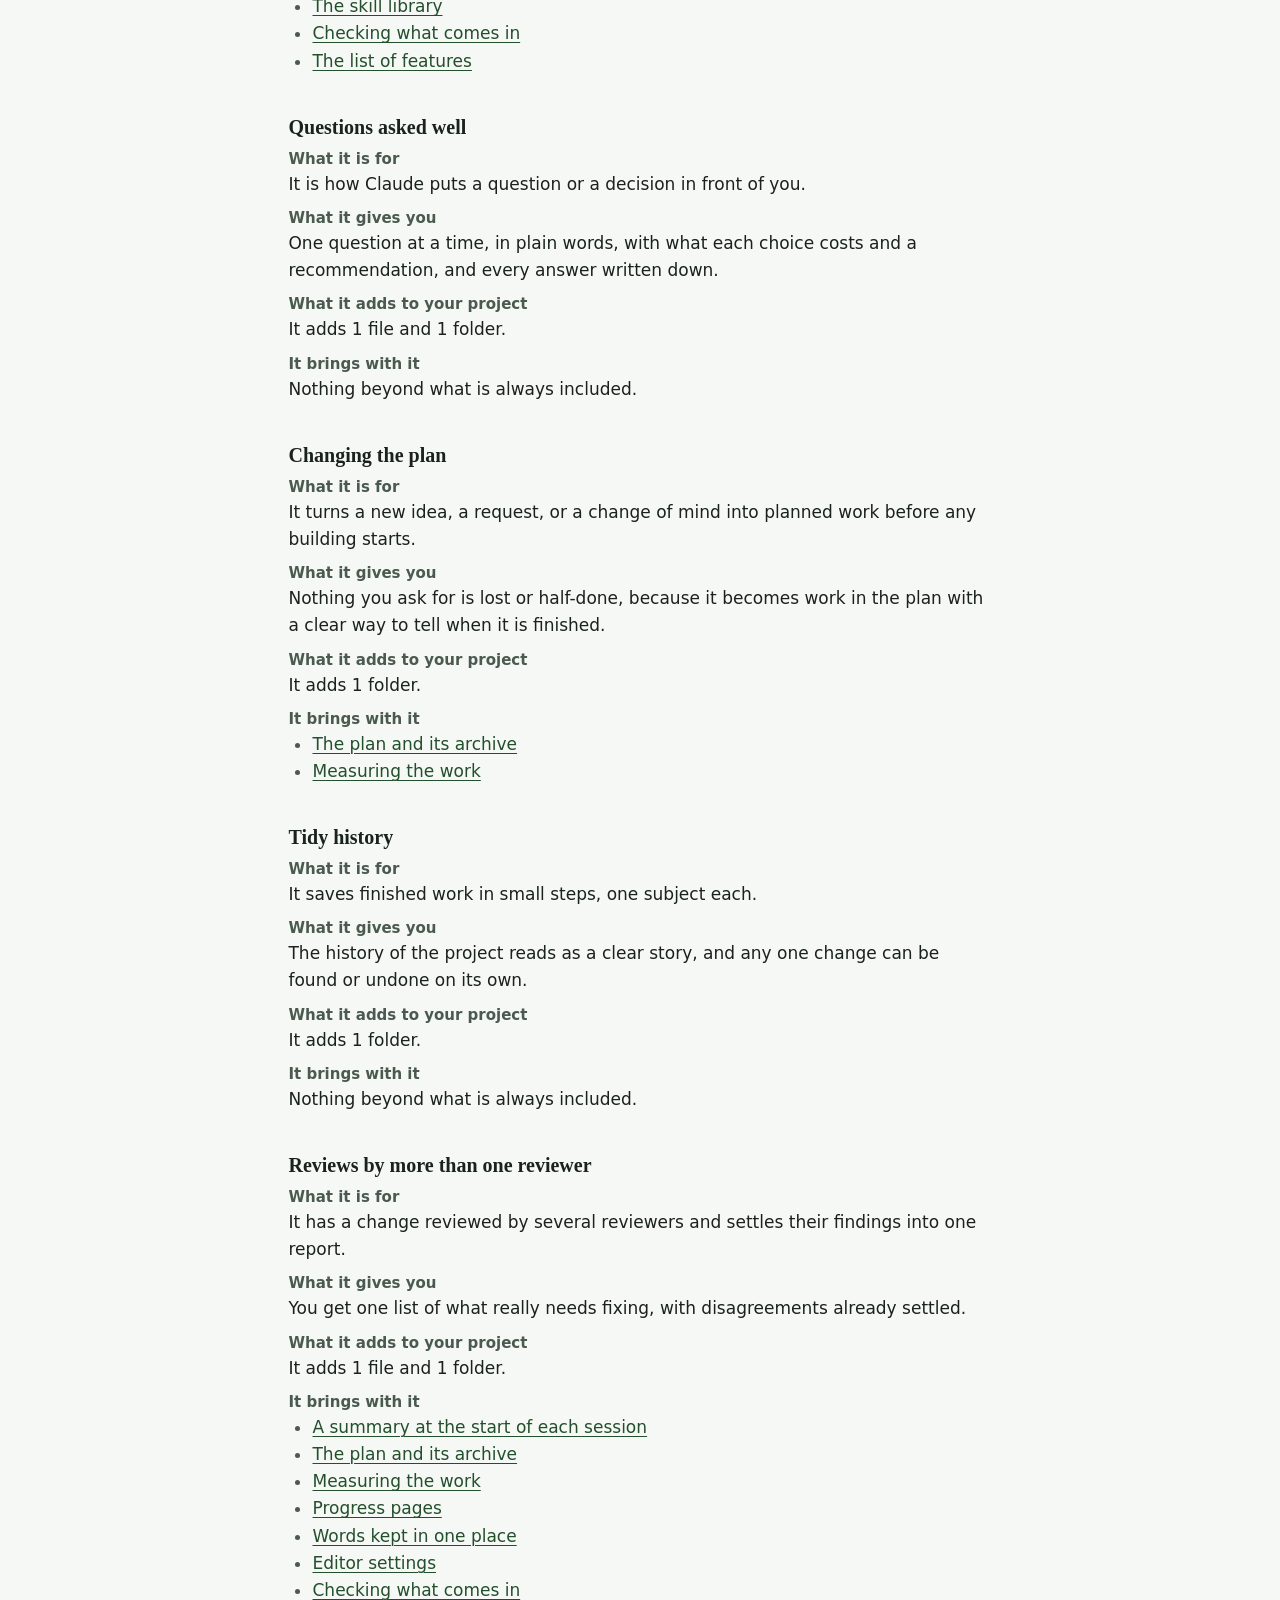
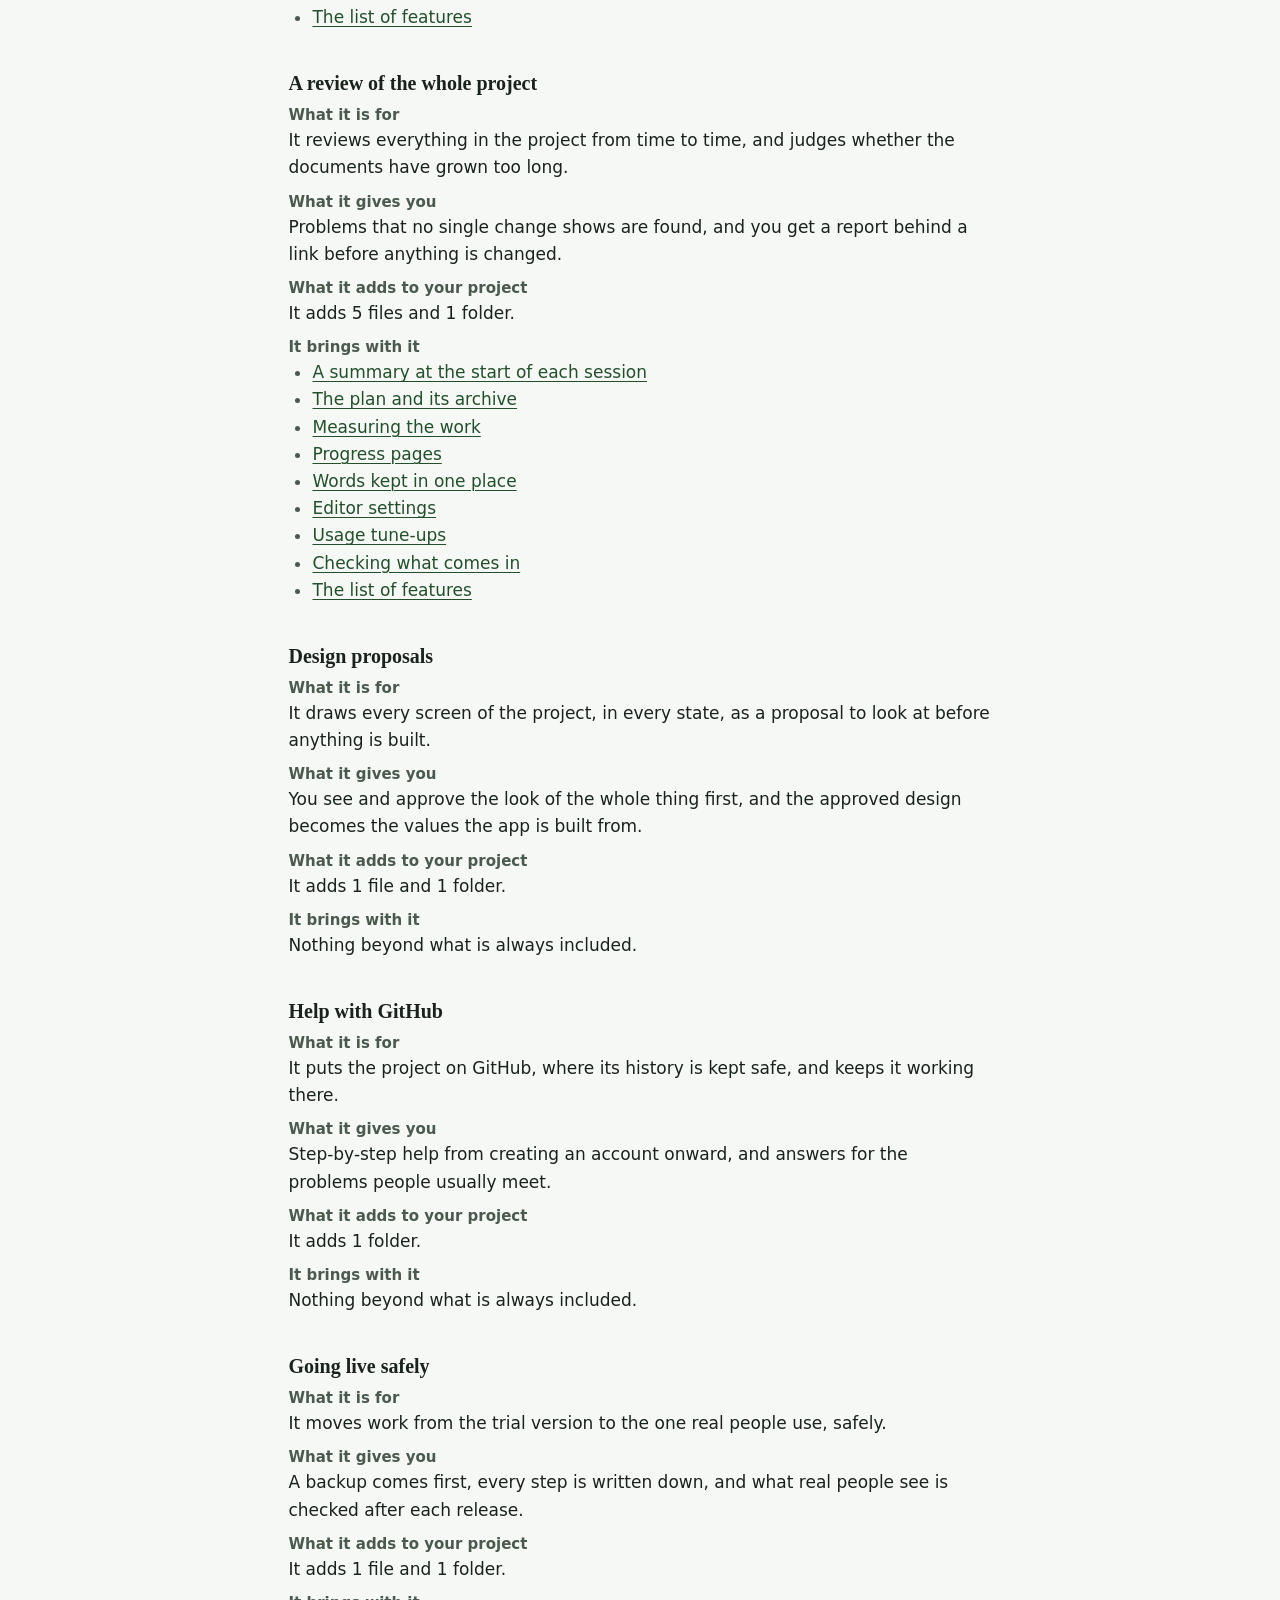
==== commit b47ea9f1: "Publish the setup guide built from START-HERE.md 051f458cbdb7931113fcba776f2aebb9ad5e71ac9be65cfe65f" ====
--- a/features.html
+++ b/features.html
@@ -43,7 +43,7 @@
 <dt>What it gives you</dt>
 <dd>Claude asks you before any step that would change what real people see, and helpers working for Claude are refused outright.</dd>
 <dt>What it adds to your project</dt>
-<dd>It adds 3 files, and switches on 1 guard.</dd>
+<dd>It adds 11 files, and switches on 1 guard.</dd>
 <dt>It brings with it</dt>
 <dd>Nothing beyond what is always included.</dd>
 </dl>
@@ -171,9 +171,12 @@
 <dt>What it gives you</dt>
 <dd>Claude does not stop halfway and wait. It stops only when it says, in plain words, what blocks everything that is left.</dd>
 <dt>What it adds to your project</dt>
-<dd>It adds 2 files, and switches on 1 guard.</dd>
-<dt>It brings with it</dt>
-<dd>Nothing beyond what is always included.</dd>
+<dd>It adds 4 files, and switches on 1 guard.</dd>
+<dt>It brings with it</dt>
+<dd><ul>
+<li><a href="#plan-archive">The plan and its archive</a></li>
+<li><a href="#work-measurements">Measuring the work</a></li>
+</ul></dd>
 </dl>
 </section>
 <section class="feature" id="session-start">
@@ -184,7 +187,7 @@
 <dt>What it gives you</dt>
 <dd>Claude starts each conversation knowing the stage, what comes next, and what is due, without spending time and usage looking around.</dd>
 <dt>What it adds to your project</dt>
-<dd>It adds 14 files, and switches on 1 guard.</dd>
+<dd>It adds 35 files, and switches on 1 guard.</dd>
 <dt>It brings with it</dt>
 <dd><ul>
 <li><a href="#plan-archive">The plan and its archive</a></li>
@@ -263,7 +266,7 @@
 <dt>What it gives you</dt>
 <dd>You learn in plain words what is missing and who does each step, so setting up a computer does not stall on a guess.</dd>
 <dt>What it adds to your project</dt>
-<dd>It adds 9 files.</dd>
+<dd>It adds 25 files.</dd>
 <dt>It brings with it</dt>
 <dd><ul>
 <li><a href="#session-start">A summary at the start of each session</a></li>
@@ -286,7 +289,7 @@
 <dt>What it gives you</dt>
 <dd>Somebody new can get ready on their own, and anything that looked different from the guide is sent back so the guide improves.</dd>
 <dt>What it adds to your project</dt>
-<dd>It adds 16 files and 1 folder.</dd>
+<dd>It adds 17 files and 1 folder.</dd>
 <dt>It brings with it</dt>
 <dd><ul>
 <li><a href="#session-start">A summary at the start of each session</a></li>
@@ -308,7 +311,7 @@
 <dt>What it gives you</dt>
 <dd>A broken convention in a document is caught before it is saved, so nobody has to remember every rule.</dd>
 <dt>What it adds to your project</dt>
-<dd>It adds 5 files, and switches on 1 check.</dd>
+<dd>It adds 19 files, and switches on 1 check.</dd>
 <dt>It brings with it</dt>
 <dd><ul>
 <li><a href="#session-start">A summary at the start of each session</a></li>
@@ -513,7 +516,7 @@
 <dt>What it gives you</dt>
 <dd>One question at a time, in plain words, with what each choice costs and a recommendation, and every answer written down.</dd>
 <dt>What it adds to your project</dt>
-<dd>It adds 1 folder.</dd>
+<dd>It adds 1 file and 1 folder.</dd>
 <dt>It brings with it</dt>
 <dd>Nothing beyond what is always included.</dd>
 </dl>
@@ -577,7 +580,7 @@
 <dt>What it gives you</dt>
 <dd>Problems that no single change shows are found, and you get a report behind a link before anything is changed.</dd>
 <dt>What it adds to your project</dt>
-<dd>It adds 1 folder.</dd>
+<dd>It adds 5 files and 1 folder.</dd>
 <dt>It brings with it</dt>
 <dd><ul>
 <li><a href="#session-start">A summary at the start of each session</a></li>
@@ -586,6 +589,7 @@
 <li><a href="#progress-pages">Progress pages</a></li>
 <li><a href="#message-catalogs">Words kept in one place</a></li>
 <li><a href="#editor-settings">Editor settings</a></li>
+<li><a href="#token-tune-up">Usage tune-ups</a></li>
 <li><a href="#validate-input">Checking what comes in</a></li>
 <li><a href="#feature-list">The list of features</a></li>
 </ul></dd>
@@ -638,7 +642,7 @@
 <dt>What it gives you</dt>
 <dd>Later projects start with what yours learned, and nothing private leaves your project.</dd>
 <dt>What it adds to your project</dt>
-<dd>It adds 9 files and 1 folder.</dd>
+<dd>It adds 21 files and 1 folder.</dd>
 <dt>It brings with it</dt>
 <dd><ul>
 <li><a href="#session-start">A summary at the start of each session</a></li>
@@ -682,7 +686,7 @@
 <dt>What it gives you</dt>
 <dd>A plan you have read and approved, written from your own answers, before anything is built.</dd>
 <dt>What it adds to your project</dt>
-<dd>It adds 16 files and 1 folder.</dd>
+<dd>It adds 32 files and 1 folder.</dd>
 <dt>It brings with it</dt>
 <dd><ul>
 <li><a href="#session-start">A summary at the start of each session</a></li>
@@ -738,7 +742,7 @@
 <dt>What it gives you</dt>
 <dd>Weaknesses in what the project is built from are found early, and each one that needs your decision comes to you as one question.</dd>
 <dt>What it adds to your project</dt>
-<dd>It adds 9 files and 2 folders.</dd>
+<dd>It adds 34 files and 2 folders.</dd>
 <dt>It brings with it</dt>
 <dd><ul>
 <li><a href="#session-start">A summary at the start of each session</a></li>
@@ -1278,7 +1282,7 @@
 <dt>What it gives you</dt>
 <dd>Setup steps tested the way a newcomer meets them, and the computer reset to clean in seconds.</dd>
 <dt>What it adds to your project</dt>
-<dd>It adds 1 folder.</dd>
+<dd>It adds 1 file and 1 folder.</dd>
 <dt>It brings with it</dt>
 <dd><ul>
 <li><a href="#message-catalogs">Words kept in one place</a></li>
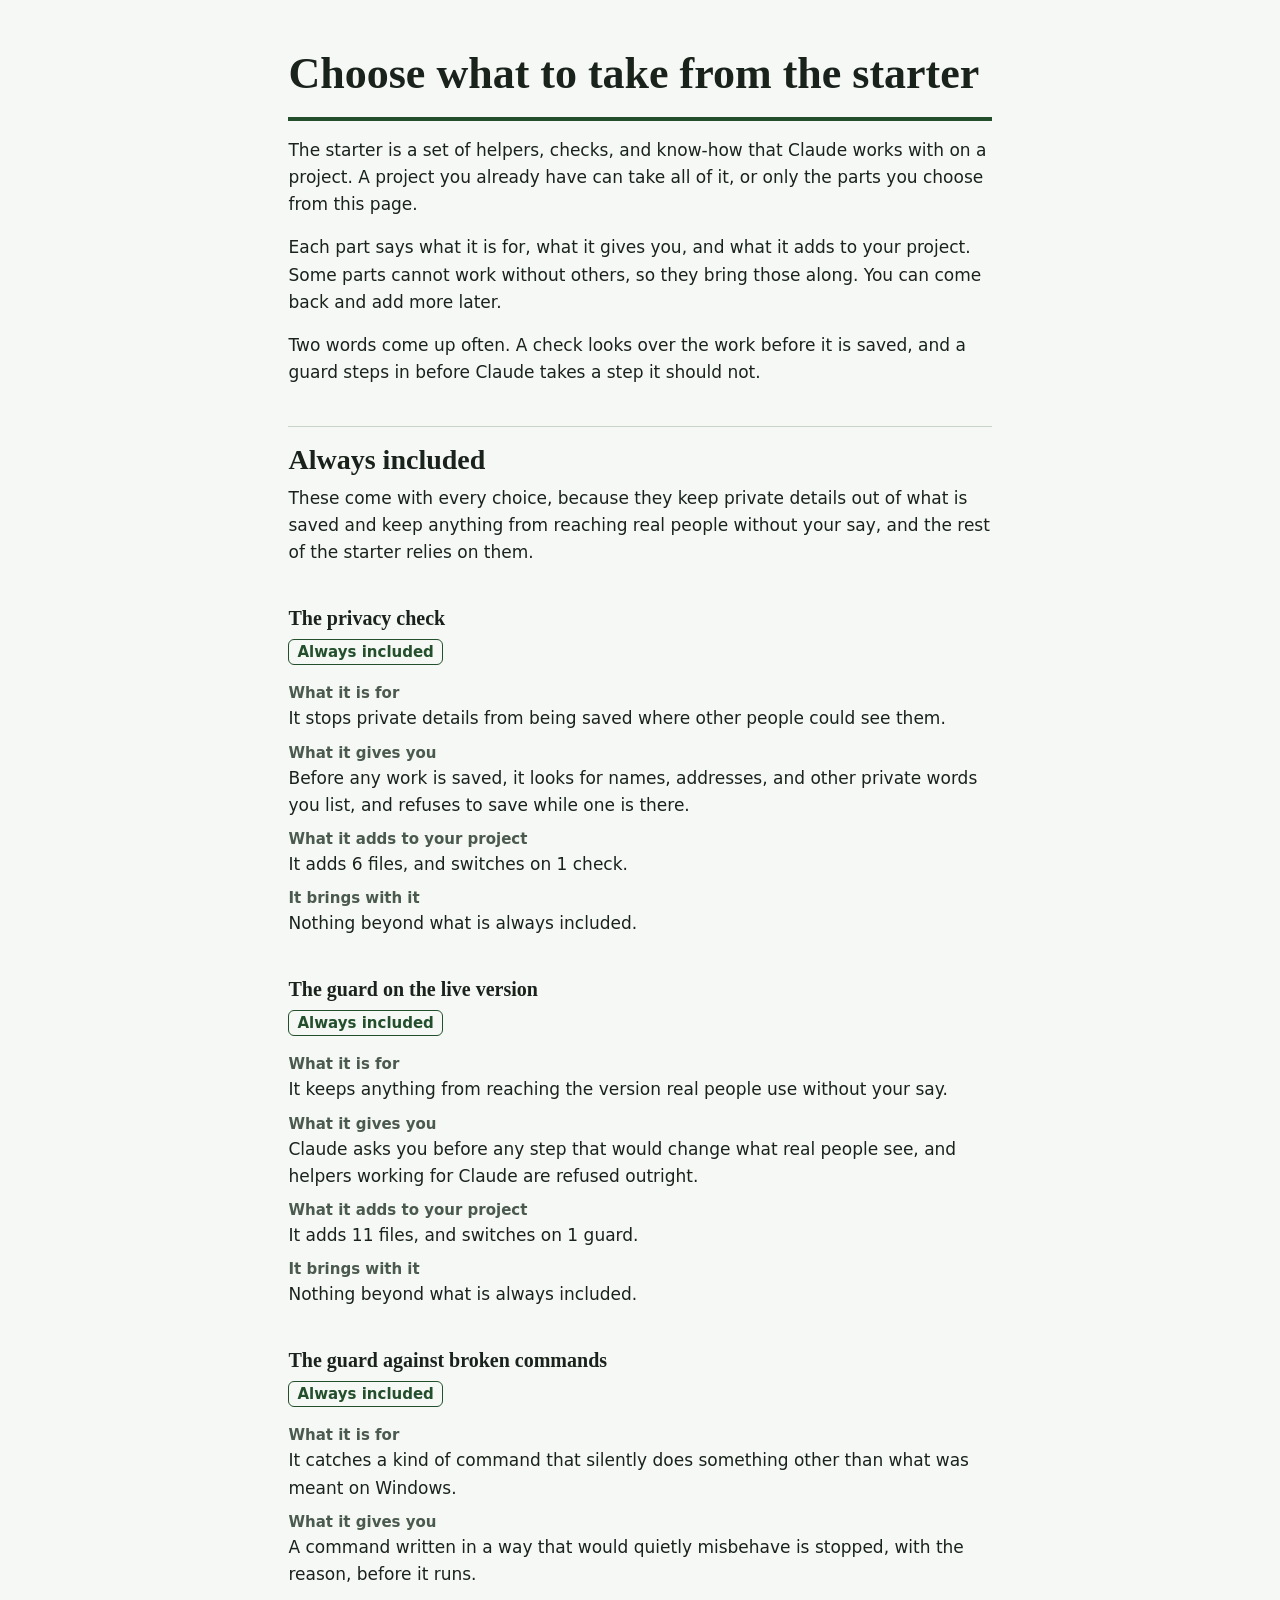
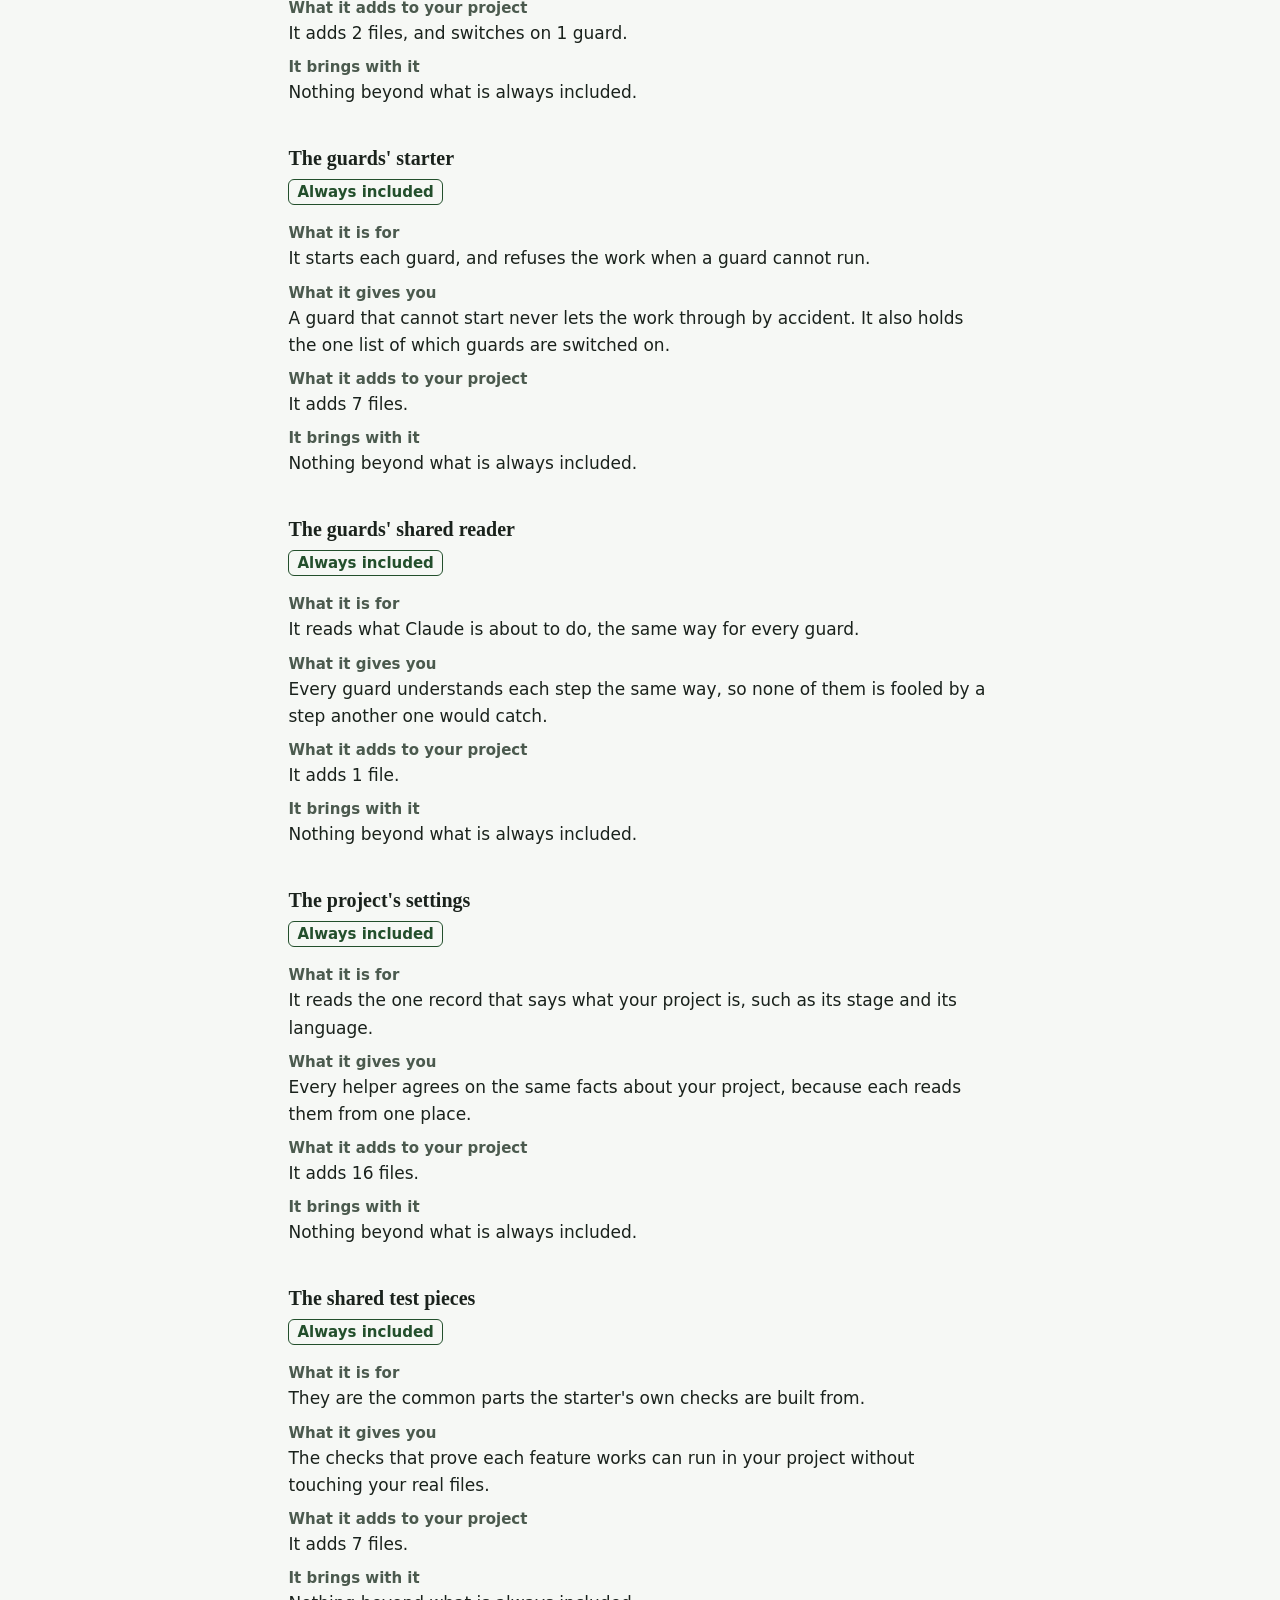
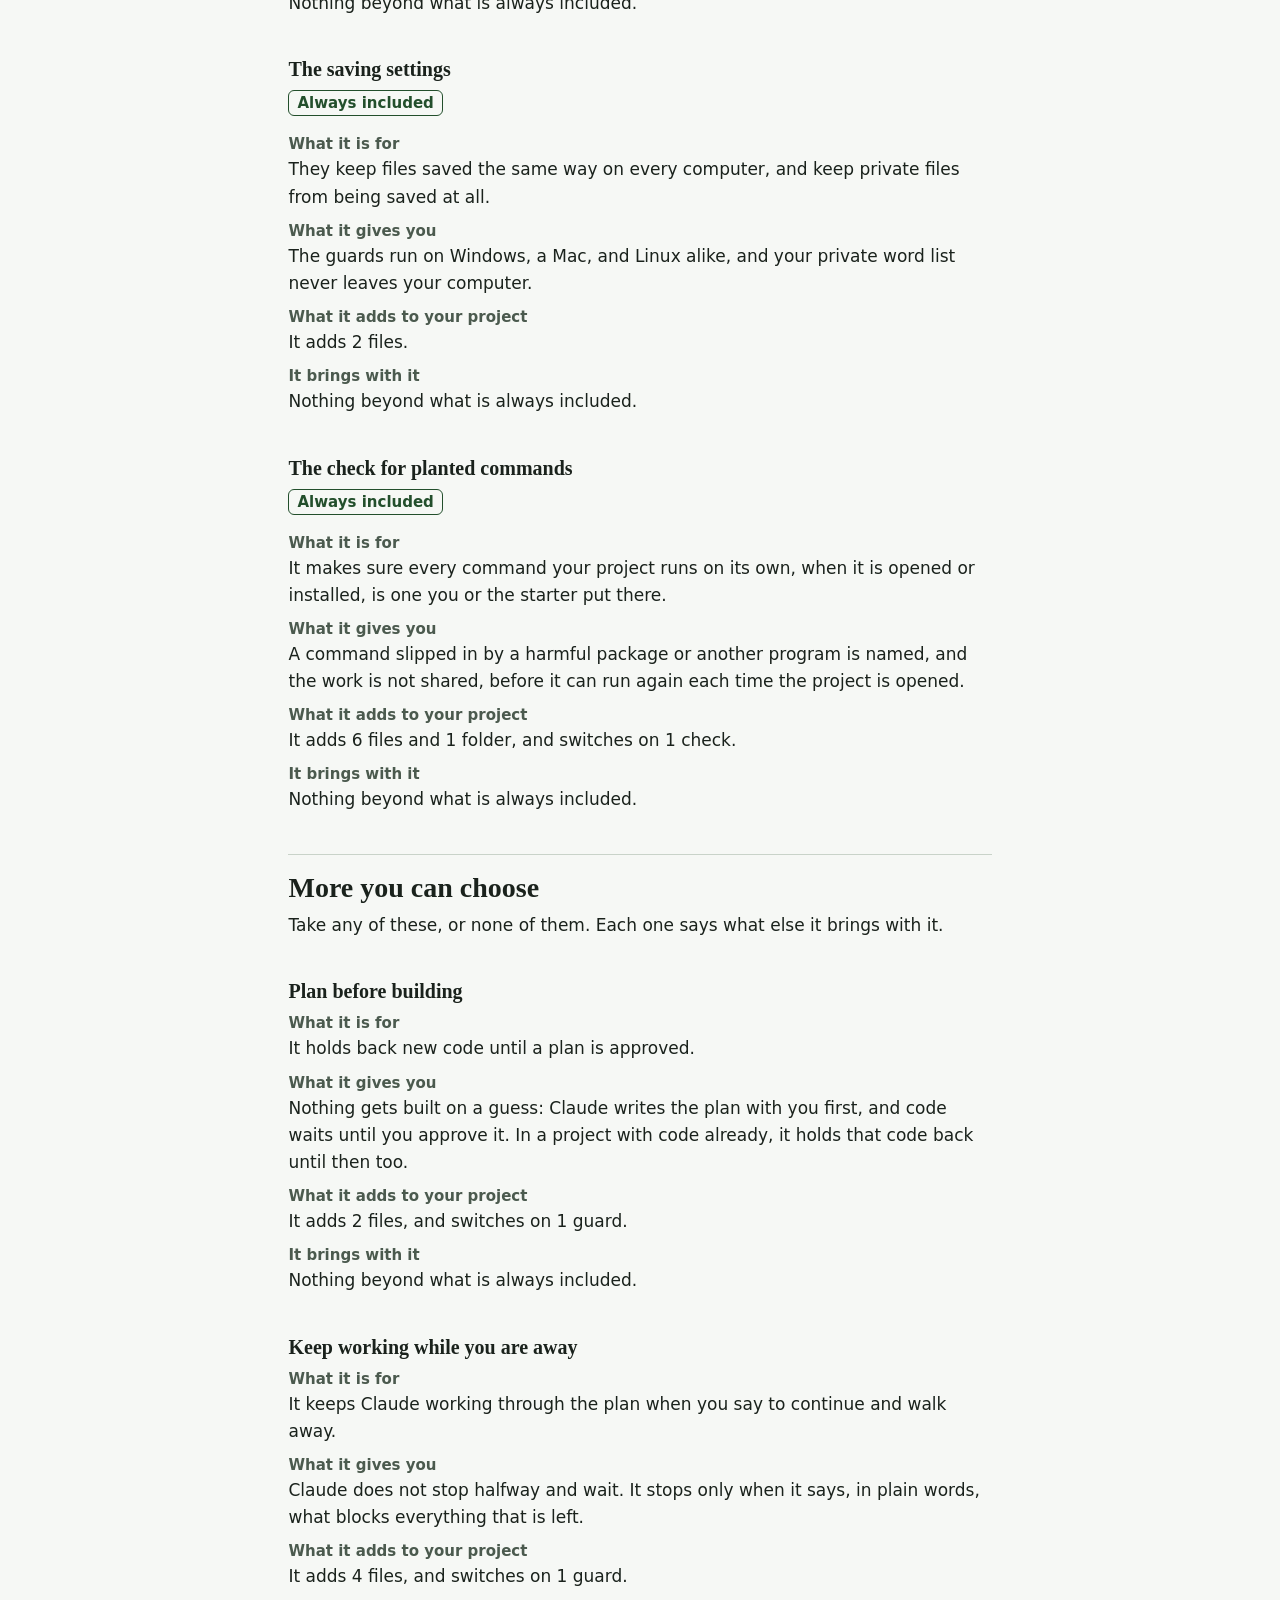
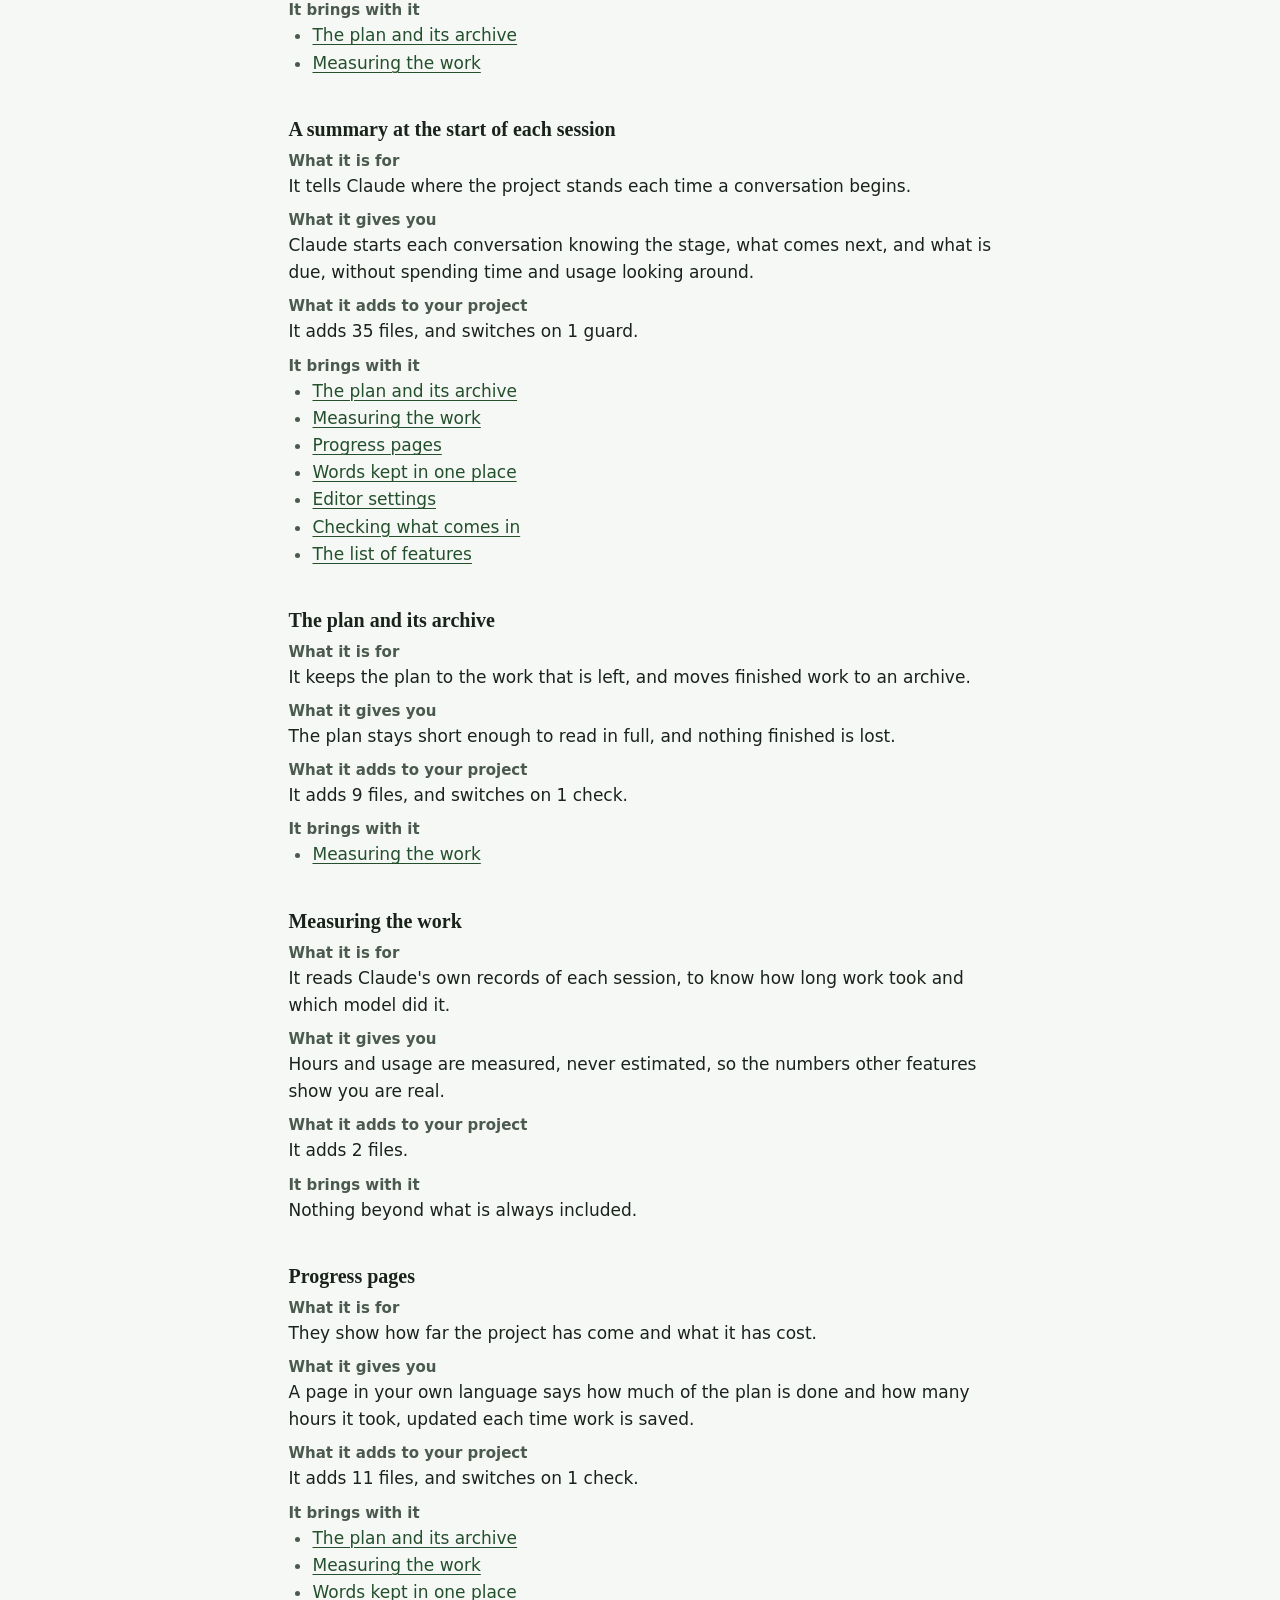
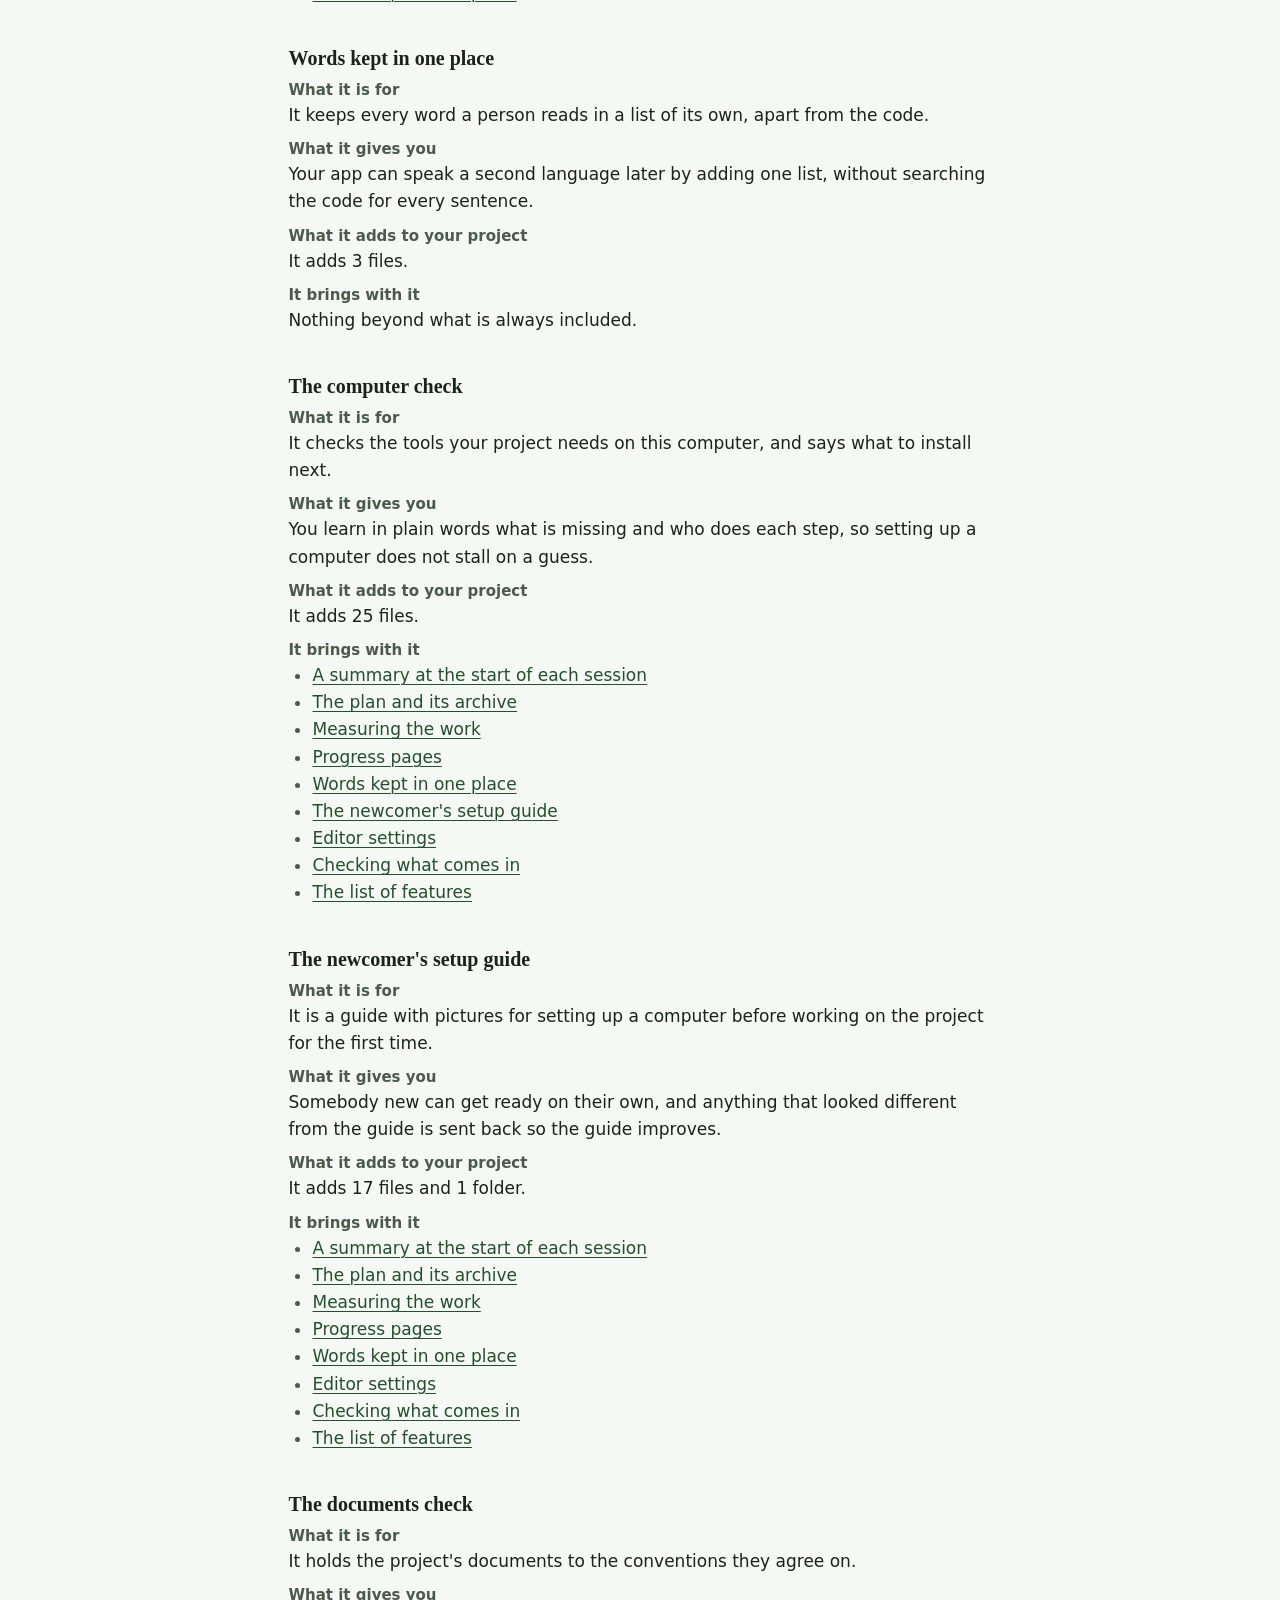
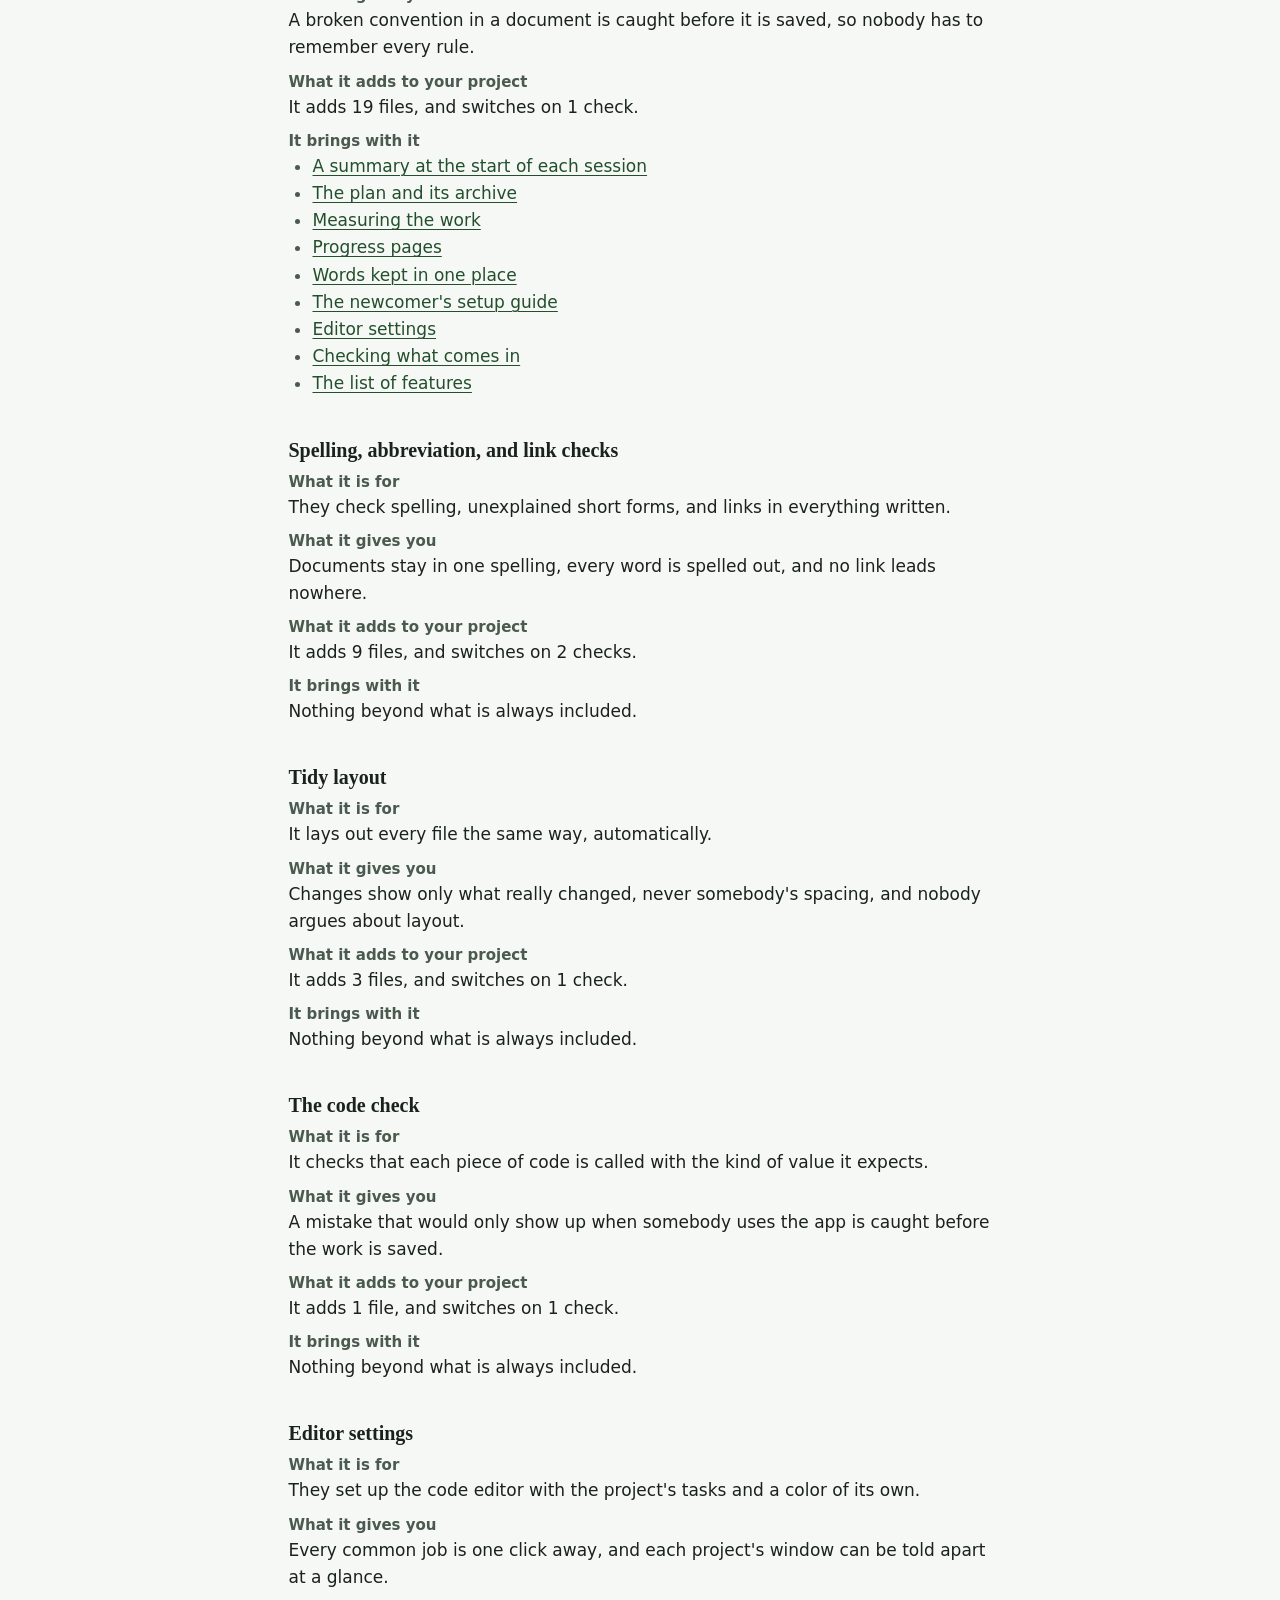
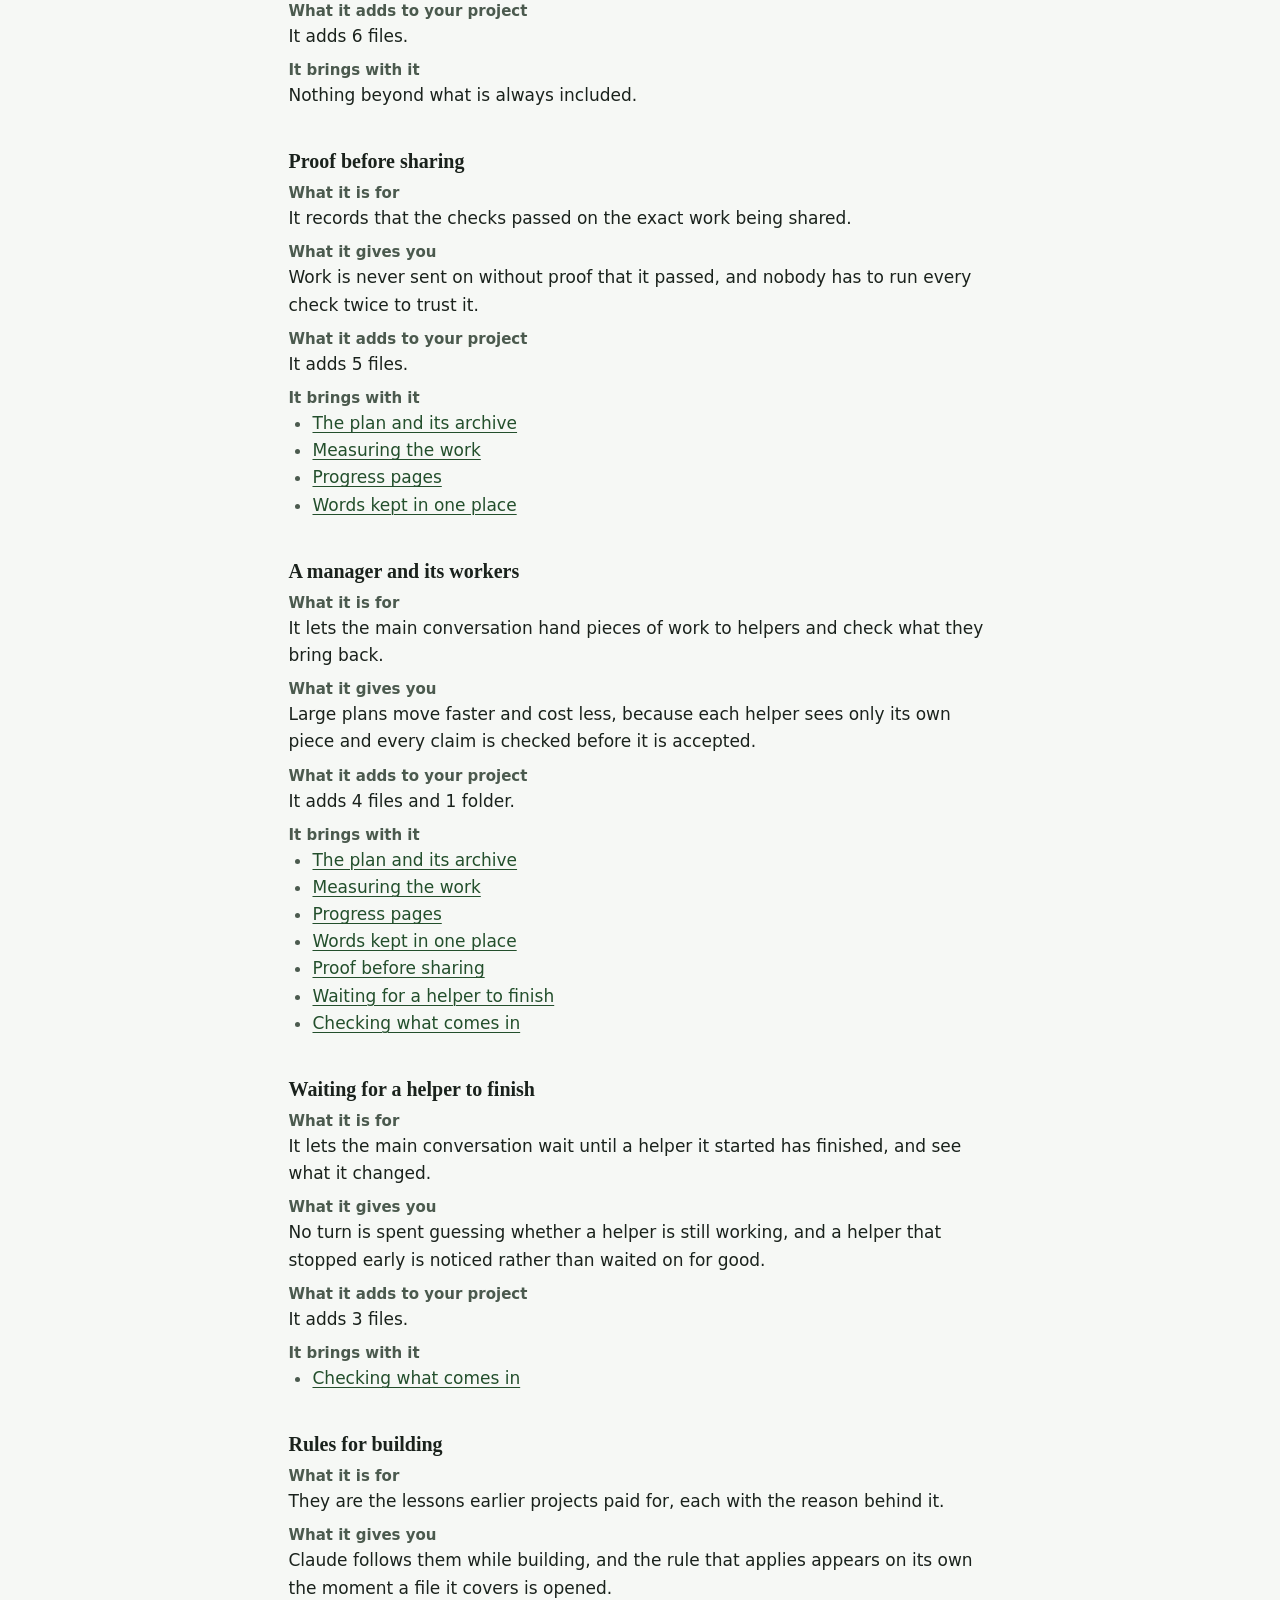
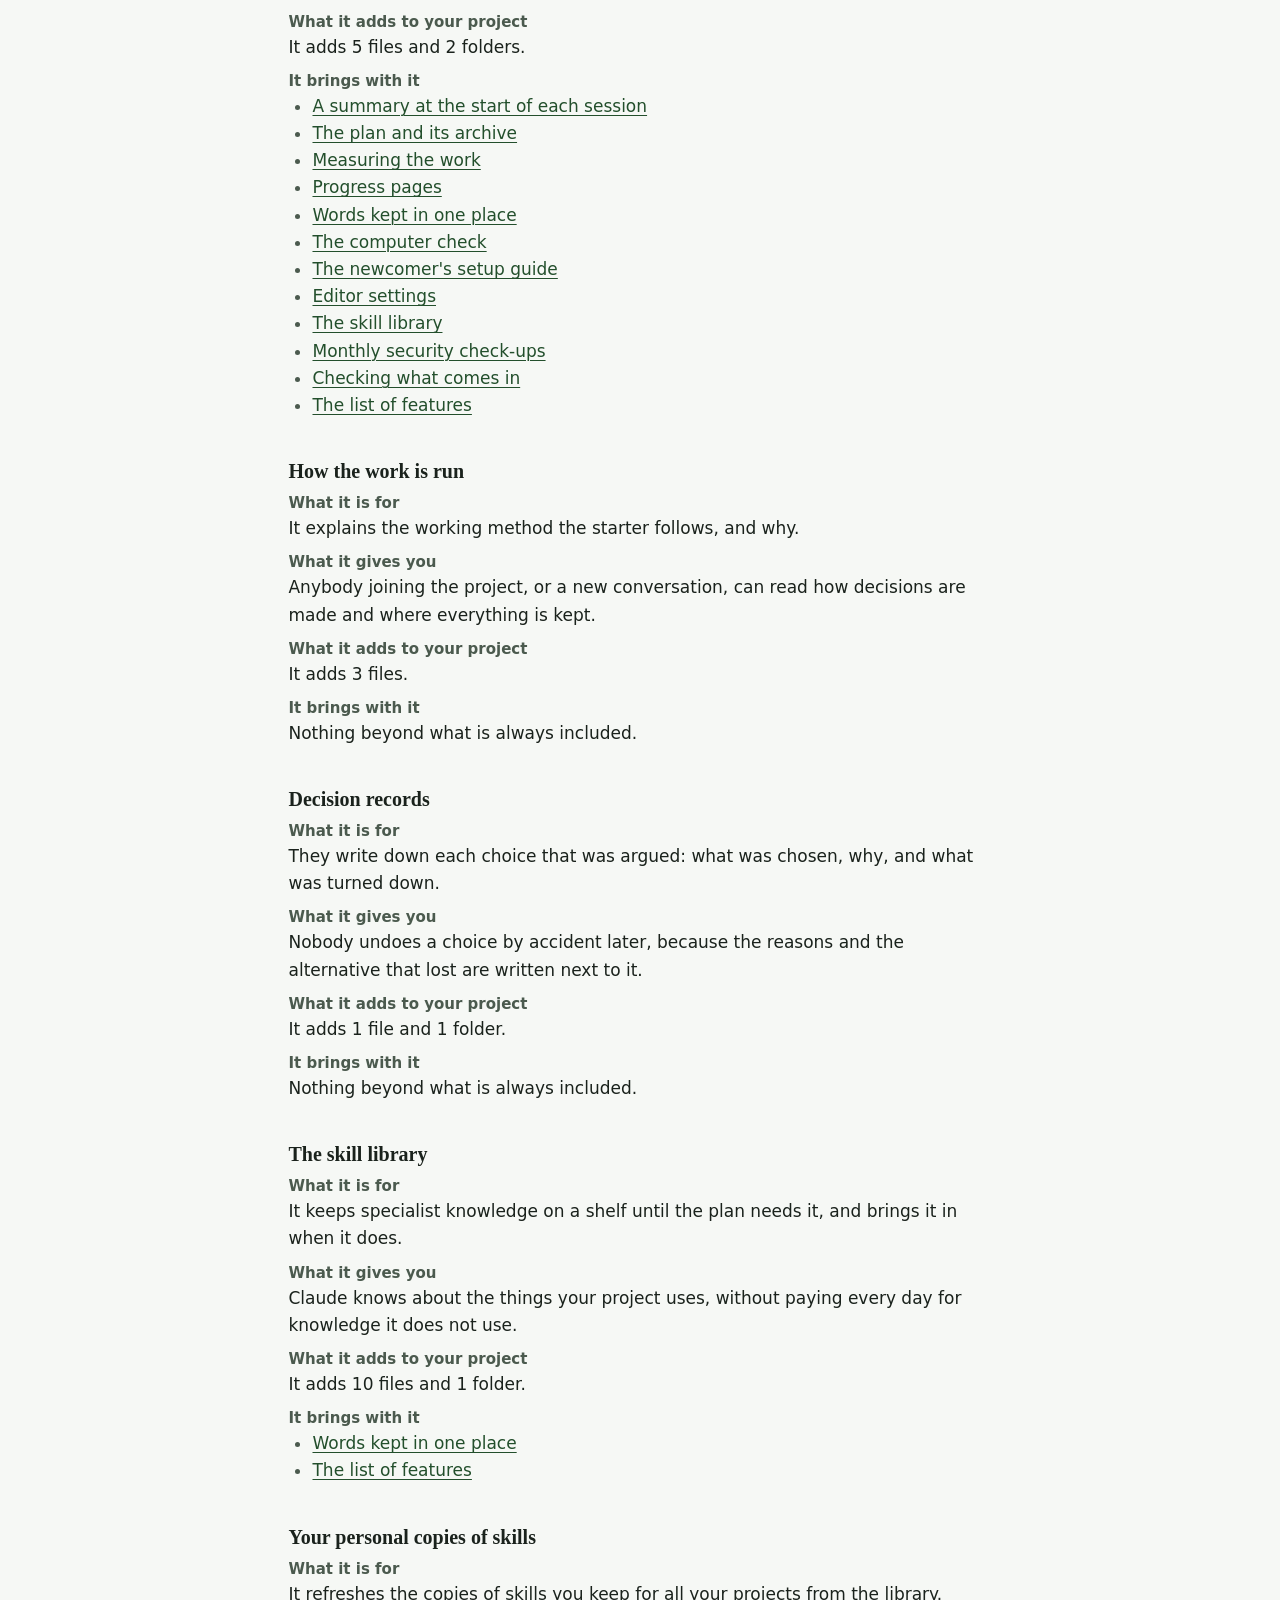
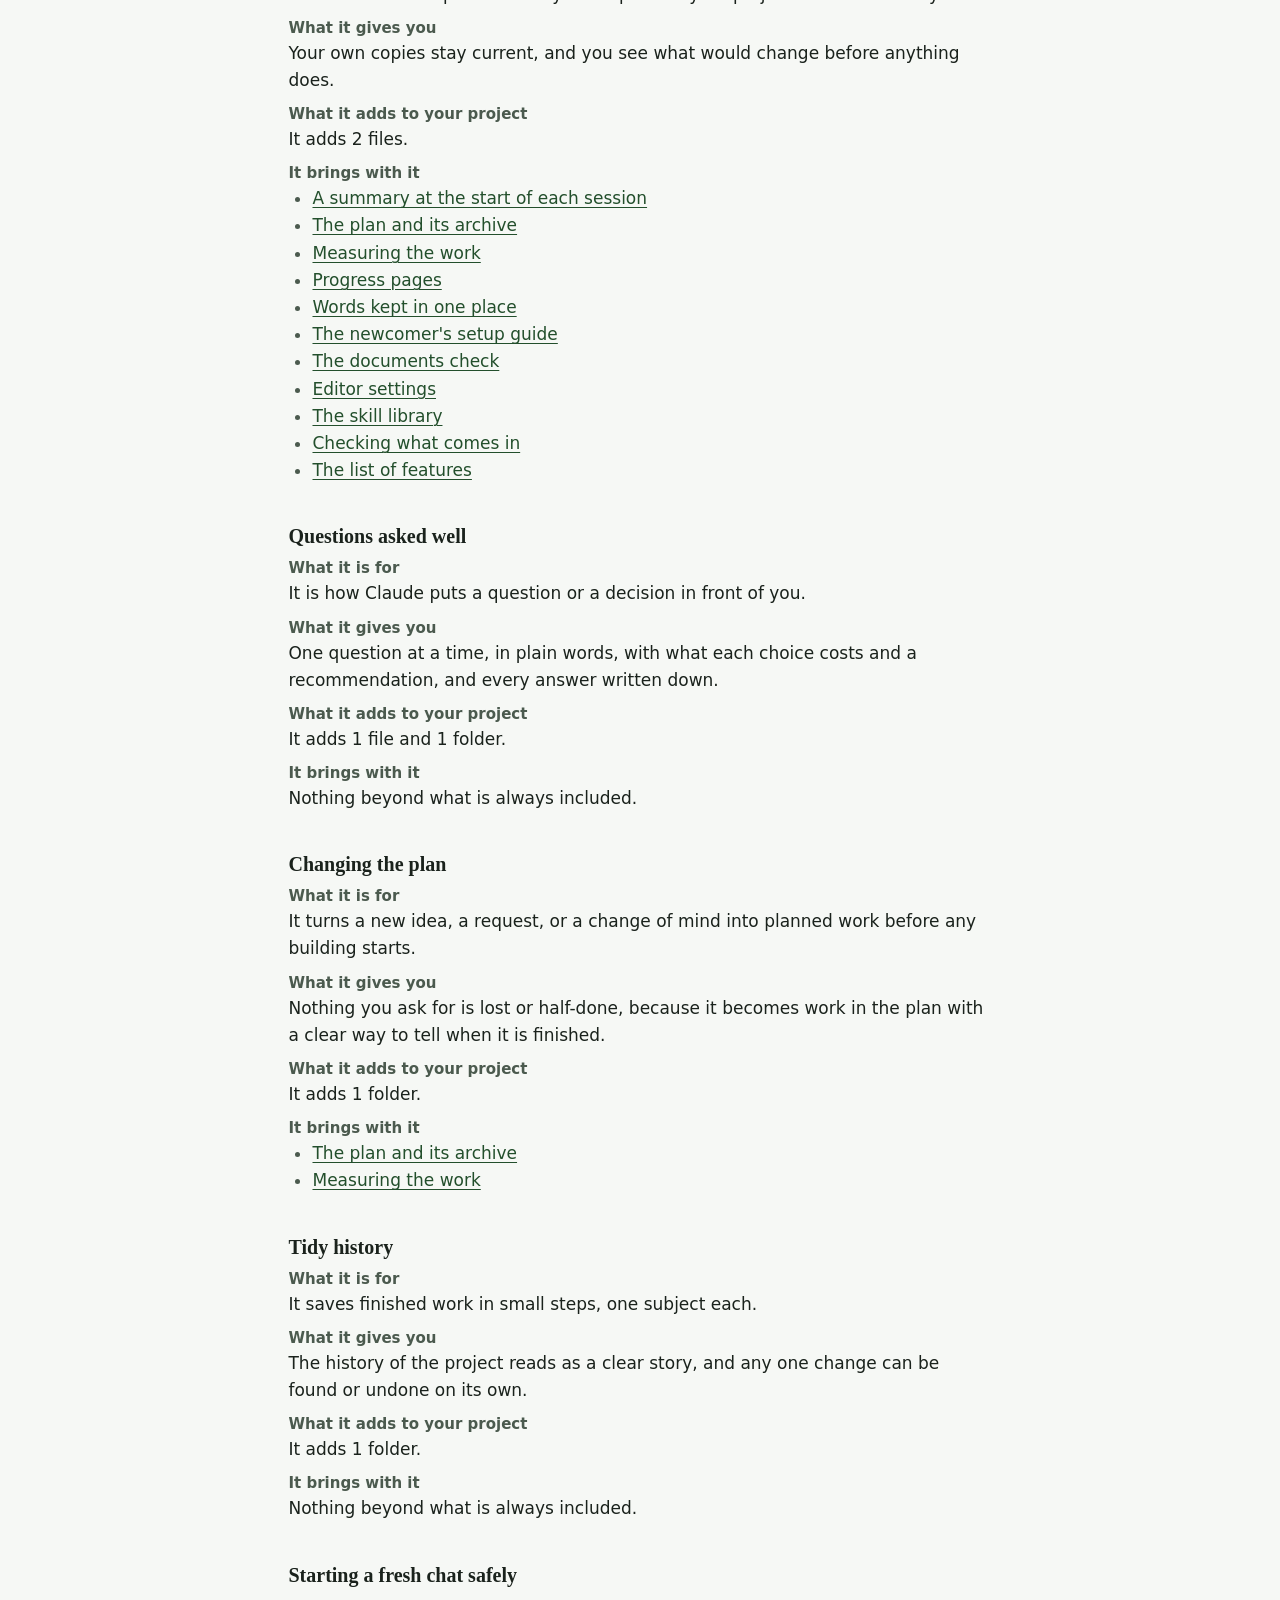
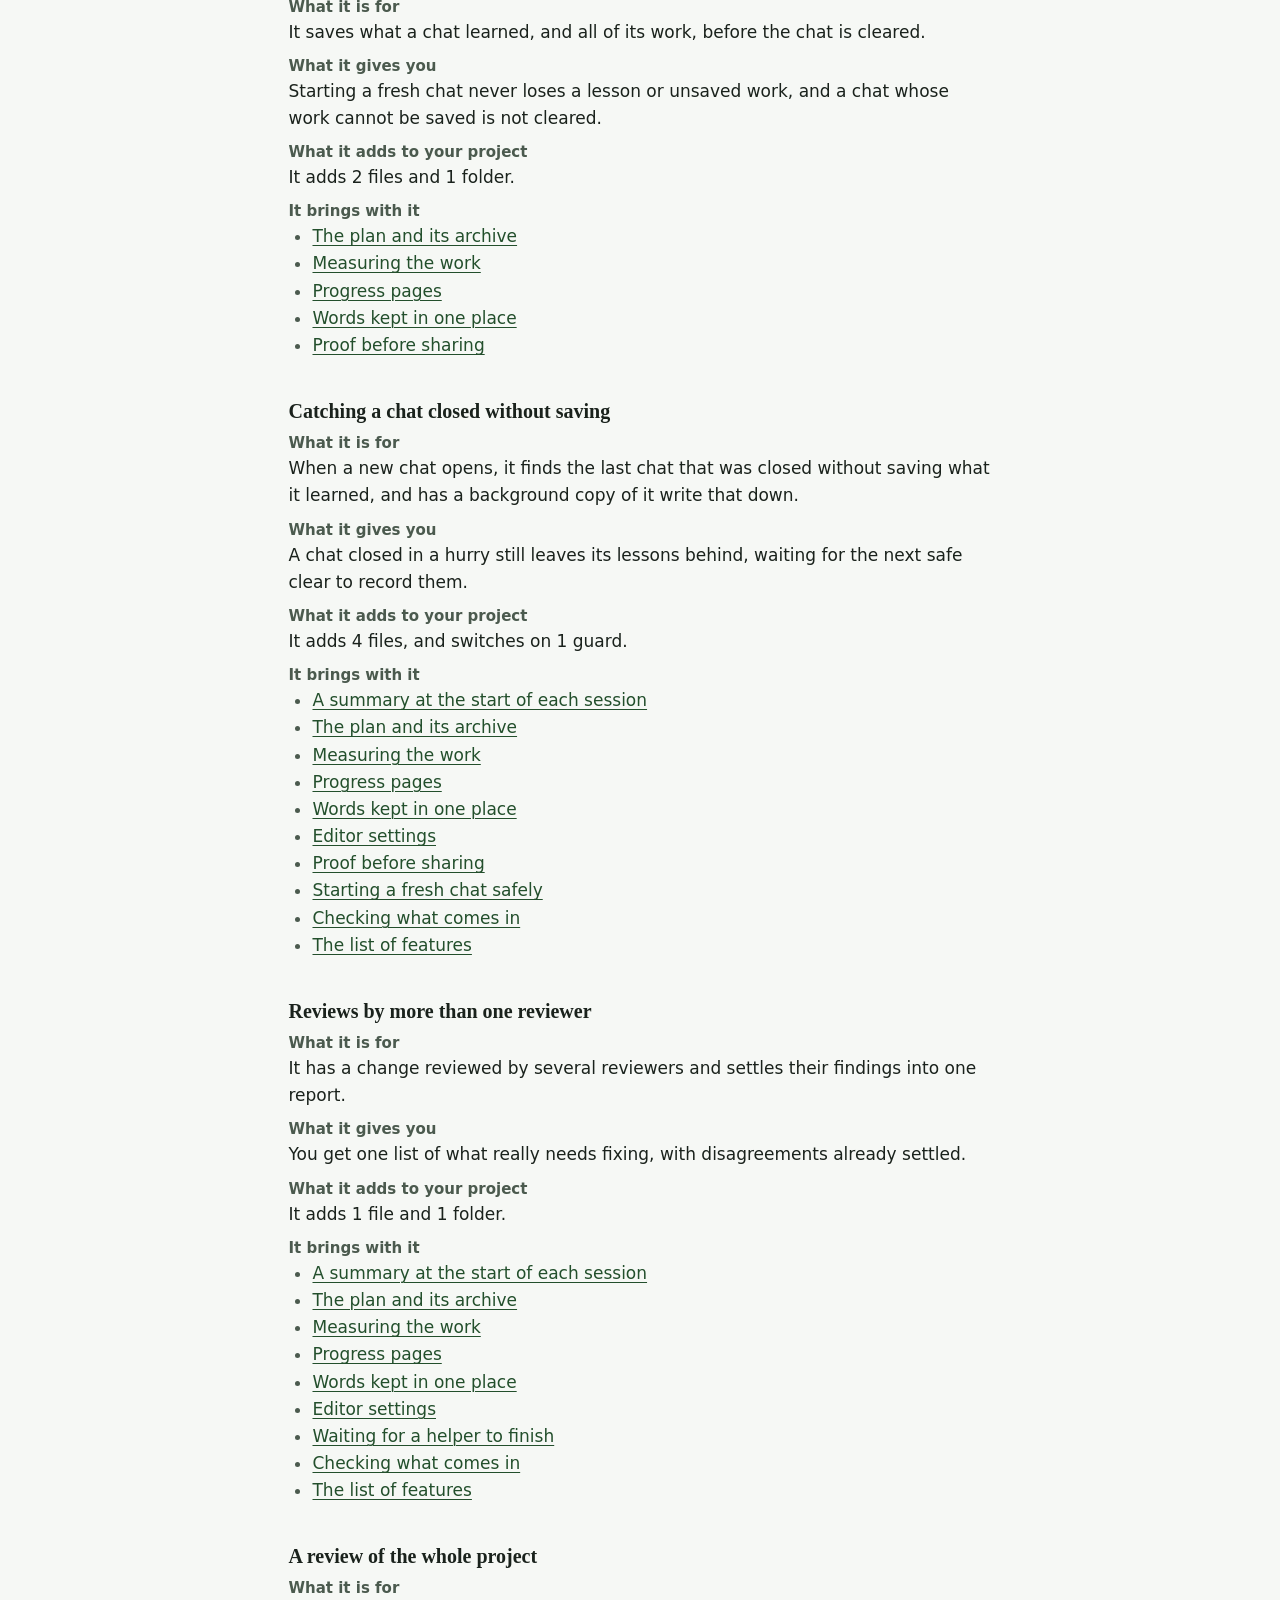
==== commit a6c61a1e: "Publish the setup guide built from START-HERE.md 08584e3de208772068e55ce148b0e28785ce8c53805dd6e4048" ====
--- a/features.html
+++ b/features.html
@@ -113,7 +113,7 @@
 <dt>What it gives you</dt>
 <dd>The checks that prove each feature works can run in your project without touching your real files.</dd>
 <dt>What it adds to your project</dt>
-<dd>It adds 5 files.</dd>
+<dd>It adds 7 files.</dd>
 <dt>It brings with it</dt>
 <dd>Nothing beyond what is always included.</dd>
 </dl>
@@ -412,6 +412,23 @@
 <li><a href="#progress-pages">Progress pages</a></li>
 <li><a href="#message-catalogs">Words kept in one place</a></li>
 <li><a href="#proof-and-push-gate">Proof before sharing</a></li>
+<li><a href="#wait-for-agent">Waiting for a helper to finish</a></li>
+<li><a href="#validate-input">Checking what comes in</a></li>
+</ul></dd>
+</dl>
+</section>
+<section class="feature" id="wait-for-agent">
+<h3>Waiting for a helper to finish</h3>
+<dl>
+<dt>What it is for</dt>
+<dd>It lets the main conversation wait until a helper it started has finished, and see what it changed.</dd>
+<dt>What it gives you</dt>
+<dd>No turn is spent guessing whether a helper is still working, and a helper that stopped early is noticed rather than waited on for good.</dd>
+<dt>What it adds to your project</dt>
+<dd>It adds 3 files.</dd>
+<dt>It brings with it</dt>
+<dd><ul>
+<li><a href="#validate-input">Checking what comes in</a></li>
 </ul></dd>
 </dl>
 </section>
@@ -550,6 +567,49 @@
 <dd>Nothing beyond what is always included.</dd>
 </dl>
 </section>
+<section class="feature" id="clear-safely">
+<h3>Starting a fresh chat safely</h3>
+<dl>
+<dt>What it is for</dt>
+<dd>It saves what a chat learned, and all of its work, before the chat is cleared.</dd>
+<dt>What it gives you</dt>
+<dd>Starting a fresh chat never loses a lesson or unsaved work, and a chat whose work cannot be saved is not cleared.</dd>
+<dt>What it adds to your project</dt>
+<dd>It adds 2 files and 1 folder.</dd>
+<dt>It brings with it</dt>
+<dd><ul>
+<li><a href="#plan-archive">The plan and its archive</a></li>
+<li><a href="#work-measurements">Measuring the work</a></li>
+<li><a href="#progress-pages">Progress pages</a></li>
+<li><a href="#message-catalogs">Words kept in one place</a></li>
+<li><a href="#proof-and-push-gate">Proof before sharing</a></li>
+</ul></dd>
+</dl>
+</section>
+<section class="feature" id="start-of-chat-check">
+<h3>Catching a chat closed without saving</h3>
+<dl>
+<dt>What it is for</dt>
+<dd>When a new chat opens, it finds the last chat that was closed without saving what it learned, and has a background copy of it write that down.</dd>
+<dt>What it gives you</dt>
+<dd>A chat closed in a hurry still leaves its lessons behind, waiting for the next safe clear to record them.</dd>
+<dt>What it adds to your project</dt>
+<dd>It adds 4 files, and switches on 1 guard.</dd>
+<dt>It brings with it</dt>
+<dd><ul>
+<li><a href="#session-start">A summary at the start of each session</a></li>
+<li><a href="#plan-archive">The plan and its archive</a></li>
+<li><a href="#work-measurements">Measuring the work</a></li>
+<li><a href="#progress-pages">Progress pages</a></li>
+<li><a href="#message-catalogs">Words kept in one place</a></li>
+<li><a href="#editor-settings">Editor settings</a></li>
+<li><a href="#proof-and-push-gate">Proof before sharing</a></li>
+<li><a href="#clear-safely">Starting a fresh chat safely</a></li>
+<li><a href="#validate-input">Checking what comes in</a></li>
+<li><a href="#feature-list">The list of features</a></li>
+</ul></dd>
+</dl>
+</section>
 <section class="feature" id="consensus-review">
 <h3>Reviews by more than one reviewer</h3>
 <dl>
@@ -567,6 +627,7 @@
 <li><a href="#progress-pages">Progress pages</a></li>
 <li><a href="#message-catalogs">Words kept in one place</a></li>
 <li><a href="#editor-settings">Editor settings</a></li>
+<li><a href="#wait-for-agent">Waiting for a helper to finish</a></li>
 <li><a href="#validate-input">Checking what comes in</a></li>
 <li><a href="#feature-list">The list of features</a></li>
 </ul></dd>
--- a/guide.css
+++ b/guide.css
@@ -1,5 +1,5 @@
 /*
- * The stylesheet of the setup guide's published page. starter-kit/tools/guide-page.mjs
+ * The stylesheet of the setup guide's published page. app-architect-kit/tools/guide-page.mjs
  * copies it beside the page as guide.css; the page links it, and carries no
  * style of its own.
  *
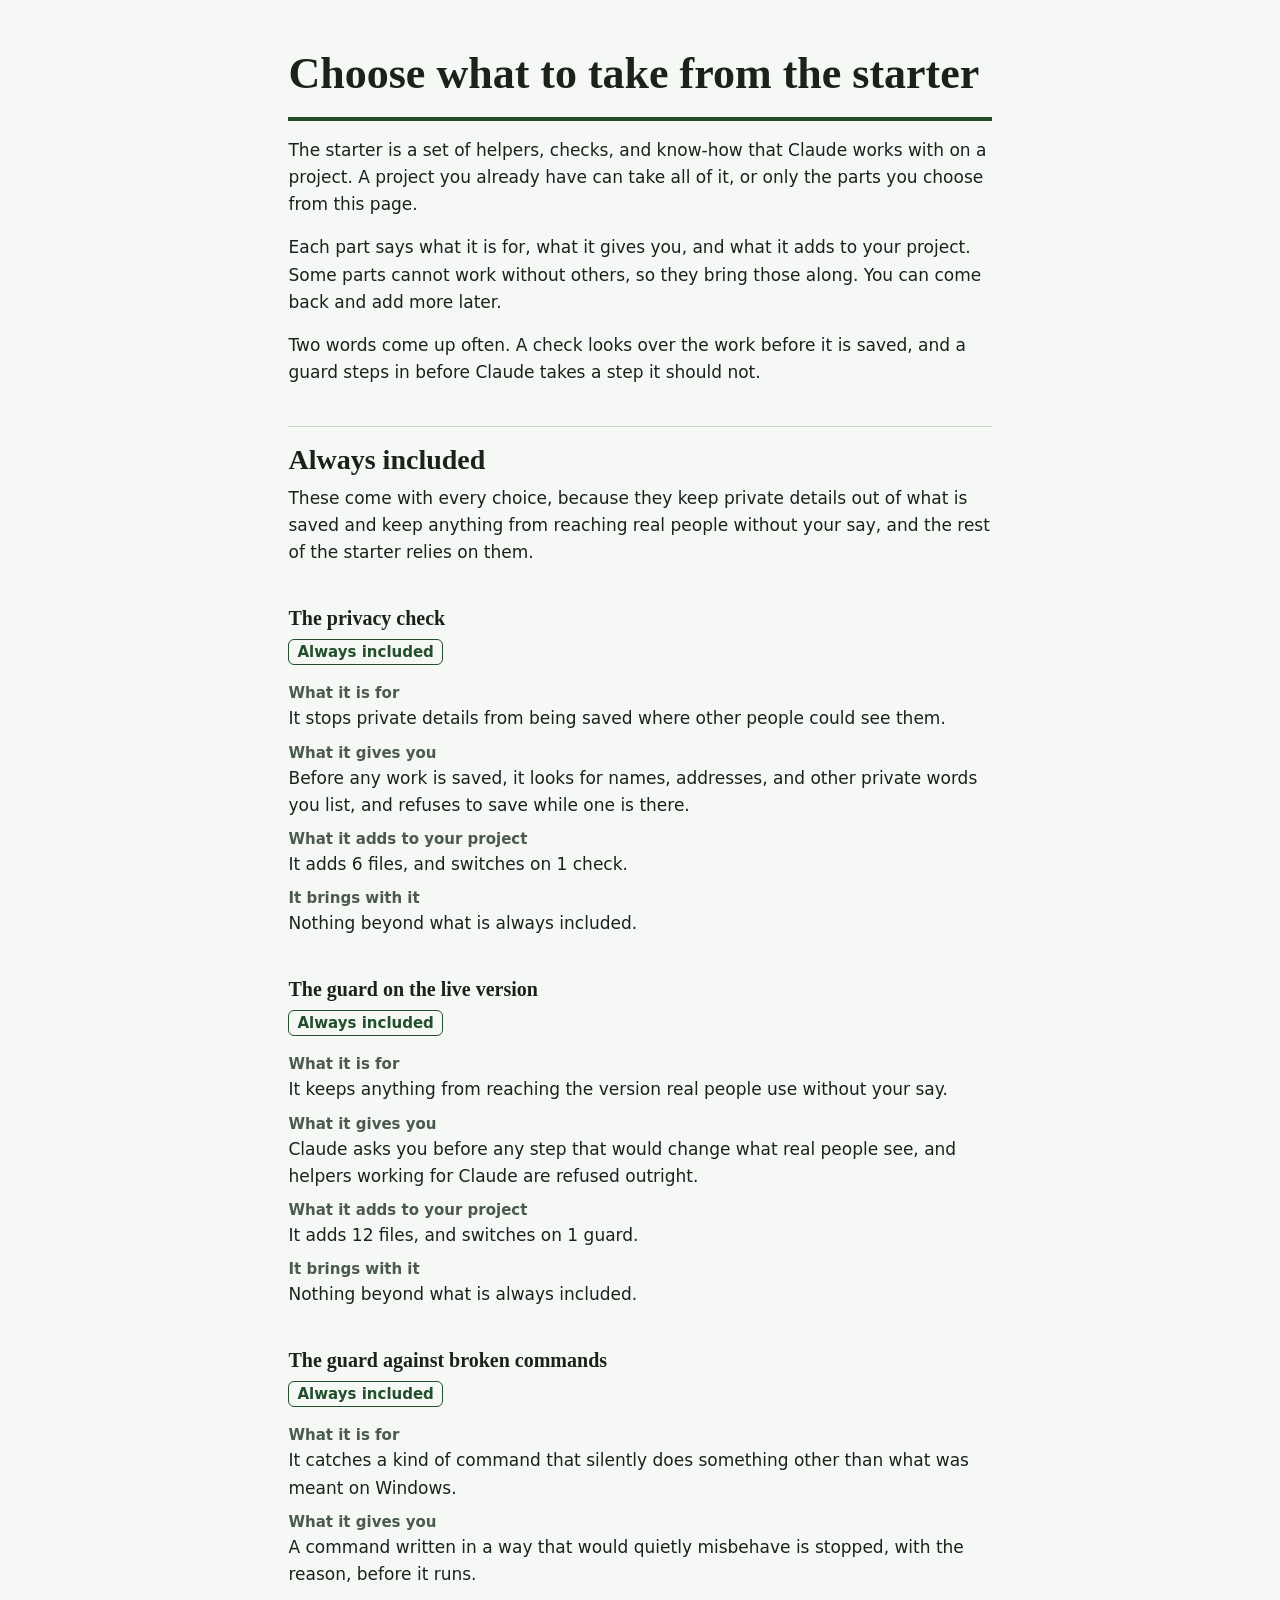
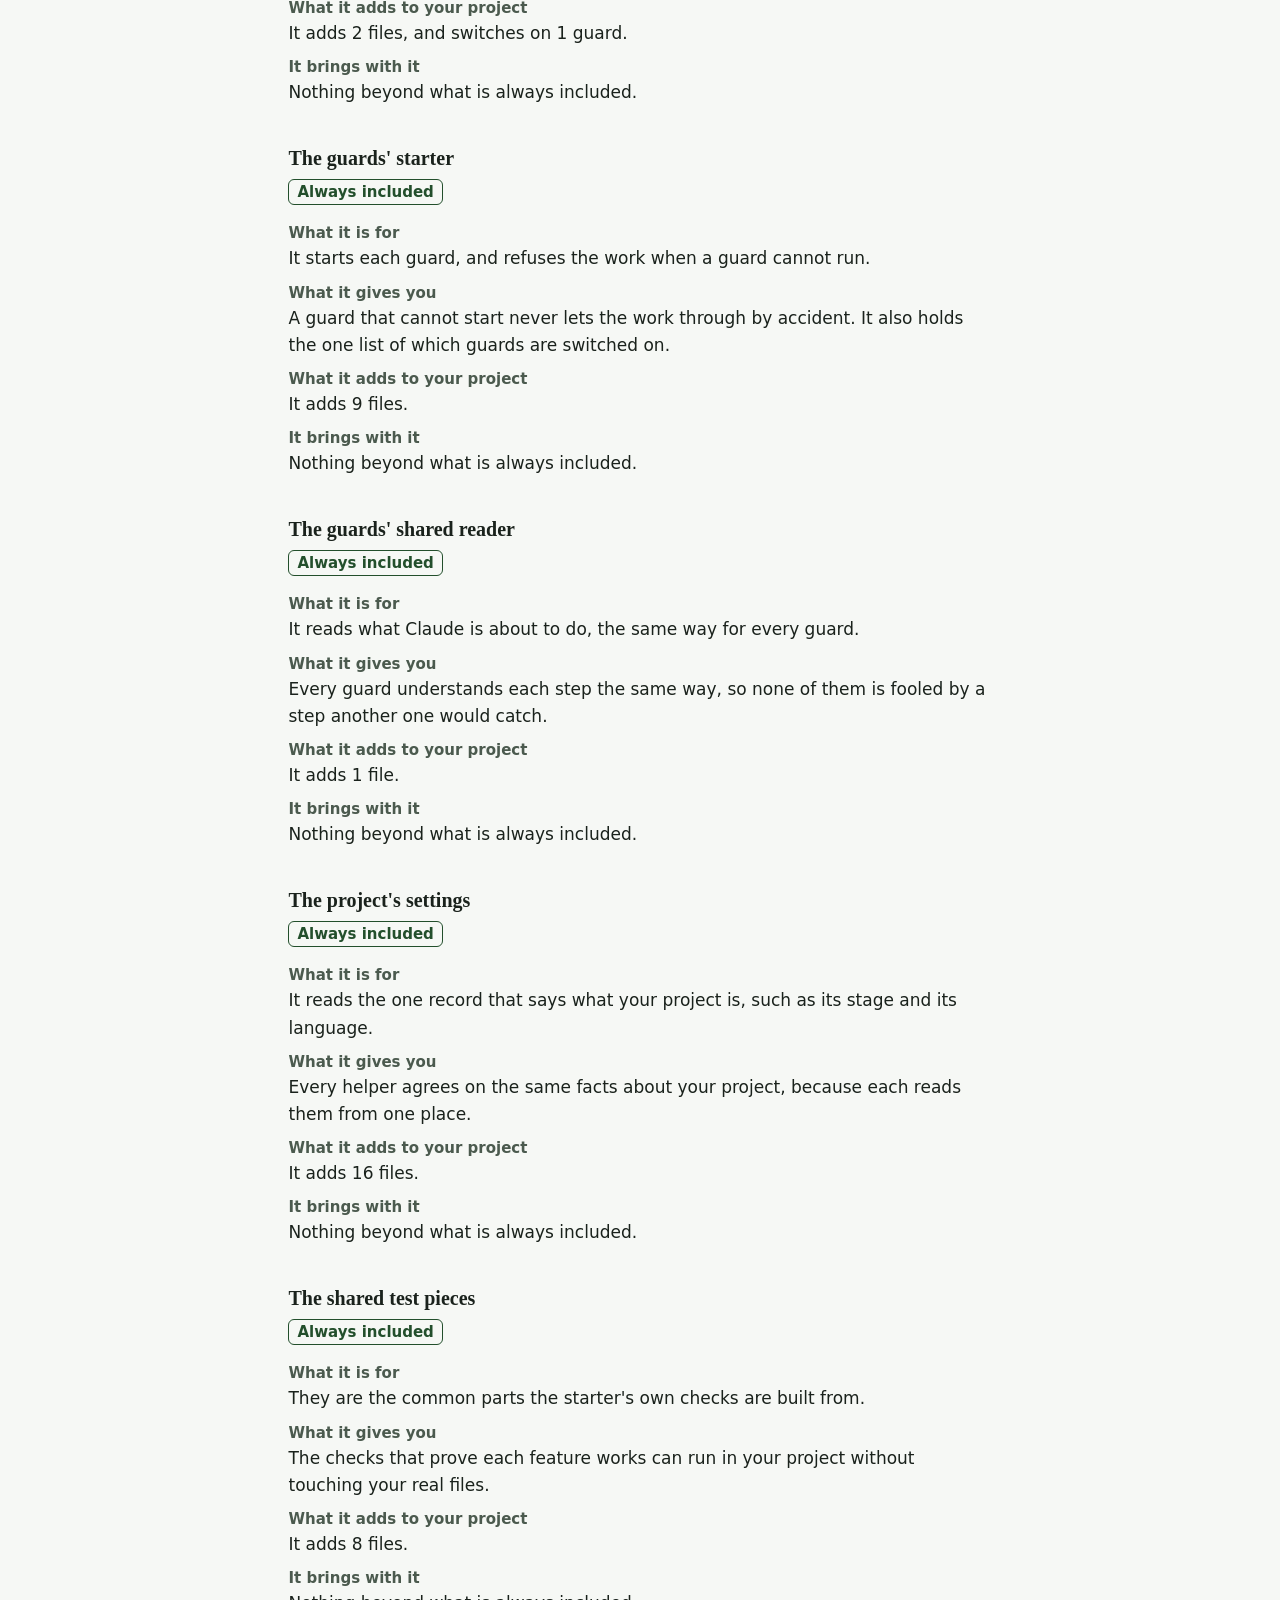
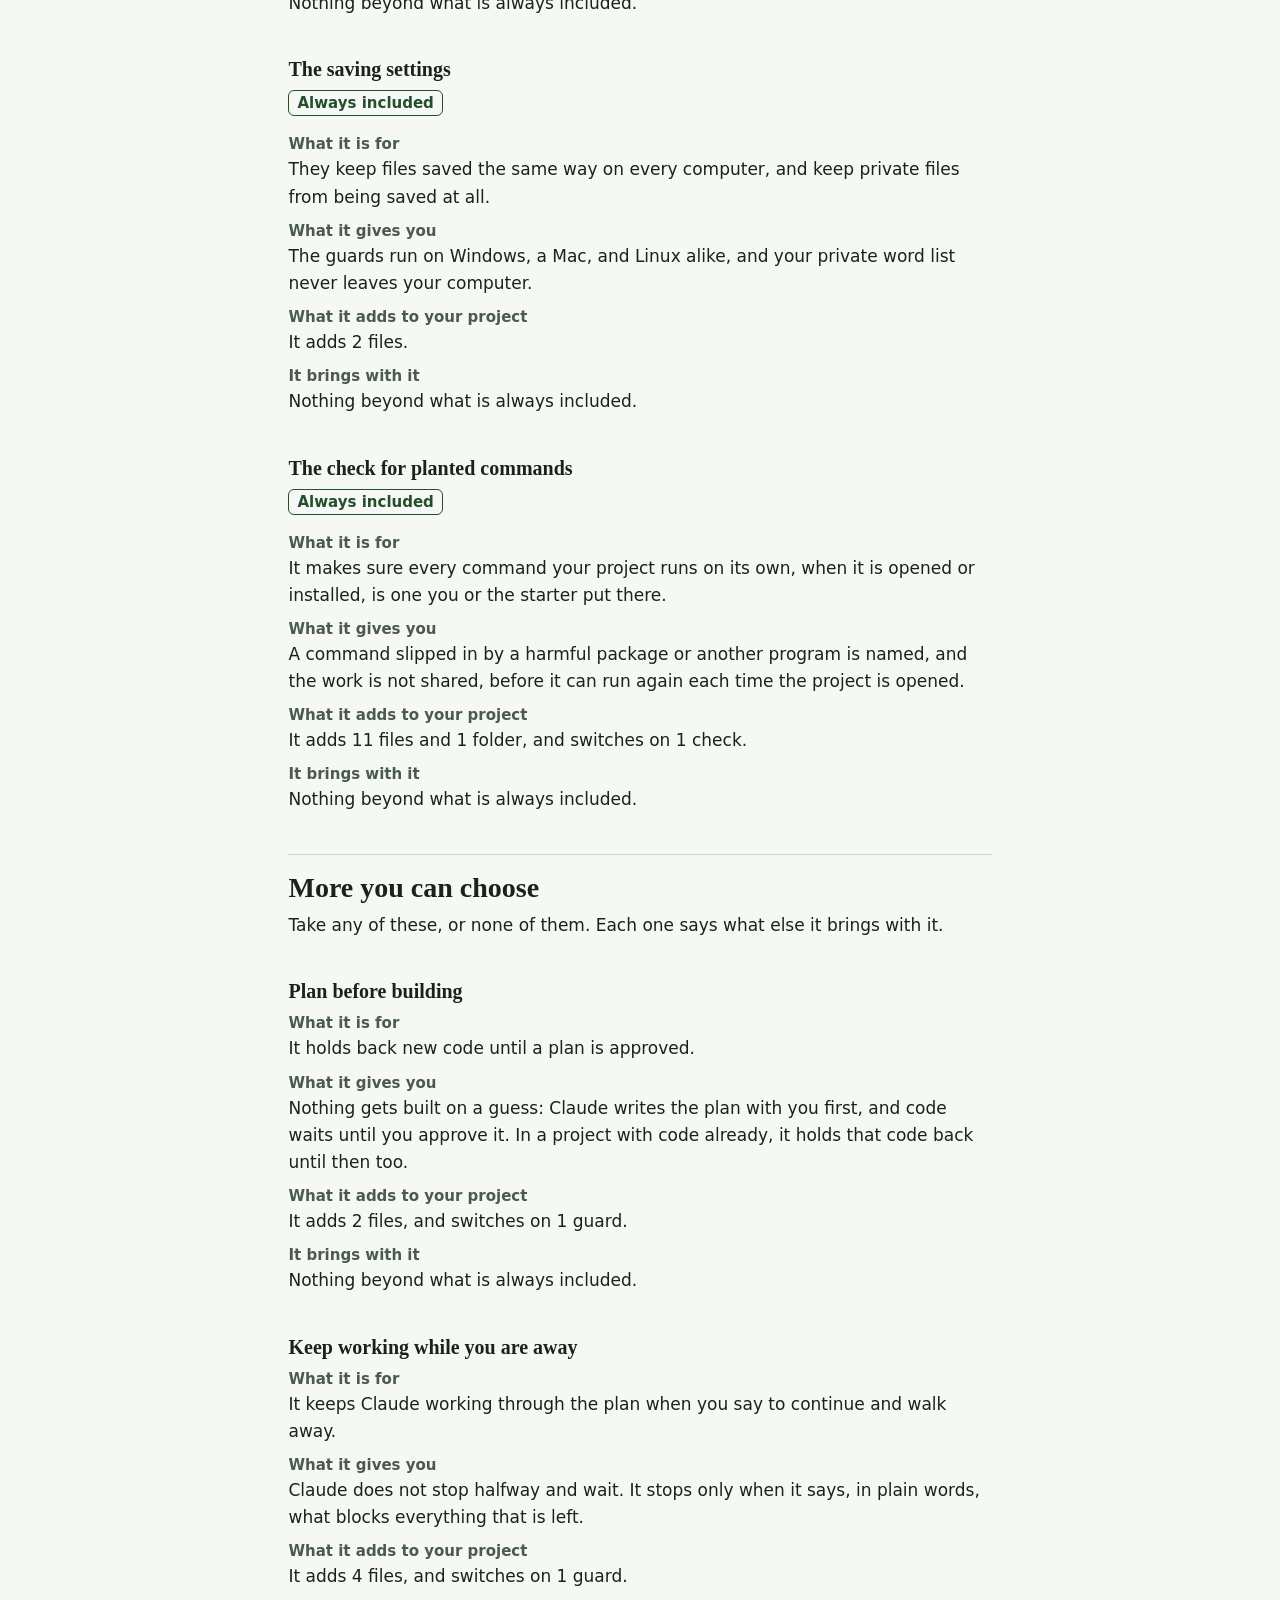
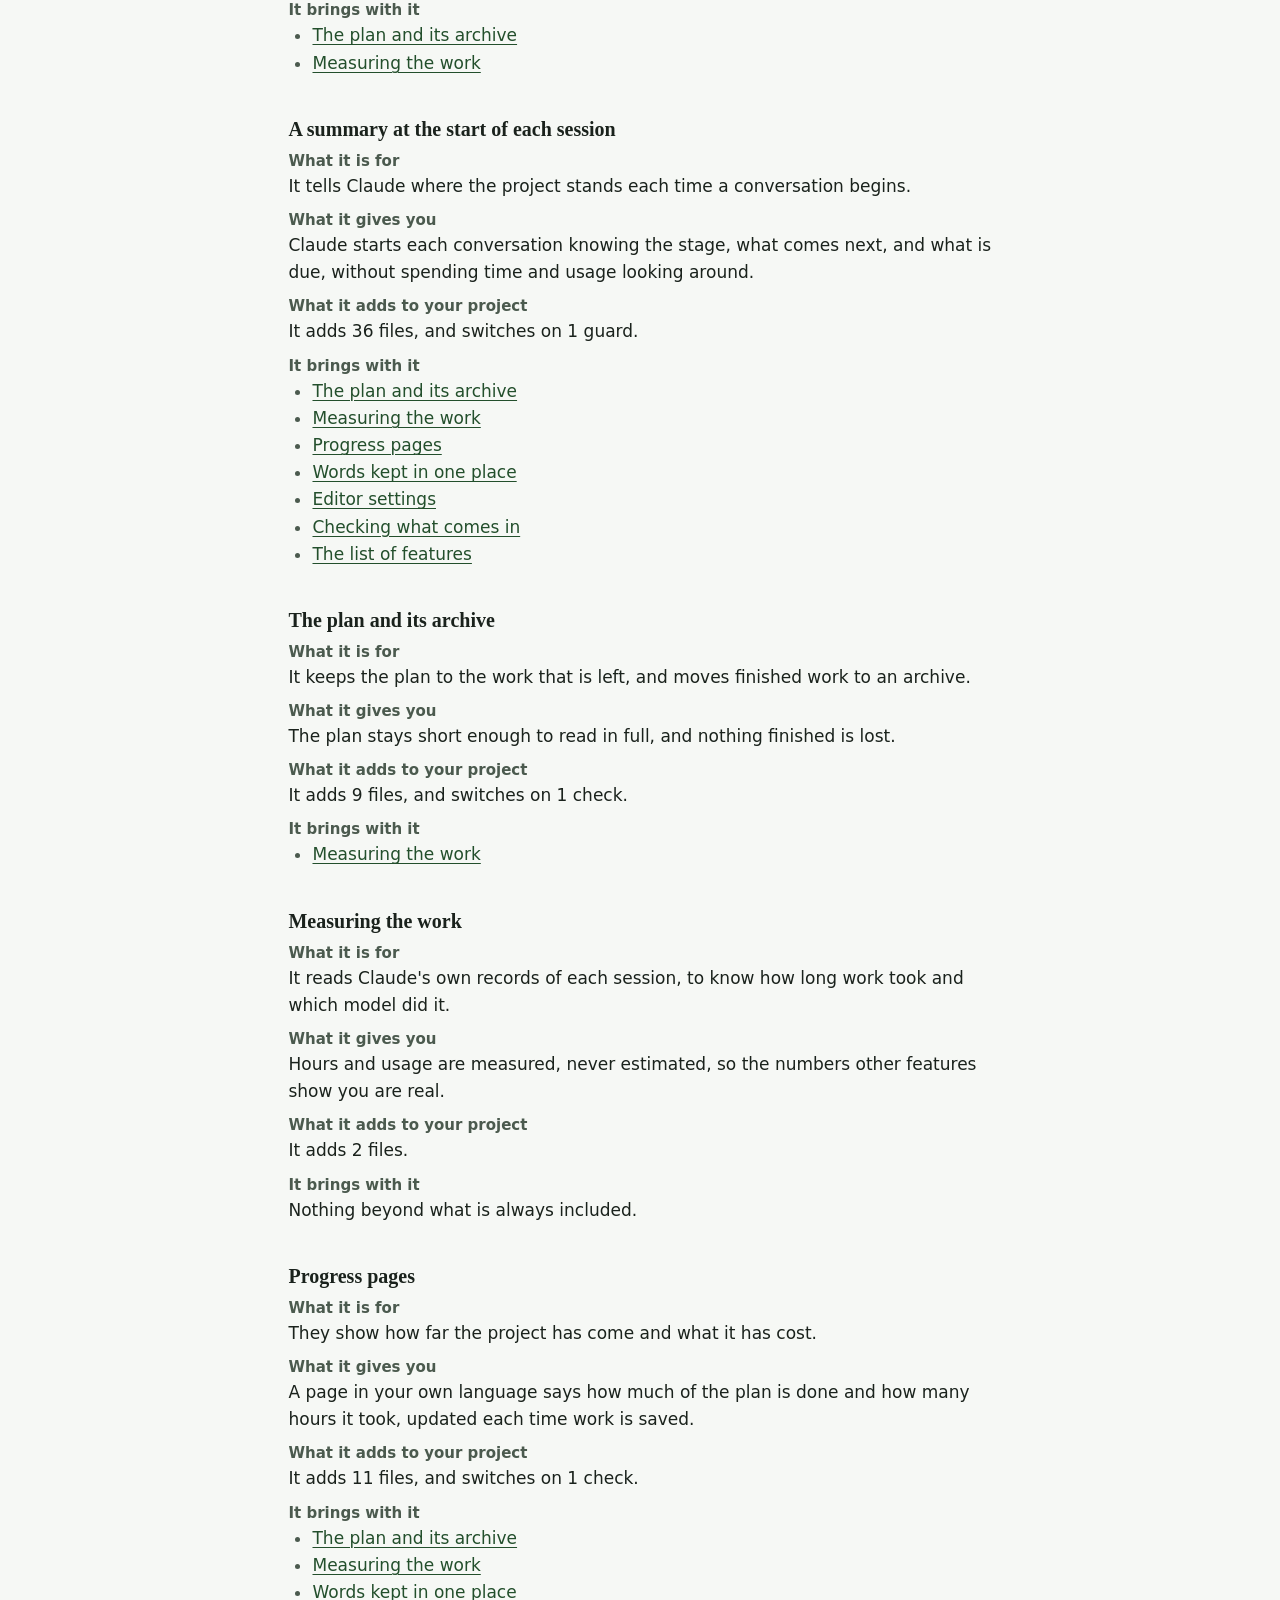
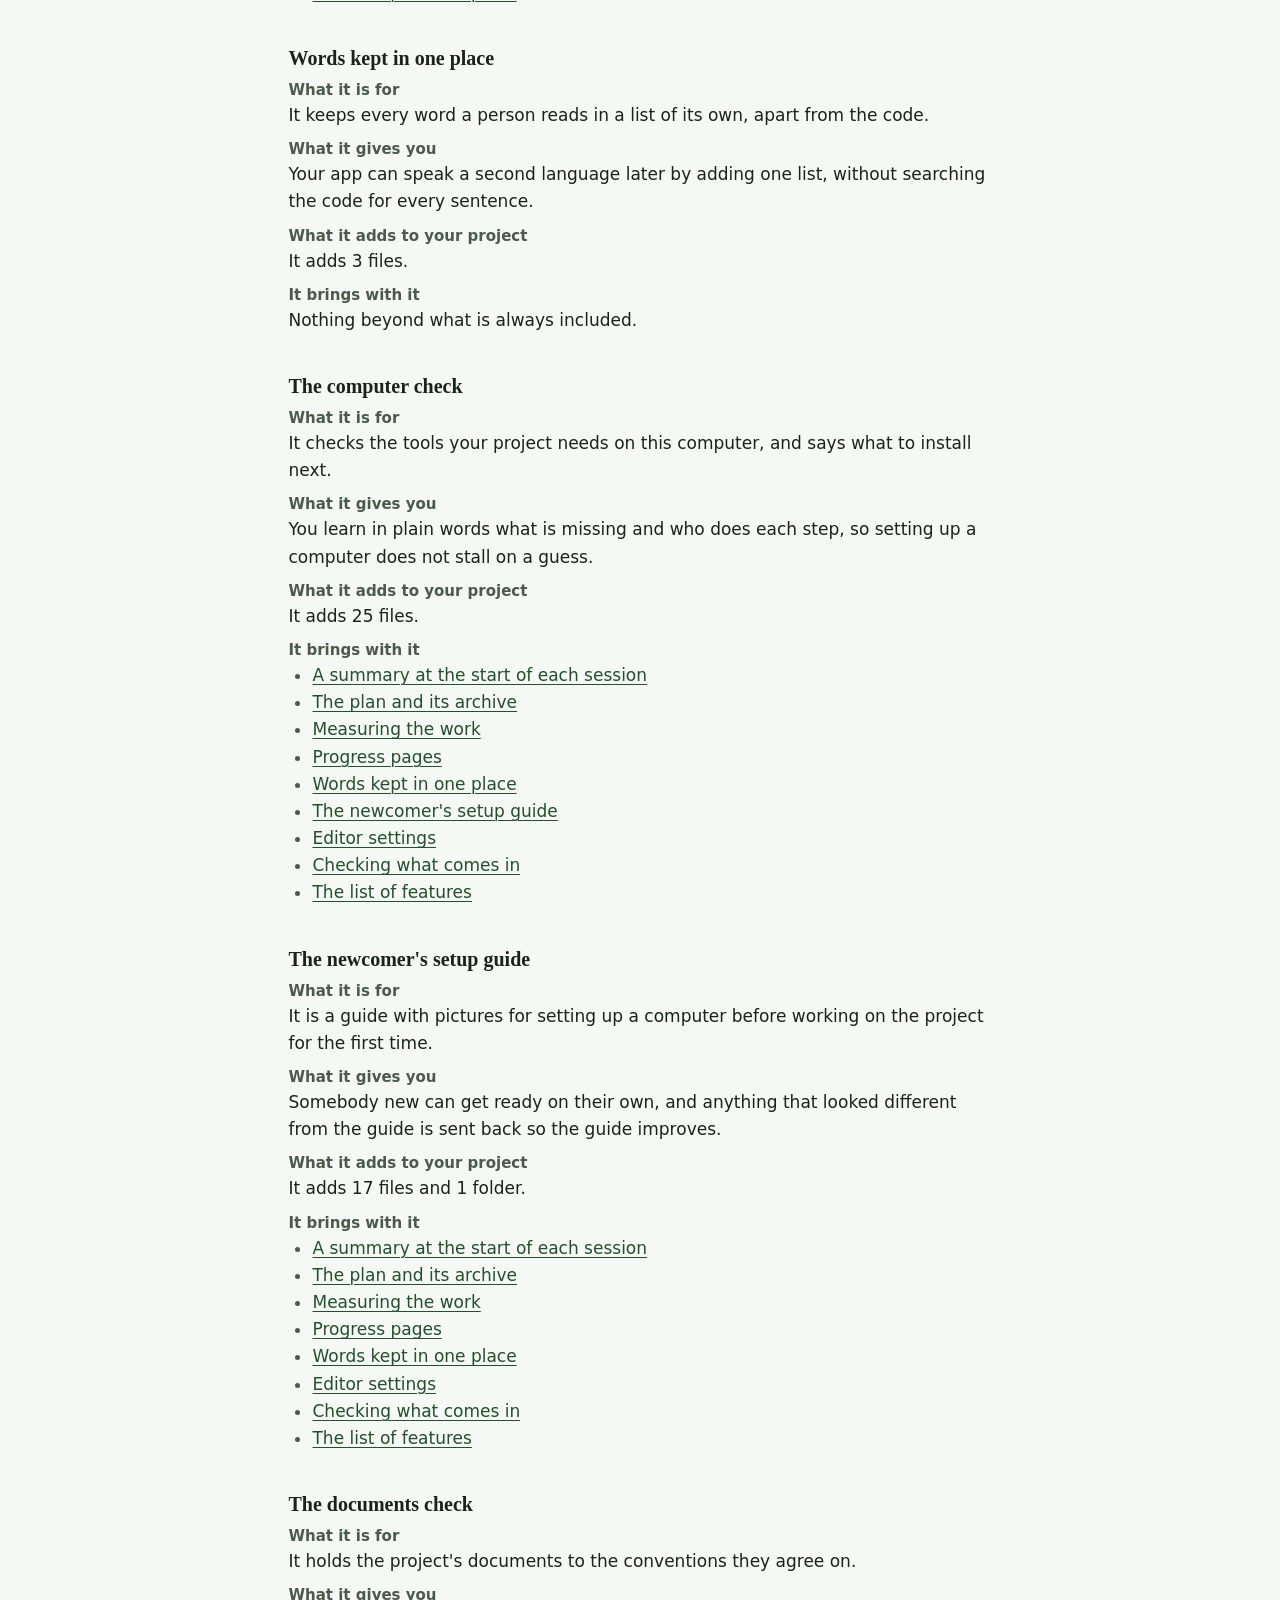
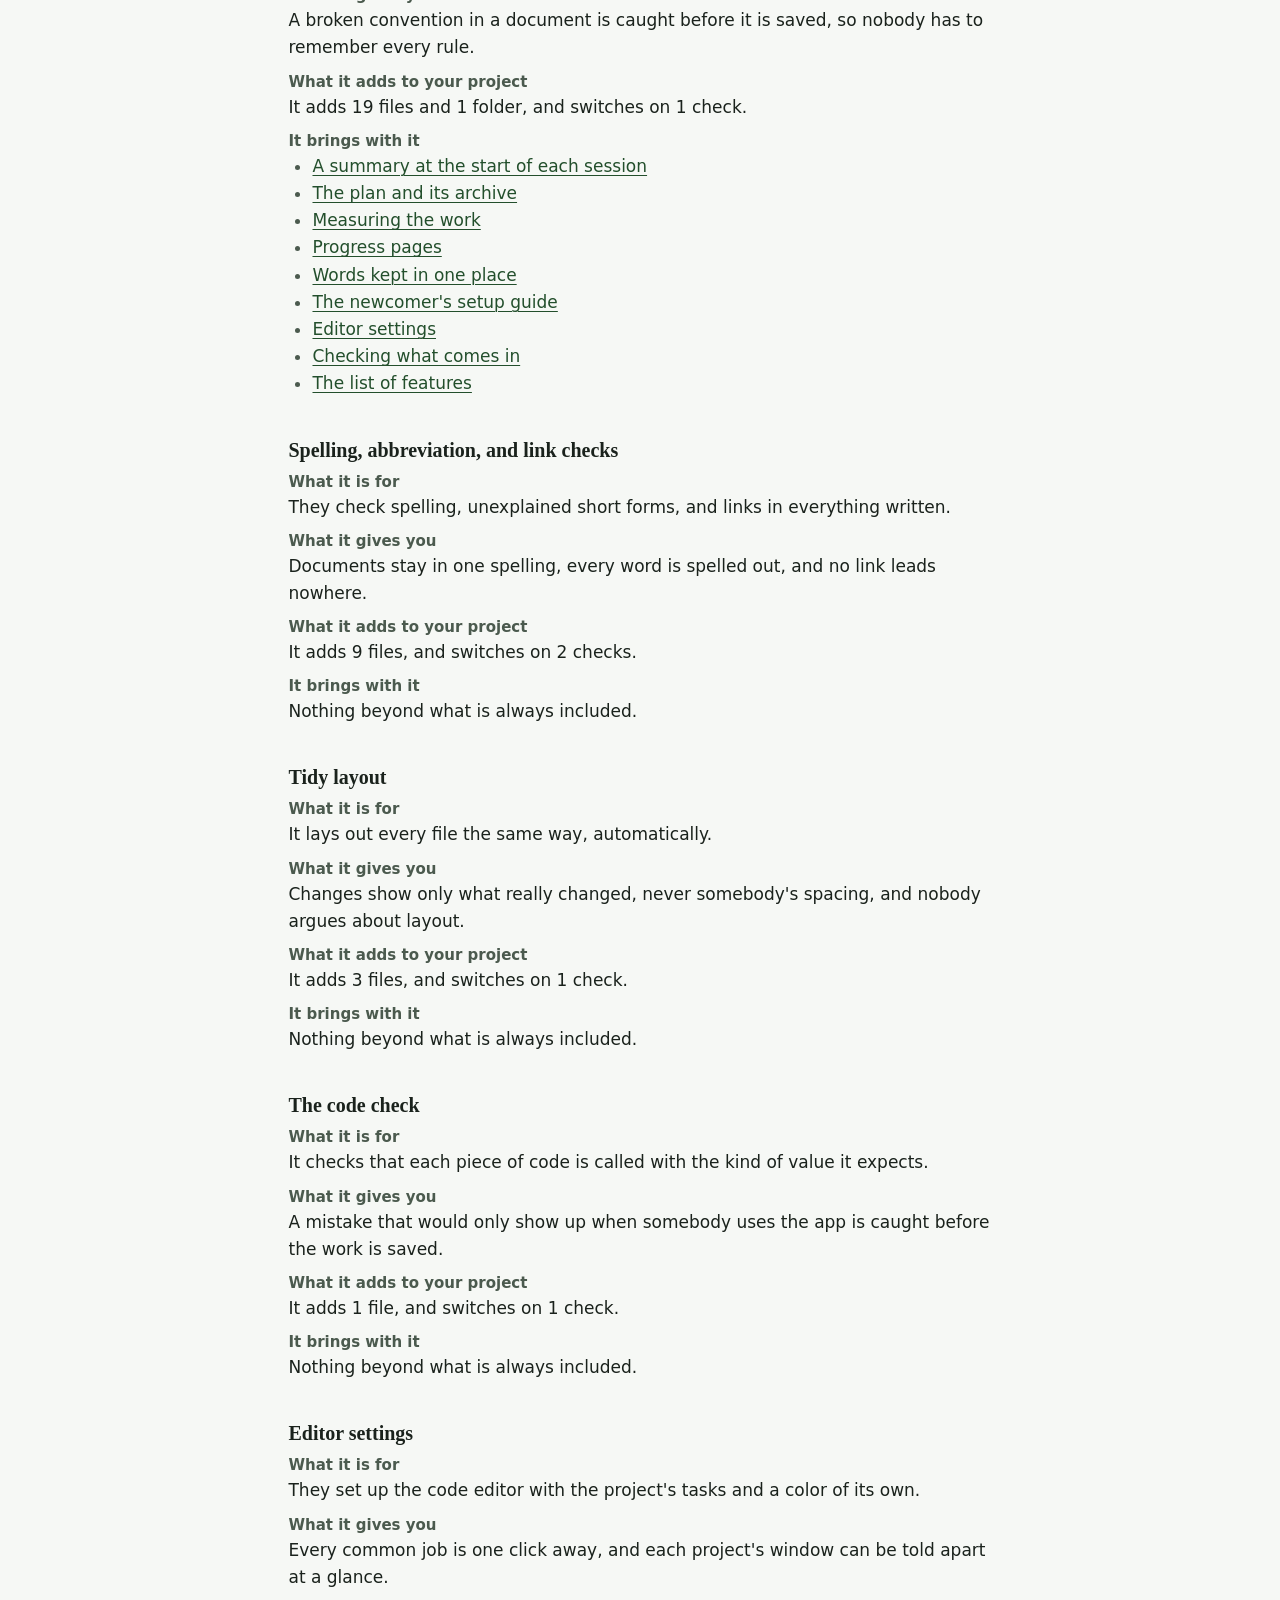
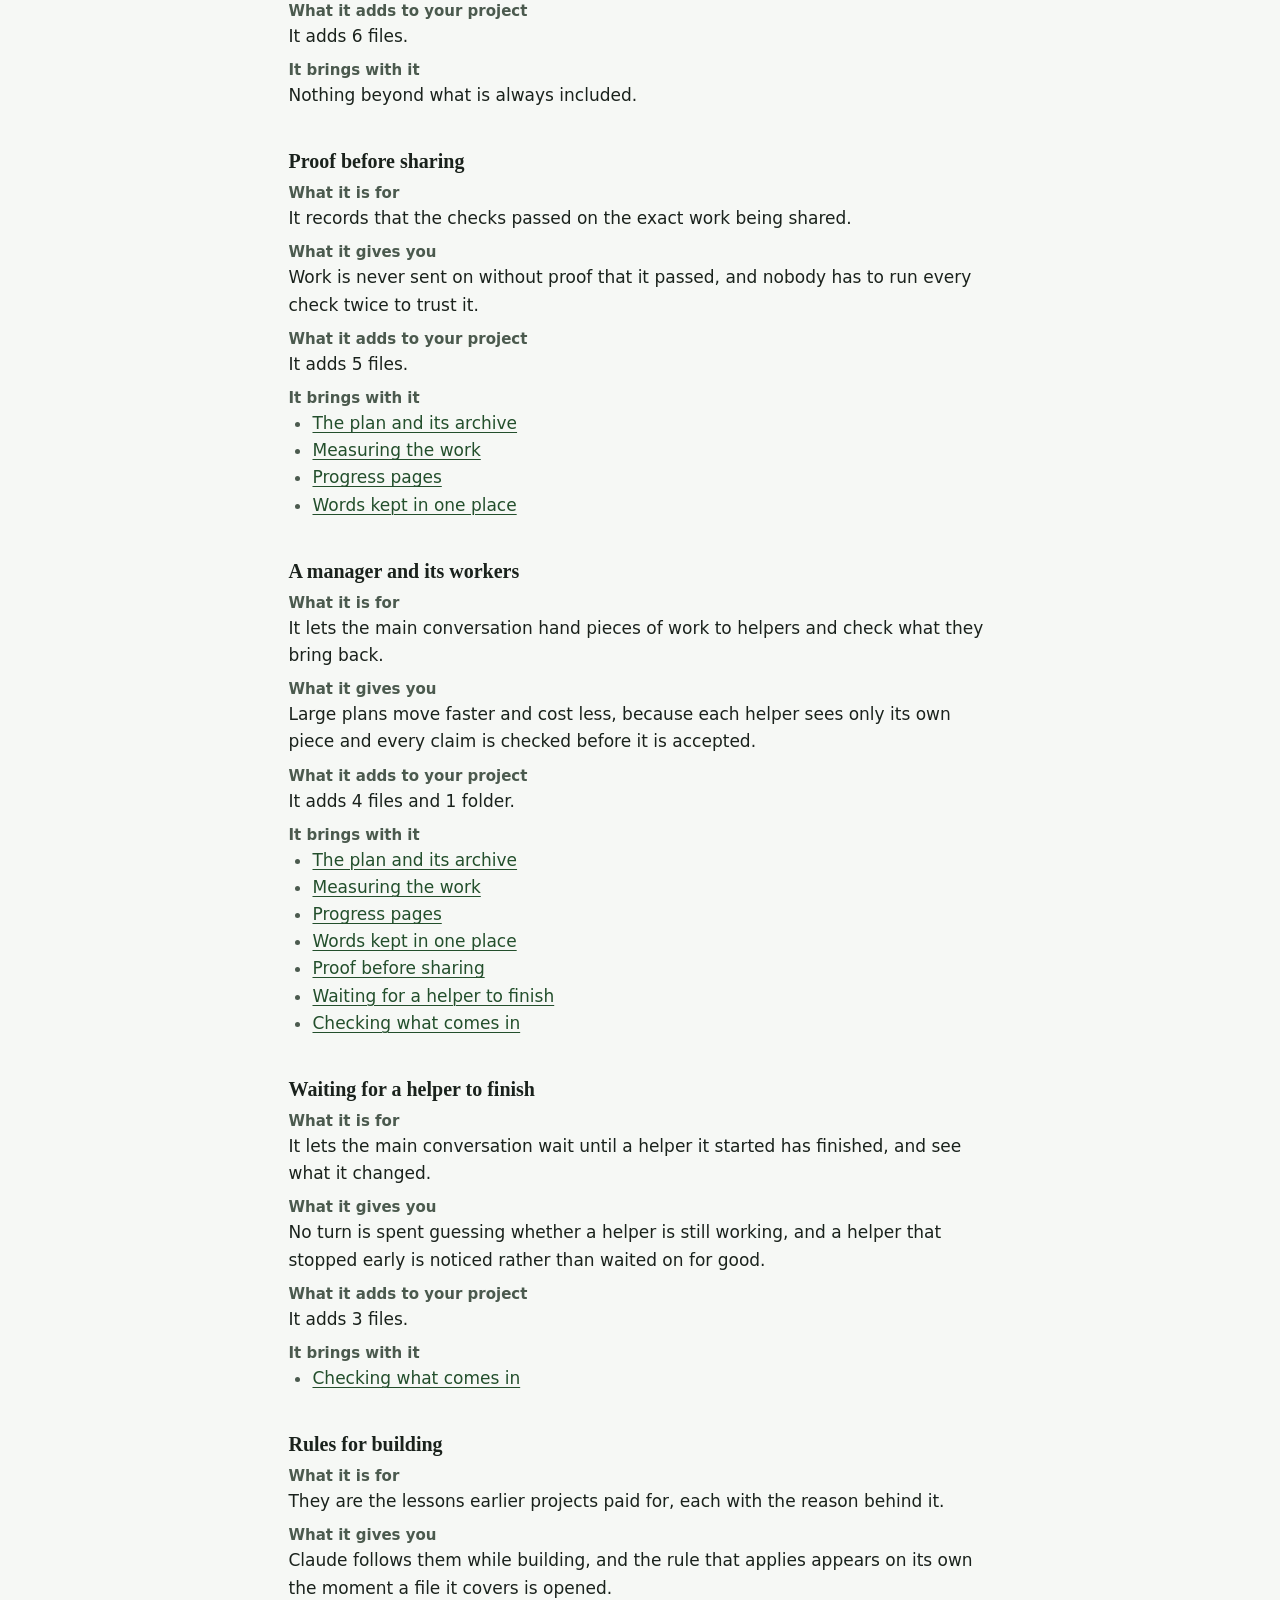
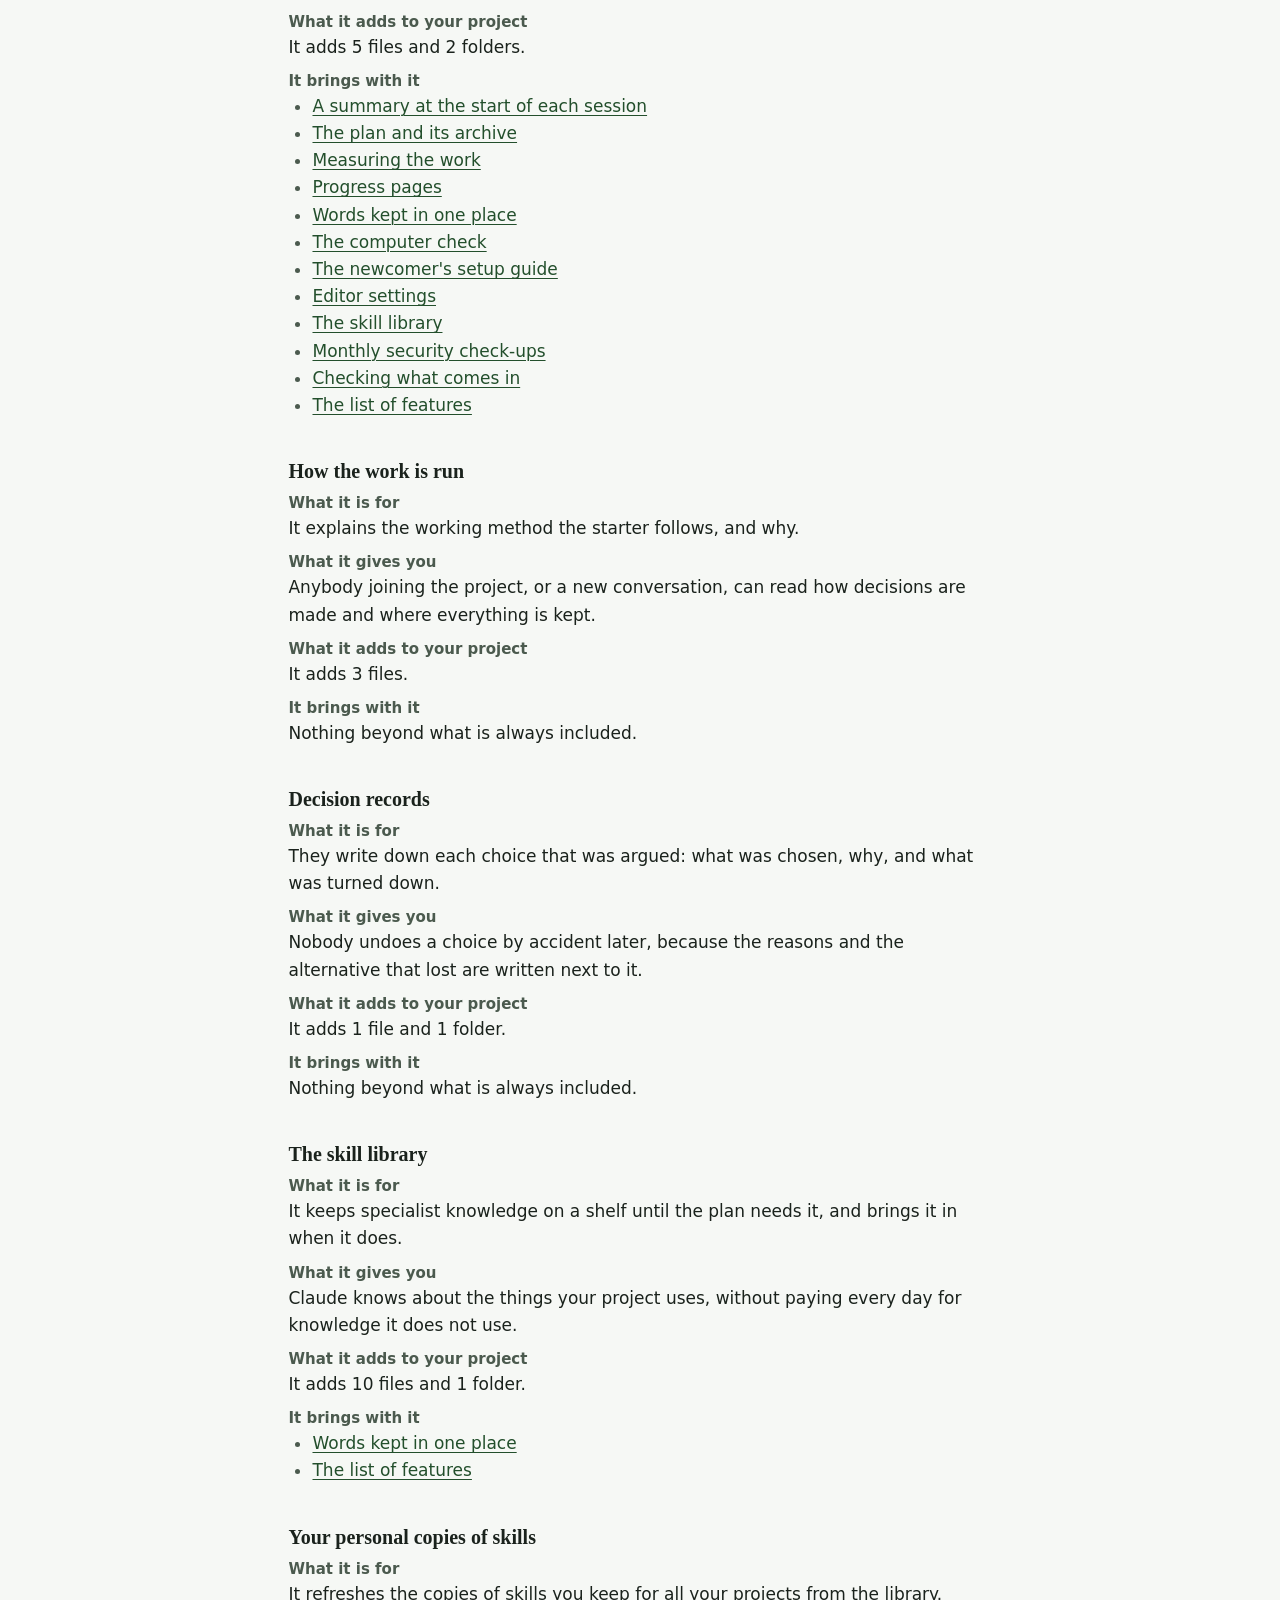
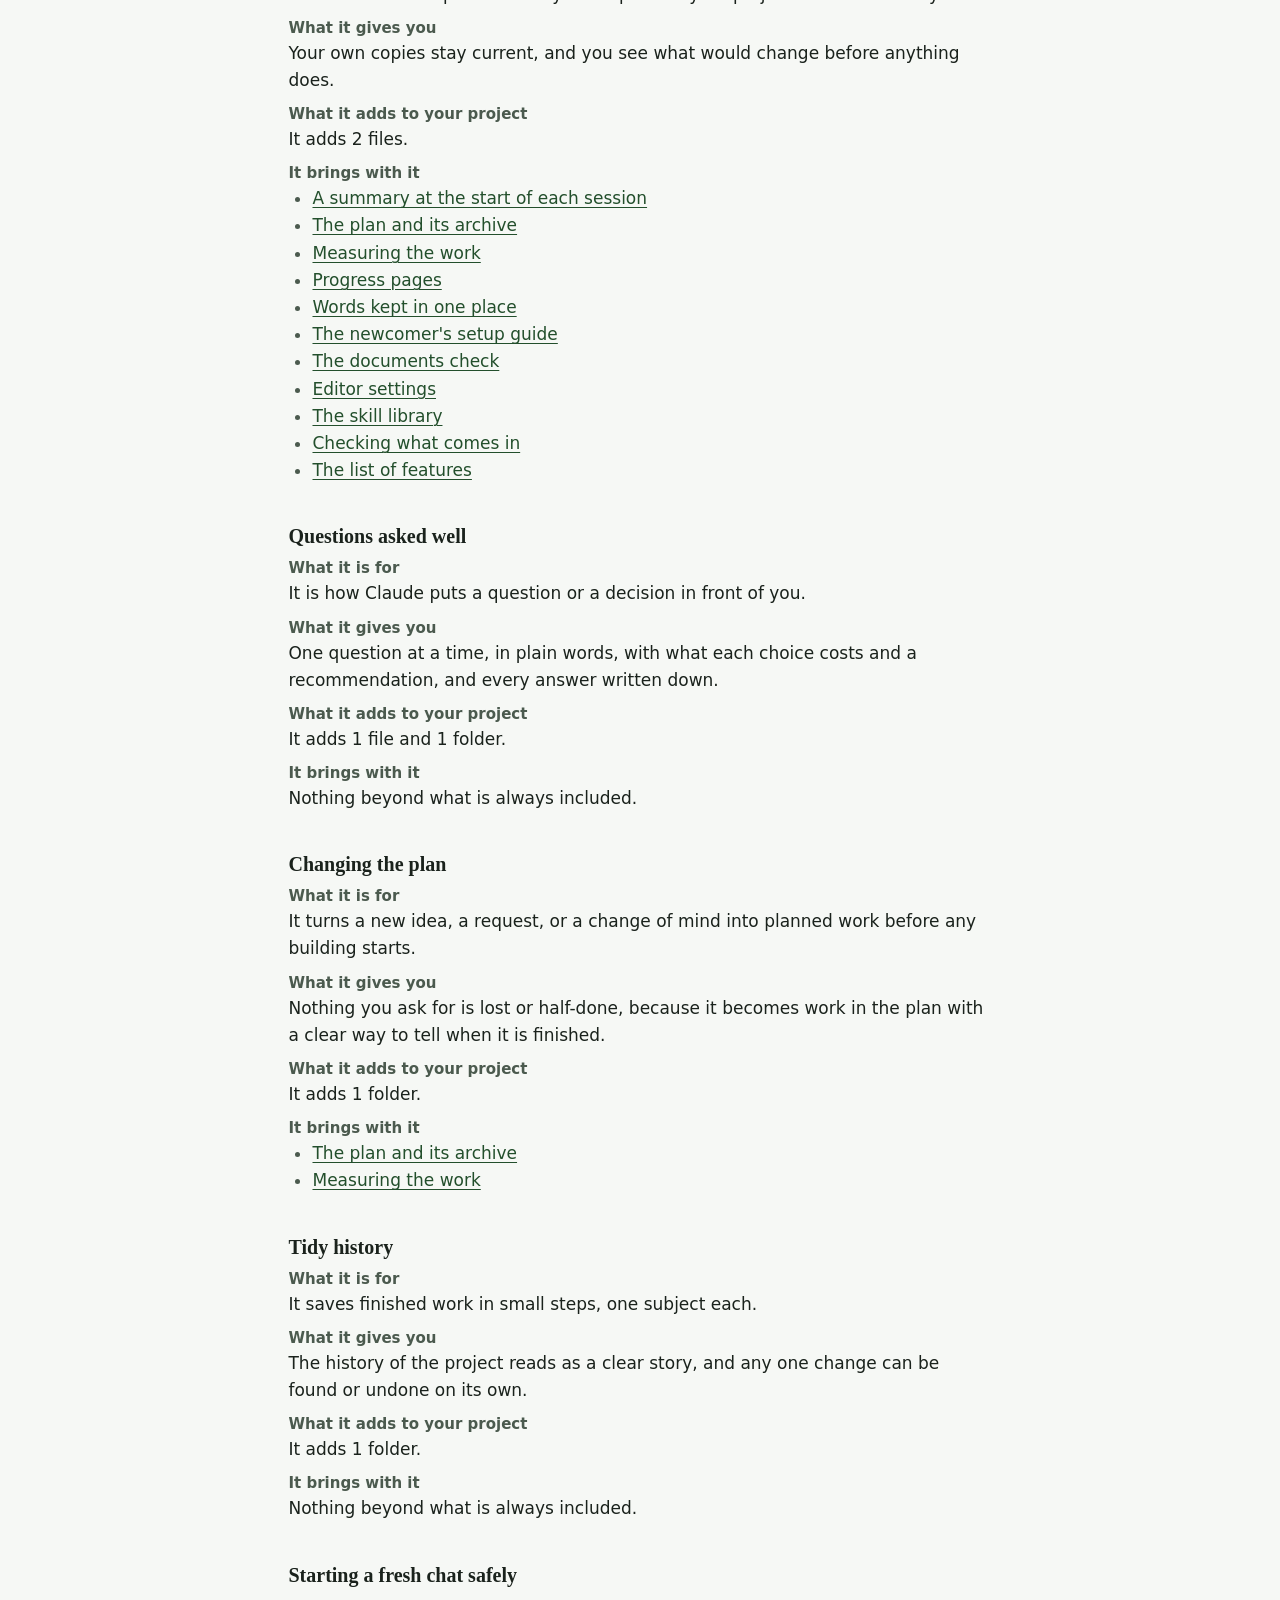
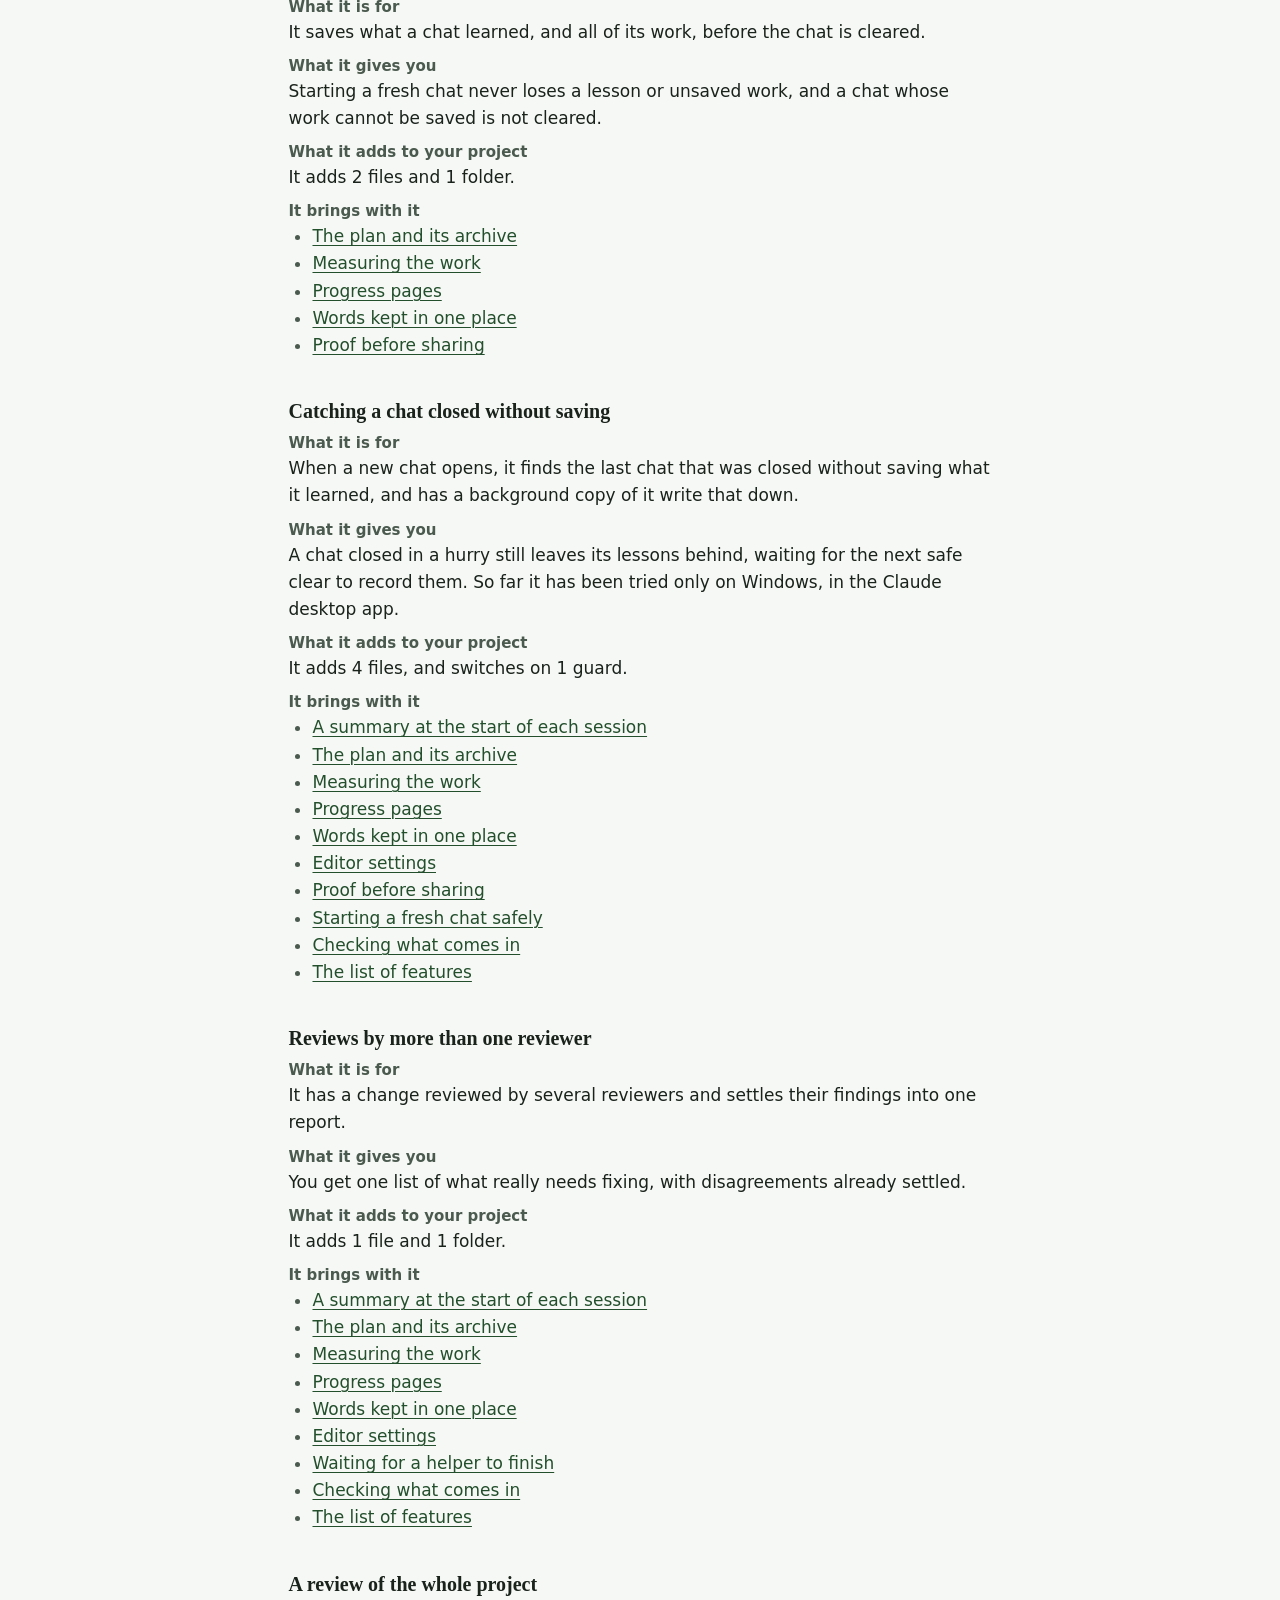
==== commit 831d2580: "Publish the setup guide built from START-HERE.md 08584e3de208772068e55ce148b0e28785ce8c53805dd6e4048" ====
--- a/features.html
+++ b/features.html
@@ -43,7 +43,7 @@
 <dt>What it gives you</dt>
 <dd>Claude asks you before any step that would change what real people see, and helpers working for Claude are refused outright.</dd>
 <dt>What it adds to your project</dt>
-<dd>It adds 11 files, and switches on 1 guard.</dd>
+<dd>It adds 12 files, and switches on 1 guard.</dd>
 <dt>It brings with it</dt>
 <dd>Nothing beyond what is always included.</dd>
 </dl>
@@ -71,7 +71,7 @@
 <dt>What it gives you</dt>
 <dd>A guard that cannot start never lets the work through by accident. It also holds the one list of which guards are switched on.</dd>
 <dt>What it adds to your project</dt>
-<dd>It adds 7 files.</dd>
+<dd>It adds 9 files.</dd>
 <dt>It brings with it</dt>
 <dd>Nothing beyond what is always included.</dd>
 </dl>
@@ -113,7 +113,7 @@
 <dt>What it gives you</dt>
 <dd>The checks that prove each feature works can run in your project without touching your real files.</dd>
 <dt>What it adds to your project</dt>
-<dd>It adds 7 files.</dd>
+<dd>It adds 8 files.</dd>
 <dt>It brings with it</dt>
 <dd>Nothing beyond what is always included.</dd>
 </dl>
@@ -141,7 +141,7 @@
 <dt>What it gives you</dt>
 <dd>A command slipped in by a harmful package or another program is named, and the work is not shared, before it can run again each time the project is opened.</dd>
 <dt>What it adds to your project</dt>
-<dd>It adds 6 files and 1 folder, and switches on 1 check.</dd>
+<dd>It adds 11 files and 1 folder, and switches on 1 check.</dd>
 <dt>It brings with it</dt>
 <dd>Nothing beyond what is always included.</dd>
 </dl>
@@ -187,7 +187,7 @@
 <dt>What it gives you</dt>
 <dd>Claude starts each conversation knowing the stage, what comes next, and what is due, without spending time and usage looking around.</dd>
 <dt>What it adds to your project</dt>
-<dd>It adds 35 files, and switches on 1 guard.</dd>
+<dd>It adds 36 files, and switches on 1 guard.</dd>
 <dt>It brings with it</dt>
 <dd><ul>
 <li><a href="#plan-archive">The plan and its archive</a></li>
@@ -311,7 +311,7 @@
 <dt>What it gives you</dt>
 <dd>A broken convention in a document is caught before it is saved, so nobody has to remember every rule.</dd>
 <dt>What it adds to your project</dt>
-<dd>It adds 19 files, and switches on 1 check.</dd>
+<dd>It adds 19 files and 1 folder, and switches on 1 check.</dd>
 <dt>It brings with it</dt>
 <dd><ul>
 <li><a href="#session-start">A summary at the start of each session</a></li>
@@ -592,7 +592,7 @@
 <dt>What it is for</dt>
 <dd>When a new chat opens, it finds the last chat that was closed without saving what it learned, and has a background copy of it write that down.</dd>
 <dt>What it gives you</dt>
-<dd>A chat closed in a hurry still leaves its lessons behind, waiting for the next safe clear to record them.</dd>
+<dd>A chat closed in a hurry still leaves its lessons behind, waiting for the next safe clear to record them. So far it has been tried only on Windows, in the Claude desktop app.</dd>
 <dt>What it adds to your project</dt>
 <dd>It adds 4 files, and switches on 1 guard.</dd>
 <dt>It brings with it</dt>
